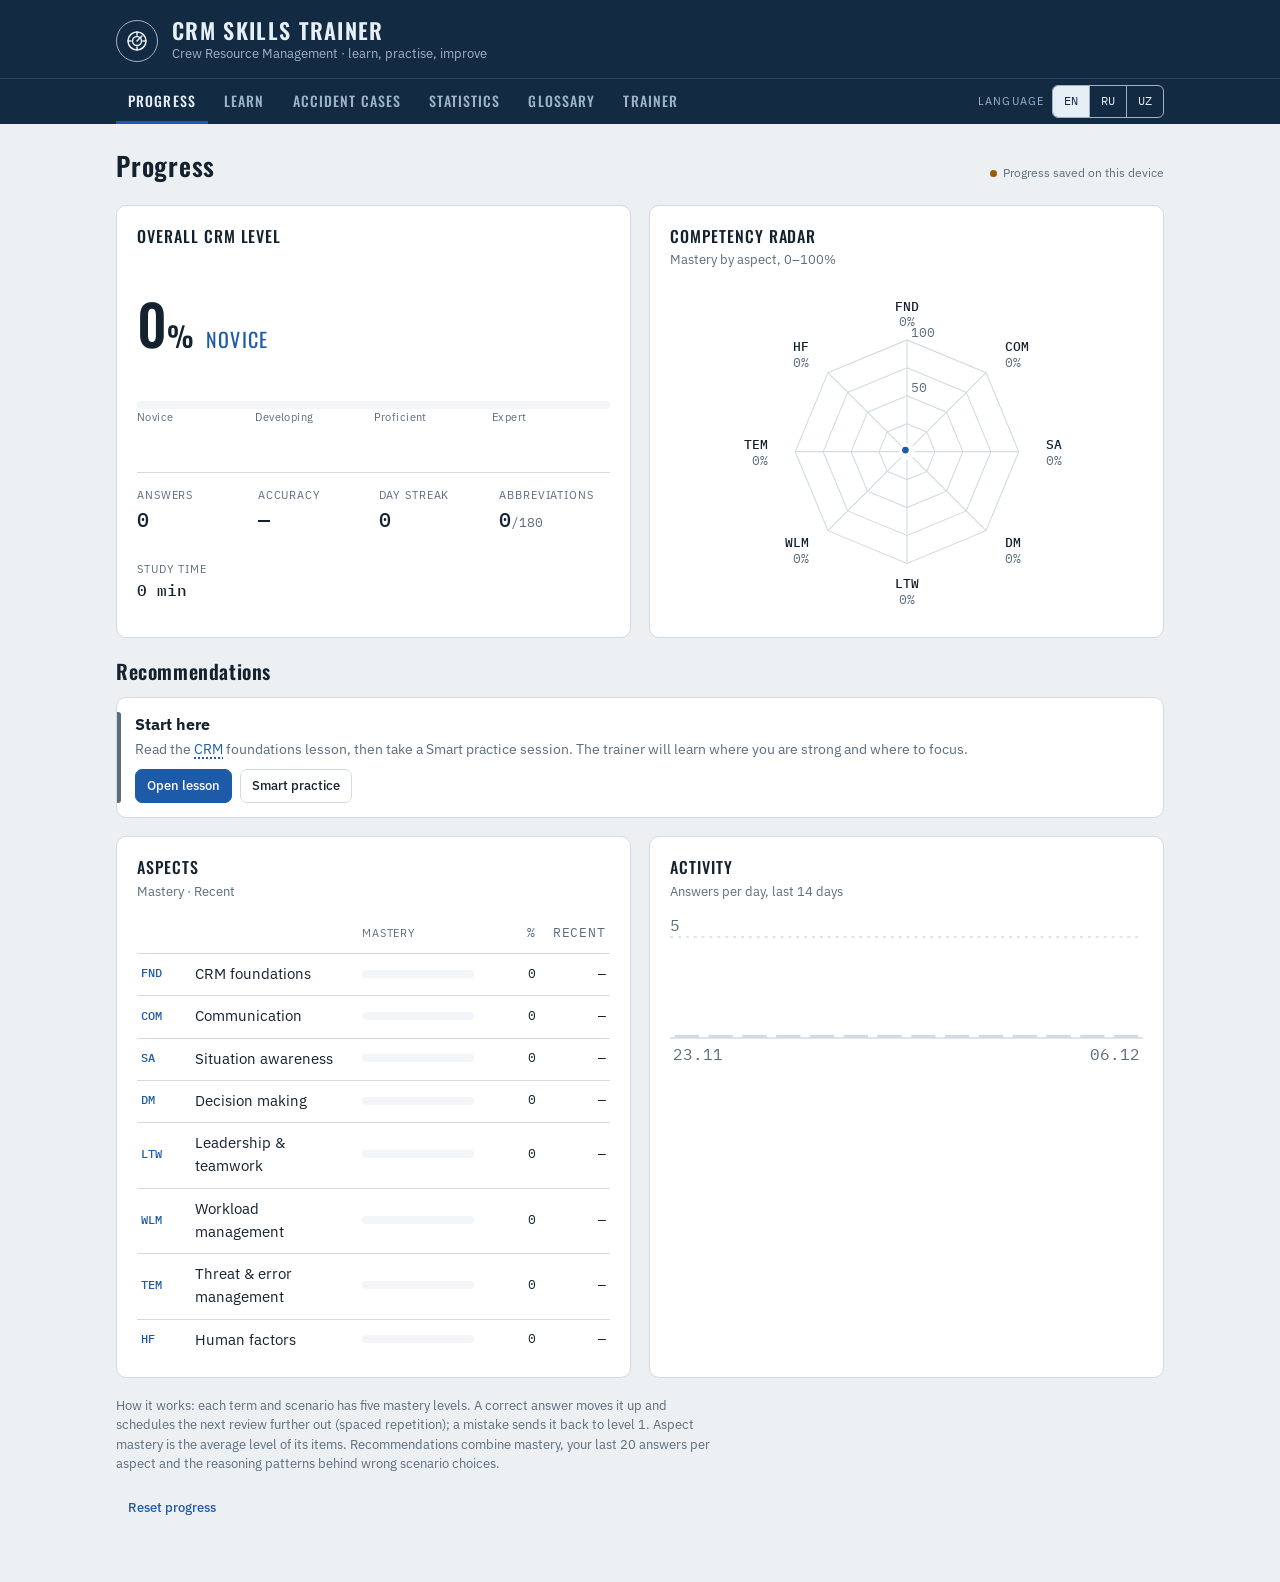
==== index.html @ b0bf6242 "Create index.html" ====
<!doctype html><html><head><meta charset=utf8><meta name=viewport content="width=device-width,initial-scale=1,viewport-fit=cover"><style>:root{color-scheme:light;box-sizing:border-box;padding-top:env(safe-area-inset-top,0px);padding-bottom:env(safe-area-inset-bottom,0px)}html{scroll-padding-top:env(safe-area-inset-top,0px)}body{margin:0;padding:0;font:14px -apple-system,BlinkMacSystemFont,sans-serif;background:#fff;color:#000}img{max-width:100%}[hidden]:not([hidden=until-found i]){display:none!important}</style></head><body>
<title>CRM Skills Trainer</title>
<meta name="claude:viewport-fit-sides" content="cover">
<link rel="preconnect" href="https://fonts.googleapis.com">
<link rel="stylesheet" href="https://fonts.googleapis.com/css2?family=Oswald:wght@500;600&family=IBM+Plex+Sans:wght@400;500;600&family=IBM+Plex+Mono:wght@400;500&display=swap">
<style>
/* Layout: flight-deck study app — navy header band with tab strip, one working column; progress shown as an instrument-style competency radar */
:root{
  --bg:#ECF0F3; --surface:#FFFFFF; --sunk:#F3F6F9; --ink:#14222F; --muted:#5B6C7C; --line:#D2DBE3;
  --band:#132A43; --band-ink:#E6EEF6; --band-muted:#9FB3C8;
  --accent:#1D5BA8; --accent-ink:#FFFFFF; --accent-soft:#E2ECF8;
  --good:#1D7A4A; --good-bg:#E1F2E8; --warn:#9A5B00; --warn-bg:#FBEFD9; --bad:#B42318; --bad-bg:#FBE4E1; --neu-bg:#E8EDF2;
  --f-display:"Oswald","Arial Narrow",Arial,sans-serif;
  --f-body:"IBM Plex Sans",system-ui,-apple-system,"Segoe UI",sans-serif;
  --f-mono:"IBM Plex Mono",ui-monospace,Menlo,Consolas,monospace;
}
@media (prefers-color-scheme:dark){:root:not([data-theme="light"]){
  --bg:#0D141B; --surface:#152029; --sunk:#111A22; --ink:#E2EAF1; --muted:#93A4B4; --line:#283744;
  --band:#0A1824; --band-ink:#E2EAF1; --band-muted:#8EA3B8;
  --accent:#6EA6EC; --accent-ink:#0B1622; --accent-soft:#1A2D44;
  --good:#5BCB92; --good-bg:#14301F; --warn:#F2B451; --warn-bg:#36290F; --bad:#F27B6E; --bad-bg:#3A1A17; --neu-bg:#1D2A35; color-scheme:dark}}
:root[data-theme="dark"]{
  --bg:#0D141B; --surface:#152029; --sunk:#111A22; --ink:#E2EAF1; --muted:#93A4B4; --line:#283744;
  --band:#0A1824; --band-ink:#E2EAF1; --band-muted:#8EA3B8;
  --accent:#6EA6EC; --accent-ink:#0B1622; --accent-soft:#1A2D44;
  --good:#5BCB92; --good-bg:#14301F; --warn:#F2B451; --warn-bg:#36290F; --bad:#F27B6E; --bad-bg:#3A1A17; --neu-bg:#1D2A35; color-scheme:dark}

*{box-sizing:border-box}
body{background:var(--bg);color:var(--ink);font-family:var(--f-body);font-size:15px;line-height:1.55}
body::before{content:"";position:fixed;inset:0 0 auto;height:env(safe-area-inset-top,0px);z-index:10;background:var(--band)}
.wrap{max-width:1080px;margin:0 auto;padding-left:max(16px,env(safe-area-inset-left,0px));padding-right:max(16px,env(safe-area-inset-right,0px))}
button,input,select{font:inherit;color:inherit}
:focus-visible{outline:2px solid var(--accent);outline-offset:2px}
.mono{font-family:var(--f-mono);font-variant-numeric:tabular-nums}
h2,h3{text-wrap:balance}

header.top{background:var(--band);color:var(--band-ink)}
.top-row{display:flex;flex-wrap:wrap;gap:12px 24px;align-items:center;justify-content:space-between;padding-block:18px 14px}
.brand{display:flex;gap:14px;align-items:center;min-width:0}
.brand-mark{flex:none;width:42px;height:42px;border:1.5px solid var(--band-muted);border-radius:50%;display:grid;place-items:center}
.brand h1{margin:0;font-family:var(--f-display);font-weight:600;font-size:22px;letter-spacing:.06em;text-transform:uppercase;line-height:1.1}
.brand p{margin:2px 0 0;color:var(--band-muted);font-size:12.5px}
.lang{display:flex;align-items:center;gap:8px}
.lang span{font-size:11px;letter-spacing:.1em;text-transform:uppercase;color:var(--band-muted)}
.seg{display:flex;border:1px solid var(--band-muted);border-radius:6px;overflow:hidden}
.seg button{background:transparent;border:0;color:var(--band-ink);padding:6px 11px;font-family:var(--f-mono);font-size:12px;cursor:pointer}
.seg button+button{border-left:1px solid var(--band-muted)}
.seg button[aria-pressed="true"]{background:var(--band-ink);color:var(--band)}
nav.tabs{position:sticky;top:env(safe-area-inset-top,0px);z-index:5;background:var(--band);border-top:1px solid rgba(159,179,200,.18)}
nav.tabs .navrow{display:flex;align-items:center;gap:10px}
.tabscroll{display:flex;gap:4px;overflow-x:auto;scrollbar-width:none;flex:1;min-width:0;-webkit-mask-image:linear-gradient(90deg,#000 calc(100% - 24px),transparent);mask-image:linear-gradient(90deg,#000 calc(100% - 24px),transparent)}
.tabscroll::-webkit-scrollbar{display:none}
nav.tabs .lang{flex:none;padding-block:6px}
@media (max-width:640px){#langLbl{position:absolute;width:1px;height:1px;overflow:hidden;clip:rect(0 0 0 0)}nav.tabs .seg button{padding:6px 9px}}
.tabscroll button{flex:none;background:none;border:0;color:var(--band-muted);padding:11px 12px 10px;font-family:var(--f-display);font-weight:500;font-size:14px;letter-spacing:.08em;text-transform:uppercase;cursor:pointer;border-bottom:3px solid transparent}
.tabscroll button[aria-current="page"]{color:var(--band-ink);border-bottom-color:var(--accent)}

main{padding-block:22px 56px;display:grid;gap:18px}
.sync{font-size:12px;color:var(--muted);display:flex;align-items:center;gap:6px}
.sync::before{content:"";width:7px;height:7px;border-radius:50%;background:var(--good)}
.sync.dev::before{background:var(--warn)}
.head{display:flex;flex-wrap:wrap;gap:8px 16px;align-items:baseline;justify-content:space-between}
.head h2{margin:0;font-family:var(--f-display);font-weight:600;font-size:26px;letter-spacing:.03em}
.lead{margin:0;color:var(--muted);max-width:68ch}
.panel{background:var(--surface);border:1px solid var(--line);border-radius:10px;padding:18px 20px;min-width:0}
.panel h3{margin:0;font-family:var(--f-display);font-weight:500;font-size:16px;letter-spacing:.06em;text-transform:uppercase}
.panel .sub{color:var(--muted);font-size:12.5px;margin:2px 0 14px}
.grid2{display:grid;grid-template-columns:minmax(0,1fr) minmax(0,1fr);gap:18px}
@media (max-width:820px){.grid2{grid-template-columns:minmax(0,1fr)}}
.btn{border:1px solid var(--line);background:var(--surface);border-radius:7px;padding:9px 15px;cursor:pointer;font-weight:500;white-space:nowrap}
.btn:hover{border-color:var(--accent)}
.btn.primary{background:var(--accent);color:var(--accent-ink);border-color:var(--accent)}
.btn.small{padding:6px 11px;font-size:13px}
.btn.ghost{border-color:transparent;background:transparent;color:var(--accent)}
.btn.danger{color:var(--bad);border-color:var(--bad)}
.row{display:flex;gap:8px;flex-wrap:wrap;align-items:center}

/* level card */
.level{display:grid;gap:14px}
.level .big{display:flex;align-items:baseline;gap:12px;flex-wrap:wrap}
.level .pct{font-family:var(--f-display);font-size:56px;line-height:1;font-weight:500}
.level .name{font-family:var(--f-display);font-size:20px;letter-spacing:.06em;text-transform:uppercase;color:var(--accent)}
.meter{height:8px;background:var(--sunk);border-radius:4px;position:relative;overflow:hidden}
.meter i{position:absolute;inset:0 auto 0 0;background:var(--accent);border-radius:4px}
.meter-scale{display:grid;grid-template-columns:repeat(4,1fr);font-size:11px;color:var(--muted);letter-spacing:.04em}
.kpis{display:grid;grid-template-columns:repeat(4,minmax(0,1fr));gap:10px;border-top:1px solid var(--line);padding-top:14px}
@media (max-width:480px){.kpis{grid-template-columns:repeat(2,minmax(0,1fr))}}
.kpi .l{font-size:11px;letter-spacing:.08em;text-transform:uppercase;color:var(--muted)}
.kpi .v{font-family:var(--f-mono);font-size:20px;font-weight:500}

.radar{width:100%;max-width:380px;display:block;margin:0 auto}
.radar text{font-family:var(--f-mono);font-size:12px;fill:var(--muted)}
.radar .lbl{fill:var(--ink);font-weight:500}

/* recommendations */
.recs{display:grid;gap:12px}
.rec{display:grid;grid-template-columns:4px minmax(0,1fr);gap:14px;background:var(--surface);border:1px solid var(--line);border-radius:10px;padding:14px 16px 14px 0;overflow:hidden}
.rec .stripe{border-radius:0 3px 3px 0}
.rec.focus .stripe{background:var(--bad)} .rec.trap .stripe{background:var(--warn)} .rec.due .stripe{background:var(--accent)} .rec.info .stripe{background:var(--muted)} .rec.good .stripe{background:var(--good)}
.rec h4{margin:0 0 3px;font-size:15.5px}
.rec p{margin:0 0 8px;color:var(--muted);font-size:14px}
.rec ul{margin:0 0 10px;padding-left:18px;font-size:14px}
.rec ul li{margin:2px 0}

/* aspect table */
.atable{display:grid;gap:2px}
.arow{display:grid;grid-template-columns:44px minmax(0,1.4fr) minmax(80px,1fr) 52px 60px;gap:10px;align-items:center;padding:8px 4px;border-top:1px solid var(--line);cursor:pointer;background:none;border-left:0;border-right:0;border-bottom:0;text-align:left;width:100%}
.arow:first-child{border-top:0}
.arow:hover{background:var(--sunk)}
.arow.hd{cursor:default;font-size:11px;letter-spacing:.08em;text-transform:uppercase;color:var(--muted)}
.arow.hd:hover{background:none}
.code{font-family:var(--f-mono);font-size:12px;font-weight:500;color:var(--accent)}
.bar{height:8px;background:var(--sunk);border-radius:4px;position:relative}
.bar i{position:absolute;inset:0 auto 0 0;border-radius:4px}
.num{font-family:var(--f-mono);font-size:13px;text-align:right;font-variant-numeric:tabular-nums}
@media (max-width:520px){.arow{grid-template-columns:40px minmax(0,1fr) 52px 54px}.arow .bar,.arow .hbar{display:none}}

.activity svg{width:100%;height:auto;display:block}
.activity text{font-family:var(--f-mono);font-size:10px;fill:var(--muted)}

/* learn */
.acards{display:grid;grid-template-columns:repeat(auto-fill,minmax(240px,1fr));gap:12px}
.acard{text-align:left;background:var(--surface);border:1px solid var(--line);border-radius:10px;padding:16px;cursor:pointer;display:grid;gap:8px;align-content:start}
.acard:hover{border-color:var(--accent)}
.acard .top{display:flex;justify-content:space-between;gap:8px;align-items:center}
.acard h3{margin:0;font-size:17px;font-weight:600}
.acard p{margin:0;color:var(--muted);font-size:13.5px;display:-webkit-box;-webkit-line-clamp:3;-webkit-box-orient:vertical;overflow:hidden}
.acard .foot{display:flex;justify-content:space-between;align-items:center;font-size:12.5px;color:var(--muted)}
.chip{display:inline-flex;align-items:center;gap:5px;padding:2px 9px;border-radius:999px;font-size:12px;font-weight:500;white-space:nowrap;background:var(--neu-bg);color:var(--muted)}
.chip.good{background:var(--good-bg);color:var(--good)} .chip.warn{background:var(--warn-bg);color:var(--warn)} .chip.bad{background:var(--bad-bg);color:var(--bad)} .chip.info{background:var(--accent-soft);color:var(--accent)}
.lesson{display:grid;gap:18px}
.lesson .intro{font-size:16.5px;max-width:68ch;margin:0}
.tips{margin:0;padding-left:20px;display:grid;gap:6px}
.concepts{display:grid;gap:0}
.term{padding:14px 0;border-top:1px solid var(--line);display:grid;gap:4px}
.term:first-child{border-top:0;padding-top:4px}
.term .tt{display:flex;gap:8px;align-items:baseline;flex-wrap:wrap}
.term .tt strong{font-size:16px}
.ab{font-family:var(--f-mono);font-size:12px;font-weight:500;background:var(--accent-soft);color:var(--accent);padding:1px 7px;border-radius:4px}
.term .full{font-family:var(--f-mono);font-size:12.5px;color:var(--muted)}
.term p{margin:0;max-width:72ch}

/* glossary */
.gtools{display:grid;gap:10px}
.search{width:100%;max-width:440px;padding:9px 12px;border:1px solid var(--line);border-radius:7px;background:var(--surface)}
.filters{display:flex;gap:6px;flex-wrap:wrap}
.filters button{border:1px solid var(--line);background:var(--surface);border-radius:999px;padding:4px 11px;font-size:13px;cursor:pointer}
.filters button[aria-pressed="true"]{background:var(--ink);color:var(--surface);border-color:var(--ink)}
.gcount{font-size:12.5px;color:var(--muted)}

/* trainer */
.modes{display:grid;grid-template-columns:repeat(auto-fill,minmax(230px,1fr));gap:12px}
.mode{background:var(--surface);border:1px solid var(--line);border-radius:10px;padding:16px;display:grid;gap:10px;align-content:space-between}
.mode.rec-mode{border-color:var(--accent);box-shadow:inset 0 0 0 1px var(--accent)}
.mode h3{margin:0;font-size:17px}
.mode p{margin:0;color:var(--muted);font-size:13.5px}
.mode select{width:100%;padding:8px 10px;border:1px solid var(--line);border-radius:7px;background:var(--sunk)}
.session{max-width:760px;width:100%;margin:0 auto;display:grid;gap:16px}
.sbar{display:flex;align-items:center;gap:12px}
.sbar .meter{flex:1}
.qcard{background:var(--surface);border:1px solid var(--line);border-radius:12px;padding:20px 22px;display:grid;gap:16px}
.qmeta{display:flex;gap:8px;flex-wrap:wrap;align-items:center}
.qtext{font-size:18px;line-height:1.5;margin:0}
.qtext.def{font-size:17px;border-left:3px solid var(--accent);padding-left:14px}
.qtext .big{font-family:var(--f-mono);font-size:28px;font-weight:500;color:var(--accent)}
.prompt{font-size:12.5px;letter-spacing:.06em;text-transform:uppercase;color:var(--muted);margin:0}
.opts{display:grid;gap:8px}
.opt{display:grid;grid-template-columns:28px minmax(0,1fr);gap:10px;align-items:start;text-align:left;border:1px solid var(--line);background:var(--sunk);border-radius:8px;padding:11px 14px;cursor:pointer;line-height:1.45}
.opt:hover:not([disabled]){border-color:var(--accent)}
.opt .k{font-family:var(--f-mono);font-size:12px;width:24px;height:24px;border-radius:5px;display:grid;place-items:center;border:1px solid var(--line);background:var(--surface)}
.opt[disabled]{cursor:default}
.opt.ok{border-color:var(--good);background:var(--good-bg)}
.opt.ok .k{background:var(--good);color:var(--surface);border-color:var(--good)}
.opt.no{border-color:var(--bad);background:var(--bad-bg)}
.opt.no .k{background:var(--bad);color:var(--surface);border-color:var(--bad)}
.opt.dim{opacity:.6}
.fb{border-radius:8px;padding:12px 14px;display:grid;gap:6px;font-size:14.5px}
.fb.ok{background:var(--good-bg)} .fb.no{background:var(--bad-bg)}
.fb strong{font-size:15px}
.fb.ok strong{color:var(--good)} .fb.no strong{color:var(--bad)}
.fb p{margin:0}
.flash{min-height:180px;display:grid;place-items:center;text-align:center;gap:10px;padding:10px}
.flash .term-big{font-size:24px;font-weight:600}
.flash .def{max-width:56ch;font-size:16px}
.hint{font-size:12px;color:var(--muted);text-align:center}
.sumgrid{display:grid;gap:8px}
.confirm{color:var(--bad);font-size:14px}
.method{font-size:12.5px;color:var(--muted);max-width:75ch;margin:0}
.toast{position:fixed;left:50%;transform:translateX(-50%);bottom:calc(20px + env(safe-area-inset-bottom,0px));z-index:30;background:var(--ink);color:var(--surface);padding:9px 16px;border-radius:6px;font-size:13.5px;max-width:calc(100% - 32px)}
@media (prefers-reduced-motion:no-preference){.qcard{animation:rise .18s ease-out}@keyframes rise{from{transform:translateY(6px);opacity:.5}}}

/* --- v2 additions --- */
.kpis{grid-template-columns:repeat(auto-fit,minmax(104px,1fr))}
.kpi .v small{font-size:13px;color:var(--muted);font-weight:400}
.subnav{display:flex;gap:2px;border-bottom:1px solid var(--line);overflow-x:auto}
.subnav button{background:none;border:0;border-bottom:2px solid transparent;padding:8px 14px;font-weight:500;color:var(--muted);cursor:pointer;white-space:nowrap}
.subnav button[aria-selected="true"]{color:var(--ink);border-bottom-color:var(--accent)}
.sect{margin:0 0 10px;font-family:var(--f-display);font-weight:500;font-size:16px;letter-spacing:.06em;text-transform:uppercase}
.lbl-s{font-size:12px;color:var(--muted)}

/* tappable abbreviations */
.ab-t{color:var(--accent);text-decoration:underline dotted;text-underline-offset:3px;text-decoration-thickness:1.5px;cursor:pointer;border-radius:3px}
.ab-t:hover{background:var(--accent-soft)}
.ab .ab-t{color:inherit}
#abPop{position:absolute;z-index:40;background:var(--ink);color:var(--surface);border-radius:8px;padding:10px 12px;box-shadow:0 6px 24px rgba(10,20,30,.25);font-size:13.5px;line-height:1.4}
#abPop .pk{font-family:var(--f-mono);font-weight:500;font-size:14px}
#abPop .pf{font-weight:600;margin:2px 0 4px}
#abPop .pm{opacity:.85}
#abPop .arrow{position:absolute;bottom:-6px;width:12px;height:12px;background:var(--ink);transform:translateX(-50%) rotate(45deg)}
#abPop.below .arrow{bottom:auto;top:-6px}
@media (prefers-reduced-motion:no-preference){#abPop:not([hidden]){animation:pop .12s ease-out}@keyframes pop{from{opacity:0;transform:translateY(4px)}}}

/* toolkit */
.tools{display:grid;grid-template-columns:repeat(auto-fill,minmax(min(100%,420px),1fr));gap:14px;align-items:start}
.steps{margin:0;display:grid;gap:0}
.steps>div{display:grid;grid-template-columns:minmax(92px,auto) minmax(0,1fr);gap:12px;padding:9px 0;border-top:1px solid var(--line)}
.steps>div:first-child{border-top:0}
.steps>div.single{grid-template-columns:minmax(0,1fr)}
.steps dt{font-family:var(--f-mono);font-size:13px;font-weight:500;color:var(--accent)}
.steps dd{margin:0;font-size:14.5px}

/* cases */
.cases{display:grid;gap:14px}
.case{background:var(--surface);border:1px solid var(--line);border-radius:10px;padding:16px 18px;display:grid;gap:10px;scroll-margin-top:calc(60px + env(safe-area-inset-top,0px))}
.case.pos{border-color:var(--good)}
.case-h{display:flex;gap:14px;align-items:baseline}
.case .yr{font-size:22px;font-weight:500;color:var(--muted);flex:none}
.case-t{min-width:0}
.case h3{margin:0;font-size:18px}
.case .meta{font-size:13px;color:var(--muted)}
.case .what{margin:0;max-width:75ch}
.case details summary{cursor:pointer;font-weight:600;color:var(--accent);padding:4px 0;width:max-content}
.case-d{display:grid;grid-template-columns:minmax(0,1fr) minmax(0,1fr);gap:18px;margin-top:8px}
@media (max-width:700px){.case-d{grid-template-columns:minmax(0,1fr)}}
.case-d h4{margin:0 0 6px;font-size:13px;letter-spacing:.06em;text-transform:uppercase;color:var(--muted)}
.case-d ul{margin:0;padding-left:18px;display:grid;gap:5px;font-size:14.5px}
.mini-cases{display:grid;gap:6px}
.mini-case{display:flex;gap:12px;align-items:center;flex-wrap:wrap;text-align:left;background:var(--sunk);border:1px solid var(--line);border-radius:7px;padding:8px 12px;cursor:pointer}
.mini-case:hover{border-color:var(--accent)}
.qcase{display:grid;gap:8px}
.hintlist{margin:0;padding-left:18px;color:var(--muted);font-size:14px}

/* statistics */
.stiles{display:grid;grid-template-columns:repeat(auto-fill,minmax(min(100%,230px),1fr));gap:12px}
.stile{background:var(--surface);border:1px solid var(--line);border-radius:10px;padding:14px 16px;display:grid;gap:6px;align-content:start}
.stile .sv{font-family:var(--f-display);font-size:38px;line-height:1;font-weight:500;color:var(--accent);font-variant-numeric:tabular-nums}
.stile.good .sv{color:var(--good)}
.stile .sl{font-size:14px}
.ss{font-size:12px;color:var(--muted);font-family:var(--f-mono);margin:0}
.hb{display:grid;gap:8px}
.hb-row{display:grid;grid-template-columns:minmax(0,min(40%,200px)) minmax(60px,1fr) auto;gap:10px;align-items:center}
.hb-l{font-size:13.5px;line-height:1.25}
.hb-t{height:14px;background:var(--sunk);border-radius:0 4px 4px 0;position:relative}
.hb-t i{position:absolute;inset:0 auto 0 0;background:var(--accent);border-radius:0 4px 4px 0}
.hb-v{font-family:var(--f-mono);font-size:13px;text-align:right;min-width:36px}
.hb-v small{color:var(--muted)}
.insights{display:grid;gap:10px}
.insight{display:grid;grid-template-columns:36px minmax(0,1fr);gap:12px;background:var(--surface);border:1px solid var(--line);border-radius:10px;padding:14px 16px}
.insight .num-i{color:var(--accent);font-weight:500;font-size:15px}
.insight h4{margin:0 0 4px;font-size:15.5px}
.insight p{margin:0;color:var(--ink);font-size:14.5px;max-width:78ch}
.srcs{margin:0;padding-left:18px;display:grid;gap:6px;font-size:14px}
.srcs a{color:var(--accent);overflow-wrap:anywhere}

/* abbreviation list */
.abl{display:grid;grid-template-columns:repeat(auto-fill,minmax(min(100%,300px),1fr));gap:0 24px}
.abr{display:grid;grid-template-columns:86px minmax(0,1fr);gap:12px;padding:9px 0;border-top:1px solid var(--line);align-items:start}
.big-ab{font-size:13px;justify-self:start}
.abf{font-weight:600;font-size:14px}
.abm{color:var(--muted);font-size:13.5px}

.vids{display:flex;flex-wrap:wrap;gap:8px 16px;align-items:center}
.vid{display:flex;gap:10px;align-items:center;text-decoration:none;color:var(--ink);background:var(--sunk);border:1px solid var(--line);border-radius:8px;padding:8px 12px 8px 8px;max-width:100%;min-width:0}
.vid:hover{border-color:var(--bad)}
.vid .play{flex:none;width:34px;height:24px;border-radius:6px;background:var(--bad);position:relative}
.vid .play::after{content:"";position:absolute;left:13px;top:6px;border-left:10px solid var(--surface);border-top:6px solid transparent;border-bottom:6px solid transparent}
.vid .vt{display:block;font-weight:500;font-size:14px;line-height:1.3}
.vid .vs{display:block;font-size:12px;color:var(--muted)}
.vmore{font-size:13.5px;color:var(--accent)}
</style>

<header class="top">
  <div class="wrap top-row">
    <div class="brand">
      <div class="brand-mark" aria-hidden="true">
        <svg width="24" height="24" viewBox="0 0 24 24" fill="none" stroke="currentColor" stroke-width="1.5" stroke-linecap="round"><circle cx="12" cy="12" r="9"/><circle cx="12" cy="12" r="4.5"/><path d="M12 3v3M12 18v3M3 12h3M18 12h3"/><path d="M12 12l5-5"/></svg>
      </div>
      <div><h1 id="appName">CRM Skills Trainer</h1><p id="appSub"></p></div>
    </div>
  </div>
</header>
<nav class="tabs" aria-label="Sections"><div class="wrap navrow"><div id="tabs" class="tabscroll"></div>
  <div class="lang"><span id="langLbl">Language</span>
    <div class="seg" role="group" aria-labelledby="langLbl"><button type="button" data-lang="en">EN</button><button type="button" data-lang="ru">RU</button><button type="button" data-lang="uz">UZ</button></div>
  </div></div></nav>
<main class="wrap" id="main"></main>
<div id="toastRoot"></div>

<script>
/* =====================================================================
   CONTENT
   ===================================================================== */
const L=(en,ru,uz)=>({en,ru,uz});

const ASPECTS=[
{id:"FND",n:L("CRM foundations","Основы CRM","CRM asoslari"),
 i:L("CRM grew out of accident investigations in the 1970s that showed most accidents involved breakdowns in teamwork, not technical failures. Today it is mandatory training for flight and cabin crew and is assessed through behavioural markers.",
     "CRM появилась в 1970-х годах после расследований, показавших, что большинство катастроф связаны со сбоями командной работы, а не с техническими отказами. Сегодня это обязательная подготовка для лётных экипажей и бортпроводников, оцениваемая по поведенческим маркерам.",
     "CRM 1970-yillarda koʻp halokatlar texnik nosozlik emas, balki jamoaviy ishdagi uzilishlar bilan bogʻliqligini koʻrsatgan tergovlardan soʻng paydo boʻldi. Bugun bu uchuvchilar va bort kuzatuvchilari uchun majburiy tayyorgarlik boʻlib, xulq-atvor belgilari orqali baholanadi."),
 t:[L("Learn NOTECHS, LOSA, LOFT and EBT — they appear in every CRM course.","Выучите NOTECHS, LOSA, LOFT и EBT — они встречаются в каждом курсе CRM.","NOTECHS, LOSA, LOFT va EBT ni oʻrganing — ular har bir CRM kursida uchraydi."),
    L("Read one accident report a week and find where CRM broke down.","Читайте один отчёт о расследовании в неделю и находите, где нарушилась CRM.","Haftasiga bitta tergov hisobotini oʻqing va CRM qayerda buzilganini toping."),
    L("Ask your instructor which behavioural markers your operator uses.","Узнайте у инструктора, какие поведенческие маркеры использует ваш эксплуатант.","Instruktoringizdan aviakompaniyangiz qaysi xulq-atvor belgilaridan foydalanishini soʻrang.")]},
{id:"COM",n:L("Communication","Коммуникация","Muloqot"),
 i:L("Most CRM failures begin as communication failures. Good communication is clear, closed-loop, timely — and assertive when safety is at stake.",
     "Большинство сбоев CRM начинаются как сбои коммуникации. Хорошая коммуникация — чёткая, замкнутая, своевременная и настойчивая, когда речь идёт о безопасности.",
     "CRM dagi koʻp uzilishlar muloqotdagi uzilishdan boshlanadi. Yaxshi muloqot — aniq, yopiq siklli, oʻz vaqtida va xavfsizlik masalasida qatʼiy."),
 t:[L("Practise closed-loop: read back every instruction and confirm the hear-back.","Тренируйте замкнутую связь: повторяйте каждое указание и подтверждайте правильность повтора.","Yopiq siklni mashq qiling: har bir koʻrsatmani takrorlang va takror toʻgʻriligini tasdiqlang."),
    L("Rehearse PACE and CUS phrases aloud so they come naturally under pressure.","Проговаривайте вслух фразы PACE и CUS, чтобы под давлением они звучали естественно.","PACE va CUS iboralarini ovoz chiqarib takrorlang, shunda bosim ostida tabiiy chiqadi."),
    L("End every briefing with an open question: “Any concerns?”","Заканчивайте каждый брифинг открытым вопросом: «Есть ли опасения?»","Har bir brifingni ochiq savol bilan tugating: «Xavotirlar bormi?»")]},
{id:"SA",n:L("Situation awareness","Ситуационная осведомлённость","Vaziyatni anglash"),
 i:L("Situation awareness means knowing what is happening and what will happen next. It is easily lost through fixation, distraction or automation surprises.",
     "Ситуационная осведомлённость — понимание того, что происходит и что будет дальше. Её легко потерять из-за фиксации, отвлечения или «сюрпризов» автоматики.",
     "Vaziyatni anglash — nima boʻlayotganini va keyin nima boʻlishini bilish. U qotib qolish, chalgʻish yoki avtomatika syurprizlari tufayli oson yoʻqoladi."),
 t:[L("Call out and verify every FMA change.","Озвучивайте и проверяйте каждое изменение на FMA.","FMA dagi har bir oʻzgarishni aytib, tekshiring."),
    L("Use the SA red-flag list in debriefs to spot early signs.","Используйте на разборах список признаков потери SA, чтобы замечать их раньше.","Debrifinglarda SA yoʻqolishi belgilari roʻyxatidan foydalanib, ularni erta payqang."),
    L("Ask regularly: where are we, where should we be, what comes next?","Регулярно спрашивайте себя: где мы, где должны быть, что дальше?","Muntazam soʻrang: qayerdamiz, qayerda boʻlishimiz kerak, keyin nima?")]},
{id:"DM",n:L("Decision making","Принятие решений","Qaror qabul qilish"),
 i:L("Good decisions follow a structured model, weigh more than one option and are reviewed after execution. Time pressure and plan continuation bias are the main enemies.",
     "Хорошие решения принимаются по структурированной модели, учитывают больше одного варианта и проверяются после выполнения. Главные враги — дефицит времени и склонность к продолжению плана.",
     "Yaxshi qarorlar tuzilmali model asosida qabul qilinadi, bittadan ortiq variantni koʻrib chiqadi va bajarilgandan soʻng tekshiriladi. Asosiy dushmanlar — vaqt bosimi va rejani davom ettirishga moyillik."),
 t:[L("Run FORDEC or T-DODAR on paper for one past flight event.","Разберите на бумаге одно прошлое событие по FORDEC или T-DODAR.","Bitta oʻtgan parvoz voqeasini qogʻozda FORDEC yoki T-DODAR boʻyicha tahlil qiling."),
    L("Always state at least two options before deciding.","Перед решением всегда называйте минимум два варианта.","Qaror qabul qilishdan oldin har doim kamida ikkita variantni ayting."),
    L("Set decision gates before the approach, not during it.","Устанавливайте рубежи принятия решений до захода, а не во время него.","Qaror chegaralarini yaqinlashuv paytida emas, undan oldin belgilang.")]},
{id:"LTW",n:L("Leadership & teamwork","Лидерство и командная работа","Yetakchilik va jamoaviy ish"),
 i:L("The captain sets the tone: a balanced authority gradient lets everyone speak up while leadership stays clear. Good followers support the leader by monitoring and challenging.",
     "Тон задаёт командир: сбалансированный градиент власти позволяет каждому высказываться при ясном лидерстве. Хорошие ведомые поддерживают лидера, контролируя и возражая при необходимости.",
     "Ohangni kapitan belgilaydi: muvozanatli hokimiyat gradienti aniq yetakchilik saqlangan holda har kimga fikr bildirish imkonini beradi. Yaxshi ergashuvchilar nazorat va eʼtiroz orqali yetakchini qoʻllab-quvvatlaydi."),
 t:[L("Open each briefing by inviting the crew to speak up about anything.","Начинайте брифинг с приглашения экипажа высказываться о любых проблемах.","Har bir brifingni ekipajni har qanday masalada fikr bildirishga taklif qilish bilan boshlang."),
    L("Review a case where a first officer had to challenge a captain: what helped, what blocked?","Разберите случай, когда второму пилоту пришлось возразить командиру: что помогло, что мешало?","Ikkinchi uchuvchi kapitanga eʼtiroz bildirishi kerak boʻlgan holatni tahlil qiling: nima yordam berdi, nima toʻsqinlik qildi?"),
    L("Delegate with who / what / when.","Делегируйте по схеме «кто / что / когда».","«Kim / nima / qachon» tarzida topshiring.")]},
{id:"WLM",n:L("Workload management","Управление нагрузкой","Ish yukini boshqarish"),
 i:L("Workload must be planned and shared. When tasks pile up, fly the aircraft first, delegate and buy time.",
     "Нагрузку нужно планировать и распределять. Когда задачи накапливаются — сначала пилотируйте, делегируйте и выигрывайте время.",
     "Ish yukini rejalashtirish va taqsimlash kerak. Vazifalar toʻplanganda — avval boshqaring, topshiring va vaqt yuting."),
 t:[L("Prepare and brief before high-workload phases.","Готовьтесь и проводите брифинг до этапов высокой нагрузки.","Yuqori yuklama bosqichlaridan oldin tayyorlaning va brifing qiling."),
    L("Apply Aviate – Navigate – Communicate in every scenario.","Применяйте порядок «пилотируй – навигируй – связывайся» в каждом сценарии.","Har bir ssenariyda «boshqar – yoʻnaltir – aloqa qil» tartibini qoʻllang."),
    L("When overloaded, ask for vectors or a hold to buy time.","При перегрузке запросите векторение или зону ожидания, чтобы выиграть время.","Yuklama oshganda vaqt yutish uchun vektor yoki kutish zonasini soʻrang.")]},
{id:"TEM",n:L("Threat & error management","Управление угрозами и ошибками","Tahdid va xatolarni boshqarish"),
 i:L("TEM accepts that threats and errors will happen. The aim is to anticipate threats, catch errors early and recover before an undesired aircraft state develops.",
     "TEM исходит из того, что угрозы и ошибки неизбежны. Цель — предвидеть угрозы, рано обнаруживать ошибки и исправлять их до возникновения нежелательного состояния ВС.",
     "TEM tahdid va xatolar muqarrar ekanidan kelib chiqadi. Maqsad — tahdidlarni oldindan koʻrish, xatolarni erta aniqlash va nomaqbul holat yuzaga kelmasdan tuzatish."),
 t:[L("In every briefing, name the top three threats and a countermeasure for each.","На каждом брифинге называйте три главные угрозы и контрмеру для каждой.","Har bir brifingda uchta asosiy tahdidni va har biriga qarshi chorani ayting."),
    L("Classify recent events as threat, error or undesired aircraft state.","Классифицируйте недавние события: угроза, ошибка или нежелательное состояние ВС.","Soʻnggi voqealarni tasniflang: tahdid, xato yoki nomaqbul holat."),
    L("Treat a go-around as a normal tool, not a failure.","Воспринимайте уход на второй круг как обычный инструмент, а не как неудачу.","Ikkinchi aylanishni muvaffaqiyatsizlik emas, oddiy vosita deb biling.")]},
{id:"HF",n:L("Human factors","Человеческий фактор","Inson omili"),
 i:L("Human performance has limits. Fatigue, stress, complacency and hazardous attitudes affect every crew member — knowing them is the first line of defence.",
     "Возможности человека ограничены. Усталость, стресс, самоуспокоенность и опасные установки влияют на каждого — знание о них является первой линией защиты.",
     "Inson imkoniyatlari cheklangan. Charchoq, stress, xotirjamlik va xavfli munosabatlar har bir aʼzoga taʼsir qiladi — ularni bilish birinchi himoya chizigʻi."),
 t:[L("Run IMSAFE honestly before every duty.","Честно проходите IMSAFE перед каждой сменой.","Har bir navbatchilikdan oldin IMSAFE ni halol bajaring."),
    L("Learn the five hazardous attitudes and their antidotes.","Выучите пять опасных установок и их «противоядия».","Beshta xavfli munosabat va ularning «davosi»ni oʻrganing."),
    L("Report fatigue — it is a safety issue, not a weakness.","Сообщайте об усталости — это вопрос безопасности, а не слабость.","Charchoq haqida xabar bering — bu zaiflik emas, xavfsizlik masalasi.")]}
];

/* Glossary: id, aspect, abbreviation, English expansion, localized name, localized definition */
const T=(id,a,ab,full,n,d)=>({id,a,ab,full,n,d});
const TERMS=[
T("crm","FND","CRM","Crew Resource Management",L("Crew Resource Management","Управление ресурсами экипажа","Ekipaj resurslarini boshqarish"),
 L("Using all available resources — people, equipment and information — to achieve safe and efficient flight operations.","Эффективное использование всех доступных ресурсов — людей, оборудования и информации — для безопасного и эффективного выполнения полётов.","Xavfsiz va samarali parvoz uchun barcha mavjud resurslardan — odamlar, uskunalar va axborotdan — samarali foydalanish.")),
T("notechs","FND","NOTECHS","Non-Technical Skills",L("NOTECHS behavioural markers","Поведенческие маркеры NOTECHS","NOTECHS xulq-atvor belgilari"),
 L("European framework for assessing pilots' non-technical skills in four categories: cooperation, leadership and managerial skills, situation awareness and decision making.","Европейская система оценки нетехнических навыков пилотов по четырём категориям: взаимодействие, лидерство и управленческие навыки, ситуационная осведомлённость и принятие решений.","Uchuvchilarning notexnik koʻnikmalarini toʻrt toifa boʻyicha baholash uchun Yevropa tizimi: hamkorlik, yetakchilik va boshqaruv, vaziyatni anglash va qaror qabul qilish.")),
T("losa","FND","LOSA","Line Operations Safety Audit",L("Line Operations Safety Audit","Аудит безопасности линейных полётов","Liniya parvozlari xavfsizligi auditi"),
 L("Trained observers ride the jump seat on normal flights and record threats, errors and crew countermeasures anonymously, without judging the crew.","Подготовленные наблюдатели на обычных рейсах анонимно фиксируют угрозы, ошибки и контрмеры экипажа, не оценивая сам экипаж.","Tayyorlangan kuzatuvchilar oddiy reyslarda tahdidlar, xatolar va ekipaj qarshi choralarini anonim qayd etadi, ekipajni baholamaydi.")),
T("loft","FND","LOFT","Line-Oriented Flight Training",L("Line-Oriented Flight Training","Тренажёрная подготовка, ориентированная на линейные полёты","Liniya parvozlariga yoʻnaltirilgan trenajyor tayyorgarligi"),
 L("A full-flight simulator session that recreates a realistic line flight in real time, so the crew practises CRM and technical skills together.","Сессия на тренажёре, воспроизводящая реальный линейный полёт в реальном времени, чтобы экипаж отрабатывал CRM и технические навыки вместе.","Real vaqtda haqiqiy liniya parvozini takrorlaydigan trenajyor mashgʻuloti; ekipaj CRM va texnik koʻnikmalarni birga mashq qiladi.")),
T("mcc","FND","MCC","Multi-Crew Cooperation",L("Multi-Crew Cooperation","Взаимодействие в многочленном экипаже","Koʻp aʼzoli ekipajda hamkorlik"),
 L("Training that teaches pilots to operate as a team in a multi-pilot aircraft: role division, call-outs, cross-checks and shared procedures.","Подготовка к работе в составе многочленного экипажа: распределение ролей, доклады, перекрёстный контроль и общие процедуры.","Koʻp uchuvchili havo kemasida jamoa boʻlib ishlashga oʻrgatish: rollarni taqsimlash, maʼlumotlar, oʻzaro nazorat va umumiy tartiblar.")),
T("sop","FND","SOP","Standard Operating Procedures",L("Standard Operating Procedures","Стандартные эксплуатационные процедуры","Standart ekspluatatsiya tartiblari"),
 L("The operator's agreed way of doing each task. They make crew actions predictable, so any deviation is easy to spot.","Установленный эксплуатантом порядок выполнения каждой задачи. Они делают действия экипажа предсказуемыми, поэтому любое отклонение легко заметить.","Har bir vazifani bajarishning aviakompaniya tomonidan belgilangan tartibi. Ular ekipaj harakatlarini oldindan aytib boʻladigan qiladi, shuning uchun har qanday chetga chiqish oson seziladi.")),
T("ebt","FND","EBT","Evidence-Based Training",L("Evidence-Based Training","Подготовка на основе фактических данных","Dalillarga asoslangan tayyorgarlik"),
 L("Training built on operational data and the core pilot competencies (ICAO Doc 9995) instead of a fixed list of manoeuvres.","Подготовка, основанная на эксплуатационных данных и базовых компетенциях пилота (ICAO Doc 9995), а не на фиксированном перечне манёвров.","Qatʼiy manyovrlar roʻyxati oʻrniga ekspluatatsiya maʼlumotlari va uchuvchining asosiy kompetensiyalariga (ICAO Doc 9995) asoslangan tayyorgarlik.")),
T("just","FND","","",L("Just culture","Справедливая культура","Adolatli madaniyat"),
 L("An environment where people report errors without fear of blame, while gross negligence and wilful violations remain unacceptable.","Среда, в которой люди сообщают об ошибках без страха наказания, но грубая небрежность и умышленные нарушения остаются недопустимыми.","Odamlar xatolar haqida jazodan qoʻrqmasdan xabar beradigan muhit; ammo qoʻpol eʼtiborsizlik va qasddan qoidabuzarlik qabul qilinmaydi.")),

T("hf","HF","","",L("Human factors","Человеческий фактор","Inson omili"),
 L("The study of human capabilities and limitations and how they interact with equipment, procedures and the environment.","Изучение возможностей и ограничений человека и их взаимодействия с техникой, процедурами и средой.","Inson imkoniyatlari va cheklovlarini hamda ularning texnika, tartiblar va muhit bilan oʻzaro taʼsirini oʻrganish.")),
T("shell","HF","SHELL","Software, Hardware, Environment, Liveware, Liveware",L("SHELL model","Модель SHELL","SHELL modeli"),
 L("A model with the human (Liveware) at the centre, interacting with Software (procedures), Hardware, Environment and other people. Problems arise at mismatched interfaces.","Модель, в центре которой человек (Liveware), взаимодействующий с Software (процедуры), Hardware (техника), Environment (среда) и другими людьми. Проблемы возникают на несогласованных интерфейсах.","Markazda inson (Liveware) turadigan model: u Software (tartiblar), Hardware (texnika), Environment (muhit) va boshqa odamlar bilan oʻzaro taʼsirda. Muammolar mos kelmaydigan interfeyslarda yuzaga keladi.")),
T("swiss","HF","","",L("Swiss cheese model","Модель «швейцарского сыра»","«Shveytsariya pishlogʻi» modeli"),
 L("James Reason's model: every defence layer has holes (active failures and latent conditions). An accident happens when the holes line up.","Модель Джеймса Ризона: в каждом защитном слое есть «дыры» (активные ошибки и скрытые условия). Происшествие случается, когда дыры совпадают.","Jeyms Rizon modeli: har bir himoya qatlamida «teshiklar» bor (faol xatolar va yashirin sharoitlar). Teshiklar bir chiziqqa tushganda hodisa yuz beradi.")),
T("dirty","HF","","",L("Dirty Dozen","«Грязная дюжина»","«Iflos oʻn ikkilik»"),
 L("Twelve common causes of human error, such as lack of communication, complacency, fatigue, pressure, distraction, lack of assertiveness and unsafe norms.","Двенадцать типичных причин ошибок человека, например: недостаток коммуникации, самоуспокоенность, усталость, давление, отвлечение, недостаток настойчивости и небезопасные «нормы».","Inson xatosining oʻn ikki keng tarqalgan sababi: masalan, muloqot yetishmasligi, xotirjamlik, charchoq, bosim, chalgʻish, qatʼiyat yetishmasligi va xavfli «normalar».")),
T("imsafe","HF","IMSAFE","Illness, Medication, Stress, Alcohol, Fatigue, Eating",L("IMSAFE checklist","Чек-лист IMSAFE","IMSAFE nazorat roʻyxati"),
 L("A personal fitness self-check before duty: Illness, Medication, Stress, Alcohol, Fatigue, Eating (or Emotion).","Самопроверка готовности к полёту: болезнь, лекарства, стресс, алкоголь, усталость, питание (или эмоции).","Navbatchilikdan oldin oʻz holatini tekshirish: kasallik, dorilar, stress, alkogol, charchoq, ovqatlanish (yoki hissiyot).")),
T("frms","HF","FRMS","Fatigue Risk Management System",L("Fatigue risk management","Управление риском усталости","Charchoq xavfini boshqarish"),
 L("Fatigue degrades attention, memory and decision making. A data-driven system manages this risk using sleep data, duty patterns and crew reports.","Усталость ухудшает внимание, память и принятие решений. Система на основе данных управляет этим риском, используя данные о сне, графики работы и донесения экипажей.","Charchoq diqqat, xotira va qaror qabul qilishni yomonlashtiradi. Maʼlumotlarga asoslangan tizim bu xavfni uyqu maʼlumotlari, ish jadvali va ekipaj xabarlari orqali boshqaradi.")),
T("complacency","HF","","",L("Complacency","Самоуспокоенность","Xotirjamlik (beparvolik)"),
 L("Overconfidence from routine or reliable automation that reduces vigilance and monitoring.","Излишняя уверенность из-за рутины или надёжной автоматики, снижающая бдительность и контроль.","Odatiy ish yoki ishonchli avtomatika tufayli haddan tashqari ishonch; hushyorlik va nazoratni pasaytiradi.")),
T("hazatt","HF","","",L("Hazardous attitudes","Опасные установки","Xavfli munosabatlar"),
 L("Five attitudes that lead to poor judgement: anti-authority, impulsivity, invulnerability, macho and resignation. Each has an antidote thought.","Пять установок, ведущих к ошибочным суждениям: протест против авторитета, импульсивность, неуязвимость, «мачо» и покорность. Для каждой есть «противоядие».","Notoʻgʻri xulosaga olib keladigan besh munosabat: hokimiyatga qarshilik, impulsivlik, zaxmsizlik, «macho» va taslim boʻlish. Har biriga qarshi fikr bor.")),
T("stress","HF","","",L("Stress and performance (Yerkes–Dodson)","Стресс и работоспособность (Йеркс–Додсон)","Stress va ish qobiliyati (Yerks–Dodson)"),
 L("Performance rises with arousal up to an optimum, then falls. Too little stress causes boredom; too much narrows attention.","Работоспособность растёт с уровнем возбуждения до оптимума, затем падает. Мало стресса — скука, слишком много — сужение внимания.","Ish qobiliyati qoʻzgʻalish darajasi bilan optimumgacha oshadi, keyin pasayadi. Stress kam boʻlsa — zerikish, haddan ortiq boʻlsa — diqqat torayadi.")),

T("closedloop","COM","","",L("Closed-loop communication","Замкнутая коммуникация","Yopiq sikldagi muloqot"),
 L("The sender transmits, the receiver reads back, the sender confirms. The loop is closed only when both agree the message was understood.","Отправитель передаёт, получатель повторяет, отправитель подтверждает. Цикл замкнут, только когда оба уверены в понимании.","Joʻnatuvchi uzatadi, qabul qiluvchi takrorlaydi, joʻnatuvchi tasdiqlaydi. Ikkalasi ham tushunilganiga ishonch hosil qilgandagina sikl yopiladi.")),
T("readback","COM","","",L("Read-back / hear-back","Повтор и контроль повтора","Takrorlash va takrorni nazorat qilish"),
 L("The receiver repeats a clearance (read-back); the sender actively checks that the repetition is correct (hear-back). Missed hear-backs are a common source of error.","Получатель повторяет указание (read-back); отправитель активно проверяет правильность повтора (hear-back). Пропущенный контроль повтора — частый источник ошибок.","Qabul qiluvchi koʻrsatmani takrorlaydi (read-back); joʻnatuvchi takror toʻgʻriligini faol tekshiradi (hear-back). Oʻtkazib yuborilgan nazorat — keng tarqalgan xato manbai.")),
T("assert","COM","","",L("Assertiveness","Настойчивость (ассертивность)","Qatʼiyatlilik (assertivlik)"),
 L("Stating your concern clearly and persistently, with respect, until it is resolved — regardless of rank.","Чёткое и настойчивое, но уважительное выражение своей озабоченности до её разрешения — независимо от должности.","Lavozimdan qatʼi nazar, xavotiringizni hal boʻlgunga qadar aniq, qatʼiy va hurmat bilan bildirish.")),
T("pace","COM","PACE","Probe, Alert, Challenge, Emergency",L("PACE escalation","Эскалация PACE","PACE bosqichma-bosqich kuchaytirish"),
 L("Graded assertiveness: Probe (ask a question), Alert (state the concern), Challenge (demand action), Emergency (take control if needed).","Ступенчатая настойчивость: Probe (задать вопрос), Alert (обозначить проблему), Challenge (потребовать действия), Emergency (при необходимости взять управление).","Bosqichli qatʼiyat: Probe (savol berish), Alert (muammoni aytish), Challenge (harakat talab qilish), Emergency (zarur boʻlsa boshqaruvni olish).")),
T("cus","COM","CUS","Concerned, Uncomfortable, Safety issue",L("CUS words","Слова CUS","CUS soʻzlari"),
 L("Escalating key phrases agreed in advance: “I'm concerned”, “I'm uncomfortable”, “This is a safety issue”. Hearing them should stop the action.","Заранее согласованные фразы нарастающей силы: «Я обеспокоен», «Мне некомфортно», «Это угроза безопасности». Услышав их, экипаж останавливает действие.","Oldindan kelishilgan kuchayib boruvchi iboralar: «Men xavotirdaman», «Menga noqulay», «Bu xavfsizlik masalasi». Ularni eshitganda harakat toʻxtatiladi.")),
T("twochal","COM","","",L("Two-challenge rule","Правило двух обращений","Ikki marta ogohlantirish qoidasi"),
 L("If a pilot fails to respond to two clear challenges about a safety-critical deviation, the other pilot may assume incapacitation and take control.","Если пилот не реагирует на два чётких обращения о критическом отклонении, второй пилот может считать его недееспособным и взять управление.","Agar uchuvchi xavfli chetga chiqish haqidagi ikki aniq ogohlantirishga javob bermasa, ikkinchi uchuvchi uni ishga layoqatsiz deb hisoblab, boshqaruvni olishi mumkin.")),
T("briefing","COM","","",L("Briefing","Брифинг","Brifing"),
 L("A short interactive discussion before a flight phase that builds a shared plan, names threats and invites every crew member to speak up.","Короткое интерактивное обсуждение перед этапом полёта: формирует общий план, называет угрозы и приглашает каждого высказываться.","Parvoz bosqichidan oldin qisqa interaktiv muhokama: umumiy reja tuziladi, tahdidlar aytiladi va har bir aʼzo fikr bildirishga taklif qilinadi.")),
T("nits","COM","NITS","Nature, Intentions, Time, Special instructions",L("NITS briefing","Брифинг NITS","NITS brifingi"),
 L("A structure for briefing the cabin crew in a non-normal situation: Nature of the problem, Intentions, Time available, Special instructions.","Структура инструктажа бортпроводников в нештатной ситуации: характер проблемы, намерения, располагаемое время, особые указания.","Nostandart vaziyatda bort kuzatuvchilariga yoʻriqnoma tuzilmasi: muammo turi, niyatlar, mavjud vaqt, maxsus koʻrsatmalar.")),
T("listen","COM","","",L("Active listening","Активное слушание","Faol tinglash"),
 L("Giving full attention, asking clarifying questions and paraphrasing to confirm you understood the speaker.","Полное внимание к собеседнику, уточняющие вопросы и перефразирование для подтверждения понимания.","Soʻzlovchiga toʻliq eʼtibor, aniqlashtiruvchi savollar va tushunganingizni tasdiqlash uchun qayta ifodalash.")),
T("phrase","COM","","",L("Standard phraseology","Стандартная фразеология","Standart frazeologiya"),
 L("Agreed words and formats for radio and crew call-outs that reduce ambiguity, especially between speakers of different languages.","Согласованные слова и формы для радиообмена и докладов экипажа, уменьшающие двусмысленность, особенно между носителями разных языков.","Radio almashinuvi va ekipaj maʼlumotlari uchun kelishilgan soʻz va shakllar; ayniqsa turli tilda soʻzlashuvchilar orasida noaniqlikni kamaytiradi.")),

T("sa","SA","SA","Situation Awareness",L("Situation awareness","Ситуационная осведомлённость","Vaziyatni anglash"),
 L("Knowing what is going on around you and what will happen next. Endsley's model has three levels: perception, comprehension, projection.","Понимание того, что происходит вокруг и что произойдёт дальше. Модель Эндсли включает три уровня: восприятие, понимание, прогнозирование.","Atrofda nima boʻlayotganini va keyin nima boʻlishini bilish. Endsli modelida uch daraja bor: idrok, tushunish, prognoz.")),
T("salevels","SA","","",L("Perception – comprehension – projection","Восприятие – понимание – прогноз","Idrok – tushunish – prognoz"),
 L("Level 1: noticing the cues. Level 2: understanding what they mean. Level 3: predicting the future state. Most SA errors happen at level 1.","Уровень 1: заметить признаки. Уровень 2: понять их смысл. Уровень 3: предсказать будущее состояние. Большинство ошибок — на уровне 1.","1-daraja: belgilarni payqash. 2-daraja: ularning maʼnosini tushunish. 3-daraja: kelajakdagi holatni bashorat qilish. Koʻp xatolar 1-darajada boʻladi.")),
T("redflags","SA","","",L("SA red flags","Признаки потери осведомлённости","Anglash yoʻqolishi belgilari"),
 L("Warning signs: ambiguity, fixation, confusion, unresolved discrepancies, nobody flying the aircraft, deviation from SOPs or targets.","Тревожные признаки: неопределённость, фиксация, растерянность, неразрешённые расхождения, никто не пилотирует, отклонение от SOP или заданных параметров.","Ogohlantiruvchi belgilar: noaniqlik, bir narsaga qotib qolish, sarosima, hal qilinmagan nomuvofiqliklar, hech kim boshqarmayapti, SOP yoki maqsadlardan chetga chiqish.")),
T("tunnel","SA","","",L("Tunnel vision (channelized attention)","Туннельное зрение (сужение внимания)","Tunnel koʻrish (diqqatning torayishi)"),
 L("Focusing on one task or indication so strongly that other important information is missed.","Чрезмерная концентрация на одной задаче или показании, из-за которой упускается другая важная информация.","Bitta vazifa yoki koʻrsatkichga shunchalik berilib ketish, boshqa muhim axborot eʼtibordan chetda qoladi.")),
T("fma","SA","FMA","Flight Mode Annunciator",L("Mode awareness","Осведомлённость о режимах","Rejimlarni anglash"),
 L("Always knowing which autoflight modes are active. Call out and verify every change on the annunciator — mode confusion causes automation surprises.","Постоянное понимание активных режимов автоматики. Каждое изменение на табло режимов озвучивается и проверяется — путаница режимов приводит к «сюрпризам» автоматики.","Qaysi avtoparvoz rejimlari faolligini doim bilish. Rejim tablosidagi har bir oʻzgarishni aytib, tekshirish kerak — rejim chalkashligi avtomatika syurprizlariga olib keladi.")),
T("monitor","SA","","",L("Monitoring and cross-checking","Мониторинг и перекрёстный контроль","Monitoring va oʻzaro nazorat"),
 L("The monitoring pilot actively watches the flight path, systems and the other pilot's actions, and speaks up on any deviation. Weak monitoring appears in most accidents.","Контролирующий пилот активно следит за траекторией, системами и действиями другого пилота и сообщает о любом отклонении. Слабый мониторинг присутствует в большинстве катастроф.","Nazoratchi uchuvchi trayektoriya, tizimlar va boshqa uchuvchi harakatlarini faol kuzatadi va har qanday chetga chiqish haqida aytadi. Zaif monitoring koʻp halokatlarda uchraydi.")),
T("disor","SA","","",L("Spatial disorientation","Пространственная дезориентация","Fazoviy dezoriyentatsiya"),
 L("Misjudging the aircraft's attitude or motion because body senses conflict with reality. Trust the instruments and cross-check.","Неверная оценка положения или движения ВС из-за конфликта ощущений с реальностью. Доверяйте приборам и выполняйте перекрёстный контроль.","Sezgilar haqiqatga zid kelgani sababli havo kemasi holatini notoʻgʻri baholash. Asboblarga ishoning va oʻzaro tekshiring.")),

T("fordec","DM","FORDEC","Facts, Options, Risks & Benefits, Decision, Execution, Check",L("FORDEC decision model","Модель решения FORDEC","FORDEC qaror modeli"),
 L("A structured decision model: Facts, Options, Risks and benefits, Decision, Execution, Check. Widely used by European airlines.","Структурированная модель решения: факты, варианты, риски и выгоды, решение, выполнение, контроль. Широко используется европейскими авиакомпаниями.","Tuzilmali qaror modeli: faktlar, variantlar, xavf va foyda, qaror, bajarish, nazorat. Yevropa aviakompaniyalarida keng qoʻllanadi.")),
T("tdodar","DM","T-DODAR","Time, Diagnose, Options, Decide, Assign, Review",L("T-DODAR decision model","Модель решения T-DODAR","T-DODAR qaror modeli"),
 L("A decision model that starts with the Time available, then Diagnose, Options, Decide, Assign tasks and Review the outcome.","Модель решения, начинающаяся с оценки располагаемого времени: диагностика, варианты, решение, распределение задач, контроль результата.","Mavjud vaqtni baholashdan boshlanadigan qaror modeli: tashxis, variantlar, qaror, vazifalarni taqsimlash, natijani koʻrib chiqish.")),
T("grade","DM","GRADE","Gather, Review, Analyse, Decide, Evaluate",L("GRADE decision model","Модель решения GRADE","GRADE qaror modeli"),
 L("A decision model: Gather information, Review it, Analyse options, Decide, Evaluate the result.","Модель решения: сбор информации, её проверка, анализ вариантов, решение, оценка результата.","Qaror modeli: axborot yigʻish, uni koʻrib chiqish, variantlarni tahlil qilish, qaror, natijani baholash.")),
T("plancont","DM","","",L("Plan continuation bias","Склонность к продолжению плана","Rejani davom ettirishga moyillik"),
 L("The tendency to continue the original plan despite cues that it is no longer safe — often called “get-there-itis”. A common factor in unstable approaches.","Стремление продолжать исходный план вопреки признакам опасности («долететь во что бы то ни стало»). Частый фактор нестабилизированных заходов.","Xavf belgilariga qaramay dastlabki rejani davom ettirish istagi («nima boʻlsa ham yetib borish»). Barqaror boʻlmagan yaqinlashuvlarda koʻp uchraydi.")),
T("confbias","DM","","",L("Confirmation bias","Склонность к подтверждению","Tasdiqlashga moyillik"),
 L("Noticing information that supports what you already believe and ignoring what contradicts it.","Склонность замечать информацию, подтверждающую своё мнение, и игнорировать противоречащую.","Oʻz fikringizni tasdiqlaydigan axborotni payqash va unga zid maʼlumotlarni eʼtiborsiz qoldirish.")),
T("risk","DM","","",L("Risk assessment","Оценка риска","Xavfni baholash"),
 L("Judging the likelihood and severity of a hazard to decide whether the risk is acceptable and which mitigations are needed.","Оценка вероятности и тяжести последствий опасности, чтобы решить, приемлем ли риск и какие меры нужны.","Xavf ehtimoli va oqibat ogʻirligini baholab, risk maqbulmi va qanday choralar kerakligini hal qilish.")),
T("goaround","DM","","",L("Go-around mindset","Готовность к уходу на второй круг","Ikkinchi aylanishga tayyorlik"),
 L("Treating the go-around as a normal, planned outcome of every approach rather than a failure, so the decision is made early.","Восприятие ухода на второй круг как нормального запланированного исхода любого захода, а не как неудачи, чтобы решение принималось рано.","Ikkinchi aylanishni muvaffaqiyatsizlik emas, balki har qanday yaqinlashuvning odatiy rejalashtirilgan natijasi deb bilish; shunda qaror erta qabul qilinadi.")),

T("authgrad","LTW","","",L("Authority gradient","Градиент власти","Hokimiyat gradienti"),
 L("The difference in perceived authority between crew members. Too steep: juniors stay silent. Too flat: no one leads.","Разница в воспринимаемом авторитете членов экипажа. Слишком крутой — младшие молчат; слишком плоский — никто не руководит.","Ekipaj aʼzolari orasidagi seziladigan hokimiyat farqi. Juda tik — kichiklar jim turadi; juda tekis — hech kim boshqarmaydi.")),
T("pfpm","LTW","PF / PM","Pilot Flying / Pilot Monitoring",L("Pilot flying / pilot monitoring","Пилотирующий / контролирующий пилот","Boshqaruvchi / nazoratchi uchuvchi"),
 L("Defined roles: one pilot controls the flight path; the other monitors, handles the radio and checklists and challenges deviations.","Чёткое распределение ролей: один пилот управляет траекторией, другой контролирует, ведёт радиосвязь и чек-листы и указывает на отклонения.","Aniq rollar: bir uchuvchi trayektoriyani boshqaradi; ikkinchisi nazorat qiladi, radio va nazorat roʻyxatlarini yuritadi, chetga chiqishlar haqida aytadi.")),
T("synergy","LTW","","",L("Synergy","Синергия","Sinergiya"),
 L("When a team performs better together than the sum of its members working alone.","Ситуация, когда команда работает эффективнее, чем сумма усилий её членов по отдельности.","Jamoa birgalikda aʼzolar alohida ishlaganidan koʻra samaraliroq ishlaydigan holat.")),
T("mental","LTW","","",L("Shared mental model","Общая ментальная модель","Umumiy aqliy model"),
 L("A common understanding of the situation, the plan and who does what. It is built in briefings and kept current with call-outs.","Общее понимание ситуации, плана и распределения обязанностей. Создаётся на брифингах и поддерживается докладами.","Vaziyat, reja va kim nima qilishi haqida umumiy tushuncha. Brifinglarda shakllanadi va maʼlumotlar bilan yangilanadi.")),
T("follow","LTW","","",L("Followership","Ведомость (followership)","Ergashuvchilik (followership)"),
 L("Active support of the leader: following the plan, monitoring, offering information and speaking up when something is wrong.","Активная поддержка лидера: выполнение плана, контроль, предоставление информации и готовность возразить, если что-то не так.","Yetakchini faol qoʻllab-quvvatlash: rejaga amal qilish, nazorat, axborot berish va biror narsa notoʻgʻri boʻlsa ochiq aytish.")),
T("conflict","LTW","","",L("Conflict resolution","Разрешение конфликтов","Nizolarni hal qilish"),
 L("Focusing on what is right, not who is right: listen, state the facts, find common goals and agree on a safe course of action.","Фокус на том, что правильно, а не кто прав: выслушать, изложить факты, найти общую цель и согласовать безопасные действия.","Kim haq emas, balki nima toʻgʻri ekaniga eʼtibor: tinglash, faktlarni aytish, umumiy maqsad topish va xavfsiz harakatni kelishish.")),
T("cabin","LTW","","",L("Flight deck – cabin coordination","Взаимодействие кабины экипажа и салона","Kokpit va salon hamkorligi"),
 L("Joint briefings and a clear information flow between pilots and cabin crew. Cabin crew are often first to notice smoke, fire or damage.","Совместные брифинги и чёткий обмен информацией между пилотами и бортпроводниками. Бортпроводники часто первыми замечают дым, огонь или повреждения.","Uchuvchilar va bort kuzatuvchilari oʻrtasida qoʻshma brifing va aniq axborot almashinuvi. Tutun, olov yoki shikastni koʻpincha bort kuzatuvchilari birinchi koʻradi.")),

T("wlm","WLM","","",L("Workload management","Управление рабочей нагрузкой","Ish yukini boshqarish"),
 L("Planning, prioritising and sharing tasks so that no crew member is overloaded or underloaded. Prepare for high-workload phases in advance.","Планирование, расстановка приоритетов и распределение задач так, чтобы никто не был перегружен или недогружен. К этапам высокой нагрузки готовятся заранее.","Vazifalarni rejalashtirish, ustuvorlashtirish va taqsimlash, shunda hech kim haddan ortiq yoki kam yuklanmaydi. Yuqori yuklama bosqichlariga oldindan tayyorlaniladi.")),
T("ana","WLM","","",L("Aviate – Navigate – Communicate","Пилотируй – навигируй – связывайся","Boshqar – yoʻnaltir – aloqa qil"),
 L("The basic priority order: first fly the aircraft, then control where it goes, then talk to ATC and the crew.","Базовый порядок приоритетов: сначала пилотировать, затем контролировать навигацию, затем вести связь с УВД и экипажем.","Asosiy ustuvorlik tartibi: avval havo kemasini boshqarish, keyin yoʻnalishni nazorat qilish, soʻngra HHB va ekipaj bilan aloqa.")),
T("sterile","WLM","","",L("Sterile flight deck","«Стерильная» кабина","«Steril» kokpit"),
 L("Below 10,000 ft and during taxi, take-off and approach, only safety-related talk and activity are allowed in the flight deck.","Ниже 10 000 футов, а также при рулении, взлёте и заходе в кабине допускаются только разговоры и действия, связанные с безопасностью.","10 000 futdan past hamda rulyojka, uchish va yaqinlashishda kokpitda faqat xavfsizlik bilan bogʻliq gap va harakatlarga ruxsat beriladi.")),
T("saturation","WLM","","",L("Task saturation","Перегрузка задачами","Vazifalar bilan haddan ortiq yuklanish"),
 L("More tasks than the crew can handle at once. Signs: missed calls, rushed checklists, tunnel vision. Remedy: prioritise, delegate, buy time.","Задач больше, чем экипаж способен выполнить одновременно. Признаки: пропущенные доклады, спешка с чек-листами, туннельное зрение. Решение: приоритеты, делегирование, выигрыш времени.","Ekipaj bir vaqtda bajara oladiganidan koʻp vazifa. Belgilari: oʻtkazib yuborilgan maʼlumotlar, shoshilinch nazorat roʻyxatlari, tunnel koʻrish. Yechim: ustuvorlik, topshirish, vaqt yutish.")),
T("auto","WLM","","",L("Automation management","Управление автоматикой","Avtomatikani boshqarish"),
 L("Choosing the level of automation that fits the situation. If the automation does not do what you expect, step down to a lower level.","Выбор уровня автоматизации, соответствующего ситуации. Если автоматика ведёт себя неожиданно — перейдите на более низкий уровень.","Vaziyatga mos avtomatlashtirish darajasini tanlash. Agar avtomatika kutilmagan ish qilsa, pastroq darajaga oʻting.")),
T("startle","WLM","","",L("Startle and surprise","Испуг и неожиданность","Choʻchish va kutilmaganlik"),
 L("Sudden events trigger a startle reflex and surprise that impair thinking for several seconds. Counter it: fly the aircraft first, then analyse.","Внезапное событие вызывает рефлекс испуга и удивление, нарушающие мышление на несколько секунд. Противодействие: сначала пилотировать, потом анализировать.","Toʻsatdan sodir boʻlgan voqea choʻchish refleksi va hayratni keltirib chiqaradi, bir necha soniya fikrlashni buzadi. Chora: avval boshqarish, keyin tahlil qilish.")),
T("deleg","WLM","","",L("Delegation and task sharing","Делегирование и распределение задач","Vazifalarni topshirish va taqsimlash"),
 L("Assigning tasks clearly (who, what, when) so the captain keeps capacity to manage the overall situation.","Чёткое поручение задач (кто, что, когда), чтобы командир сохранял ресурс для управления ситуацией в целом.","Vazifalarni aniq topshirish (kim, nima, qachon), shunda kapitan umumiy vaziyatni boshqarish uchun imkoniyatni saqlaydi.")),

T("tem","TEM","TEM","Threat and Error Management",L("Threat and error management","Управление угрозами и ошибками","Tahdid va xatolarni boshqarish"),
 L("A framework that treats threats and errors as a normal part of flying and focuses on anticipating, detecting and managing them before they lead to an undesired aircraft state.","Подход, рассматривающий угрозы и ошибки как часть полётов и нацеленный на их предвидение, обнаружение и устранение до возникновения нежелательного состояния ВС.","Tahdid va xatolarni parvozning odatiy qismi deb biladigan va ularni nomaqbul holatga olib kelmasdan oldin oldindan koʻrish, aniqlash va boshqarishga qaratilgan yondashuv.")),
T("threat","TEM","","",L("Threat","Угроза","Tahdid"),
 L("An event or error outside the crew's influence that increases complexity: weather, terrain, ATC, aircraft defects, other crews. It can be expected, unexpected or latent.","Событие или ошибка вне влияния экипажа, повышающая сложность: погода, рельеф, УВД, неисправности, другие экипажи. Бывают ожидаемыми, неожиданными и скрытыми.","Ekipaj taʼsiridan tashqaridagi, murakkablikni oshiradigan voqea yoki xato: ob-havo, relyef, HHB, nosozlik, boshqa ekipajlar. Kutilgan, kutilmagan yoki yashirin boʻladi.")),
T("error","TEM","","",L("Crew error","Ошибка экипажа","Ekipaj xatosi"),
 L("An action or inaction by the crew that leads to a deviation from intentions or expectations. Types: aircraft handling, procedural, communication.","Действие или бездействие экипажа, ведущее к отклонению от намерений или ожиданий. Виды: пилотирование, процедурные, коммуникационные.","Ekipajning niyat yoki kutilgan natijadan chetga chiqishga olib keladigan harakati yoki harakatsizligi. Turlari: boshqaruv, tartib, muloqot xatolari.")),
T("uas","TEM","UAS","Undesired Aircraft State",L("Undesired aircraft state","Нежелательное состояние ВС","Nomaqbul havo kemasi holati"),
 L("A position, speed, attitude or configuration caused by crew error that reduces safety margins, such as an unstable approach or the wrong taxiway.","Положение, скорость, пространственное положение или конфигурация, вызванные ошибкой экипажа и снижающие запас безопасности, например нестабилизированный заход или не та рулёжная дорожка.","Ekipaj xatosi natijasida xavfsizlik zaxirasini kamaytiradigan holat, tezlik, fazoviy holat yoki konfiguratsiya, masalan barqaror boʻlmagan yaqinlashuv yoki notoʻgʻri rulyojka yoʻlagi.")),
T("counter","TEM","","",L("Countermeasures","Контрмеры","Qarshi choralar"),
 L("Crew actions that prevent or manage threats and errors: briefings, planning, monitoring, cross-checks, call-outs, workload and automation management.","Действия экипажа, предотвращающие угрозы и ошибки или управляющие ими: брифинги, планирование, мониторинг, перекрёстный контроль, доклады, управление нагрузкой и автоматикой.","Tahdid va xatolarning oldini oladigan yoki ularni boshqaradigan ekipaj harakatlari: brifing, rejalashtirish, monitoring, oʻzaro nazorat, maʼlumotlar, yuk va avtomatikani boshqarish.")),
T("stable","TEM","","",L("Stabilized approach","Стабилизированный заход","Barqaror yaqinlashuv"),
 L("By a set gate (typically 1,000 ft IMC / 500 ft VMC) the aircraft is on path, configured, at target speed and thrust. If not, go around.","К заданному рубежу (обычно 1000 футов в ПМУ / 500 футов в ВМУ) ВС на траектории, в посадочной конфигурации, на заданной скорости и режиме. Если нет — уход на второй круг.","Belgilangan chegaraga (odatda IMC da 1000 fut / VMC da 500 fut) havo kemasi trayektoriyada, qoʻnish konfiguratsiyasida, belgilangan tezlik va rejimda boʻlishi kerak. Aks holda — ikkinchi aylanish.")),
T("chain","TEM","","",L("Error chain","Цепочка ошибок","Xatolar zanjiri"),
 L("Accidents rarely have a single cause; they follow a series of linked events. Breaking any link prevents the outcome.","Происшествия редко имеют одну причину: это последовательность связанных событий. Разрыв любого звена предотвращает исход.","Hodisalar kamdan-kam bitta sababga ega: bu bogʻliq voqealar ketma-ketligi. Istalgan halqani uzish natijaning oldini oladi."))
];

/* Scenario traps — the reasoning pattern behind each wrong answer */
const TRAPS={
PASSIVE:{n:L("Staying silent or waiting","Молчание или ожидание","Jim turish yoki kutish"),
 r:L("You often choose to stay silent or wait. Practise speaking up with PACE and CUS words — raising a safety concern is your duty.","Вы часто выбираете молчание или ожидание. Тренируйте настойчивость с помощью PACE и слов CUS — высказать опасение о безопасности — ваша обязанность.","Siz koʻpincha jim turish yoki kutishni tanlaysiz. PACE va CUS soʻzlari bilan qatʼiyatni mashq qiling — xavfsizlik muammosi haqida aytish burchingiz.")},
HASTY:{n:L("Acting before analysing","Действие без анализа","Tahlilsiz harakat"),
 r:L("You tend to act before analysing. Use a decision model (FORDEC or T-DODAR) and remember: fly first, then think, then act.","Вы склонны действовать до анализа. Используйте модель решения (FORDEC или T-DODAR) и помните: сначала пилотируй, затем думай, затем действуй.","Siz tahlildan oldin harakat qilishga moyilsiz. Qaror modelidan (FORDEC yoki T-DODAR) foydalaning: avval boshqar, keyin oʻyla, soʻng harakat qil.")},
SOLO:{n:L("Acting alone","Действия в одиночку","Yakka harakat"),
 r:L("You often fix things without telling the crew. Say what you see and what you do, so the shared mental model stays intact.","Вы часто исправляете что-то, не сообщая экипажу. Говорите, что видите и что делаете, — так сохраняется общая ментальная модель.","Siz koʻpincha ekipajga aytmay tuzatasiz. Nima koʻrayotganingiz va nima qilayotganingizni ayting — shunda umumiy aqliy model saqlanadi.")},
FIXATION:{n:L("Plan continuation or fixation","Продолжение плана или фиксация","Rejani davom ettirish yoki qotib qolish"),
 r:L("You tend to continue the plan despite warning signs. Set decision gates in advance and treat a go-around or diversion as normal.","Вы склонны продолжать план вопреки тревожным признакам. Заранее устанавливайте рубежи решений и считайте уход на второй круг или на запасной нормой.","Siz xavf belgilariga qaramay rejani davom ettirishga moyilsiz. Qaror chegaralarini oldindan belgilang va ikkinchi aylanish yoki zaxira aerodromni odatiy hol deb biling.")},
NONSOP:{n:L("Bypassing procedures","Обход процедур","Tartiblarni chetlab oʻtish"),
 r:L("Several of your choices bypass procedures. Revisit sterile flight deck, briefing and checklist rules — SOPs are the crew's shared language.","Часть ваших ответов обходит процедуры. Повторите правила «стерильной» кабины, брифингов и чек-листов — SOP являются общим языком экипажа.","Javoblaringizning bir qismi tartiblarni chetlab oʻtadi. «Steril» kokpit, brifing va nazorat roʻyxatlari qoidalarini takrorlang — SOP ekipajning umumiy tili.")},
OVERCONF:{n:L("Overconfidence","Самоуверенность","Haddan ortiq ishonch"),
 r:L("Some answers show overconfidence or complacency. Review hazardous attitudes and IMSAFE — know your limits.","Некоторые ответы показывают самоуверенность или самоуспокоенность. Повторите опасные установки и IMSAFE — знайте свои пределы.","Baʼzi javoblar haddan ortiq ishonch yoki xotirjamlikni koʻrsatadi. Xavfli munosabatlar va IMSAFE ni takrorlang — oʻz chegaralaringizni biling.")}
};

/* Situational judgement scenarios: first option written is the best one; options are shuffled on display */
const O=(t,tr)=>({t,tr:tr||null,ok:!tr});
const SCN=[
{id:"s1",a:"COM",s:L("On descent ATC clears you to FL120. The captain (pilot flying) reads back “FL100” and sets 10,000 ft. ATC does not correct the read-back. You are the monitoring pilot.","На снижении УВД даёт эшелон 120. Командир (пилотирующий) повторяет «эшелон 100» и устанавливает 10 000 футов. УВД не исправляет. Вы — контролирующий пилот.","Pasayishda HHB FL120 ga ruxsat beradi. Kapitan (boshqaruvchi uchuvchi) «FL100» deb takrorlaydi va 10 000 futni oʻrnatadi. HHB tuzatmaydi. Siz — nazoratchi uchuvchisiz."),
 o:[O(L("Point out the discrepancy and ask ATC to confirm the cleared level.","Указать на расхождение и запросить у УВД подтверждение эшелона.","Nomuvofiqlikni aytish va HHB dan ruxsat etilgan eshelonni tasdiqlashni soʻrash.")),
    O(L("Say nothing — ATC didn't object, so it must be right.","Промолчать — УВД не возразил, значит, всё верно.","Indamaslik — HHB eʼtiroz bildirmadi, demak toʻgʻri."),"PASSIVE"),
    O(L("Quietly reset the altitude selector to FL120 yourself.","Молча переставить задатчик высоты на эшелон 120.","Indamay balandlik tanlagichini FL120 ga oʻzgartirish."),"SOLO"),
    O(L("Wait and see whether ATC queries it later.","Подождать — вдруг УВД сам переспросит.","Kutish — balki HHB keyin oʻzi soʻrar."),"PASSIVE")],
 e:L("A missed hear-back by ATC does not make a wrong read-back right. Speak up and verify with ATC — that closes the communication loop and keeps both pilots' mental model aligned.","Пропущенный диспетчером контроль повтора не делает ошибочный повтор правильным. Скажите о расхождении и уточните у УВД — так замыкается цикл связи и сохраняется общая модель ситуации у обоих пилотов.","Dispetcher takrorni nazorat qilmagani notoʻgʻri takrorni toʻgʻri qilmaydi. Nomuvofiqlikni aytib, HHB bilan aniqlang — shunda aloqa sikli yopiladi va ikkala uchuvchining umumiy tasavvuri saqlanadi.")},
{id:"s2",a:"COM",s:L("On a gusty final the speed is 10 kt below target. You called “Speed” once; the captain said “checking”, but nothing changed.","На посадочной прямой при порывистом ветре скорость на 10 узлов ниже заданной. Вы один раз доложили «Скорость», командир ответил «проверяю», но ничего не изменилось.","Shamol esayotgan qoʻnish toʻgʻri chizigʻida tezlik belgilangandan 10 uzel past. Siz bir marta «Tezlik» dedingiz, kapitan «tekshiryapman» dedi, lekin hech narsa oʻzgarmadi."),
 o:[O(L("Challenge with specifics: “Speed minus 10 — increase thrust now!”","Потребовать конкретно: «Скорость минус 10 — увеличь режим!»","Aniq talab qilish: «Tezlik minus 10 — rejimni oshir!»")),
    O(L("Stay quiet — the captain acknowledged.","Промолчать — командир ведь ответил.","Jim turish — kapitan javob berdi-ku."),"PASSIVE"),
    O(L("Take control immediately without another word.","Сразу взять управление без дальнейших слов.","Boshqa soʻzsiz darhol boshqaruvni olish."),"HASTY"),
    O(L("Mention it in the debrief after landing.","Обсудить это на разборе после посадки.","Qoʻngandan keyin debrifingda aytish."),"PASSIVE")],
 e:L("Use graded assertiveness (PACE): when a probe or alert has no effect, challenge with the deviation and the action required. Taking control is the last step — the two-challenge rule applies if there is still no response.","Используйте ступенчатую настойчивость (PACE): если вопрос или предупреждение не подействовали, потребуйте действие, назвав отклонение. Взятие управления — последний шаг; если ответа по-прежнему нет, действует правило двух обращений.","Bosqichli qatʼiyatdan (PACE) foydalaning: savol yoki ogohlantirish taʼsir qilmasa, chetga chiqishni aytib, harakat talab qiling. Boshqaruvni olish — oxirgi qadam; javob boʻlmasa, ikki marta ogohlantirish qoidasi qoʻllanadi.")},
{id:"s3",a:"SA",s:L("In cruise both pilots are working a minor pressurisation fault. Unnoticed, the NAV mode has disengaged and the aircraft is drifting off track.","В крейсерском полёте оба пилота заняты небольшим отказом системы наддува. Незаметно режим NAV отключился, и самолёт уходит с линии пути.","Kruiz parvozida ikkala uchuvchi bosim tizimidagi kichik nosozlik bilan band. Sezilmagan holda NAV rejimi oʻchib, samolyot yoʻnalishdan chetga chiqmoqda."),
 o:[O(L("Assign one pilot to fly and monitor the flight path while the other works the fault.","Назначить одного пилота пилотировать и следить за траекторией, а второго — работать с отказом.","Bir uchuvchini boshqarish va trayektoriyani kuzatishga, ikkinchisini nosozlik bilan ishlashga tayinlash.")),
    O(L("Both keep troubleshooting — a small drift can wait.","Оба продолжают разбираться с отказом — небольшое отклонение подождёт.","Ikkalasi nosozlik bilan shugʻullanishda davom etadi — kichik chetlanish kutib turadi."),"FIXATION"),
    O(L("Ask a cabin crew member to sit in the flight deck and watch the instruments.","Попросить бортпроводника посидеть в кабине и следить за приборами.","Bort kuzatuvchisidan kokpitda oʻtirib asboblarni kuzatishni soʻrash."),"NONSOP"),
    O(L("Disconnect the autopilot and hand-fly while still troubleshooting.","Отключить автопилот и пилотировать вручную, продолжая разбираться с отказом.","Avtopilotni oʻchirib, nosozlik bilan shugʻullangan holda qoʻlda boshqarish."),"HASTY")],
 e:L("When both pilots focus on one problem, nobody flies the aircraft — a classic SA red flag. Split the roles: one flies and monitors, the other manages the fault.","Когда оба пилота заняты одной проблемой, самолётом никто не управляет — классический признак потери осведомлённости. Разделите роли: один пилотирует и контролирует, второй работает с отказом.","Ikkala uchuvchi bitta muammo bilan band boʻlsa, havo kemasini hech kim boshqarmaydi — anglash yoʻqolishining klassik belgisi. Rollarni ajrating: biri boshqaradi va kuzatadi, ikkinchisi nosozlik bilan ishlaydi.")},
{id:"s4",a:"SA",s:L("On a night ILS approach the mode annunciator shows V/S instead of the expected G/S. The pilot flying has not noticed.","Ночью при заходе по ILS на табло режимов отображается V/S вместо ожидаемого G/S. Пилотирующий пилот этого не заметил.","Tunda ILS boʻyicha yaqinlashishda rejim tablosida kutilgan G/S oʻrniga V/S koʻrsatilmoqda. Boshqaruvchi uchuvchi buni payqamagan."),
 o:[O(L("Call out “FMA: V/S, not G/S” and confirm the intended mode with the pilot flying.","Доложить «FMA: V/S, не G/S» и согласовать с пилотирующим нужный режим.","«FMA: V/S, G/S emas» deb aytish va boshqaruvchi uchuvchi bilan kerakli rejimni kelishish.")),
    O(L("Assume the glideslope will capture soon.","Считать, что глиссада скоро захватится.","Glissada tez orada ushlanadi deb hisoblash."),"FIXATION"),
    O(L("Re-arm approach mode yourself without saying anything.","Самому включить режим захода, ничего не говоря.","Hech narsa demasdan yaqinlashish rejimini oʻzingiz yoqish."),"SOLO"),
    O(L("Wait until 1,000 ft to see if it corrects itself.","Подождать до 1000 футов — может, исправится само.","1000 futgacha kutish — balki oʻzi tuzalar."),"PASSIVE")],
 e:L("Mode awareness means calling out and verifying every annunciator change. Saying it aloud keeps both pilots in the loop; silent fixes break the shared mental model.","Осведомлённость о режимах — это озвучивание и проверка каждого изменения на табло. Доклад вслух держит обоих пилотов в курсе; молчаливое исправление разрушает общую модель.","Rejimlarni anglash — tablodagi har bir oʻzgarishni ovoz chiqarib aytish va tekshirish. Ovoz chiqarib aytish ikkala uchuvchini xabardor qiladi; indamay tuzatish umumiy tasavvurni buzadi.")},
{id:"s5",a:"DM",s:L("Forty minutes from destination the weather drops below minima. Fuel allows one approach plus diversion. The captain wants to “have a look anyway”.","За 40 минут до аэродрома назначения погода становится ниже минимума. Топлива хватает на один заход и уход на запасной. Командир хочет «всё равно посмотреть».","Manzil aeroportiga 40 daqiqa qolganda ob-havo minimumdan pastga tushadi. Yoqilgʻi bitta yaqinlashuv va zaxira aerodromga ketishga yetadi. Kapitan «baribir bir koʻramiz» demoqchi."),
 o:[O(L("Work it through with a model such as FORDEC: facts, options including the alternate, risks — then decide together.","Разобрать ситуацию по модели, например FORDEC: факты, варианты (включая запасной), риски — и принять решение вместе.","Vaziyatni FORDEC kabi model boʻyicha tahlil qilish: faktlar, variantlar (zaxira aerodrom ham), xavflar — va birga qaror qabul qilish.")),
    O(L("Continue — the weather often improves on arrival.","Продолжать — погода часто улучшается к прилёту.","Davom etish — ob-havo koʻpincha yetib kelganda yaxshilanadi."),"FIXATION"),
    O(L("Divert at once without reviewing options or briefing the crew.","Немедленно уйти на запасной без анализа вариантов и брифинга.","Variantlarni koʻrib chiqmasdan va brifingsiz darhol zaxira aerodromga ketish."),"HASTY"),
    O(L("Let ATC decide for you.","Пусть решает УВД.","Qarorni HHB ga qoldirish."),"PASSIVE")],
 e:L("“Having a look” below minima is plan continuation bias. A structured model makes you list options and risks while there is still time and fuel.","«Посмотреть» ниже минимума — это склонность к продолжению плана. Структурированная модель заставляет перечислить варианты и риски, пока есть время и топливо.","Minimumdan past holatda «bir koʻrish» — rejani davom ettirishga moyillik. Tuzilmali model vaqt va yoqilgʻi bor ekan variantlar va xavflarni sanab chiqishga majbur qiladi.")},
{id:"s6",a:"DM",s:L("Shortly after take-off a HYD B LO PRESS caution appears. The aircraft is flying normally and there is no immediate danger.","Вскоре после взлёта появляется предупреждение HYD B LO PRESS. Самолёт управляется нормально, непосредственной опасности нет.","Uchgandan soʻng koʻp oʻtmay HYD B LO PRESS ogohlantirishi chiqadi. Samolyot normal boshqarilmoqda, bevosita xavf yoʻq."),
 o:[O(L("Fly the aircraft, run the checklist, then use T-DODAR: time, diagnose, options, decide, assign, review.","Пилотировать, выполнить чек-лист, затем T-DODAR: время, диагноз, варианты, решение, распределение, контроль.","Boshqarish, nazorat roʻyxatini bajarish, soʻng T-DODAR: vaqt, tashxis, variantlar, qaror, taqsimlash, koʻrib chiqish.")),
    O(L("Turn back and land overweight immediately, before running the checklist.","Немедленно развернуться и сесть с превышением посадочной массы, не выполнив чек-лист.","Nazorat roʻyxatini bajarmay, darhol qaytib, ortiqcha vazn bilan qoʻnish."),"HASTY"),
    O(L("Continue to destination without further analysis.","Продолжать полёт до пункта назначения без дальнейшего анализа.","Qoʻshimcha tahlilsiz manzilga davom etish."),"FIXATION"),
    O(L("Call maintenance control and wait for them to decide.","Связаться с инженерной службой и ждать их решения.","Texnik xizmat bilan bogʻlanib, ularning qarorini kutish."),"PASSIVE")],
 e:L("With no time pressure, there is time to do it right: aviate first, then run the checklist and decide with a structured model. Outside resources help, but the crew owns the decision.","Без дефицита времени можно действовать правильно: сначала пилотирование, затем чек-лист и решение по структурированной модели. Внешние ресурсы полезны, но решение принимает экипаж.","Vaqt bosimi boʻlmasa, toʻgʻri harakat qilish mumkin: avval boshqarish, keyin nazorat roʻyxati va tuzilmali model boʻyicha qaror. Tashqi resurslar foydali, lekin qarorni ekipaj qabul qiladi.")},
{id:"s7",a:"LTW",s:L("You are a new first officer. In the briefing the captain says: “I've flown this route 500 times, just follow me.” Later you see he has not set the missed-approach altitude.","Вы — новый второй пилот. На брифинге командир говорит: «Я летал по этому маршруту 500 раз, просто следуй за мной». Позже вы видите, что он не установил высоту ухода на второй круг.","Siz yangi ikkinchi uchuvchisiz. Brifingda kapitan: «Bu yoʻnalishda 500 marta uchganman, menga ergash», deydi. Keyinroq u ikkinchi aylanish balandligini oʻrnatmaganini koʻrasiz."),
 o:[O(L("Say clearly: “Captain, missed-approach altitude is not set.”","Чётко сказать: «Командир, высота ухода на второй круг не установлена».","Aniq aytish: «Kapitan, ikkinchi aylanish balandligi oʻrnatilmagan».")),
    O(L("Say nothing to avoid embarrassing him.","Промолчать, чтобы не ставить его в неловкое положение.","Uni noqulay ahvolga solmaslik uchun indamaslik."),"PASSIVE"),
    O(L("Set it yourself without telling him.","Установить самому, не сообщая ему.","Unga aytmasdan oʻzingiz oʻrnatish."),"SOLO"),
    O(L("Report him to the company after the flight instead.","Вместо этого доложить о нём в компанию после рейса.","Buning oʻrniga reysdan keyin kompaniyaga xabar berish."),"PASSIVE")],
 e:L("A steep authority gradient makes juniors stay silent. As monitoring pilot your job is to speak up — clearly, respectfully and at once, whatever the captain's experience.","Крутой градиент власти заставляет младших молчать. Ваша задача как контролирующего пилота — сказать: чётко, уважительно и сразу, независимо от опыта командира.","Tik hokimiyat gradienti kichiklarni jim turishga majbur qiladi. Nazoratchi uchuvchi sifatida vazifangiz — aniq, hurmat bilan va darhol aytish, kapitan tajribasidan qatʼi nazar.")},
{id:"s8",a:"LTW",s:L("The purser calls: a passenger smells something burning near row 23. The captain is busy talking to ATC.","Старший бортпроводник сообщает: пассажир чувствует запах гари в районе 23-го ряда. Командир занят радиообменом с УВД.","Katta bort kuzatuvchisi xabar beradi: 23-qator yonida yoʻlovchi kuygan hidini sezmoqda. Kapitan HHB bilan gaplashish bilan band."),
 o:[O(L("Take the details, inform the captain within seconds, and agree actions as a crew, with a NITS briefing for the cabin.","Уточнить детали, в течение нескольких секунд сообщить командиру и согласовать действия экипажем, проведя NITS-брифинг для салона.","Tafsilotlarni aniqlash, bir necha soniyada kapitanga xabar berish va ekipaj boʻlib harakatlarni kelishish, salon uchun NITS brifingi bilan.")),
    O(L("Ask the purser to call back later — the flight deck is busy.","Попросить перезвонить позже — в кабине сейчас много работы.","Keyinroq qoʻngʻiroq qilishni soʻrash — kokpit hozir band."),"FIXATION"),
    O(L("Act only if visible smoke appears.","Действовать, только если появится видимый дым.","Faqat koʻrinadigan tutun paydo boʻlsagina harakat qilish."),"PASSIVE"),
    O(L("Leave the flight deck to check personally.","Покинуть кабину, чтобы проверить лично.","Shaxsan tekshirish uchun kokpitni tark etish."),"NONSOP")],
 e:L("Cabin crew are often first to detect smoke or fire. Treat the report as urgent, keep the captain informed and brief the cabin with NITS.","Бортпроводники часто первыми обнаруживают дым или огонь. Отнеситесь к сообщению как к срочному, держите командира в курсе и проинструктируйте салон по NITS.","Tutun yoki olovni koʻpincha bort kuzatuvchilari birinchi aniqlaydi. Xabarni shoshilinch deb qabul qiling, kapitanni xabardor qiling va salonni NITS boʻyicha yoʻriqlang.")},
{id:"s9",a:"WLM",s:L("At 12 NM from a busy airport ATC changes your landing runway. The briefing, FMS and checklists all need redoing.","За 12 миль до загруженного аэропорта УВД меняет посадочную полосу. Нужно заново провести брифинг, перепрограммировать FMS и выполнить чек-листы.","Gavjum aeroportga 12 mil qolganda HHB qoʻnish yoʻlagini oʻzgartiradi. Brifing, FMS va nazorat roʻyxatlarini qaytadan bajarish kerak."),
 o:[O(L("Ask ATC for extra track miles or vectors to buy time, then re-brief.","Запросить у УВД дополнительный путь или векторение, чтобы выиграть время, затем повторить брифинг.","Vaqt yutish uchun HHB dan qoʻshimcha masofa yoki vektor soʻrash, soʻng qayta brifing qilish.")),
    O(L("Accept and rush everything to keep the slot.","Согласиться и всё сделать в спешке, чтобы не потерять очередь.","Rozi boʻlib, navbatni yoʻqotmaslik uchun hammasini shoshilib bajarish."),"HASTY"),
    O(L("The pilot flying reprograms the FMS alone while also flying.","Пилотирующий сам перепрограммирует FMS, одновременно пилотируя.","Boshqaruvchi uchuvchi boshqarish bilan birga FMS ni oʻzi qayta dasturlaydi."),"SOLO"),
    O(L("Skip the briefing for the new runway.","Пропустить брифинг на новую полосу.","Yangi yoʻlak uchun brifingni oʻtkazib yuborish."),"NONSOP")],
 e:L("When workload exceeds the time available, change the time, not the quality: request vectors or a hold, share tasks between the pilots and brief the new plan.","Когда нагрузка превышает располагаемое время, меняйте время, а не качество: запросите векторение или зону ожидания, распределите задачи между пилотами и проведите брифинг нового плана.","Ish yuki mavjud vaqtdan oshsa, sifatni emas, vaqtni oʻzgartiring: vektor yoki kutish zonasini soʻrang, vazifalarni uchuvchilar oʻrtasida taqsimlang va yangi rejani brifing qiling.")},
{id:"s10",a:"WLM",s:L("Descending through 8,000 ft, the first officer starts a long conversation about next month's roster.","На снижении, проходя 8000 футов, второй пилот начинает долгий разговор о графике на следующий месяц.","8000 futdan pasayayotganda ikkinchi uchuvchi kelasi oy jadvali haqida uzoq suhbat boshlaydi."),
 o:[O(L("Politely postpone it: sterile flight deck until on stand.","Вежливо отложить разговор: «стерильная» кабина до стоянки.","Suhbatni xushmuomalalik bilan keyinga qoldirish: toʻxtash joyigacha «steril» kokpit.")),
    O(L("Join in — workload is low tonight.","Поддержать разговор — сегодня нагрузка невелика.","Suhbatga qoʻshilish — bugun ish yuki kam."),"NONSOP"),
    O(L("Let the first officer talk while you run the approach checklist alone.","Пусть второй пилот говорит, а вы сами выполните чек-лист захода.","Ikkinchi uchuvchi gapiraversin, yaqinlashish nazorat roʻyxatini oʻzingiz bajaring."),"SOLO"),
    O(L("Say nothing and stop listening.","Промолчать и перестать слушать.","Indamay, tinglashni toʻxtatish."),"PASSIVE")],
 e:L("Below 10,000 ft only safety-related talk belongs in the flight deck. Many approach errors start with distraction during low-workload phases.","Ниже 10 000 футов в кабине уместны только разговоры о безопасности. Многие ошибки на заходе начинаются с отвлечения на этапах низкой нагрузки.","10 000 futdan past kokpitda faqat xavfsizlikka oid suhbat oʻrinli. Yaqinlashishdagi koʻp xatolar past yuklama bosqichlarida chalgʻishdan boshlanadi.")},
{id:"s11",a:"TEM",s:L("Briefing for a mountain airport: 8 kt tailwind, a short runway, a newly qualified first officer and a NOTAM about GPS outages.","Брифинг перед горным аэродромом: попутный ветер 8 узлов, короткая полоса, недавно допущенный второй пилот и NOTAM о сбоях GPS.","Togʻli aerodromga brifing: 8 uzel quyruq shamoli, qisqa yoʻlak, yaqinda ruxsat olgan ikkinchi uchuvchi va GPS uzilishlari haqida NOTAM."),
 o:[O(L("Name each threat and agree a countermeasure for it: landing performance check, stabilization gate, raw-data monitoring.","Назвать каждую угрозу и согласовать контрмеру: расчёт посадочных характеристик, рубеж стабилизации, контроль по «сырым» данным.","Har bir tahdidni aytib, unga qarshi chorani kelishish: qoʻnish tavsiflarini hisoblash, barqarorlik chegarasi, xom maʼlumotlar boʻyicha nazorat.")),
    O(L("Brief the standard items only; deal with threats if they appear.","Провести только стандартный брифинг; с угрозами разбираться по мере появления.","Faqat standart brifing; tahdidlar paydo boʻlsa, ular bilan shugʻullanish."),"PASSIVE"),
    O(L("Give the new first officer the landing to build experience, without discussing the threats.","Отдать посадку новому второму пилоту для опыта, не обсуждая угрозы.","Tahdidlarni muhokama qilmay, tajriba uchun qoʻnishni yangi ikkinchi uchuvchiga berish."),"HASTY"),
    O(L("Mention only the tailwind — the GPS NOTAM doesn't matter on an ILS.","Упомянуть только попутный ветер — NOTAM о GPS не важен при заходе по ILS.","Faqat quyruq shamolini aytish — ILS da GPS NOTAM ahamiyatsiz."),"FIXATION")],
 e:L("TEM starts in the briefing: anticipate expected and latent threats and plan countermeasures before they combine. Threats rarely come alone.","TEM начинается с брифинга: предвидеть ожидаемые и скрытые угрозы и спланировать контрмеры до того, как они наложатся друг на друга. Угрозы редко приходят поодиночке.","TEM brifingdan boshlanadi: kutilgan va yashirin tahdidlarni oldindan koʻrish va ular birlashmasidan oldin qarshi choralarni rejalashtirish. Tahdidlar kamdan-kam yolgʻiz keladi.")},
{id:"s12",a:"TEM",s:L("At 500 ft on a visual approach you are 15 kt fast and not yet in landing configuration. The company stabilization gate is 500 ft VMC.","На визуальном заходе на высоте 500 футов скорость на 15 узлов выше, посадочная конфигурация не выпущена. Рубеж стабилизации компании — 500 футов в ВМУ.","Vizual yaqinlashuvda 500 fut balandlikda tezlik 15 uzel ortiq, qoʻnish konfiguratsiyasi hali chiqarilmagan. Kompaniyaning barqarorlik chegarasi — VMC da 500 fut."),
 o:[O(L("Call “Unstable — go around” and fly the go-around.","Доложить «Нестабилизирован — уход на второй круг» и выполнить уход.","«Barqaror emas — ikkinchi aylanish» deb aytish va ikkinchi aylanishni bajarish.")),
    O(L("Continue — the runway is long enough.","Продолжать — полоса достаточно длинная.","Davom etish — yoʻlak yetarlicha uzun."),"FIXATION"),
    O(L("Pull thrust to idle and extend flaps fast to fix it below 500 ft.","Убрать режим до малого газа и быстро выпустить закрылки, чтобы исправить ниже 500 футов.","Rejimni kichik gazga tushirib, 500 futdan past tuzatish uchun qanotchalarni tez chiqarish."),"HASTY"),
    O(L("Land and file a report afterwards.","Сесть и потом написать отчёт.","Qoʻnib, keyin hisobot yozish."),"NONSOP")],
 e:L("An unstable approach at the gate is an undesired aircraft state. The go-around is the planned countermeasure; continuing can turn it into a runway excursion.","Нестабилизированный заход на рубеже — нежелательное состояние ВС. Уход на второй круг — запланированная контрмера; продолжение может привести к выкатыванию за пределы ВПП.","Chegarada barqaror boʻlmagan yaqinlashuv — nomaqbul havo kemasi holati. Ikkinchi aylanish — rejalashtirilgan qarshi chora; davom ettirish yoʻlakdan chiqib ketishga olib kelishi mumkin.")},
{id:"s13",a:"HF",s:L("A hotel fire alarm cut your sleep to 4 hours. Report time is in 2 hours for a three-sector day.","Из-за пожарной тревоги в гостинице вы спали только 4 часа. Явка через 2 часа, впереди три рейса.","Mehmonxonadagi yongʻin signali tufayli faqat 4 soat uxladingiz. Ishga kelish 2 soatdan keyin, oldinda uchta reys."),
 o:[O(L("Run IMSAFE honestly and report fatigue to crew control through the fatigue reporting process.","Честно пройти IMSAFE и сообщить об усталости в службу планирования по установленной процедуре.","IMSAFE ni halol bajarish va belgilangan tartib boʻyicha rejalashtirish xizmatiga charchoq haqida xabar berish.")),
    O(L("Drink extra coffee and fly — it's only one bad night.","Выпить больше кофе и лететь — это всего одна плохая ночь.","Koʻproq qahva ichib uchish — bu atigi bitta yomon tun."),"OVERCONF"),
    O(L("Tell no one, but ask the first officer to fly all sectors.","Никому не говорить, но попросить второго пилота выполнить все рейсы.","Hech kimga aytmay, ikkinchi uchuvchidan barcha reyslarni bajarishni soʻrash."),"SOLO"),
    O(L("Take a sleeping pill now and report as normal.","Принять снотворное сейчас и явиться как обычно.","Hozir uyqu dori ichib, odatdagidek ishga kelish."),"NONSOP")],
 e:L("Fatigue impairs judgement much like alcohol. Assess yourself honestly and report it — that is a professional duty, not a weakness.","Усталость ухудшает суждения подобно алкоголю. Честно оцените себя и сообщите об этом — это профессиональная обязанность, а не слабость.","Charchoq fikrlashni alkogol kabi yomonlashtiradi. Oʻzingizni halol baholang va xabar bering — bu zaiflik emas, kasbiy burch.")},
{id:"s14",a:"HF",s:L("After hundreds of uneventful flights you notice you no longer check the FMS route against the ATC clearance.","После сотен спокойных рейсов вы замечаете, что перестали сверять маршрут в FMS с разрешением УВД.","Yuzlab tinch reyslardan soʻng FMS dagi yoʻnalishni HHB ruxsati bilan solishtirmay qoʻyganingizni payqaysiz."),
 o:[O(L("Recognise complacency and restore a deliberate cross-check with the other pilot.","Признать самоуспокоенность и восстановить осознанную перекрёстную проверку со вторым пилотом.","Xotirjamlikni tan olib, ikkinchi uchuvchi bilan ongli oʻzaro tekshiruvni tiklash.")),
    O(L("It's fine — the automation is reliable.","Всё в порядке — автоматика надёжна.","Hammasi joyida — avtomatika ishonchli."),"OVERCONF"),
    O(L("Check only on long or unfamiliar routes.","Проверять только на длинных или незнакомых маршрутах.","Faqat uzun yoki notanish yoʻnalishlarda tekshirish."),"NONSOP"),
    O(L("Stop using the FMS and fly raw data from now on.","Перестать пользоваться FMS и летать только по «сырым» данным.","FMS dan foydalanishni toʻxtatib, faqat xom maʼlumotlar boʻyicha uchish."),"HASTY")],
 e:L("Complacency grows with routine and reliable automation. The fix is a disciplined habit — verify, cross-check and call out — not abandoning the tools.","Самоуспокоенность растёт вместе с рутиной и надёжностью автоматики. Лекарство — дисциплинированная привычка проверять, сверять и докладывать, а не отказ от инструментов.","Xotirjamlik odatiy ish va ishonchli avtomatika bilan ortadi. Davosi — tekshirish, solishtirish va aytishga intizomli odat, vositalardan voz kechish emas.")},
{id:"s15",a:"FND",s:L("A LOSA observer on your flight records an error you made. You are worried about the consequences.","Наблюдатель LOSA на вашем рейсе фиксирует допущенную вами ошибку. Вы беспокоитесь о последствиях.","Reysingizdagi LOSA kuzatuvchisi siz yoʻl qoʻygan xatoni qayd etadi. Oqibatlaridan xavotirdasiz."),
 o:[O(L("Remember that LOSA is anonymous and non-jeopardy: the data improves the system, not discipline.","Помнить, что LOSA анонимен и не влечёт наказаний: данные служат улучшению системы, а не дисциплинарным мерам.","LOSA anonim va jazosiz ekanini yodda tutish: maʼlumotlar intizom uchun emas, tizimni yaxshilash uchun.")),
    O(L("Ask the observer to delete the record.","Попросить наблюдателя удалить запись.","Kuzatuvchidan yozuvni oʻchirishni soʻrash."),"NONSOP"),
    O(L("Fly differently from usual while you are observed.","Летать иначе, чем обычно, пока за вами наблюдают.","Kuzatilayotganda odatdagidan boshqacha uchish."),"NONSOP"),
    O(L("Refuse future observations.","Отказываться от будущих наблюдений.","Kelgusi kuzatuvlardan voz kechish."),"PASSIVE")],
 e:L("LOSA works only if crews fly normally. Observations are confidential and used to find system-level threats — part of a just culture.","LOSA работает, только если экипажи летают как обычно. Наблюдения конфиденциальны и используются для выявления системных угроз — это часть справедливой культуры.","LOSA faqat ekipajlar odatdagidek uchganda ishlaydi. Kuzatuvlar maxfiy va tizimli tahdidlarni aniqlash uchun ishlatiladi — bu adolatli madaniyatning bir qismi.")},
{id:"s16",a:"FND",s:L("A colleague says: “CRM is just soft talk. Technical skill is all that matters.”","Коллега говорит: «CRM — это просто разговоры. Важна только техника пилотирования».","Hamkasbingiz: «CRM — shunchaki gap. Faqat texnik mahorat muhim», deydi."),
 o:[O(L("Point out that most accidents involve non-technical failures, and that EBT assesses communication, leadership, SA, workload and decisions alongside technical skill.","Заметить, что в большинстве катастроф есть нетехнические сбои, а EBT оценивает коммуникацию, лидерство, осведомлённость, нагрузку и решения наравне с техникой пилотирования.","Koʻp halokatlarda notexnik xatolar borligini va EBT texnik mahorat bilan birga muloqot, yetakchilik, anglash, yuk va qarorlarni baholashini aytish.")),
    O(L("Agree — good hands solve everything.","Согласиться — хорошие руки решают всё.","Rozi boʻlish — yaxshi qoʻllar hamma narsani hal qiladi."),"OVERCONF"),
    O(L("Say nothing — it's not your business.","Промолчать — это не ваше дело.","Indamaslik — bu sizning ishingiz emas."),"PASSIVE"),
    O(L("Suggest training only manual flying.","Предложить тренировать только ручное пилотирование.","Faqat qoʻlda boshqarishni mashq qilishni taklif qilish."),"FIXATION")],
 e:L("CRM was created because investigations showed that most accidents involved breakdowns in teamwork, communication and decision making — not a lack of stick-and-rudder skill.","CRM появилась потому, что расследования показали: в большинстве катастроф решающую роль играли сбои командной работы, коммуникации и принятия решений, а не недостаток навыков пилотирования.","CRM tergovlar koʻp halokatlarda pilotaj mahorati yetishmasligi emas, balki jamoaviy ish, muloqot va qaror qabul qilishdagi uzilishlar sabab boʻlganini koʻrsatgani uchun yaratilgan.")}
];

/* =====================================================================
   ABBREVIATIONS  (key, expansion, category, meaning en/ru/uz)
   ===================================================================== */
const A=(k,f,c,en,ru,uz)=>({k,f,c,m:L(en,ru,uz)});
const ABBRS=[
/* CRM & human factors */
A("CRM","Crew Resource Management","CRM","Using all resources — people, equipment, information — for a safe flight","Управление ресурсами экипажа","Ekipaj resurslarini boshqarish"),
A("NOTECHS","Non-Technical Skills","CRM","European system of behavioural markers for pilots","Европейская система поведенческих маркеров пилотов","Uchuvchilar xulq-atvor belgilarining Yevropa tizimi"),
A("TEM","Threat and Error Management","CRM","Anticipating threats, catching errors, avoiding undesired states","Управление угрозами и ошибками","Tahdid va xatolarni boshqarish"),
A("UAS","Undesired Aircraft State","CRM","Unsafe position, speed or configuration caused by crew error","Нежелательное состояние воздушного судна","Nomaqbul havo kemasi holati"),
A("SA","Situation Awareness","CRM","Knowing what is happening now and what will happen next","Ситуационная осведомлённость","Vaziyatni anglash"),
A("PF","Pilot Flying","CRM","The pilot controlling the flight path","Пилотирующий пилот","Boshqaruvchi uchuvchi"),
A("PM","Pilot Monitoring","CRM","The pilot monitoring, handling radio and checklists","Контролирующий пилот","Nazoratchi uchuvchi"),
A("PNF","Pilot Not Flying","CRM","Older name for the pilot monitoring","Устаревшее название контролирующего пилота","Nazoratchi uchuvchining eski nomi"),
A("PIC","Pilot-in-Command","CRM","The pilot responsible for the flight (captain)","Командир воздушного судна","Havo kemasi komandiri"),
A("SIC","Second-in-Command","CRM","The co-pilot","Второй пилот","Ikkinchi uchuvchi"),
A("FO","First Officer","CRM","The co-pilot, usually in the right seat","Второй пилот","Ikkinchi uchuvchi"),
A("CM1","Crew Member 1","CRM","Left-seat pilot, usually the captain","Пилот в левом кресле, обычно командир","Chap oʻrindiqdagi uchuvchi, odatda kapitan"),
A("CM2","Crew Member 2","CRM","Right-seat pilot, usually the first officer","Пилот в правом кресле, обычно второй пилот","Oʻng oʻrindiqdagi uchuvchi, odatda ikkinchi uchuvchi"),
A("FE","Flight Engineer","CRM","Crew member responsible for aircraft systems","Бортинженер","Bort muhandisi"),
A("SOP","Standard Operating Procedures","CRM","The operator's agreed way of doing each task","Стандартные эксплуатационные процедуры","Standart ekspluatatsiya tartiblari"),
A("MCC","Multi-Crew Cooperation","CRM","Training to work as a multi-pilot team","Взаимодействие в многочленном экипаже","Koʻp aʼzoli ekipajda hamkorlik"),
A("LOFT","Line-Oriented Flight Training","CRM","Simulator session that recreates a real line flight","Тренажёрная подготовка в условиях линейного полёта","Liniya parvozini takrorlaydigan trenajyor mashgʻuloti"),
A("LOSA","Line Operations Safety Audit","CRM","Anonymous observation of normal flights","Аудит безопасности линейных полётов","Liniya parvozlari xavfsizligi auditi"),
A("EBT","Evidence-Based Training","CRM","Training built on operational data and competencies","Подготовка на основе фактических данных","Dalillarga asoslangan tayyorgarlik"),
A("CBTA","Competency-Based Training and Assessment","CRM","Training and assessment against defined competencies","Подготовка и оценка на основе компетенций","Kompetensiyaga asoslangan tayyorgarlik va baholash"),
A("PACE","Probe, Alert, Challenge, Emergency","CRM","Four-step graded assertiveness","Четыре ступени настойчивости","Qatʼiyatning toʻrt bosqichi"),
A("CUS","Concerned, Uncomfortable, Safety issue","CRM","Agreed phrases that stop an action","Согласованные фразы для остановки действия","Harakatni toʻxtatuvchi kelishilgan iboralar"),
A("NITS","Nature, Intentions, Time, Special instructions","CRM","Structure for briefing cabin crew in a non-normal situation","Структура инструктажа бортпроводников в нештатной ситуации","Nostandart vaziyatda bort kuzatuvchilariga yoʻriqnoma tuzilmasi"),
A("FORDEC","Facts, Options, Risks & Benefits, Decision, Execution, Check","CRM","Structured decision-making model","Модель структурированного принятия решений","Tuzilmali qaror qabul qilish modeli"),
A("DODAR","Diagnose, Options, Decide, Assign, Review","CRM","Decision-making model","Модель принятия решений","Qaror qabul qilish modeli"),
A("T-DODAR","Time, Diagnose, Options, Decide, Assign, Review","CRM","DODAR that starts with the time available","DODAR с оценкой располагаемого времени","Mavjud vaqtni baholash bilan DODAR"),
A("GRADE","Gather, Review, Analyse, Decide, Evaluate","CRM","Decision-making model","Модель принятия решений","Qaror qabul qilish modeli"),
A("ADM","Aeronautical Decision Making","CRM","Systematic approach to pilot decisions","Принятие решений в авиации","Aviatsiyada qaror qabul qilish"),
A("IMSAFE","Illness, Medication, Stress, Alcohol, Fatigue, Eating","CRM","Personal fitness-to-fly checklist","Чек-лист личной готовности к полёту","Shaxsiy parvozga tayyorlik roʻyxati"),
A("SHELL","Software, Hardware, Environment, Liveware, Liveware","CRM","Human factors interface model","Модель взаимодействия человеческого фактора","Inson omili interfeysi modeli"),
A("HF","Human Factors","CRM","Human capabilities and limitations at work","Человеческий фактор","Inson omili"),
A("FRMS","Fatigue Risk Management System","CRM","Data-driven management of fatigue risk","Система управления риском усталости","Charchoq xavfini boshqarish tizimi"),
A("FDP","Flight Duty Period","CRM","Time from report until the end of the last flight","Полётное служебное время","Parvoz xizmat vaqti"),
A("WOCL","Window of Circadian Low","CRM","Usually 02:00–05:59 body time, when alertness is lowest","Окно циркадного минимума (обычно 02:00–05:59)","Sirkadiyan minimum oynasi (odatda 02:00–05:59)"),
A("CRMI","CRM Instructor","CRM","Instructor qualified to teach CRM","Инструктор CRM","CRM instruktori"),
A("SAW","Situation Awareness and management of information","CRM","ICAO pilot competency","Компетенция пилота ИКАО","ICAO uchuvchi kompetensiyasi"),
A("LTW","Leadership and Teamwork","CRM","ICAO pilot competency","Компетенция пилота ИКАО","ICAO uchuvchi kompetensiyasi"),
A("WLM","Workload Management","CRM","ICAO pilot competency","Компетенция пилота ИКАО","ICAO uchuvchi kompetensiyasi"),
A("PSD","Problem Solving and Decision making","CRM","ICAO pilot competency","Компетенция пилота ИКАО","ICAO uchuvchi kompetensiyasi"),
A("APK","Application of Procedures and Knowledge of regulations","CRM","ICAO pilot competency","Компетенция пилота ИКАО","ICAO uchuvchi kompetensiyasi"),
A("FPA","Flight Path management — Automation","CRM","ICAO pilot competency","Компетенция пилота ИКАО","ICAO uchuvchi kompetensiyasi"),
A("FPM","Flight Path management — Manual control","CRM","ICAO pilot competency","Компетенция пилота ИКАО","ICAO uchuvchi kompetensiyasi"),
A("KNO","Application of Knowledge","CRM","ICAO pilot competency","Компетенция пилота ИКАО","ICAO uchuvchi kompetensiyasi"),
A("TRI","Type Rating Instructor","CRM","Instructor for a specific aircraft type","Инструктор по типу ВС","Havo kemasi turi boʻyicha instruktor"),
A("TRE","Type Rating Examiner","CRM","Examiner for a specific aircraft type","Экзаменатор по типу ВС","Tur boʻyicha imtihon oluvchi"),
A("LPC","Licence Proficiency Check","CRM","Check that keeps a type rating valid","Проверка для продления допуска на тип","Tur ruxsatnomasini uzaytirish tekshiruvi"),
A("OPC","Operator Proficiency Check","CRM","Operator's recurrent simulator check","Периодическая проверка эксплуатанта","Aviakompaniyaning davriy tekshiruvi"),
A("FFS","Full Flight Simulator","CRM","Highest-level flight simulator","Комплексный пилотажный тренажёр","Toʻliq parvoz trenajyori"),
A("FSTD","Flight Simulation Training Device","CRM","Any approved flight simulator or trainer","Тренажёрное устройство имитации полёта","Parvozni imitatsiya qiluvchi trenajyor qurilmasi"),
A("ATPL","Airline Transport Pilot Licence","CRM","Highest pilot licence; required to be captain","Свидетельство линейного пилота","Liniya uchuvchisi guvohnomasi"),
A("CPL","Commercial Pilot Licence","CRM","Licence to fly for pay","Свидетельство коммерческого пилота","Tijoriy uchuvchi guvohnomasi"),
A("MPL","Multi-crew Pilot Licence","CRM","Licence trained from the start for multi-crew airliners","Свидетельство пилота многочленного экипажа","Koʻp aʼzoli ekipaj uchuvchisi guvohnomasi"),
/* Safety & organisations */
A("SMS","Safety Management System","SAFE","Organisation-wide system for managing safety risk","Система управления безопасностью полётов","Parvozlar xavfsizligini boshqarish tizimi"),
A("FDM","Flight Data Monitoring","SAFE","Routine analysis of recorded flight data","Мониторинг полётных данных","Parvoz maʼlumotlari monitoringi"),
A("FOQA","Flight Operations Quality Assurance","SAFE","US name for flight data monitoring","Американское название мониторинга полётных данных","Parvoz maʼlumotlari monitoringining AQSh nomi"),
A("ASR","Air Safety Report","SAFE","Crew report of a safety event","Донесение экипажа о событии","Ekipajning xavfsizlik hodisasi haqidagi hisoboti"),
A("MOR","Mandatory Occurrence Report","SAFE","Report required by regulation","Обязательное донесение о событии","Majburiy hodisa hisoboti"),
A("ASRS","Aviation Safety Reporting System","SAFE","NASA's confidential US reporting system","Конфиденциальная система донесений NASA (США)","NASA ning maxfiy xabar berish tizimi (AQSh)"),
A("CVR","Cockpit Voice Recorder","SAFE","Records flight-deck audio","Речевой бортовой самописец","Kabina ovoz yozgichi"),
A("FDR","Flight Data Recorder","SAFE","Records flight parameters","Бортовой регистратор полётных данных","Parvoz maʼlumotlari yozgichi"),
A("CFIT","Controlled Flight Into Terrain","SAFE","Airworthy aircraft flown into the ground","Столкновение исправного ВС с землёй","Soz havo kemasining yerga toʻqnashuvi"),
A("LOC-I","Loss of Control In-flight","SAFE","Leading cause of fatal accidents","Потеря управления в полёте","Parvozda boshqaruvni yoʻqotish"),
A("ALAR","Approach-and-Landing Accident Reduction","SAFE","Flight Safety Foundation programme","Программа снижения аварийности на заходе и посадке","Yaqinlashish va qoʻnish halokatlarini kamaytirish dasturi"),
A("UPRT","Upset Prevention and Recovery Training","SAFE","Training to avoid and recover from upsets","Предотвращение и вывод из сложного положения","Murakkab holatning oldini olish va chiqish tayyorgarligi"),
A("GPWS","Ground Proximity Warning System","SAFE","Warns of dangerous closeness to terrain","Система предупреждения о близости земли","Yerga yaqinlik ogohlantirish tizimi"),
A("EGPWS","Enhanced Ground Proximity Warning System","SAFE","GPWS with a terrain database","Улучшенная система предупреждения о близости земли","Takomillashgan yerga yaqinlik tizimi"),
A("TAWS","Terrain Awareness and Warning System","SAFE","Generic name for terrain warning systems","Система предупреждения о рельефе","Relyef haqida ogohlantirish tizimi"),
A("TCAS","Traffic Collision Avoidance System","SAFE","Warns of and resolves conflicts with other aircraft","Система предупреждения столкновений","Toʻqnashuvning oldini olish tizimi"),
A("ACAS","Airborne Collision Avoidance System","SAFE","ICAO name for TCAS","Название TCAS по ИКАО","TCAS ning ICAO nomi"),
A("RA","Resolution Advisory","SAFE","TCAS command to climb or descend — follow it","Команда TCAS на набор или снижение — выполнять","TCAS ning koʻtarilish yoki pasayish buyrugʻi — bajarilsin"),
A("TA","Traffic Advisory","SAFE","TCAS alert about nearby traffic","Информация TCAS о близком воздушном судне","Yaqin havo kemasi haqida TCAS xabari"),
A("ICAO","International Civil Aviation Organization","SAFE","UN agency that sets global aviation standards","Международная организация гражданской авиации","Xalqaro fuqaro aviatsiyasi tashkiloti"),
A("EASA","European Union Aviation Safety Agency","SAFE","EU aviation regulator","Агентство ЕС по авиационной безопасности","YeI aviatsiya xavfsizligi agentligi"),
A("FAA","Federal Aviation Administration","SAFE","US aviation regulator","Федеральное управление гражданской авиации США","AQSh Federal aviatsiya maʼmuriyati"),
A("NTSB","National Transportation Safety Board","SAFE","US accident investigation agency","Национальный совет по безопасности на транспорте США","AQSh Milliy transport xavfsizligi kengashi"),
A("BEA","Bureau d'Enquêtes et d'Analyses","SAFE","French accident investigation agency","Бюро расследований Франции","Fransiya tergov byurosi"),
A("AAIB","Air Accidents Investigation Branch","SAFE","UK accident investigation agency","Отдел расследования авиапроисшествий Великобритании","Buyuk Britaniya aviahodisalarni tergov qilish boʻlimi"),
A("IATA","International Air Transport Association","SAFE","Global airline trade association","Международная ассоциация воздушного транспорта","Xalqaro havo transporti assotsiatsiyasi"),
A("FSF","Flight Safety Foundation","SAFE","Independent non-profit aviation safety organisation","Фонд безопасности полётов","Parvozlar xavfsizligi jamgʻarmasi"),
A("МАК","Межгосударственный авиационный комитет","SAFE","Interstate Aviation Committee (CIS accident investigation)","Межгосударственный авиационный комитет (расследование в СНГ)","Davlatlararo aviatsiya qoʻmitasi (MDH da tergov)"),
/* Flight operations */
A("OM","Operations Manual","OPS","The operator's manual for flight operations","Руководство по производству полётов","Parvozlar boʻyicha qoʻllanma"),
A("FCOM","Flight Crew Operating Manual","OPS","Manufacturer's procedures and systems manual","Руководство по лётной эксплуатации для экипажа","Ekipaj uchun ekspluatatsiya qoʻllanmasi"),
A("FCTM","Flight Crew Training Manual","OPS","Manufacturer's techniques and best practice","Руководство по подготовке лётного экипажа","Ekipaj tayyorgarligi qoʻllanmasi"),
A("QRH","Quick Reference Handbook","OPS","Checklists for abnormal and emergency situations","Краткий справочник для нештатных ситуаций","Nostandart vaziyatlar uchun qisqa qoʻllanma"),
A("AFM","Aircraft Flight Manual","OPS","Certified manual of limitations and procedures","Руководство по лётной эксплуатации ВС","Havo kemasi parvoz qoʻllanmasi"),
A("MEL","Minimum Equipment List","OPS","Equipment that may be inoperative for dispatch","Перечень минимального оборудования","Minimal uskunalar roʻyxati"),
A("CDL","Configuration Deviation List","OPS","Missing parts allowed for dispatch","Перечень допустимых отклонений конфигурации","Ruxsat etilgan konfiguratsiya chetlanishlari roʻyxati"),
A("OFP","Operational Flight Plan","OPS","Flight plan with fuel, route and times","Операционный план полёта","Operatsion parvoz rejasi"),
A("MTOW","Maximum Take-Off Weight","OPS","Highest certified take-off weight","Максимальная взлётная масса","Maksimal uchish massasi"),
A("MLW","Maximum Landing Weight","OPS","Highest certified landing weight","Максимальная посадочная масса","Maksimal qoʻnish massasi"),
A("ZFW","Zero Fuel Weight","OPS","Weight of the aircraft without usable fuel","Масса без топлива","Yoqilgʻisiz massa"),
A("CG","Centre of Gravity","OPS","Balance point of the aircraft","Центр тяжести","Ogʻirlik markazi"),
A("V1","Take-off decision speed","OPS","Last speed to reject the take-off","Скорость принятия решения на взлёте","Uchishda qaror qabul qilish tezligi"),
A("VR","Rotation speed","OPS","Speed to raise the nose on take-off","Скорость подъёма передней стойки","Old tayanchni koʻtarish tezligi"),
A("V2","Take-off safety speed","OPS","Minimum climb speed with one engine out","Безопасная скорость взлёта","Uchishning xavfsiz tezligi"),
A("VREF","Reference landing speed","OPS","Landing reference speed for the weight and flap setting","Опорная скорость захода на посадку","Qoʻnishning tayanch tezligi"),
A("Vref","Reference landing speed","OPS","Landing reference speed for the weight and flap setting","Опорная скорость захода на посадку","Qoʻnishning tayanch tezligi"),
A("VAPP","Final approach speed","OPS","Vref plus wind and gust corrections","Скорость конечного этапа захода","Yakuniy yaqinlashish tezligi"),
A("TOGA","Take-Off / Go-Around","OPS","Maximum thrust setting for take-off or go-around","Взлётный режим / уход на второй круг","Uchish / ikkinchi aylanish rejimi"),
A("RTO","Rejected Take-Off","OPS","Aborting the take-off roll","Прерванный взлёт","Toʻxtatilgan uchish"),
A("TOD","Top of Descent","OPS","Point where descent begins","Точка начала снижения","Pasayish boshlanish nuqtasi"),
A("TOC","Top of Climb","OPS","Point where climb ends","Точка окончания набора","Koʻtarilish tugash nuqtasi"),
A("PNR","Point of No Return","OPS","After it, return to departure is no longer possible","Рубеж возврата","Qaytish chegarasi"),
A("ETOPS","Extended-range Twin-engine Operations","OPS","Twin-engine flights far from diversion airports","Полёты двухдвигательных ВС на увеличенную дальность","Ikki dvigatelli uzoq masofali parvozlar"),
A("ETA","Estimated Time of Arrival","OPS","Expected arrival time","Расчётное время прибытия","Taxminiy yetib kelish vaqti"),
A("LVP","Low Visibility Procedures","OPS","Airport procedures for fog and low cloud","Процедуры при низкой видимости","Past koʻrinishdagi tartiblar"),
A("RVR","Runway Visual Range","OPS","Visibility along the runway","Дальность видимости на ВПП","Yoʻlakdagi koʻrinish masofasi"),
A("IFR","Instrument Flight Rules","OPS","Flying by instruments under ATC control","Правила полётов по приборам","Asboblar boʻyicha parvoz qoidalari"),
A("VFR","Visual Flight Rules","OPS","Flying with visual reference","Правила визуальных полётов","Vizual parvoz qoidalari"),
A("IMC","Instrument Meteorological Conditions","OPS","Weather requiring instrument flight","Приборные метеоусловия (ПМУ)","Asbob meteoshartlari"),
A("VMC","Visual Meteorological Conditions","OPS","Weather allowing visual flight","Визуальные метеоусловия (ВМУ)","Vizual meteoshartlar"),
A("MDA","Minimum Descent Altitude","OPS","Lowest altitude on a non-precision approach without visual reference","Минимальная высота снижения","Minimal pasayish balandligi"),
A("DA","Decision Altitude","OPS","Altitude to continue or go around on a precision approach","Абсолютная высота принятия решения","Qaror qabul qilish mutlaq balandligi"),
A("DH","Decision Height","OPS","Height above the runway to decide land or go around","Высота принятия решения","Qaror qabul qilish balandligi"),
A("MSA","Minimum Sector Altitude","OPS","Safe altitude within 25 NM of a navaid","Минимальная безопасная высота сектора","Sektorning minimal xavfsiz balandligi"),
A("CDFA","Continuous Descent Final Approach","OPS","Stabilized constant-angle non-precision approach","Заход с непрерывным снижением","Uzluksiz pasayish bilan yaqinlashuv"),
A("APU","Auxiliary Power Unit","OPS","Small engine for power and air on the ground","Вспомогательная силовая установка","Yordamchi quvvat qurilmasi"),
A("FL","Flight Level","OPS","Pressure altitude in hundreds of feet (FL120 = 12,000 ft)","Эшелон полёта (FL120 = 12 000 футов)","Parvoz eshelonı (FL120 = 12 000 fut)"),
A("AGL","Above Ground Level","OPS","Height above the terrain","Высота над землёй","Yerdan balandlik"),
A("AMSL","Above Mean Sea Level","OPS","Altitude above sea level","Высота над средним уровнем моря","Dengiz sathidan balandlik"),
A("QNH","Altimeter setting for altitude above sea level","OPS","Pressure setting that shows airport elevation on the ground","Давление, приведённое к уровню моря","Dengiz sathiga keltirilgan bosim"),
A("QFE","Altimeter setting for height above the airfield","OPS","Pressure setting that shows zero on the runway","Давление на уровне аэродрома","Aerodrom sathidagi bosim"),
A("IAS","Indicated Airspeed","OPS","Airspeed shown on the instrument","Приборная скорость","Asbob tezligi"),
A("TAS","True Airspeed","OPS","Actual speed through the air","Истинная воздушная скорость","Haqiqiy havo tezligi"),
A("NM","Nautical Mile","OPS","1,852 metres","Морская миля (1852 м)","Dengiz mili (1852 m)"),
A("kt","knot","OPS","One nautical mile per hour (1.852 km/h)","Узел — 1 морская миля в час","Uzel — soatiga 1 dengiz mili"),
A("ft","foot","OPS","0.3048 metres","Фут — 0,3048 м","Fut — 0,3048 m"),
A("fpm","feet per minute","OPS","Unit of vertical speed","Футов в минуту — единица вертикальной скорости","Daqiqasiga fut — vertikal tezlik birligi"),
A("HYD","Hydraulic","OPS","Hydraulic system","Гидравлическая система","Gidravlik tizim"),
/* ATC & navigation */
A("ATC","Air Traffic Control","ATC","Service that controls aircraft movements","Управление воздушным движением (УВД)","Havo harakatini boshqarish (HHB)"),
A("ATCO","Air Traffic Controller","ATC","Person who provides ATC","Диспетчер УВД","HHB dispetcheri"),
A("ATIS","Automatic Terminal Information Service","ATC","Recorded airport weather and runway information","Автоматическая передача информации в районе аэродрома","Aerodrom haqida avtomatik axborot xizmati"),
A("NOTAM","Notice to Airmen","ATC","Notice about changes to facilities, hazards or procedures","Извещение для пилотов","Uchuvchilar uchun xabarnoma"),
A("SID","Standard Instrument Departure","ATC","Published departure route","Стандартный маршрут вылета","Standart uchib ketish yoʻnalishi"),
A("STAR","Standard Terminal Arrival Route","ATC","Published arrival route","Стандартный маршрут прибытия","Standart kelish yoʻnalishi"),
A("IAF","Initial Approach Fix","ATC","Start point of an instrument approach","Контрольная точка начального этапа захода","Dastlabki yaqinlashish nuqtasi"),
A("FAF","Final Approach Fix","ATC","Start point of the final approach","Контрольная точка конечного этапа захода","Yakuniy yaqinlashish nuqtasi"),
A("FAP","Final Approach Point","ATC","Start of final descent on a precision approach","Точка начала конечного этапа захода","Yakuniy yaqinlashish boshlanish nuqtasi"),
A("ILS","Instrument Landing System","ATC","Precision approach guidance: localizer and glideslope","Система посадки по приборам","Asboblar boʻyicha qoʻnish tizimi"),
A("LOC","Localizer","ATC","ILS lateral guidance","Курсовой маяк ILS","ILS kurs mayogʻi"),
A("G/S","Glideslope","ATC","ILS vertical guidance","Глиссадный маяк ILS","ILS glissada mayogʻi"),
A("GS","Glideslope / Ground Speed","ATC","Glideslope (ILS) or speed over the ground — check the context","Глиссада (ILS) или путевая скорость — по контексту","Glissada (ILS) yoki yer tezligi — kontekstga qarang"),
A("VOR","VHF Omnidirectional Range","ATC","Radio navigation beacon","Всенаправленный радиомаяк","Hamma yoʻnalishli radiomayoq"),
A("DME","Distance Measuring Equipment","ATC","Gives distance to a beacon","Дальномерное оборудование","Masofa oʻlchash uskunasi"),
A("NDB","Non-Directional Beacon","ATC","Basic radio beacon","Приводная радиостанция","Yoʻnaltirilmagan radiomayoq"),
A("RNAV","Area Navigation","ATC","Navigation along any path using GNSS or beacons","Зональная навигация","Zonal navigatsiya"),
A("RNP","Required Navigation Performance","ATC","RNAV with on-board accuracy monitoring","Требуемые навигационные характеристики","Talab qilinadigan navigatsiya tavsiflari"),
A("GNSS","Global Navigation Satellite System","ATC","Satellite navigation (GPS, GLONASS, Galileo)","Глобальная навигационная спутниковая система","Global sunʼiy yoʻldosh navigatsiya tizimi"),
A("GPS","Global Positioning System","ATC","US satellite navigation","Американская спутниковая навигация","AQSh sunʼiy yoʻldosh navigatsiyasi"),
A("CPDLC","Controller–Pilot Data Link Communications","ATC","Text messages between ATC and pilots","Обмен текстовыми сообщениями между диспетчером и пилотом","Dispetcher va uchuvchi oʻrtasida matnli xabarlar"),
A("ACARS","Aircraft Communications Addressing and Reporting System","ATC","Data link between aircraft and company","Система передачи данных между ВС и компанией","Havo kemasi va kompaniya oʻrtasidagi maʼlumot aloqasi"),
A("ADS-B","Automatic Dependent Surveillance – Broadcast","ATC","Aircraft broadcasts its GPS position","ВС передаёт свои координаты GPS","Havo kemasi GPS koordinatalarini uzatadi"),
A("R/T","Radiotelephony","ATC","Voice radio communication","Радиотелефонная связь","Radiotelefon aloqasi"),
/* Weather */
A("METAR","Meteorological Aerodrome Report","MET","Routine airport weather observation","Регулярная сводка погоды на аэродроме","Aerodromdagi muntazam ob-havo maʼlumoti"),
A("TAF","Terminal Aerodrome Forecast","MET","Airport weather forecast","Прогноз погоды по аэродрому","Aerodrom ob-havo prognozi"),
A("SIGMET","Significant Meteorological Information","MET","Warning of hazardous en-route weather","Информация об опасных явлениях погоды","Xavfli ob-havo hodisalari haqida axborot"),
A("CB","Cumulonimbus / Circuit Breaker","MET","Thunderstorm cloud, or an electrical circuit breaker — check the context","Кучево-дождевое облако или автомат защиты сети — по контексту","Momaqaldiroq buluti yoki elektr avtomat — kontekstga qarang"),
/* Aircraft systems & automation */
A("FMS","Flight Management System","SYS","Computes and flies the route and vertical profile","Система управления полётом","Parvozni boshqarish tizimi"),
A("FMC","Flight Management Computer","SYS","The computer of the FMS","Вычислитель системы управления полётом","Parvozni boshqarish hisoblagichi"),
A("MCDU","Multipurpose Control and Display Unit","SYS","Keyboard and screen for the FMS","Многофункциональный пульт управления и индикации","Koʻp funksiyali boshqaruv va displey bloki"),
A("FMA","Flight Mode Annunciator","SYS","Shows active and armed autoflight modes","Табло режимов автоматики","Avtomatika rejimlari tablosi"),
A("PFD","Primary Flight Display","SYS","Attitude, speed and altitude display","Основной пилотажный дисплей","Asosiy parvoz displeyi"),
A("ND","Navigation Display","SYS","Map, route and weather display","Навигационный дисплей","Navigatsiya displeyi"),
A("ECAM","Electronic Centralised Aircraft Monitor","SYS","Airbus system and warning display","Система централизованного контроля (Airbus)","Markazlashgan nazorat tizimi (Airbus)"),
A("EICAS","Engine Indicating and Crew Alerting System","SYS","Boeing engine and alert display","Система индикации двигателей и сигнализации (Boeing)","Dvigatel va ogohlantirish tizimi (Boeing)"),
A("AP","Autopilot","SYS","Automatically controls the flight path","Автопилот","Avtopilot"),
A("A/THR","Autothrust","SYS","Airbus automatic thrust control","Автомат тяги (Airbus)","Avtotortish (Airbus)"),
A("A/T","Autothrottle","SYS","Boeing automatic thrust control","Автомат тяги (Boeing)","Avtotortish (Boeing)"),
A("FD","Flight Director","SYS","Command bars showing the path to follow","Командные стрелки директорной системы","Direktor tizimi buyruq strelkalari"),
A("FCU","Flight Control Unit","SYS","Airbus autopilot control panel","Пульт управления автопилотом (Airbus)","Avtopilot boshqaruv paneli (Airbus)"),
A("MCP","Mode Control Panel","SYS","Boeing autopilot control panel","Пульт управления режимами (Boeing)","Rejimlarni boshqarish paneli (Boeing)"),
A("LNAV","Lateral Navigation","SYS","Autopilot follows the FMS route","Боковая навигация по FMS","FMS boʻyicha lateral navigatsiya"),
A("VNAV","Vertical Navigation","SYS","Autopilot follows the FMS vertical profile","Вертикальная навигация по FMS","FMS boʻyicha vertikal navigatsiya"),
A("V/S","Vertical Speed mode","SYS","Autopilot holds a selected climb or descent rate","Режим вертикальной скорости","Vertikal tezlik rejimi"),
A("FLCH","Flight Level Change","SYS","Boeing mode: climb or descend at a selected speed","Режим смены эшелона (Boeing)","Eshelonni oʻzgartirish rejimi (Boeing)"),
A("HDG","Heading","SYS","Direction the nose points; autopilot heading mode","Курс; режим выдерживания курса","Kurs; kursni ushlab turish rejimi"),
A("ALT","Altitude","SYS","Altitude; autopilot altitude-hold mode","Высота; режим стабилизации высоты","Balandlik; balandlikni ushlab turish rejimi"),
A("EPR","Engine Pressure Ratio","SYS","Thrust indication on some engines","Степень повышения давления — показатель тяги","Bosim nisbati — tortish koʻrsatkichi"),
A("ADI","Attitude Director Indicator","SYS","Attitude indicator with flight director","Командно-пилотажный прибор (авиагоризонт)","Aviagorizont (buyruq-pilotaj asbobi)"),
A("HUD","Head-Up Display","SYS","Flight data projected in the pilot's view","Индикатор на лобовом стекле","Old oynadagi indikator"),
A("EFB","Electronic Flight Bag","SYS","Tablet with manuals, charts and performance","Электронный планшет пилота","Uchuvchining elektron plansheti"),
A("FAC","Flight Augmentation Computer","SYS","Airbus computer for yaw damping and rudder limits","Вычислитель улучшения устойчивости (Airbus)","Barqarorlikni oshirish hisoblagichi (Airbus)"),
/* Russian and Uzbek abbreviations used in the texts */
A("ВС","воздушное судно","OPS","Aircraft","Воздушное судно","Havo kemasi"),
A("КВС","командир воздушного судна","OPS","Captain / pilot-in-command","Командир воздушного судна","Havo kemasi komandiri"),
A("УВД","управление воздушным движением","ATC","Air traffic control","Управление воздушным движением","Havo harakatini boshqarish"),
A("ВПП","взлётно-посадочная полоса","ATC","Runway","Взлётно-посадочная полоса","Uchish-qoʻnish yoʻlagi"),
A("ПМУ","приборные метеоусловия","OPS","Instrument meteorological conditions (IMC)","Приборные метеоусловия","Asbob meteoshartlari (IMC)"),
A("ВМУ","визуальные метеоусловия","OPS","Visual meteorological conditions (VMC)","Визуальные метеоусловия","Vizual meteoshartlar (VMC)"),
A("ВСУ","вспомогательная силовая установка","OPS","Auxiliary power unit (APU)","Вспомогательная силовая установка","Yordamchi quvvat qurilmasi (APU)"),
A("АЗС","автомат защиты сети","SYS","Circuit breaker","Автомат защиты сети","Elektr himoya avtomati"),
A("ПОС","противообледенительная система","SYS","Anti-ice system","Противообледенительная система","Muzlashga qarshi tizim"),
A("СНГ","Содружество Независимых Государств","SAFE","Commonwealth of Independent States","Содружество Независимых Государств","Mustaqil Davlatlar Hamdoʻstligi"),
A("HHB","havo harakatini boshqarish","ATC","Air traffic control","Управление воздушным движением","Havo harakatini boshqarish"),
A("MDH","Mustaqil Davlatlar Hamdoʻstligi","SAFE","Commonwealth of Independent States","Содружество Независимых Государств","Mustaqil Davlatlar Hamdoʻstligi"),
A("AQSh","Amerika Qoʻshma Shtatlari","SAFE","United States of America","США","Amerika Qoʻshma Shtatlari"),
A("США","Соединённые Штаты Америки","SAFE","United States of America","Соединённые Штаты Америки","Amerika Qoʻshma Shtatlari"),
A("ЕС","Европейский союз","SAFE","European Union","Европейский союз","Yevropa Ittifoqi"),
A("YeI","Yevropa Ittifoqi","SAFE","European Union","Европейский союз","Yevropa Ittifoqi")
];
const ABBR_CATS=["CRM","SAFE","OPS","ATC","MET","SYS"];

/* =====================================================================
   ACCIDENT CASES
   ===================================================================== */
const K=(id,date,flight,ac,place,killed,aboard,phase,aspects,pos,what,fails,lessons)=>({id,date,year:+date.slice(0,4),flight,ac,place,killed,aboard,phase,aspects,pos,what,fails,lessons});
const CASES=[
K("tenerife","1977-03-27","KLM 4805 / Pan Am 1736","Boeing 747 ×2",L("Tenerife (Los Rodeos), Spain","Тенерифе (Лос-Родеос), Испания","Tenerife (Los-Rodeos), Ispaniya"),583,644,"TO",["LTW","COM","DM"],false,
 L("In fog, the KLM captain began the take-off roll without take-off clearance while the Pan Am 747 was still taxiing on the same runway. It remains the deadliest accident in aviation history.","В тумане командир KLM начал разбег без разрешения на взлёт, пока Boeing 747 Pan Am ещё рулил по той же полосе. Это до сих пор самая крупная катастрофа в истории авиации.","Tumanda KLM kapitani uchishga ruxsatsiz yugurishni boshladi, Pan Am Boeing 747 esa hali shu yoʻlakda rulyojka qilayotgan edi. Bu hanuz aviatsiya tarixidagi eng yirik halokat."),
 [L("Steep authority gradient: the captain was the airline's chief training pilot, and the crew hesitated to challenge him.","Крутой градиент власти: командир был главным пилотом-инструктором авиакомпании, и экипаж не решался ему возражать.","Tik hokimiyat gradienti: kapitan aviakompaniyaning bosh instruktor-uchuvchisi edi va ekipaj unga eʼtiroz bildirishga ikkilandi."),
  L("The flight engineer asked whether Pan Am was clear of the runway; the question was dismissed.","Бортинженер спросил, освободил ли Pan Am полосу, — вопрос был отклонён.","Bort muhandisi Pan Am yoʻlakni boʻshatdimi, deb soʻradi — savol rad etildi."),
  L("Non-standard phrases (“we are now at take-off”) and a blocked radio transmission created ambiguity.","Нестандартные фразы («мы сейчас на взлёте») и заблокированная радиопередача создали двусмысленность.","Nostandart iboralar («biz hozir uchishdamiz») va toʻsilgan radio uzatma noaniqlik yaratdi."),
  L("Time pressure from duty-time limits pushed a hasty decision.","Давление из-за ограничений рабочего времени подтолкнуло к поспешному решению.","Ish vaqti cheklovlari bosimi shoshilinch qarorga undadi.")],
 [L("The word “take-off” is now used only in the actual clearance; other messages use “departure”.","Слово «take-off» теперь используется только в самом разрешении на взлёт, в остальных сообщениях — «departure».","«Take-off» soʻzi endi faqat uchishga ruxsatning oʻzida ishlatiladi; boshqa xabarlarda — «departure»."),
  L("Any crew member's doubt must stop the action until it is resolved.","Сомнение любого члена экипажа должно останавливать действие до его разрешения.","Har qanday ekipaj aʼzosining shubhasi hal boʻlgunga qadar harakatni toʻxtatishi kerak.")]),
K("eal401","1972-12-29","Eastern Air Lines 401","Lockheed L-1011",L("Florida Everglades, USA","Эверглейдс, Флорида, США","Everglads, Florida, AQSh"),101,176,"APP",["SA","WLM","LTW"],false,
 L("All three flight-deck crew became absorbed in a burned-out landing-gear indicator bulb. The autopilot altitude hold was accidentally disengaged and the aircraft descended slowly into the swamp.","Все три члена лётного экипажа сосредоточились на перегоревшей лампочке индикатора шасси. Режим стабилизации высоты автопилота был случайно отключён, и самолёт плавно снизился в болото.","Uchala ekipaj aʼzosi shassi koʻrsatkichining kuygan lampochkasiga berilib ketdi. Avtopilotning balandlikni ushlab turish rejimi tasodifan oʻchib, samolyot sekin botqoqqa tushdi."),
 [L("Nobody was assigned to fly and monitor the aircraft.","Никому не было поручено пилотировать и контролировать самолёт.","Hech kimga samolyotni boshqarish va kuzatish topshirilmagan."),
  L("Fixation on a minor problem (tunnel vision).","Фиксация на мелкой проблеме (туннельное зрение).","Kichik muammoga qotib qolish (tunnel koʻrish)."),
  L("An altitude alert chime went unnoticed.","Сигнал отклонения от высоты остался незамеченным.","Balandlik ogohlantirish signali eʼtiborsiz qoldi.")],
 [L("In any abnormal situation, first decide who flies the aircraft.","В любой нештатной ситуации сначала определите, кто пилотирует.","Har qanday nostandart vaziyatda avval kim boshqarishini belgilang."),
  L("Match the effort to the size of the problem.","Соразмеряйте усилия с серьёзностью проблемы.","Kuchni muammo hajmiga moslang.")]),
K("ua173","1978-12-28","United Airlines 173","McDonnell Douglas DC-8",L("Portland, Oregon, USA","Портленд, Орегон, США","Portlend, Oregon, AQSh"),10,189,"APP",["DM","COM","WLM"],false,
 L("While the captain troubleshot a landing-gear problem for about an hour in a holding pattern, the aircraft ran out of fuel and crashed short of the airport.","Пока командир около часа разбирался с проблемой шасси в зоне ожидания, закончилось топливо, и самолёт упал, не долетев до аэропорта.","Kapitan kutish zonasida qariyb bir soat shassi muammosi bilan shugʻullanayotganda yoqilgʻi tugadi va samolyot aeroportga yetmay qulab tushdi."),
 [L("The captain fixated on the gear problem and lost track of fuel.","Командир зациклился на шасси и потерял контроль над топливом.","Kapitan shassiga qotib qolib, yoqilgʻini nazoratdan chiqardi."),
  L("The first officer and flight engineer mentioned fuel but did not state it forcefully.","Второй пилот и бортинженер упоминали топливо, но недостаточно настойчиво.","Ikkinchi uchuvchi va bort muhandisi yoqilgʻini tilga olishdi, lekin yetarlicha qatʼiy emas."),
  L("No time limit was set for troubleshooting.","Не был установлен лимит времени на поиск неисправности.","Nosozlikni aniqlash uchun vaqt chegarasi belgilanmagan.")],
 [L("This accident led United Airlines to launch the first comprehensive airline CRM programme in 1981.","Эта катастрофа побудила United Airlines запустить первую полноценную программу CRM в 1981 году.","Bu halokat United Airlines ni 1981-yilda birinchi toʻliq CRM dasturini boshlashga undadi."),
  L("Use assertive, specific statements: “We have fuel for 5 minutes — we must land now.”","Говорите настойчиво и конкретно: «Топлива на 5 минут — садимся немедленно».","Qatʼiy va aniq gapiring: «Yoqilgʻi 5 daqiqaga — darhol qoʻnamiz».")]),
K("af90","1982-01-13","Air Florida 90","Boeing 737-200",L("Washington, D.C. (Potomac River), USA","Вашингтон (река Потомак), США","Vashington (Potomak daryosi), AQSh"),78,79,"TO",["COM","LTW","TEM"],false,
 L("In snow, with engine anti-ice off, iced sensors gave falsely high thrust readings. The aircraft took off with too little thrust and struck a bridge over the Potomac; 4 people on the bridge were also killed.","В снегопад при выключенной ПОС двигателей обледеневшие датчики показывали завышенную тягу. Самолёт взлетел с недостаточной тягой и врезался в мост через Потомак; погибли также 4 человека на мосту.","Qor yogʻayotganda dvigatel muzlashga qarshi tizimi oʻchiq boʻlib, muzlagan datchiklar tortishni oshirib koʻrsatdi. Samolyot yetarli tortishsiz uchib, Potomak ustidagi koʻprikka urildi; koʻprikdagi 4 kishi ham halok boʻldi."),
 [L("During the take-off roll the first officer said several times that something was “not right”; the captain dismissed it.","На разбеге второй пилот несколько раз сказал, что что-то «не так», — командир отмахнулся.","Yugurishda ikkinchi uchuvchi bir necha bor nimadir «notoʻgʻri» dedi — kapitan eʼtibor bermadi."),
  L("Concerns were hinted at rather than stated as a clear challenge.","Опасения высказывались намёками, а не чётким требованием.","Xavotirlar aniq talab emas, ishora tarzida aytildi."),
  L("Winter-operations threats (anti-ice, de-icing hold-over time) were not managed.","Не управлялись угрозы зимней эксплуатации (ПОС, время защитного действия).","Qishki ekspluatatsiya tahdidlari (muzlashga qarshi tizim, himoya vaqti) boshqarilmadi.")],
 [L("Use PACE: escalate to a clear call to reject the take-off.","Используйте PACE: доведите до чёткой команды прекратить взлёт.","PACE dan foydalaning: uchishni toʻxtatish haqidagi aniq chaqiruvgacha kuchaytiring."),
  L("Cross-check engine indications against each other, not only against the target.","Сверяйте показания двигателей между собой, а не только с заданным значением.","Dvigatel koʻrsatkichlarini faqat maqsad bilan emas, oʻzaro ham solishtiring.")]),
K("av52","1990-01-25","Avianca 52","Boeing 707",L("Cove Neck, New York, USA","Коув-Нек, Нью-Йорк, США","Kouv-Nek, Nyu-York, AQSh"),73,158,"APP",["COM","DM","TEM"],false,
 L("After long holds and a missed approach at New York JFK, the aircraft ran out of fuel. The crew never used the word “emergency” with ATC.","После длительных ожиданий и ухода на второй круг в Нью-Йорке (JFK) закончилось топливо. Экипаж так и не произнёс в связи с УВД слово «emergency».","Nyu-Yorkda (JFK) uzoq kutish va ikkinchi aylanishdan soʻng yoqilgʻi tugadi. Ekipaj HHB bilan aloqada «emergency» soʻzini hech qachon aytmadi."),
 [L("The crew said “priority” and “running out of fuel”, which ATC did not treat as an emergency.","Экипаж говорил «приоритет» и «топливо заканчивается», что УВД не восприняло как аварийную ситуацию.","Ekipaj «ustuvorlik» va «yoqilgʻi tugayapti» dedi, HHB buni favqulodda holat deb qabul qilmadi."),
  L("Language barrier and non-standard phraseology.","Языковой барьер и нестандартная фразеология.","Til toʻsigʻi va nostandart frazeologiya."),
  L("No fuel plan or decision point for diversion.","Не было плана по топливу и рубежа решения об уходе на запасной.","Yoqilgʻi rejasi va zaxira aerodromga ketish boʻyicha qaror nuqtasi yoʻq edi.")],
 [L("Use standard words: “MAYDAY” and “minimum fuel” trigger defined ATC actions.","Используйте стандартные слова: «MAYDAY» и «minimum fuel» запускают определённые действия УВД.","Standart soʻzlardan foydalaning: «MAYDAY» va «minimum fuel» HHB ning belgilangan harakatlarini ishga tushiradi."),
  L("Close the loop: confirm that ATC understood how serious the situation is.","Замкните цикл: убедитесь, что УВД понял серьёзность ситуации.","Siklni yoping: HHB vaziyat jiddiyligini tushunganiga ishonch hosil qiling.")]),
K("kegworth","1989-01-08","British Midland 92","Boeing 737-400",L("Kegworth, United Kingdom","Кегворт, Великобритания","Kegvort, Buyuk Britaniya"),47,126,"APP",["LTW","SA","DM"],false,
 L("After a fan blade failed in the left engine, the pilots shut down the healthy right engine. The damaged engine then failed on approach.","После разрушения лопатки вентилятора левого двигателя пилоты выключили исправный правый. Повреждённый двигатель отказал на заходе.","Chap dvigatelda ventilyator kurakchasi singanidan soʻng uchuvchilar soz oʻng dvigatelni oʻchirishdi. Shikastlangan dvigatel yaqinlashishda ishdan chiqdi."),
 [L("The diagnosis was made in seconds and not cross-checked against the engine instruments.","Диагноз был поставлен за секунды и не сверён с приборами двигателей.","Tashxis soniyalarda qoʻyildi va dvigatel asboblari bilan tekshirilmadi."),
  L("Cabin crew and passengers saw flames from the left engine, but this never reached the flight deck.","Бортпроводники и пассажиры видели пламя из левого двигателя, но эта информация не дошла до кабины.","Bort kuzatuvchilari va yoʻlovchilar chap dvigateldan olovni koʻrishdi, ammo bu kokpitga yetib bormadi."),
  L("Confirmation bias: the vibration reduced after shutdown, seeming to confirm the wrong choice.","Склонность к подтверждению: после выключения вибрация уменьшилась и «подтвердила» неверный выбор.","Tasdiqlashga moyillik: oʻchirgandan soʻng tebranish kamaydi va notoʻgʻri tanlovni «tasdiqladi».")],
 [L("Verify before irreversible actions: both pilots confirm the engine.","Проверяйте перед необратимыми действиями: оба пилота подтверждают двигатель.","Qaytarib boʻlmaydigan harakatlardan oldin tekshiring: ikkala uchuvchi dvigatelni tasdiqlaydi."),
  L("Train flight deck and cabin together: the cabin is a source of information.","Готовьте кабину и салон вместе: салон — источник информации.","Kokpit va salonni birga tayyorlang: salon — axborot manbai.")]),
K("dryden","1989-03-10","Air Ontario 1363","Fokker F28",L("Dryden, Ontario, Canada","Драйден, Онтарио, Канада","Drayden, Ontario, Kanada"),24,69,"TO",["LTW","TEM","DM"],false,
 L("The aircraft took off with snow and ice on the wings, without de-icing, and failed to climb.","Самолёт взлетел со снегом и льдом на крыльях без противообледенительной обработки и не смог набрать высоту.","Samolyot qanotlarida qor va muz bilan, muzdan tozalanmasdan uchdi va balandlik ololmadi."),
 [L("A flight attendant and pilots travelling as passengers noticed snow on the wings but did not tell the captain.","Бортпроводница и пилоты, летевшие пассажирами, видели снег на крыльях, но не сообщили командиру.","Bort kuzatuvchisi va yoʻlovchi sifatida uchgan uchuvchilar qanotlardagi qorni koʻrishdi, lekin kapitanga aytishmadi."),
  L("Commercial and schedule pressure; the APU was unserviceable, complicating de-icing.","Коммерческое давление и график; неисправная ВСУ усложняла обработку.","Tijoriy bosim va jadval; nosoz APU muzdan tozalashni qiyinlashtirdi.")],
 [L("Cabin crew must be encouraged to report safety concerns to the flight deck.","Бортпроводников нужно поощрять сообщать в кабину о проблемах безопасности.","Bort kuzatuvchilarini xavfsizlik muammolari haqida kokpitga xabar berishga undash kerak."),
  L("The Moshansky inquiry led to major Canadian reforms in de-icing rules and cabin–flight deck communication.","Расследование комиссии Мошанского привело к крупным реформам в Канаде: правила обработки и связь салона с кабиной.","Moshanskiy komissiyasi tergovi Kanadada muzdan tozalash qoidalari va salon–kokpit aloqasida yirik islohotlarga olib keldi.")]),
K("su593","1994-03-23","Aeroflot 593","Airbus A310",L("Mezhdurechensk, Russia","Междуреченск, Россия","Mejdurechensk, Rossiya"),75,75,"CRZ",["SA","FND","WLM"],false,
 L("The captain let his teenage son sit at the controls. The boy's input partly disengaged the autopilot (aileron channel), and the aircraft rolled into a spiral dive.","Командир позволил сыну-подростку сесть за штурвал. Его воздействие частично отключило автопилот (канал элеронов), и самолёт вошёл в спираль.","Kapitan oʻsmir oʻgʻliga shturval ortida oʻtirishga ruxsat berdi. Uning taʼsiri avtopilotni qisman (eleron kanali) oʻchirib qoʻydi va samolyot spiralga tushdi."),
 [L("A serious breach of flight-deck discipline and SOPs.","Грубое нарушение дисциплины в кабине и SOP.","Kokpit intizomi va SOP ning qoʻpol buzilishi."),
  L("No pilot noticed the partial autopilot disconnect (mode awareness).","Никто из пилотов не заметил частичного отключения автопилота (осведомлённость о режимах).","Hech bir uchuvchi avtopilotning qisman oʻchganini payqamadi (rejimlarni anglash)."),
  L("Startle and confusion during the recovery attempt.","Испуг и растерянность при попытке вывода.","Chiqarishga urinishda choʻchish va sarosima.")],
 [L("The flight deck is a workplace: SOPs and the sterile flight deck are not optional.","Кабина — рабочее место: SOP и «стерильная» кабина обязательны.","Kokpit — ish joyi: SOP va «steril» kokpit majburiy."),
  L("Know how the automation behaves and monitor its modes.","Знайте логику автоматики и контролируйте её режимы.","Avtomatika mantiqini biling va uning rejimlarini kuzating.")]),
K("aa965","1995-12-20","American Airlines 965","Boeing 757",L("Near Cali, Colombia","Под Кали, Колумбия","Kali yaqinida, Kolumbiya"),159,163,"APP",["WLM","SA","DM"],false,
 L("The crew accepted a late runway change, rushed the descent and selected the wrong beacon in the FMS. The aircraft turned off course and hit a mountain.","Экипаж согласился на позднюю смену полосы, спешил на снижении и выбрал в FMS не тот радиомаяк. Самолёт отклонился от курса и врезался в гору.","Ekipaj kech oʻzgartirilgan yoʻlakka rozi boʻldi, pasayishda shoshildi va FMS da notoʻgʻri radiomayoqni tanladi. Samolyot yoʻnalishdan ogʻib, toqqa urildi."),
 [L("Accepting a runway change with too little time led to task saturation.","Принятие смены полосы при нехватке времени привело к перегрузке задачами.","Vaqt yetishmaganda yoʻlak oʻzgarishini qabul qilish haddan ortiq yuklanishga olib keldi."),
  L("The FMS entry was not cross-checked, and the turn went unnoticed.","Ввод в FMS не был перепроверен, разворот остался незамеченным.","FMS ga kiritish tekshirilmadi, burilish sezilmadi."),
  L("The approach was continued despite lost situation awareness.","Заход продолжался, несмотря на потерю осведомлённости.","Anglash yoʻqolganiga qaramay yaqinlashish davom ettirildi.")],
 [L("If unsure, buy time or abandon the approach.","Если сомневаетесь — выиграйте время или прекратите заход.","Ishonchingiz komil boʻlmasa — vaqt yuting yoki yaqinlashishni toʻxtating."),
  L("Verify every FMS change with the other pilot; step down the automation when confused.","Проверяйте каждое изменение в FMS со вторым пилотом; при путанице понижайте уровень автоматики.","FMS dagi har bir oʻzgarishni ikkinchi uchuvchi bilan tekshiring; chalkashlikda avtomatika darajasini pasaytiring.")]),
K("ke801","1997-08-06","Korean Air 801","Boeing 747-300",L("Guam, USA","Гуам, США","Guam, AQSh"),228,254,"APP",["LTW","COM","HF"],false,
 L("On a night non-precision approach with the glideslope out of service, the tired captain descended below the safe altitude and hit high ground short of the runway.","Ночью при неточном заходе с неработающей глиссадой уставший командир снизился ниже безопасной высоты и врезался в возвышенность перед полосой.","Tunda glissada ishlamayotgan noaniq yaqinlashuvda charchagan kapitan xavfsiz balandlikdan pastga tushib, yoʻlak oldidagi tepalikka urildi."),
 [L("The first officer and flight engineer did not challenge the captain effectively.","Второй пилот и бортинженер не смогли эффективно возразить командиру.","Ikkinchi uchuvchi va bort muhandisi kapitanga samarali eʼtiroz bildira olmadi."),
  L("A steep authority gradient and indirect, hinting speech.","Крутой градиент власти и косвенная речь намёками.","Tik hokimiyat gradienti va ishorali bilvosita nutq."),
  L("Captain fatigue and a weak approach briefing.","Усталость командира и слабый брифинг захода.","Kapitan charchogʻi va zaif yaqinlashuv brifingi.")],
 [L("Korean Air later rebuilt its training around CRM and an open flight deck culture.","Позднее Korean Air перестроила подготовку вокруг CRM и открытой культуры общения в кабине.","Keyinchalik Korean Air tayyorgarlikni CRM va kokpitdagi ochiq muloqot madaniyati atrofida qayta qurdi."),
  L("Brief non-precision approaches thoroughly and check altitude against distance.","Тщательно проводите брифинг неточных заходов и сверяйте высоту с удалением.","Noaniq yaqinlashuvlarni puxta brifing qiling va balandlikni masofaga nisbatan tekshiring.")]),
K("ke8509","1999-12-22","Korean Air Cargo 8509","Boeing 747-200F",L("London Stansted, United Kingdom","Лондон-Станстед, Великобритания","London-Stansted, Buyuk Britaniya"),4,4,"CLB",["LTW","COM","SA"],false,
 L("Shortly after take-off the captain's attitude indicator failed. The captain banked steeply following it, and the aircraft crashed.","Вскоре после взлёта отказал авиагоризонт командира. Следуя ему, командир ввёл самолёт в глубокий крен, и самолёт разбился.","Uchgandan soʻng koʻp oʻtmay kapitanning aviagorizonti ishdan chiqdi. Unga ergashib kapitan samolyotni chuqur kreniga kiritdi va u halokatga uchradi."),
 [L("The flight engineer called out the bank warning; the first officer stayed silent.","Бортинженер сообщил о предупреждении по крену; второй пилот промолчал.","Bort muhandisi kren ogohlantirishi haqida aytdi; ikkinchi uchuvchi jim qoldi."),
  L("A hierarchical culture stopped the first officer from challenging.","Иерархическая культура помешала второму пилоту возразить.","Ierarxik madaniyat ikkinchi uchuvchiga eʼtiroz bildirishga toʻsqinlik qildi."),
  L("The attitude indicators were not cross-checked.","Авиагоризонты не были сверены.","Aviagorizontlar solishtirilmadi.")],
 [L("Every pilot must call out a flight-path deviation, regardless of rank.","Любой пилот обязан сообщить об отклонении траектории независимо от должности.","Har qanday uchuvchi lavozimdan qatʼi nazar trayektoriya chetlanishini aytishi shart."),
  L("When indications disagree, compare all instruments.","При расхождении показаний сравнивайте все приборы.","Koʻrsatkichlar mos kelmasa, barcha asboblarni solishtiring.")]),
K("helios522","2005-08-14","Helios Airways 522","Boeing 737-300",L("Grammatiko, Greece","Грамматико, Греция","Grammatiko, Gretsiya"),121,121,"CLB",["SA","DM","FND"],false,
 L("The pressurisation mode selector was left in MANUAL after maintenance. The crew misread the cabin altitude warning as a take-off configuration warning and lost consciousness from hypoxia; the aircraft flew on autopilot until the fuel ran out.","После техобслуживания переключатель режима наддува остался в положении MANUAL. Экипаж принял сигнал высоты в кабине за предупреждение о взлётной конфигурации и потерял сознание от гипоксии; самолёт летел на автопилоте до выработки топлива.","Texnik xizmatdan soʻng bosim rejimi kaliti MANUAL holatida qoldi. Ekipaj kabina balandligi signalini uchish konfiguratsiyasi ogohlantirishi deb oʻyladi va gipoksiyadan hushidan ketdi; samolyot yoqilgʻi tugaguncha avtopilotda uchdi."),
 [L("Pre-flight and after-take-off checks missed the switch position.","Предполётная проверка и проверка после взлёта не выявили положение переключателя.","Parvoz oldi va uchishdan keyingi tekshiruvlar kalit holatini aniqlamadi."),
  L("Confirmation bias: the warning horn was taken for a familiar one.","Склонность к подтверждению: сигнал был принят за знакомый.","Tasdiqlashga moyillik: signal tanish signal deb qabul qilindi."),
  L("Communication difficulties between the pilots and with maintenance.","Трудности общения между пилотами и с техниками.","Uchuvchilar oʻrtasida va texniklar bilan muloqotdagi qiyinchiliklar.")],
 [L("When a warning appears, read it rather than recognise it, and use the QRH.","При сигнале читайте его, а не «узнавайте», и используйте QRH.","Signal paydo boʻlganda uni «tanimang», oʻqing va QRH dan foydalaning."),
  L("If pressurisation is in doubt, put on oxygen masks first.","При сомнении в наддуве сначала наденьте кислородные маски.","Bosimga shubha boʻlsa, avval kislorod niqoblarini taqing.")]),
K("comair5191","2006-08-27","Comair 5191","Bombardier CRJ100",L("Lexington, Kentucky, USA","Лексингтон, Кентукки, США","Leksington, Kentukki, AQSh"),49,50,"TO",["SA","WLM","COM"],false,
 L("In darkness the crew lined up on a short, unlit runway instead of the assigned long one and overran it on take-off.","В темноте экипаж вырулил на короткую неосвещённую полосу вместо назначенной длинной и выкатился за её пределы на взлёте.","Qorongʻida ekipaj belgilangan uzun yoʻlak oʻrniga qisqa, yoritilmagan yoʻlakka chiqib, uchishda undan chiqib ketdi."),
 [L("Non-pertinent conversation during taxi broke the sterile flight deck rule.","Посторонние разговоры при рулении нарушили правило «стерильной» кабины.","Rulyojka paytidagi begona suhbat «steril» kokpit qoidasini buzdi."),
  L("The runway heading was not cross-checked before take-off.","Курс полосы не был сверен перед взлётом.","Uchishdan oldin yoʻlak kursi tekshirilmadi.")],
 [L("Verify the runway (heading, signs, length) before every take-off.","Проверяйте полосу (курс, знаки, длину) перед каждым взлётом.","Har bir uchishdan oldin yoʻlakni tekshiring (kurs, belgilar, uzunlik)."),
  L("The sterile flight deck applies during taxi too.","Правило «стерильной» кабины действует и на рулении.","«Steril» kokpit qoidasi rulyojkada ham amal qiladi.")]),
K("perm821","2008-09-14","Aeroflot-Nord 821","Boeing 737-500",L("Perm, Russia","Пермь, Россия","Perm, Rossiya"),88,88,"APP",["HF","LTW","SA"],false,
 L("On a night approach the crew lost spatial orientation; the aircraft rolled over and crashed. The investigation found alcohol in the captain's body and weak training on the type.","Ночью на заходе экипаж потерял пространственную ориентировку; самолёт перевернулся и упал. Расследование выявило алкоголь в организме командира и слабую подготовку на типе.","Tunda yaqinlashishda ekipaj fazoviy moʻljalni yoʻqotdi; samolyot agʻdarilib qulab tushdi. Tergov kapitan organizmida alkogol va tur boʻyicha zaif tayyorgarlikni aniqladi."),
 [L("Fitness for duty was not ensured (alcohol, fatigue).","Не была обеспечена годность к полёту (алкоголь, усталость).","Parvozga yaroqlilik taʼminlanmadi (alkogol, charchoq)."),
  L("The first officer did not take control despite the captain's obvious impairment.","Второй пилот не взял управление, несмотря на явное состояние командира.","Ikkinchi uchuvchi kapitanning aniq holatiga qaramay boshqaruvni olmadi."),
  L("An unfamiliar Western-style attitude indicator contributed to disorientation.","Непривычный авиагоризонт западного типа способствовал дезориентации.","Notanish gʻarbiy turdagi aviagorizont dezoriyentatsiyaga hissa qoʻshdi.")],
 [L("IMSAFE is a personal duty, and crew members must speak up about a colleague's impairment.","IMSAFE — личная обязанность, а члены экипажа должны говорить о неработоспособности коллеги.","IMSAFE — shaxsiy burch, ekipaj aʼzolari esa hamkasbning ishga layoqatsizligi haqida aytishi kerak."),
  L("The two-challenge rule exists for incapacitation.","Правило двух обращений существует на случай недееспособности.","Ikki marta ogohlantirish qoidasi layoqatsizlik holati uchun mavjud.")]),
K("colgan3407","2009-02-12","Colgan Air 3407","Bombardier Q400",L("Buffalo, New York, USA","Буффало, Нью-Йорк, США","Buffalo, Nyu-York, AQSh"),50,49,"APP",["HF","WLM","SA"],false,
 L("On approach the speed decayed unnoticed. When the stick shaker activated, the captain pulled back instead of pushing forward, and the aircraft stalled; one person on the ground was also killed.","На заходе скорость незаметно упала. При срабатывании тряски штурвала командир взял штурвал на себя вместо отдачи, и самолёт сорвался в сваливание; погиб также один человек на земле.","Yaqinlashishda tezlik sezilmagan holda kamaydi. Shturval silkinishi ishga tushganda kapitan shturvalni oʻziga tortdi va samolyot sruvga tushdi; yerda ham bir kishi halok boʻldi."),
 [L("Non-pertinent conversation below 10,000 ft.","Посторонние разговоры ниже 10 000 футов.","10 000 futdan past begona suhbat."),
  L("Both pilots were fatigued after long commutes and poor rest.","Оба пилота были утомлены после долгой дороги на работу и плохого отдыха.","Ikkala uchuvchi ishga uzoq yoʻl va yomon dam olishdan charchagan edi."),
  L("Airspeed was not monitored, and startle led to the wrong response.","Скорость не контролировалась, а испуг привёл к неверной реакции.","Tezlik kuzatilmadi, choʻchish esa notoʻgʻri javobga olib keldi.")],
 [L("Led to new US pilot rest rules and training requirements.","Привела к новым правилам отдыха и требованиям к подготовке пилотов в США.","AQSh da uchuvchilar dam olishi va tayyorgarligiga oid yangi qoidalarga olib keldi."),
  L("Monitor speed actively in icing and train stall recovery.","Активно контролируйте скорость при обледенении и тренируйте вывод из сваливания.","Muzlashda tezlikni faol kuzating va sruvdan chiqishni mashq qiling.")]),
K("af447","2009-06-01","Air France 447","Airbus A330",L("Atlantic Ocean","Атлантический океан","Atlantika okeani"),228,228,"CRZ",["SA","COM","WLM"],false,
 L("Ice blocked the pitot tubes in cruise, the autopilot disconnected and airspeed readings became unreliable. The pilot flying pulled up and held the aircraft in a stall down to the ocean.","В крейсерском полёте лёд забил приёмники воздушного давления, автопилот отключился, показания скорости стали недостоверными. Пилотирующий взял штурвал на себя и удерживал самолёт в сваливании до самого океана.","Kruizda muz havo bosimi qabul qilgichlarini toʻsdi, avtopilot oʻchdi va tezlik koʻrsatkichlari ishonchsiz boʻldi. Boshqaruvchi uchuvchi shturvalni oʻziga tortib, samolyotni okeangacha sruvda ushlab turdi."),
 [L("Startle and surprise after the autopilot disconnect.","Испуг и неожиданность после отключения автопилота.","Avtopilot oʻchganidan keyingi choʻchish va kutilmaganlik."),
  L("No shared understanding of the situation; nobody called “stall”.","Не было общего понимания ситуации; никто не назвал «сваливание».","Vaziyat haqida umumiy tushuncha yoʻq edi; hech kim «sruv» demadi."),
  L("Unclear who was flying, with simultaneous control inputs; the captain returned late from his rest.","Было неясно, кто пилотирует, были одновременные воздействия на управление; командир поздно вернулся с отдыха.","Kim boshqarayotgani noaniq edi, bir vaqtda boshqaruv taʼsirlari boʻldi; kapitan dam olishdan kech qaytdi.")],
 [L("Unreliable airspeed: hold the memory-item pitch and thrust.","При недостоверной скорости выдерживайте тангаж и режим из пунктов на память.","Tezlik ishonchsiz boʻlsa, xotiradagi bandlar boʻyicha tangaj va rejimni saqlang."),
  L("Hand over control clearly: “I have control” / “You have control”.","Чётко передавайте управление: «Управление взял» / «Управление передал».","Boshqaruvni aniq topshiring: «Boshqaruvni oldim» / «Boshqaruvni berdim».")]),
K("tk1951","2009-02-25","Turkish Airlines 1951","Boeing 737-800",L("Amsterdam Schiphol, Netherlands","Амстердам (Схипхол), Нидерланды","Amsterdam (Sxiphol), Niderlandiya"),9,135,"APP",["SA","WLM","TEM"],false,
 L("A faulty radio altimeter made the autothrottle retard to idle during the approach. Three pilots on the flight deck did not notice the speed loss until the stall.","Неисправный радиовысотомер заставил автомат тяги убрать режим до малого газа на заходе. Три пилота в кабине не заметили падения скорости до сваливания.","Nosoz radiobalandlik oʻlchagich yaqinlashishda avtotortishni kichik gazga tushirdi. Kokpitdagi uchta uchuvchi sruvgacha tezlik pasayishini payqamadi."),
 [L("The crew was busy with a late, high approach (task saturation).","Экипаж был занят поздним и высоким заходом (перегрузка задачами).","Ekipaj kech va baland yaqinlashuv bilan band edi (haddan ortiq yuklanish)."),
  L("The automation mode (RETARD) was not monitored.","Режим автоматики (RETARD) не контролировался.","Avtomatika rejimi (RETARD) kuzatilmadi."),
  L("A known radio altimeter fault was not treated as a threat.","Известная неисправность радиовысотомера не была учтена как угроза.","Maʼlum radiobalandlik oʻlchagich nosozligi tahdid sifatida hisobga olinmadi.")],
 [L("Monitor the FMA and speed trend, especially when automation is degraded.","Контролируйте FMA и тенденцию скорости, особенно при деградации автоматики.","FMA va tezlik tendensiyasini kuzating, ayniqsa avtomatika buzilganda."),
  L("An unstable approach is a reason to go around.","Нестабилизированный заход — повод для ухода на второй круг.","Barqaror boʻlmagan yaqinlashuv — ikkinchi aylanish uchun sabab.")]),
K("ix812","2010-05-22","Air India Express 812","Boeing 737-800",L("Mangalore, India","Мангалор, Индия","Mangalor, Hindiston"),158,166,"LDG",["DM","LTW","HF"],false,
 L("After a high, fast, unstable approach the aircraft touched down far along a tabletop runway, overran it and fell into a gorge.","После высокого, скоростного, нестабилизированного захода самолёт приземлился далеко от начала полосы на плато, выкатился и упал в ущелье.","Baland, tez va barqaror boʻlmagan yaqinlashuvdan soʻng samolyot plato ustidagi yoʻlakning uzoq qismiga qoʻnib, chiqib ketdi va jarlikka qulab tushdi."),
 [L("The first officer called “go around” several times; the captain continued.","Второй пилот несколько раз призывал уйти на второй круг; командир продолжил посадку.","Ikkinchi uchuvchi bir necha bor ikkinchi aylanishga chaqirdi; kapitan qoʻnishni davom ettirdi."),
  L("Plan continuation bias despite EGPWS warnings.","Склонность к продолжению плана, несмотря на предупреждения EGPWS.","EGPWS ogohlantirishlariga qaramay rejani davom ettirishga moyillik."),
  L("The captain had slept for much of the flight (sleep inertia).","Командир спал большую часть полёта (инерция сна).","Kapitan parvozning katta qismida uxlagan (uyqu inertsiyasi).")],
 [L("A “go around” call from any crew member must be followed.","Команда «уход на второй круг» от любого члена экипажа должна выполняться.","Har qanday ekipaj aʼzosining «ikkinchi aylanish» chaqiruvi bajarilishi shart."),
  L("Allow recovery time after in-flight rest before critical phases.","Отводите время на восстановление после отдыха в полёте перед критическими этапами.","Parvozdagi dam olishdan soʻng muhim bosqichlar oldidan tiklanish vaqtini bering.")]),
K("oz214","2013-07-06","Asiana Airlines 214","Boeing 777-200ER",L("San Francisco, USA","Сан-Франциско, США","San-Fransisko, AQSh"),3,307,"APP",["SA","WLM","LTW"],false,
 L("On a visual approach the autothrottle entered a mode that did not hold speed. The aircraft became low and slow and struck the seawall short of the runway.","На визуальном заходе автомат тяги перешёл в режим, не выдерживающий скорость. Самолёт оказался низко и на малой скорости и ударился о дамбу перед полосой.","Vizual yaqinlashishda avtotortish tezlikni ushlab turmaydigan rejimga oʻtdi. Samolyot past va sekin boʻlib, yoʻlak oldidagi damba devoriga urildi."),
 [L("Mode confusion: the crew believed the autothrottle was protecting the speed.","Путаница режимов: экипаж считал, что автомат тяги поддерживает скорость.","Rejim chalkashligi: ekipaj avtotortish tezlikni saqlaydi deb oʻyladi."),
  L("Three pilots on the flight deck did not monitor the speed.","Три пилота в кабине не контролировали скорость.","Kokpitdagi uchta uchuvchi tezlikni kuzatmadi."),
  L("The go-around came too late; there was reluctance to intervene with a training captain.","Уход на второй круг начат слишком поздно; было нежелание вмешиваться в действия пилота-инструктора.","Ikkinchi aylanish juda kech boshlandi; instruktor-kapitan harakatlariga aralashishni istamaslik bor edi.")],
 [L("Understand automation modes and their limits.","Понимайте режимы автоматики и их ограничения.","Avtomatika rejimlarini va ularning cheklovlarini tushuning."),
  L("Define roles clearly on training flights: who monitors?","Чётко определяйте роли на тренировочных рейсах: кто контролирует?","Oʻquv reyslarida rollarni aniq belgilang: kim kuzatadi?")]),
K("kazan363","2013-11-17","Tatarstan Airlines 363","Boeing 737-500",L("Kazan, Russia","Казань, Россия","Qozon, Rossiya"),50,50,"APP",["SA","WLM","FND"],false,
 L("After an unstable approach the crew went around. They did not notice the autopilot was off, pitched up steeply, lost speed and then dived into the ground near the runway.","После нестабилизированного захода экипаж ушёл на второй круг. Не заметив отключения автопилота, пилоты сильно задрали нос, потеряли скорость и затем вошли в пикирование у полосы.","Barqaror boʻlmagan yaqinlashuvdan soʻng ekipaj ikkinchi aylanishga ketdi. Avtopilot oʻchganini payqamay, burunni keskin koʻtarishdi, tezlikni yoʻqotishdi va keyin yoʻlak yonida pikirovkaga tushishdi."),
 [L("Insufficient training in manual go-arounds.","Недостаточная подготовка к уходу на второй круг в ручном режиме.","Qoʻlda ikkinchi aylanish boʻyicha yetarli tayyorgarlik yoʻq edi."),
  L("Mode awareness was lost after the automation disconnected.","Осведомлённость о режимах была потеряна после отключения автоматики.","Avtomatika oʻchgandan keyin rejimlarni anglash yoʻqoldi."),
  L("The first officer did not intervene during the dive.","Второй пилот не вмешался при пикировании.","Ikkinchi uchuvchi pikirovkada aralashmadi.")],
 [L("Practise go-arounds as a normal, frequent manoeuvre.","Отрабатывайте уход на второй круг как обычный частый манёвр.","Ikkinchi aylanishni odatiy, tez-tez bajariladigan manyovr sifatida mashq qiling."),
  L("The monitoring pilot must call out pitch and speed deviations.","Контролирующий пилот обязан сообщать об отклонениях тангажа и скорости.","Nazoratchi uchuvchi tangaj va tezlik chetlanishlarini aytishi shart.")]),
K("qz8501","2014-12-28","Indonesia AirAsia 8501","Airbus A320",L("Java Sea","Яванское море","Yava dengizi"),162,162,"CRZ",["COM","LTW","DM"],false,
 L("A recurring rudder-limiter fault led the crew to reset flight computer circuit breakers in flight. The autopilot disconnected, the aircraft rolled and climbed, and it stalled into the sea.","Повторяющийся отказ ограничителя хода руля направления привёл к тому, что экипаж в полёте перезапустил АЗС бортовых вычислителей. Автопилот отключился, самолёт накренился, набрал высоту и сорвался в сваливание.","Takrorlanuvchi yoʻnalish ruli cheklovchisi nosozligi tufayli ekipaj parvozda hisoblagichlar avtomatlarini qayta yoqdi. Avtopilot oʻchdi, samolyot krenga tushdi, balandlik oldi va sruvga uchradi."),
 [L("A non-standard action (circuit-breaker reset) not covered by procedures.","Нестандартное действие (перезапуск АЗС), не предусмотренное процедурами.","Tartiblarda nazarda tutilmagan nostandart harakat (avtomatlarni qayta yoqish)."),
  L("An ambiguous command from the captain (“pull down”) during the upset.","Двусмысленная команда командира («pull down») при сложном положении.","Murakkab holatda kapitanning ikki maʼnoli buyrugʻi («pull down»)."),
  L("Conflicting control inputs and no clear transfer of control.","Противоречивые действия по управлению и нечёткая передача управления.","Qarama-qarshi boshqaruv harakatlari va boshqaruvni aniq topshirmaslik.")],
 [L("Stick to the QRH and consult before non-standard actions.","Придерживайтесь QRH и советуйтесь перед нестандартными действиями.","QRH ga amal qiling va nostandart harakatlardan oldin maslahatlashing."),
  L("Use precise, standard commands in emergencies.","В аварийной обстановке используйте точные стандартные команды.","Favqulodda holatda aniq, standart buyruqlardan foydalaning.")]),
/* positive outcomes */
K("ua232","1989-07-19","United Airlines 232","McDonnell Douglas DC-10",L("Sioux City, Iowa, USA","Су-Сити, Айова, США","Su-Siti, Ayova, AQSh"),112,296,"CRZ",["LTW","WLM","COM"],true,
 L("An uncontained engine failure destroyed all three hydraulic systems. The crew steered with engine thrust alone and reached the runway; 184 of 296 people survived.","Нелокализованный отказ двигателя уничтожил все три гидросистемы. Экипаж управлял только тягой двигателей и довёл самолёт до полосы; выжили 184 из 296 человек.","Dvigatelning lokalizatsiya qilinmagan nosozligi uchala gidrotizimni yoʻq qildi. Ekipaj faqat dvigatel tortishi bilan boshqarib, yoʻlakkacha yetib keldi; 296 kishidan 184 tasi omon qoldi."),
 [L("The captain invited an off-duty instructor pilot travelling as a passenger to help, and shared the tasks.","Командир привлёк летевшего пассажиром пилота-инструктора и распределил задачи.","Kapitan yoʻlovchi sifatida uchayotgan instruktor-uchuvchini yordamga chaqirdi va vazifalarni taqsimladi."),
  L("Open communication and calm decision making under extreme workload.","Открытое общение и спокойное принятие решений при экстремальной нагрузке.","Haddan ortiq yuklamada ochiq muloqot va xotirjam qaror qabul qilish."),
  L("Cabin crew and emergency services were prepared in advance.","Бортпроводники и аварийные службы были заранее подготовлены.","Bort kuzatuvchilari va favqulodda xizmatlar oldindan tayyorlangan.")],
 [L("Captain Al Haynes credited CRM training for the lives saved.","Командир Эл Хейнс назвал CRM-подготовку причиной спасения людей.","Kapitan Al Xeyns hayotlar saqlanib qolganini CRM tayyorgarligi bilan bogʻladi."),
  L("Use every available resource, including people outside the crew.","Используйте все доступные ресурсы, включая людей вне экипажа.","Barcha mavjud resurslardan, jumladan ekipajdan tashqaridagi odamlardan foydalaning.")]),
K("us1549","2009-01-15","US Airways 1549","Airbus A320",L("Hudson River, New York, USA","Река Гудзон, Нью-Йорк, США","Gudzon daryosi, Nyu-York, AQSh"),0,155,"CLB",["DM","LTW","WLM"],true,
 L("Bird strikes caused both engines to lose thrust shortly after take-off. The crew decided to ditch in the Hudson River, and all 155 people survived.","Столкновение с птицами вскоре после взлёта привело к потере тяги обоих двигателей. Экипаж принял решение приводниться на реку Гудзон, и все 155 человек выжили.","Uchgandan soʻng qushlar bilan toʻqnashuv ikkala dvigatel tortishini yoʻqotdi. Ekipaj Gudzon daryosiga qoʻnishga qaror qildi va barcha 155 kishi omon qoldi."),
 [L("Clear division of roles: the captain flew, the first officer ran the checklist.","Чёткое разделение ролей: командир пилотировал, второй пилот выполнял чек-лист.","Rollarning aniq taqsimlanishi: kapitan boshqardi, ikkinchi uchuvchi nazorat roʻyxatini bajardi."),
  L("A fast, realistic decision: the options were evaluated within seconds.","Быстрое и реалистичное решение: варианты были оценены за секунды.","Tez va real qaror: variantlar soniyalarda baholandi."),
  L("The cabin crew carried out the evacuation efficiently.","Бортпроводники эффективно провели эвакуацию.","Bort kuzatuvchilari evakuatsiyani samarali oʻtkazdi.")],
 [L("Aviate first, then decide within the time available.","Сначала пилотируйте, затем решайте в пределах располагаемого времени.","Avval boshqaring, soʻng mavjud vaqt doirasida qaror qiling."),
  L("Training and teamwork turn a crisis into a survivable event.","Подготовка и командная работа превращают кризис в ситуацию, которую можно пережить.","Tayyorgarlik va jamoaviy ish inqirozni omon qolish mumkin boʻlgan holatga aylantiradi.")]),
K("qf32","2010-11-04","Qantas 32","Airbus A380",L("Singapore","Сингапур","Singapur"),0,469,"CLB",["WLM","DM","LTW"],true,
 L("An uncontained engine failure damaged wiring, fuel and hydraulic systems and produced dozens of ECAM messages. The pilots on board worked through them and landed safely back in Singapore.","Нелокализованный отказ двигателя повредил проводку, топливную и гидравлическую системы и вызвал десятки сообщений ECAM. Пилоты на борту отработали их и благополучно вернулись в Сингапур.","Dvigatelning lokalizatsiya qilinmagan nosozligi simlar, yoqilgʻi va gidrotizimlarni shikastladi va oʻnlab ECAM xabarlarini chiqardi. Bortdagi uchuvchilar ularni bajarib, Singapurga xavfsiz qaytib qoʻndi."),
 [L("The workload was shared among five pilots on board, each with a clear role.","Нагрузка была распределена между пятью пилотами на борту, у каждого — своя роль.","Yuklama bortdagi besh uchuvchi oʻrtasida taqsimlandi, har birining oʻz roli bor edi."),
  L("The crew did not rush: they took time to understand what still worked before landing.","Экипаж не спешил: перед посадкой разобрался, что ещё работает.","Ekipaj shoshilmadi: qoʻnishdan oldin nima hali ishlayotganini aniqladi."),
  L("Focus on what works rather than on everything that failed.","Фокус на том, что работает, а не на всём, что отказало.","Ishlamay qolgan hamma narsaga emas, ishlayotganiga eʼtibor.")],
 [L("Buying time is a valid decision when the aircraft is under control.","Выиграть время — правильное решение, если самолёт управляем.","Samolyot boshqariladigan boʻlsa, vaqt yutish — toʻgʻri qaror."),
  L("Use every resource: extra pilots, ATC, the company and the cabin crew.","Используйте все ресурсы: дополнительных пилотов, УВД, компанию и бортпроводников.","Barcha resurslardan foydalaning: qoʻshimcha uchuvchilar, HHB, kompaniya va bort kuzatuvchilari.")])
];

/* =====================================================================
   TOOLKIT
   ===================================================================== */
const TOOLS=[
{id:"pace",n:L("PACE — graded assertiveness","PACE — ступенчатая настойчивость","PACE — bosqichli qatʼiyat"),
 p:L("Escalate step by step until the problem is fixed.","Усиливайте воздействие шаг за шагом, пока проблема не решена.","Muammo hal boʻlguncha bosqichma-bosqich kuchaytiring."),
 s:[["P · Probe",L("Ask a question to raise awareness: “Do you see our speed?”","Задайте вопрос, чтобы привлечь внимание: «Видишь скорость?»","Eʼtiborni jalb qilish uchun savol bering: «Tezlikni koʻryapsanmi?»")],
    ["A · Alert",L("State the problem and the risk: “Speed is 10 kt below VREF, we are getting slow.”","Назовите проблему и риск: «Скорость на 10 узлов ниже VREF, теряем скорость».","Muammo va xavfni ayting: «Tezlik VREF dan 10 uzel past, sekinlashyapmiz».")],
    ["C · Challenge",L("Demand a specific action: “Increase thrust now or go around!”","Потребуйте конкретного действия: «Увеличь режим или уходи на второй круг!»","Aniq harakat talab qiling: «Rejimni oshir yoki ikkinchi aylanishga ket!»")],
    ["E · Emergency",L("If there is still no response and danger is imminent, take control: “I have control.”","Если реакции нет и опасность неизбежна, возьмите управление: «Управление взял».","Javob boʻlmasa va xavf yaqin boʻlsa, boshqaruvni oling: «Boshqaruvni oldim».")]]},
{id:"cus",n:L("CUS words","Слова CUS","CUS soʻzlari"),
 p:L("Agreed phrases that stop the action when anyone hears them.","Согласованные фразы, услышав которые экипаж останавливает действие.","Eshitilganda harakatni toʻxtatadigan kelishilgan iboralar."),
 s:[["C",L("“I'm Concerned” — something does not look right.","«Я обеспокоен» — что-то выглядит не так.","«Men xavotirdaman» — nimadir notoʻgʻri koʻrinyapti.")],
    ["U",L("“I'm Uncomfortable” — I don't think we should continue.","«Мне некомфортно» — думаю, продолжать не стоит.","«Menga noqulay» — davom etmasligimiz kerak deb oʻylayman.")],
    ["S",L("“This is a Safety issue” — we must stop now.","«Это угроза безопасности» — нужно остановиться немедленно.","«Bu xavfsizlik masalasi» — darhol toʻxtashimiz kerak.")]]},
{id:"fordec",n:L("FORDEC decision model","Модель решения FORDEC","FORDEC qaror modeli"),
 p:L("Structured decision making when there is time to think.","Структурированное принятие решения, когда есть время подумать.","Oʻylash uchun vaqt boʻlganda tuzilmali qaror qabul qilish."),
 s:[["F · Facts",L("What is happening? Gather facts from instruments, crew and ATC.","Что происходит? Соберите факты: приборы, экипаж, УВД.","Nima boʻlyapti? Asboblar, ekipaj va HHB dan faktlarni yigʻing.")],
    ["O · Options",L("List at least two options.","Назовите минимум два варианта.","Kamida ikkita variantni ayting.")],
    ["R · Risks & benefits",L("Weigh each option: weather, fuel, runway, time.","Взвесьте каждый вариант: погода, топливо, полоса, время.","Har bir variantni tarozilang: ob-havo, yoqilgʻi, yoʻlak, vaqt.")],
    ["D · Decision",L("Decide together; the captain has the final word.","Решайте вместе; последнее слово за командиром.","Birga qaror qiling; soʻnggi soʻz kapitanda.")],
    ["E · Execution",L("Assign tasks and carry out the plan.","Распределите задачи и выполняйте план.","Vazifalarni taqsimlang va rejani bajaring.")],
    ["C · Check",L("Is it working? Go back to the facts if anything changes.","Работает ли план? Вернитесь к фактам при изменениях.","Reja ishlayaptimi? Oʻzgarish boʻlsa faktlarga qayting.")]]},
{id:"tdodar",n:L("T-DODAR decision model","Модель решения T-DODAR","T-DODAR qaror modeli"),
 p:L("Used by many operators; starts by asking how much time you have.","Используется многими эксплуатантами; начинается с вопроса, сколько есть времени.","Koʻplab aviakompaniyalar qoʻllaydi; qancha vaqt borligini soʻrashdan boshlanadi."),
 s:[["T · Time",L("How much time do we have? (fuel, fire, weather)","Сколько у нас времени? (топливо, пожар, погода)","Qancha vaqtimiz bor? (yoqilgʻi, yongʻin, ob-havo)")],
    ["D · Diagnose",L("What is the problem? Use the whole crew and all systems.","В чём проблема? Используйте весь экипаж и все системы.","Muammo nima? Butun ekipaj va barcha tizimlardan foydalaning.")],
    ["O · Options",L("What can we do?","Что мы можем сделать?","Nima qila olamiz?")],
    ["D · Decide",L("Choose and state the plan aloud.","Выберите и озвучьте план.","Tanlang va rejani ovoz chiqarib ayting.")],
    ["A · Assign",L("Who does what: flying, radio, checklists, cabin.","Кто что делает: пилотирование, связь, чек-листы, салон.","Kim nima qiladi: boshqarish, aloqa, nazorat roʻyxatlari, salon.")],
    ["R · Review",L("Is the plan still right? Did we miss anything?","Верен ли ещё план? Ничего не упустили?","Reja hali ham toʻgʻrimi? Nimadir qoldimi?")]]},
{id:"nits",n:L("NITS briefing","Брифинг NITS","NITS brifingi"),
 p:L("Briefing the senior cabin crew member in a non-normal situation.","Инструктаж старшего бортпроводника в нештатной ситуации.","Nostandart vaziyatda katta bort kuzatuvchisiga yoʻriqnoma."),
 s:[["N · Nature",L("What is the problem?","Что за проблема?","Muammo nima?")],
    ["I · Intentions",L("What we plan to do: land, divert, evacuate?","Что мы собираемся делать: посадка, запасной, эвакуация?","Nima qilmoqchimiz: qoʻnish, zaxira aerodrom, evakuatsiya?")],
    ["T · Time",L("Time available until landing; synchronise watches.","Время до посадки; сверьте часы.","Qoʻnishgacha vaqt; soatlarni moslang.")],
    ["S · Special instructions",L("Brace signal, evacuation, communication. Ask for a read-back.","Сигнал «приготовиться к удару», эвакуация, связь. Попросите повторить.","Zarbaga tayyorlanish signali, evakuatsiya, aloqa. Takrorlashni soʻrang.")]]},
{id:"imsafe",n:L("IMSAFE self-check","Самопроверка IMSAFE","IMSAFE oʻz-oʻzini tekshirish"),
 p:L("Am I fit to fly? Ask yourself before every duty.","Готов ли я к полёту? Спрашивайте себя перед каждой сменой.","Uchishga yaroqlimanmi? Har bir navbatchilikdan oldin oʻzingizdan soʻrang."),
 s:[["I · Illness",L("Any symptoms, even a cold?","Есть ли симптомы, даже простуда?","Biror alomat bormi, hatto shamollash?")],
    ["M · Medication",L("Any medicine that affects alertness?","Принимаете ли лекарства, влияющие на внимание?","Hushyorlikka taʼsir qiluvchi dori ichyapsizmi?")],
    ["S · Stress",L("Personal, financial or work pressure?","Личный, финансовый или рабочий стресс?","Shaxsiy, moliyaviy yoki ish stressi?")],
    ["A · Alcohol",L("Within legal limits and enough hours since the last drink?","Соблюдены ли нормы и время после алкоголя?","Meʼyor va alkogoldan keyingi vaqtga rioya qilinganmi?")],
    ["F · Fatigue",L("Enough sleep? Is the duty in the window of circadian low (WOCL)?","Достаточно ли сна? Приходится ли смена на окно циркадного минимума (WOCL)?","Uyqu yetarlimi? Navbatchilik sirkadiyan minimum oynasiga (WOCL) toʻgʻri keladimi?")],
    ["E · Eating / Emotion",L("Fed and hydrated? Emotionally ready?","Поели и попили? Эмоционально готовы?","Ovqatlandingizmi, suv ichdingizmi? Hissiy jihatdan tayyormisiz?")]]},
{id:"hazatt",n:L("Five hazardous attitudes and antidotes","Пять опасных установок и противоядия","Beshta xavfli munosabat va ularning davosi"),
 p:L("Recognise the thought and replace it with its antidote.","Распознайте мысль и замените её противоядием.","Fikrni taniy oling va uni davo bilan almashtiring."),
 s:[[L("Anti-authority","Протест против авторитета","Hokimiyatga qarshilik"),L("“Don't tell me.” → “Follow the rules; they are usually right.”","«Не указывайте мне». → «Следуй правилам — обычно они верны».","«Menga aytmang». → «Qoidalarga amal qil — ular odatda toʻgʻri».")],
    [L("Impulsivity","Импульсивность","Impulsivlik"),L("“Do it quickly.” → “Not so fast. Think first.”","«Быстрее!» → «Не спеши. Сначала подумай».","«Tezroq!» → «Shoshilma. Avval oʻyla».")],
    [L("Invulnerability","Неуязвимость","Zaxmsizlik"),L("“It won't happen to me.” → “It could happen to me.”","«Со мной этого не случится». → «Это может случиться и со мной».","«Menga bu boʻlmaydi». → «Bu menga ham boʻlishi mumkin».")],
    [L("Macho","«Мачо»","«Macho»"),L("“I can do it.” → “Taking chances is foolish.”","«Я справлюсь». → «Рисковать глупо».","«Men uddalayman». → «Tavakkal qilish ahmoqlik».")],
    [L("Resignation","Покорность","Taslim boʻlish"),L("“What's the use?” → “I'm not helpless. I can make a difference.”","«Какой смысл?» → «Я не беспомощен. Я могу повлиять».","«Nima foydasi bor?» → «Men ojiz emasman. Taʼsir qila olaman».")]]},
{id:"dirty",n:L("The Dirty Dozen","«Грязная дюжина»","«Iflos oʻn ikkilik»"),
 p:L("Twelve common preconditions for human error, first described for aviation maintenance by Gordon Dupont (Transport Canada).","Двенадцать типичных предпосылок ошибок человека; впервые описаны для технического обслуживания Гордоном Дюпоном (Transport Canada).","Inson xatosining oʻn ikki keng tarqalgan sharti; dastlab texnik xizmat uchun Gordon Dyupon (Transport Canada) tomonidan tavsiflangan."),
 s:[[L("Lack of communication","Недостаток коммуникации","Muloqot yetishmasligi")],[L("Complacency","Самоуспокоенность","Xotirjamlik")],[L("Lack of knowledge","Недостаток знаний","Bilim yetishmasligi")],[L("Distraction","Отвлечение","Chalgʻish")],
    [L("Lack of teamwork","Недостаток командной работы","Jamoaviy ish yetishmasligi")],[L("Fatigue","Усталость","Charchoq")],[L("Lack of resources","Недостаток ресурсов","Resurslar yetishmasligi")],[L("Pressure","Давление","Bosim")],
    [L("Lack of assertiveness","Недостаток настойчивости","Qatʼiyat yetishmasligi")],[L("Stress","Стресс","Stress")],[L("Lack of awareness","Недостаток осведомлённости","Anglash yetishmasligi")],[L("Norms (unsafe habits)","«Нормы» (небезопасные привычки)","«Normalar» (xavfli odatlar)")]]},
{id:"redflags",n:L("Red flags of lost situation awareness","Признаки потери осведомлённости","Vaziyatni anglash yoʻqolishi belgilari"),
 p:L("If you notice one, stop and rebuild the picture together.","Заметив любой из них, остановитесь и восстановите картину вместе.","Ulardan birini payqasangiz, toʻxtang va manzarani birga tiklang."),
 s:[[L("Ambiguity: two sources disagree","Неопределённость: источники противоречат","Noaniqlik: manbalar bir-biriga zid")],[L("Fixation on one item","Фиксация на одном","Bitta narsaga qotib qolish")],
    [L("Confusion: “What's it doing now?”","Растерянность: «Что он сейчас делает?»","Sarosima: «U hozir nima qilyapti?»")],[L("Nobody flying the aircraft","Никто не пилотирует","Hech kim boshqarmayapti")],
    [L("Deviation from SOPs","Отклонение от SOP","SOP dan chetga chiqish")],[L("Missed targets: speed, altitude, time","Невыдерживание параметров: скорость, высота, время","Maqsadlardan chetlanish: tezlik, balandlik, vaqt")],
    [L("An unresolved discrepancy","Неразрешённое расхождение","Hal qilinmagan nomuvofiqlik")],[L("Communication breakdown or silence","Сбой связи или молчание","Aloqa uzilishi yoki sukut")]]},
{id:"stable",n:L("Stabilized approach criteria","Критерии стабилизированного захода","Barqaror yaqinlashuv mezonlari"),
 p:L("Flight Safety Foundation ALAR: all must be met by 1,000 ft IMC / 500 ft VMC, otherwise go around.","FSF ALAR: все должны выполняться к 1000 футов в ПМУ / 500 футов в ВМУ, иначе уход на второй круг.","FSF ALAR: barchasi IMC da 1000 fut / VMC da 500 futgacha bajarilishi kerak, aks holda ikkinchi aylanish."),
 s:[[L("On the correct flight path","На правильной траектории","Toʻgʻri trayektoriyada")],[L("Only small heading and pitch changes needed","Нужны лишь небольшие изменения курса и тангажа","Faqat kichik kurs va tangaj oʻzgarishlari kerak")],
    [L("Speed between VREF and VREF + 20 kt","Скорость от VREF до VREF + 20 kt","Tezlik VREF dan VREF + 20 kt gacha")],[L("Correct landing configuration","Посадочная конфигурация","Toʻgʻri qoʻnish konfiguratsiyasi")],
    [L("Sink rate no greater than 1,000 fpm","Вертикальная скорость не более 1000 fpm","Vertikal tezlik 1000 fpm dan oshmaydi")],[L("Thrust appropriate for the configuration, not at idle","Режим соответствует конфигурации, не малый газ","Rejim konfiguratsiyaga mos, kichik gaz emas")],
    [L("All briefings and checklists complete","Все брифинги и чек-листы выполнены","Barcha brifing va nazorat roʻyxatlari bajarilgan")],[L("ILS: within one dot of LOC and G/S","ILS: в пределах одной точки по LOC и G/S","ILS: LOC va G/S boʻyicha bir nuqta ichida")]]},
{id:"brief",n:L("Threat-based briefing","Брифинг на основе угроз","Tahdidlarga asoslangan brifing"),
 p:L("A short, interactive briefing that prepares the crew for this flight, not for any flight.","Короткий интерактивный брифинг, который готовит экипаж к этому полёту, а не к полёту вообще.","Ekipajni umuman parvozga emas, aynan shu parvozga tayyorlaydigan qisqa interaktiv brifing."),
 s:[[L("Threats","Угрозы","Tahdidlar"),L("Weather, terrain, NOTAMs, aircraft status, crew experience, fatigue.","Погода, рельеф, NOTAM, состояние ВС, опыт экипажа, усталость.","Ob-havo, relyef, NOTAM, havo kemasi holati, ekipaj tajribasi, charchoq.")],
    [L("Plan","План","Reja"),L("Route, procedure, configuration, speeds, level of automation.","Маршрут, схема, конфигурация, скорости, уровень автоматики.","Yoʻnalish, sxema, konfiguratsiya, tezliklar, avtomatika darajasi.")],
    [L("What if","Что если","Agar…"),L("Go-around, engine failure, diversion: agree the decision points.","Уход на второй круг, отказ двигателя, запасной: согласуйте рубежи решений.","Ikkinchi aylanish, dvigatel nosozligi, zaxira aerodrom: qaror nuqtalarini kelishing.")],
    [L("Roles","Роли","Rollar"),L("Who flies, who monitors, which call-outs.","Кто пилотирует, кто контролирует, какие доклады.","Kim boshqaradi, kim kuzatadi, qanday maʼlumotlar.")],
    [L("Invite","Приглашение","Taklif"),L("“Any questions or concerns?” — and mean it.","«Вопросы, опасения?» — и действительно ждите ответа.","«Savollar, xavotirlar?» — va haqiqatan javob kuting.")]]},
{id:"comp",n:L("ICAO pilot competencies","Компетенции пилота ИКАО","ICAO uchuvchi kompetensiyalari"),
 p:L("The nine competencies assessed in competency-based training (ICAO Doc 9995). Most of them are CRM skills.","Девять компетенций, оцениваемых в подготовке на основе компетенций (ICAO Doc 9995). Большинство из них — навыки CRM.","Kompetensiyaga asoslangan tayyorgarlikda baholanadigan toʻqqiz kompetensiya (ICAO Doc 9995). Ularning aksariyati CRM koʻnikmalari."),
 s:[["APK",L("Application of procedures and compliance with regulations","Применение процедур и соблюдение правил","Tartiblarni qoʻllash va qoidalarga rioya qilish")],["COM",L("Communication","Коммуникация","Muloqot")],
    ["FPA",L("Flight path management — automation","Управление траекторией — автоматика","Trayektoriyani boshqarish — avtomatika")],["FPM",L("Flight path management — manual control","Управление траекторией — ручное","Trayektoriyani boshqarish — qoʻlda")],
    ["KNO",L("Application of knowledge","Применение знаний","Bilimlarni qoʻllash")],["LTW",L("Leadership and teamwork","Лидерство и командная работа","Yetakchilik va jamoaviy ish")],
    ["PSD",L("Problem solving and decision making","Решение проблем и принятие решений","Muammolarni hal qilish va qaror qabul qilish")],["SAW",L("Situation awareness and management of information","Ситуационная осведомлённость и управление информацией","Vaziyatni anglash va axborotni boshqarish")],
    ["WLM",L("Workload management","Управление нагрузкой","Ish yukini boshqarish")]]},
{id:"history",n:L("How CRM evolved","Как развивалась CRM","CRM qanday rivojlangan"),
 p:L("From a single airline course to an assessed competency, following Robert Helmreich's six generations.","От курса одной авиакомпании до оцениваемой компетенции: шесть поколений по Роберту Хельмрейху.","Bitta aviakompaniya kursidan baholanadigan kompetensiyagacha: Robert Helmreyx boʻyicha olti avlod."),
 s:[["1979",L("NASA workshop “Resource Management on the Flight Deck” introduces the idea.","Семинар NASA «Управление ресурсами в кабине» вводит саму идею.","NASA ning «Kokpitda resurslarni boshqarish» seminari gʻoyani taqdim etadi.")],
    ["1981",L("United Airlines starts the first comprehensive CRM course (1st generation: “Cockpit” RM, management styles).","United Airlines запускает первый полноценный курс CRM (1-е поколение: «Cockpit» RM, стили управления).","United Airlines birinchi toʻliq CRM kursini boshlaydi (1-avlod: «Cockpit» RM, boshqaruv uslublari).")],
    ["1986",L("2nd generation: “Crew” RM — team dynamics, briefings, decision making.","2-е поколение: «Crew» RM — командная динамика, брифинги, принятие решений.","2-avlod: «Crew» RM — jamoa dinamikasi, brifinglar, qaror qabul qilish.")],
    ["1990s",L("3rd–4th generations: cabin crew, dispatchers and maintenance included; CRM built into technical training and LOFT.","3–4-е поколения: включены бортпроводники, диспетчеры и техники; CRM встроена в техническую подготовку и LOFT.","3–4-avlodlar: bort kuzatuvchilari, dispetcherlar va texniklar qoʻshildi; CRM texnik tayyorgarlik va LOFT ga kiritildi.")],
    ["1997",L("5th generation: error management — errors are inevitable, so detect and contain them.","5-е поколение: управление ошибками — ошибки неизбежны, их нужно выявлять и сдерживать.","5-avlod: xatolarni boshqarish — xatolar muqarrar, ularni aniqlash va cheklash kerak.")],
    ["2000s",L("6th generation: Threat and Error Management, supported by LOSA data.","6-е поколение: управление угрозами и ошибками на основе данных LOSA.","6-avlod: LOSA maʼlumotlariga tayangan tahdid va xatolarni boshqarish.")],
    ["2013+",L("EBT and competency-based training turn CRM skills into assessed competencies.","EBT и подготовка на основе компетенций превращают навыки CRM в оцениваемые компетенции.","EBT va kompetensiyaga asoslangan tayyorgarlik CRM koʻnikmalarini baholanadigan kompetensiyalarga aylantiradi.")]]},
{id:"regs",n:L("Key documents and regulations","Ключевые документы и правила","Asosiy hujjatlar va qoidalar"),
 p:L("Where CRM requirements come from. Your operator's Operations Manual (OM) sets the local programme.","Откуда берутся требования к CRM. Местную программу определяет руководство по производству полётов (OM) эксплуатанта.","CRM talablari qayerdan keladi. Mahalliy dasturni aviakompaniyaning parvozlar boʻyicha qoʻllanmasi (OM) belgilaydi."),
 s:[["ICAO Annex 1 & 6",L("Licensing and operations standards that require human performance and CRM training.","Стандарты выдачи свидетельств и эксплуатации, требующие подготовки по человеческому фактору и CRM.","Inson omili va CRM tayyorgarligini talab qiluvchi litsenziyalash va ekspluatatsiya standartlari.")],
    ["ICAO Doc 9683",L("Human Factors Training Manual.","Руководство по обучению в области человеческого фактора.","Inson omili boʻyicha oʻqitish qoʻllanmasi.")],
    ["ICAO Doc 9995",L("Manual of Evidence-based Training.","Руководство по подготовке на основе фактических данных.","Dalillarga asoslangan tayyorgarlik qoʻllanmasi.")],
    ["ICAO Doc 9803",L("Line Operations Safety Audit (LOSA).","Аудит безопасности линейных полётов (LOSA).","Liniya parvozlari xavfsizligi auditi (LOSA).")],
    ["ICAO Doc 9868",L("PANS-Training: competency-based training and assessment.","PANS-TRG: подготовка и оценка на основе компетенций.","PANS-TRG: kompetensiyaga asoslangan tayyorgarlik va baholash.")],
    ["EASA ORO.FC.115 / 215",L("CRM training for flight crew in the EU.","Подготовка лётных экипажей по CRM в ЕС.","YeI da uchuvchilar uchun CRM tayyorgarligi.")],
    ["EASA ORO.CC.115",L("CRM training for cabin crew in the EU.","Подготовка бортпроводников по CRM в ЕС.","YeI da bort kuzatuvchilari uchun CRM tayyorgarligi.")],
    ["FAA AC 120-51E",L("US advisory circular on CRM training.","Консультативный циркуляр FAA по подготовке CRM.","FAA ning CRM tayyorgarligi boʻyicha maslahat sirkulyari.")]]}
];

/* =====================================================================
   STATISTICS
   ===================================================================== */
const STATS=[
{v:"70–80%",l:L("of aviation accidents involve human error","авиационных происшествий связаны с ошибкой человека","aviatsiya hodisalari inson xatosi bilan bogʻliq"),s:"Wiegmann & Shappell, HFACS"},
{v:"84%",l:L("of 37 major US crew-involved accidents (1978–1990) involved inadequate monitoring or challenging","из 37 крупных катастроф в США с участием экипажа (1978–1990) — недостаточный контроль или неспособность возразить","AQSh dagi ekipaj ishtirokidagi 37 ta yirik halokatda (1978–1990) nazorat yoki eʼtiroz yetarli boʻlmagan"),s:"NTSB Safety Study, 1994"},
{v:"63%",l:L("of approach-and-landing accidents involved inadequate monitoring and cross-checking","происшествий на заходе и посадке — недостаточный мониторинг и перекрёстный контроль","yaqinlashish va qoʻnishdagi hodisalarda monitoring va oʻzaro nazorat yetarli boʻlmagan"),s:"Flight Safety Foundation, ALAR"},
{v:"97%",l:L("of unstable approaches are continued to landing; only about 3% end in a go-around","нестабилизированных заходов продолжаются до посадки; лишь около 3% заканчиваются уходом на второй круг","barqaror boʻlmagan yaqinlashuvlar qoʻnishgacha davom ettiriladi; faqat 3% ga yaqini ikkinchi aylanish bilan tugaydi"),s:"Flight Safety Foundation, 2013"},
{v:"17%",l:L("of accident and incident crews started a go-around when conditions called for one","экипажей в происшествиях и инцидентах начали уход на второй круг, когда этого требовали условия","hodisa va insidentlardagi ekipajlar sharoit talab qilganda ikkinchi aylanishni boshlagan"),s:"Flight Safety Foundation, 1998"},
{v:"64%",l:L("of unintentional errors on normal flights went undetected by the crew","непреднамеренных ошибок на обычных рейсах остались незамеченными экипажем","oddiy reyslardagi bexosdan qilingan xatolar ekipaj tomonidan aniqlanmagan"),s:"LOSA archives, University of Texas"},
{v:"69%",l:L("of undesired aircraft states could have been avoided with better monitoring and cross-checking","нежелательных состояний ВС можно было избежать при лучшем мониторинге и перекрёстном контроле","nomaqbul havo kemasi holatlarini yaxshiroq monitoring va oʻzaro nazorat bilan oldini olish mumkin edi"),s:"LOSA, 2000"},
{v:"1.6×",l:L("more errors in descent, approach and landing when the approach was briefed after top of descent","больше ошибок на снижении, заходе и посадке, если брифинг захода проводился после начала снижения","pasayish boshlangandan keyin brifing qilinganda pasayish, yaqinlashish va qoʻnishda shuncha koʻp xato"),s:"US Airways LOSA"},
{v:"48%",l:L("of fatal airliner accidents worldwide (2016–2025) happened in final approach and landing","смертельных авиапроисшествий в мире (2016–2025) произошли на конечном этапе захода и посадке","dunyodagi halokatli aviahodisalar (2016–2025) yakuniy yaqinlashish va qoʻnishda sodir boʻlgan"),s:"Boeing Statistical Summary"}
];
const PHASES_BOEING=[
 [L("Take-off","Взлёт","Uchish"),16,16],[L("Initial climb","Начальный набор высоты","Dastlabki koʻtarilish"),6,2],[L("Cruise","Крейсерский полёт","Kruiz"),10,6],
 [L("Final approach","Конечный этап захода","Yakuniy yaqinlashish"),13,15],[L("Landing","Посадка","Qoʻnish"),35,24],[L("Other phases","Другие этапы","Boshqa bosqichlar"),20,37]
];
const SOURCES=[
 ["NASA / Flight Safety Foundation — The Role of Monitoring (NTSB 1994, ALAR, LOSA figures)","https://human-factors.arc.nasa.gov/flightcognition/Publications/FSFMonitoringFINAL.pdf"],
 ["NTSB Safety Study: Flightcrew-Involved Major Accidents, 1978–1990","https://trid.trb.org/View/387168"],
 ["Flight Safety Foundation — Why Do We Forgo the Go-Around? (2013)","https://flightsafety.org/asw-article/why-do-we-forgo-the-go-around/"],
 ["SKYbrary — Go-Around Decision Making","https://skybrary.aero/articles/go-around-decision-making"],
 ["Boeing Statistical Summary of Commercial Jet Airplane Accidents","https://www.boeing.com/content/dam/boeing/v2/safety/statsum.pdf"]
];
const INSIGHTS=[
{t:L("Monitoring and challenging fail most often","Чаще всего отказывают контроль и способность возразить","Koʻpincha nazorat va eʼtiroz bildirish ishlamaydi"),
 b:L("In most cases at least one person saw or suspected the problem — a flight engineer, a first officer, a flight attendant — but the message did not get through or was not acted on. This matches the NTSB finding of 84%.","В большинстве случаев хотя бы один человек видел или подозревал проблему — бортинженер, второй пилот, бортпроводник, — но сообщение не дошло или не было принято. Это совпадает с выводом NTSB (84%).","Koʻp hollarda kamida bir kishi muammoni koʻrgan yoki sezgan — bort muhandisi, ikkinchi uchuvchi, bort kuzatuvchisi — lekin xabar yetib bormagan yoki unga amal qilinmagan. Bu NTSB xulosasiga (84%) mos keladi.")},
{t:L("Approach and landing are the riskiest phases","Заход и посадка — самые опасные этапы","Yaqinlashish va qoʻnish — eng xavfli bosqichlar"),
 b:L("{n} of the {t} accident cases here happened on approach, go-around or landing — the phases with the highest workload and the most decisions under time pressure. Boeing's worldwide data show the same pattern.","{n} из {t} рассмотренных катастроф произошли на заходе, уходе на второй круг или посадке — этапах с наибольшей нагрузкой и решениями в условиях дефицита времени. Мировые данные Boeing показывают ту же картину.","Bu yerdagi {t} ta halokatdan {n} tasi yaqinlashish, ikkinchi aylanish yoki qoʻnishda sodir boʻlgan — eng yuqori yuklama va vaqt bosimi ostidagi qarorlar bosqichlarida. Boeing ning jahon maʼlumotlari ham xuddi shunday.")},
{t:L("From hierarchy to automation","От иерархии к автоматике","Ierarxiyadan avtomatikaga"),
 b:L("Before 2000 the typical failure is a steep authority gradient (Tenerife, Korean Air 801 and 8509). After 2000, automation mode confusion and weak manual skills dominate (Air France 447, Asiana 214, Tatarstan 363). CRM training has shifted to match.","До 2000 года типичная проблема — крутой градиент власти (Тенерифе, Korean Air 801 и 8509). После 2000 года преобладают путаница режимов автоматики и слабые навыки ручного пилотирования (Air France 447, Asiana 214, «Татарстан» 363). CRM-подготовка изменилась соответственно.","2000-yilgacha odatiy muammo — tik hokimiyat gradienti (Tenerife, Korean Air 801 va 8509). 2000-yildan keyin avtomatika rejimlari chalkashligi va qoʻlda boshqarishdagi zaif koʻnikmalar ustun (Air France 447, Asiana 214, Tatarstan 363). CRM tayyorgarligi ham shunga moslashdi.")},
{t:L("Fixation keeps repeating","Фиксация повторяется","Qotib qolish takrorlanadi"),
 b:L("Eastern 401, United 173 and Kegworth show crews absorbed in one problem while a bigger one develops. The cure is simple: one pilot always flies and monitors.","Eastern 401, United 173 и Кегворт показывают экипажи, поглощённые одной проблемой, пока развивается более серьёзная. Лекарство простое: один пилот всегда пилотирует и контролирует.","Eastern 401, United 173 va Kegvort ekipajlar katta muammo rivojlanayotganda bitta muammoga berilib ketganini koʻrsatadi. Davo oddiy: bir uchuvchi doim boshqaradi va kuzatadi.")},
{t:L("Plan continuation kills on approach","Продолжение плана губительно на заходе","Yaqinlashishda rejani davom ettirish halokatli"),
 b:L("Air India Express 812, Turkish 1951 and Asiana 214 continued unstable approaches. With 97% of unstable approaches continued, a go-around culture is one of the strongest safety tools available.","Air India Express 812, Turkish 1951 и Asiana 214 продолжали нестабилизированные заходы. При том, что 97% таких заходов продолжаются, культура ухода на второй круг — одно из сильнейших средств безопасности.","Air India Express 812, Turkish 1951 va Asiana 214 barqaror boʻlmagan yaqinlashuvlarni davom ettirdi. Bunday yaqinlashuvlarning 97% davom ettirilishini hisobga olsak, ikkinchi aylanish madaniyati eng kuchli xavfsizlik vositalaridan biri.")},
{t:L("Good CRM saves lives","Хорошая CRM спасает жизни","Yaxshi CRM hayotni saqlaydi"),
 b:L("United 232, US Airways 1549 and Qantas 32 share three habits: clear roles, use of every available resource and disciplined time management.","United 232, US Airways 1549 и Qantas 32 объединяют три привычки: чёткие роли, использование всех доступных ресурсов и дисциплинированное управление временем.","United 232, US Airways 1549 va Qantas 32 uchta odatga ega: aniq rollar, barcha mavjud resurslardan foydalanish va vaqtni intizomli boshqarish.")},
{t:L("Rules are written after accidents","Правила пишутся после катастроф","Qoidalar halokatlardan keyin yoziladi"),
 b:L("United 173 led to the first CRM course, Tenerife to standard take-off phraseology, Dryden to Canadian de-icing reforms, Colgan 3407 to new US rest rules. Learning from these cases costs far less than repeating them.","United 173 привела к первому курсу CRM, Тенерифе — к стандартной фразеологии взлёта, Драйден — к реформе противообледенительных правил в Канаде, Colgan 3407 — к новым правилам отдыха в США. Учиться на этих случаях намного дешевле, чем повторять их.","United 173 birinchi CRM kursiga, Tenerife — standart uchish frazeologiyasiga, Drayden — Kanadada muzdan tozalash islohotiga, Colgan 3407 — AQSh dagi yangi dam olish qoidalariga olib keldi. Bu holatlardan oʻrganish ularni takrorlashdan ancha arzon.")}
];

/* =====================================================================
   UI TEXT
   ===================================================================== */
const UI={
en:{appName:"CRM Skills Trainer",appSub:"Crew Resource Management · learn, practise, improve",language:"Language",
nav_home:"Progress",nav_learn:"Learn",nav_glossary:"Glossary",nav_train:"Trainer",
synced:"Progress saved to your account",local:"Progress saved on this device",
level:"Overall CRM level",lv_0:"Novice",lv_1:"Developing",lv_2:"Proficient",lv_3:"Expert",
answered:"Answers",accuracy:"Accuracy",streak:"Day streak",studytime:"Study time",
radar:"Competency radar",radarSub:"Mastery by aspect, 0–100%",
recs:"Recommendations",
rec_start_t:"Start here",rec_start:"Read the CRM foundations lesson, then take a Smart practice session. The trainer will learn where you are strong and where to focus.",
rec_focus_t:"Focus on {a}",rec_focus:"Mastery {m}% · recent accuracy {r}. This is your weakest aspect right now.",rec_unseen:"You have not practised this aspect yet.",
rec_trap_t:"Pattern in your scenario answers: {p}",rec_trap_n:"Chosen {n} times.",
rec_due_t:"{n} items due for review",rec_due:"Spaced repetition works best when you review on time.",
rec_unread_t:"Lessons not yet studied",
rec_strength_t:"Strongest aspect: {a}",rec_strength:"Mastery {m}%. Keep it sharp with occasional scenario practice.",
btn_practise:"Practise",btn_lesson:"Open lesson",btn_smart:"Smart practice",btn_review:"Review now",
activity:"Activity",activitySub:"Answers per day, last 14 days",
aspects:"Aspects",mastery:"Mastery",recent:"Recent",
learnIntro:"Eight aspects of CRM. Read each lesson, mark it as studied and reinforce it in the trainer.",
keyConcepts:"Key concepts",howImprove:"How to improve",markStudied:"Mark as studied",studied:"Studied",notStudied:"Not studied",
back:"All aspects",flashcards:"Flashcards",terms:"{n} terms",scenarios:"{n} scenarios",
gsearch:"Search terms and abbreviations…",all:"All",noMatch:"No terms match your search.",
trainIntro:"Choose how to practise. Smart practice picks questions from your weakest aspects and from items due for review.",
mode_smart:"Smart practice",mode_smart_d:"10 questions tuned to your weak spots and due reviews.",recommended:"Recommended",
mode_aspect:"Practise an aspect",mode_aspect_d:"10 questions from the aspect you choose.",
mode_scn:"Flight scenarios",mode_scn_d:"Situations from the line: choose the best crew action.",
mode_flash:"Flashcards",mode_flash_d:"Recall terms and abbreviations, then rate yourself.",
start:"Start",chooseAspect:"Aspect",allAspects:"All aspects",
q_def:"Which term matches this definition?",q_abbr:"What does this abbreviation stand for?",q_scn:"What is the best action?",q_flash:"Do you know this term?",
correct:"Correct",wrong:"Not quite",answerIs:"Best answer:",trapLabel:"Your choice shows:",
next:"Next",finish:"See results",quit:"End session",flip:"Show definition",knew:"I knew it",notyet:"Not yet",
keys:"Keys 1–4 answer · Enter continues",keysFlash:"Space flips · 1 knew it · 2 not yet",
summary:"Session complete",scoreLine:"{c} of {n} correct",byAspect:"By aspect",again:"Practise again",toProgress:"See progress",nextFocus:"Recommended next",
reset:"Reset progress",resetConfirm:"Erase all your answers and progress? This cannot be undone.",yesReset:"Yes, reset",cancel:"Cancel",resetDone:"Progress reset",
saveFail:"Could not save to your account. Progress is kept on this device.",noData:"No answers yet",
method:"How it works: each term and scenario has five mastery levels. A correct answer moves it up and schedules the next review further out (spaced repetition); a mistake sends it back to level 1. Aspect mastery is the average level of its items. Recommendations combine mastery, your last 20 answers per aspect and the reasoning patterns behind wrong scenario choices.",
min:"min",h:"h",stands:"Stands for"},
ru:{appName:"Тренажёр навыков CRM",appSub:"Управление ресурсами экипажа · изучай, тренируйся, совершенствуйся",language:"Язык",
nav_home:"Прогресс",nav_learn:"Обучение",nav_glossary:"Глоссарий",nav_train:"Тренажёр",
synced:"Прогресс сохраняется в вашем аккаунте",local:"Прогресс сохраняется на этом устройстве",
level:"Общий уровень CRM",lv_0:"Начинающий",lv_1:"Развивающийся",lv_2:"Уверенный",lv_3:"Эксперт",
answered:"Ответов",accuracy:"Точность",streak:"Дней подряд",studytime:"Время занятий",
radar:"Радар компетенций",radarSub:"Освоение по аспектам, 0–100%",
recs:"Рекомендации",
rec_start_t:"С чего начать",rec_start:"Прочитайте урок «Основы CRM», затем пройдите «Умную тренировку». Тренажёр определит ваши сильные стороны и над чем работать.",
rec_focus_t:"Сосредоточьтесь: {a}",rec_focus:"Освоение {m}% · последняя точность {r}. Сейчас это ваш самый слабый аспект.",rec_unseen:"Вы ещё не тренировали этот аспект.",
rec_trap_t:"Закономерность в ответах на сценарии: {p}",rec_trap_n:"Выбрано {n} раз.",
rec_due_t:"К повторению: {n}",rec_due:"Интервальное повторение работает лучше всего, если повторять вовремя.",
rec_unread_t:"Неизученные уроки",
rec_strength_t:"Сильный аспект: {a}",rec_strength:"Освоение {m}%. Поддерживайте уровень периодической практикой сценариев.",
btn_practise:"Тренироваться",btn_lesson:"Открыть урок",btn_smart:"Умная тренировка",btn_review:"Повторить",
activity:"Активность",activitySub:"Ответов в день, последние 14 дней",
aspects:"Аспекты",mastery:"Освоение",recent:"Точность",
learnIntro:"Восемь аспектов CRM. Прочитайте урок, отметьте его как изученный и закрепите в тренажёре.",
keyConcepts:"Ключевые понятия",howImprove:"Как совершенствоваться",markStudied:"Отметить как изученное",studied:"Изучено",notStudied:"Не изучено",
back:"Все аспекты",flashcards:"Карточки",terms:"Терминов: {n}",scenarios:"Сценариев: {n}",
gsearch:"Поиск терминов и аббревиатур…",all:"Все",noMatch:"Ничего не найдено.",
trainIntro:"Выберите режим. «Умная тренировка» подбирает вопросы по самым слабым аспектам и по материалу, который пора повторить.",
mode_smart:"Умная тренировка",mode_smart_d:"10 вопросов с упором на слабые места и повторение.",recommended:"Рекомендуется",
mode_aspect:"Тренировка по аспекту",mode_aspect_d:"10 вопросов по выбранному аспекту.",
mode_scn:"Полётные сценарии",mode_scn_d:"Ситуации из практики: выберите лучшее действие экипажа.",
mode_flash:"Карточки",mode_flash_d:"Вспоминайте термины и аббревиатуры, оценивайте себя.",
start:"Начать",chooseAspect:"Аспект",allAspects:"Все аспекты",
q_def:"Какой термин соответствует определению?",q_abbr:"Как расшифровывается аббревиатура?",q_scn:"Какое действие лучше всего?",q_flash:"Знаете ли вы этот термин?",
correct:"Верно",wrong:"Неверно",answerIs:"Лучший ответ:",trapLabel:"Ваш выбор указывает на:",
next:"Далее",finish:"Результаты",quit:"Завершить",flip:"Показать определение",knew:"Знал(а)",notyet:"Пока нет",
keys:"Клавиши 1–4 — ответ · Enter — далее",keysFlash:"Пробел — перевернуть · 1 — знал(а) · 2 — пока нет",
summary:"Сессия завершена",scoreLine:"Верно {c} из {n}",byAspect:"По аспектам",again:"Ещё раз",toProgress:"К прогрессу",nextFocus:"Рекомендуем далее",
reset:"Сбросить прогресс",resetConfirm:"Удалить все ответы и прогресс? Это нельзя отменить.",yesReset:"Да, сбросить",cancel:"Отмена",resetDone:"Прогресс сброшен",
saveFail:"Не удалось сохранить в аккаунте. Прогресс сохранён на этом устройстве.",noData:"Пока нет ответов",
method:"Как это работает: у каждого термина и сценария пять уровней освоения. Верный ответ повышает уровень и отодвигает следующее повторение (интервальное повторение); ошибка возвращает на уровень 1. Освоение аспекта — средний уровень его элементов. Рекомендации учитывают освоение, последние 20 ответов по аспекту и закономерности в ошибочных ответах на сценарии.",
min:"мин",h:"ч",stands:"Расшифровка"},
uz:{appName:"CRM koʻnikmalari trenajyori",appSub:"Ekipaj resurslarini boshqarish · oʻrgan, mashq qil, takomillashtir",language:"Til",
nav_home:"Natijalar",nav_learn:"Oʻrganish",nav_glossary:"Lugʻat",nav_train:"Trenajyor",
synced:"Natijalar hisobingizda saqlanadi",local:"Natijalar shu qurilmada saqlanadi",
level:"Umumiy CRM darajasi",lv_0:"Boshlovchi",lv_1:"Rivojlanayotgan",lv_2:"Malakali",lv_3:"Ekspert",
answered:"Javoblar",accuracy:"Aniqlik",streak:"Ketma-ket kun",studytime:"Mashgʻulot vaqti",
radar:"Kompetensiyalar radari",radarSub:"Jihatlar boʻyicha oʻzlashtirish, 0–100%",
recs:"Tavsiyalar",
rec_start_t:"Shu yerdan boshlang",rec_start:"«CRM asoslari» darsini oʻqing, soʻng «Aqlli mashq»ni bajaring. Trenajyor kuchli tomonlaringizni va nima ustida ishlash kerakligini aniqlaydi.",
rec_focus_t:"Eʼtibor qarating: {a}",rec_focus:"Oʻzlashtirish {m}% · soʻnggi aniqlik {r}. Hozir bu eng zaif jihatingiz.",rec_unseen:"Bu jihatni hali mashq qilmagansiz.",
rec_trap_t:"Ssenariy javoblaringizdagi qonuniyat: {p}",rec_trap_n:"{n} marta tanlangan.",
rec_due_t:"Takrorlash uchun: {n}",rec_due:"Oraliqli takrorlash oʻz vaqtida takrorlanganda eng yaxshi ishlaydi.",
rec_unread_t:"Hali oʻrganilmagan darslar",
rec_strength_t:"Eng kuchli jihat: {a}",rec_strength:"Oʻzlashtirish {m}%. Vaqti-vaqti bilan ssenariy mashqlari bilan saqlab qoling.",
btn_practise:"Mashq qilish",btn_lesson:"Darsni ochish",btn_smart:"Aqlli mashq",btn_review:"Takrorlash",
activity:"Faollik",activitySub:"Kunlik javoblar, soʻnggi 14 kun",
aspects:"Jihatlar",mastery:"Oʻzlashtirish",recent:"Aniqlik",
learnIntro:"CRM ning sakkiz jihati. Darsni oʻqing, oʻrganildi deb belgilang va trenajyorda mustahkamlang.",
keyConcepts:"Asosiy tushunchalar",howImprove:"Qanday takomillashtirish",markStudied:"Oʻrganildi deb belgilash",studied:"Oʻrganildi",notStudied:"Oʻrganilmagan",
back:"Barcha jihatlar",flashcards:"Kartochkalar",terms:"{n} ta atama",scenarios:"{n} ta ssenariy",
gsearch:"Atama va qisqartmalarni qidirish…",all:"Barchasi",noMatch:"Hech narsa topilmadi.",
trainIntro:"Mashq rejimini tanlang. «Aqlli mashq» eng zaif jihatlaringiz va takrorlash vaqti kelgan mavzular boʻyicha savollar tanlaydi.",
mode_smart:"Aqlli mashq",mode_smart_d:"Zaif joylar va takrorlashga qaratilgan 10 ta savol.",recommended:"Tavsiya etiladi",
mode_aspect:"Jihat boʻyicha mashq",mode_aspect_d:"Tanlangan jihat boʻyicha 10 ta savol.",
mode_scn:"Parvoz ssenariylari",mode_scn_d:"Amaliyotdagi vaziyatlar: ekipajning eng yaxshi harakatini tanlang.",
mode_flash:"Kartochkalar",mode_flash_d:"Atama va qisqartmalarni eslang, oʻzingizni baholang.",
start:"Boshlash",chooseAspect:"Jihat",allAspects:"Barcha jihatlar",
q_def:"Qaysi atama ushbu taʼrifga mos keladi?",q_abbr:"Bu qisqartma qanday ochiladi?",q_scn:"Eng yaxshi harakat qaysi?",q_flash:"Bu atamani bilasizmi?",
correct:"Toʻgʻri",wrong:"Notoʻgʻri",answerIs:"Eng yaxshi javob:",trapLabel:"Tanlovingiz koʻrsatadi:",
next:"Keyingi",finish:"Natijalar",quit:"Tugatish",flip:"Taʼrifni koʻrsatish",knew:"Bilardim",notyet:"Hali yoʻq",
keys:"1–4 tugmalari — javob · Enter — keyingi",keysFlash:"Boʻshliq — aylantirish · 1 — bilardim · 2 — hali yoʻq",
summary:"Mashgʻulot yakunlandi",scoreLine:"{n} tadan {c} tasi toʻgʻri",byAspect:"Jihatlar boʻyicha",again:"Yana mashq",toProgress:"Natijalarga",nextFocus:"Keyingi tavsiya",
reset:"Natijalarni tiklash",resetConfirm:"Barcha javoblar va natijalar oʻchirilsinmi? Buni qaytarib boʻlmaydi.",yesReset:"Ha, tiklash",cancel:"Bekor qilish",resetDone:"Natijalar tiklandi",
saveFail:"Hisobga saqlab boʻlmadi. Natijalar shu qurilmada saqlandi.",noData:"Hali javoblar yoʻq",
method:"Qanday ishlaydi: har bir atama va ssenariyning beshta oʻzlashtirish darajasi bor. Toʻgʻri javob darajani oshiradi va keyingi takrorlashni uzoqroqqa suradi (oraliqli takrorlash); xato uni 1-darajaga qaytaradi. Jihat oʻzlashtirishi — uning elementlari oʻrtacha darajasi. Tavsiyalar oʻzlashtirish, jihat boʻyicha soʻnggi 20 ta javob va ssenariylardagi xato tanlovlar qonuniyatlarini hisobga oladi.",
min:"daq",h:"soat",stands:"Toʻliq shakli"}
};

Object.assign(UI.en,{
nav_cases:"Accident cases",nav_stats:"Statistics",
lessons:"Lessons",toolkit:"Toolkit",toolkitIntro:"Memory aids, models and checklists used in CRM training. Tap any underlined abbreviation to see what it stands for.",
casesIntro:"Real accidents where weak CRM was a key factor, and three where good CRM saved lives. Open the analysis for the CRM failures and lessons.",
killed:"{n} killed",noFatal:"No fatalities",survived:"{n} survived",failuresH:"CRM failures",rightH:"What went right",lessonsH:"Lessons",positive:"Good CRM",analysisBtn:"Analysis",
ph_TO:"Take-off",ph_CLB:"Climb",ph_CRZ:"Cruise",ph_APP:"Approach / go-around",ph_LDG:"Landing",
statsIntro:"What research says about CRM-related accidents, and what the cases in this app show.",keyFigures:"Key figures",
phaseChart:"Fatal accidents by phase of flight",phaseSub:"Worldwide commercial jets, 2016–2025 · share of fatal accidents · in brackets: share of onboard fatalities",
caseAnalysis:"Analysis of the cases in this app",accCases:"Accident cases",livesLost:"Lives lost",posCases:"Positive cases",peopleSurvived:"people survived",
byAspectChart:"CRM areas that failed",byAspectSub:"Number of accident cases in which each area failed (one case can involve several)",
byPhaseChart:"Phase of flight",byPhaseSub:"Accident cases by phase",byDecadeChart:"By decade",byDecadeSub:"Accident cases by decade",
insights:"Analysis and conclusions",sources:"Sources",statNote:"Figures come from different studies with different samples and periods. They show patterns, not a single total.",
g_terms:"Terms",g_abbr:"Abbreviations",abbrCount:"{n} abbreviations",tapHint:"Tap any underlined abbreviation anywhere in the app to see its meaning.",
cat_CRM:"CRM & human factors",cat_SAFE:"Safety & organisations",cat_OPS:"Flight operations",cat_ATC:"ATC & navigation",cat_MET:"Weather",cat_SYS:"Systems & automation",
mode_cases:"Accident cases",mode_cases_d:"Identify the main CRM failure in real accidents.",mode_abbr:"Abbreviations",mode_abbr_d:"Drill {n} aviation abbreviations.",
q_case:"Which CRM area failed most in this accident?",q_case_pos:"Which CRM area contributed most to the good outcome?",
abbrKnown:"Abbreviations",rec_abbr_t:"Abbreviations: {k} of {n} learned",rec_abbr:"A short daily drill builds the vocabulary of SOPs, checklists and accident reports.",
btn_cases:"Related accidents",vidLang:"in English",moreVideos:"More videos on YouTube",btn_abbr:"Drill abbreviations",caseCount:"{n} cases"});
Object.assign(UI.ru,{
nav_cases:"Разбор катастроф",nav_stats:"Статистика",
lessons:"Уроки",toolkit:"Инструменты",toolkitIntro:"Мнемоники, модели и чек-листы, используемые в CRM-подготовке. Нажмите на любую подчёркнутую аббревиатуру, чтобы увидеть расшифровку.",
casesIntro:"Реальные катастрофы, в которых слабая CRM сыграла ключевую роль, и три случая, когда хорошая CRM спасла жизни. Откройте разбор, чтобы увидеть ошибки CRM и уроки.",
killed:"Погибли: {n}",noFatal:"Без жертв",survived:"Выжили: {n}",failuresH:"Ошибки CRM",rightH:"Что сработало",lessonsH:"Уроки",positive:"Хорошая CRM",analysisBtn:"Разбор",
ph_TO:"Взлёт",ph_CLB:"Набор высоты",ph_CRZ:"Крейсерский полёт",ph_APP:"Заход / уход на второй круг",ph_LDG:"Посадка",
statsIntro:"Что говорят исследования о происшествиях, связанных с CRM, и что показывают случаи в этом приложении.",keyFigures:"Ключевые цифры",
phaseChart:"Смертельные происшествия по этапам полёта",phaseSub:"Реактивные пассажирские самолёты в мире, 2016–2025 · доля смертельных происшествий · в скобках: доля погибших на борту",
caseAnalysis:"Анализ случаев в приложении",accCases:"Катастроф",livesLost:"Погибших",posCases:"Положительных случаев",peopleSurvived:"человек выжили",
byAspectChart:"Области CRM, давшие сбой",byAspectSub:"Число катастроф, в которых отказала каждая область (в одном случае их может быть несколько)",
byPhaseChart:"Этап полёта",byPhaseSub:"Катастрофы по этапам полёта",byDecadeChart:"По десятилетиям",byDecadeSub:"Катастрофы по десятилетиям",
insights:"Анализ и выводы",sources:"Источники",statNote:"Цифры взяты из разных исследований с разными выборками и периодами. Они показывают закономерности, а не единый итог.",
g_terms:"Термины",g_abbr:"Аббревиатуры",abbrCount:"Аббревиатур: {n}",tapHint:"Нажмите на любую подчёркнутую аббревиатуру в приложении, чтобы увидеть её значение.",
cat_CRM:"CRM и человеческий фактор",cat_SAFE:"Безопасность и организации",cat_OPS:"Производство полётов",cat_ATC:"УВД и навигация",cat_MET:"Метеорология",cat_SYS:"Системы и автоматика",
mode_cases:"Разбор катастроф",mode_cases_d:"Определите главную ошибку CRM в реальных катастрофах.",mode_abbr:"Аббревиатуры",mode_abbr_d:"Тренировка {n} авиационных аббревиатур.",
q_case:"Какая область CRM сильнее всего дала сбой в этой катастрофе?",q_case_pos:"Какая область CRM больше всего помогла благополучному исходу?",
abbrKnown:"Аббревиатуры",rec_abbr_t:"Аббревиатуры: выучено {k} из {n}",rec_abbr:"Короткая ежедневная тренировка формирует словарь SOP, чек-листов и отчётов о расследованиях.",
btn_cases:"Связанные катастрофы",vidLang:"на английском",moreVideos:"Ещё видео на YouTube (поиск на русском)",btn_abbr:"Тренировать аббревиатуры",caseCount:"Случаев: {n}"});
Object.assign(UI.uz,{
nav_cases:"Halokatlar tahlili",nav_stats:"Statistika",
lessons:"Darslar",toolkit:"Vositalar",toolkitIntro:"CRM tayyorgarligida qoʻllanadigan eslatmalar, modellar va nazorat roʻyxatlari. Toʻliq shaklini koʻrish uchun tagiga chizilgan istalgan qisqartmaga bosing.",
casesIntro:"CRM zaifligi asosiy omil boʻlgan haqiqiy halokatlar va yaxshi CRM hayotlarni saqlab qolgan uchta holat. CRM xatolari va saboqlarni koʻrish uchun tahlilni oching.",
killed:"Halok boʻlgan: {n}",noFatal:"Qurbonlarsiz",survived:"Omon qolgan: {n}",failuresH:"CRM xatolari",rightH:"Nima toʻgʻri ishladi",lessonsH:"Saboqlar",positive:"Yaxshi CRM",analysisBtn:"Tahlil",
ph_TO:"Uchish",ph_CLB:"Balandlik olish",ph_CRZ:"Kruiz",ph_APP:"Yaqinlashish / ikkinchi aylanish",ph_LDG:"Qoʻnish",
statsIntro:"Tadqiqotlar CRM bilan bogʻliq hodisalar haqida nima deydi va ushbu ilovadagi holatlar nimani koʻrsatadi.",keyFigures:"Asosiy raqamlar",
phaseChart:"Parvoz bosqichlari boʻyicha halokatli hodisalar",phaseSub:"Dunyodagi reaktiv yoʻlovchi samolyotlari, 2016–2025 · halokatli hodisalar ulushi · qavsda: bortdagi qurbonlar ulushi",
caseAnalysis:"Ilovadagi holatlar tahlili",accCases:"Halokatlar",livesLost:"Halok boʻlganlar",posCases:"Ijobiy holatlar",peopleSurvived:"kishi omon qolgan",
byAspectChart:"Ishlamay qolgan CRM sohalari",byAspectSub:"Har bir soha ishlamay qolgan halokatlar soni (bitta holatda bir nechta boʻlishi mumkin)",
byPhaseChart:"Parvoz bosqichi",byPhaseSub:"Bosqichlar boʻyicha halokatlar",byDecadeChart:"Oʻn yilliklar boʻyicha",byDecadeSub:"Oʻn yilliklar boʻyicha halokatlar",
insights:"Tahlil va xulosalar",sources:"Manbalar",statNote:"Raqamlar turli namuna va davrlarga ega turli tadqiqotlardan olingan. Ular yagona yigʻindi emas, qonuniyatlarni koʻrsatadi.",
g_terms:"Atamalar",g_abbr:"Qisqartmalar",abbrCount:"{n} ta qisqartma",tapHint:"Maʼnosini koʻrish uchun ilovadagi tagiga chizilgan istalgan qisqartmaga bosing.",
cat_CRM:"CRM va inson omili",cat_SAFE:"Xavfsizlik va tashkilotlar",cat_OPS:"Parvozlarni bajarish",cat_ATC:"HHB va navigatsiya",cat_MET:"Meteorologiya",cat_SYS:"Tizimlar va avtomatika",
mode_cases:"Halokatlar tahlili",mode_cases_d:"Haqiqiy halokatlarda asosiy CRM xatosini aniqlang.",mode_abbr:"Qisqartmalar",mode_abbr_d:"{n} ta aviatsiya qisqartmasini mashq qilish.",
q_case:"Bu halokatda qaysi CRM sohasi eng koʻp ishlamay qoldi?",q_case_pos:"Ijobiy natijaga qaysi CRM sohasi eng koʻp hissa qoʻshdi?",
abbrKnown:"Qisqartmalar",rec_abbr_t:"Qisqartmalar: {n} tadan {k} tasi oʻrganildi",rec_abbr:"Qisqa kundalik mashq SOP, nazorat roʻyxatlari va tergov hisobotlari lugʻatini shakllantiradi.",
btn_cases:"Tegishli halokatlar",vidLang:"ingliz tilida",moreVideos:"YouTube’da boshqa videolar",btn_abbr:"Qisqartmalarni mashq qilish",caseCount:"{n} ta holat"});

/* =====================================================================
   STATE & HELPERS
   ===================================================================== */
let lang="en";
try{const s=localStorage.getItem("crmTrainerLang");if(UI[s])lang=s}catch(e){}
const t=(k,v)=>{let s=UI[lang][k]??UI.en[k]??k;if(v)for(const x in v)s=s.split("{"+x+"}").join(v[x]);return s};
const tr=o=>o==null?"":typeof o==="string"?o:(o[lang]||o.en);
const esc=s=>String(s??"").replace(/[&<>"']/g,c=>({"&":"&amp;","<":"&lt;",">":"&gt;",'"':"&quot;","'":"&#39;"}[c]));
const pad=n=>String(n).padStart(2,"0");
const dayKey=d=>{d=d||new Date();return d.getFullYear()+"-"+pad(d.getMonth()+1)+"-"+pad(d.getDate())};
const DAY=864e5, INTERVALS=[0,1,3,7,14];
const aspectById=id=>ASPECTS.find(a=>a.id===id);
const shuffle=a=>{a=a.slice();for(let i=a.length-1;i>0;i--){const j=Math.floor(Math.random()*(i+1));[a[i],a[j]]=[a[j],a[i]]}return a};
const fmtN=n=>n.toLocaleString(lang==="en"?"en-US":lang==="ru"?"ru-RU":"uz-UZ");

/* abbreviation highlighting: wraps known abbreviations in tappable spans */
const ABBR_MAP=Object.fromEntries(ABBRS.map(a=>[a.k,a]));
const reEsc=s=>s.replace(/[.*+?^${}()|[\]\\\/]/g,"\\$&");
const ABBR_RE=new RegExp("(?<![\\p{L}\\p{N}])("+ABBRS.map(a=>a.k).sort((a,b)=>b.length-a.length).map(reEsc).join("|")+")(s?)(?![\\p{L}])","gu");
function rich(raw){
  raw=String(raw??""); let out="",last=0;
  for(const m of raw.matchAll(ABBR_RE)){
    out+=esc(raw.slice(last,m.index));
    out+=`<span class="ab-t" role="button" tabindex="0" data-ab="${esc(m[1])}">${esc(m[1])}</span>`;
    out+=m[2]; last=m.index+m[0].length;
  }
  return out+esc(raw.slice(last));
}

const ITEMS=[
  ...TERMS.map(x=>({id:"t:"+x.id,a:x.a,kind:"term",ref:x})),
  ...SCN.map(x=>({id:"s:"+x.id,a:x.a,kind:"scn",ref:x})),
  ...CASES.map(x=>({id:"c:"+x.id,a:x.aspects[0],kind:"case",ref:x}))
];
const ABBR_ITEMS=ABBRS.filter(a=>!/[А-Яа-яЁё]/.test(a.k)&&a.k!=="Vref"&&!["HHB","MDH","AQSh","YeI"].includes(a.k)).map(x=>({id:"a:"+x.k,a:"ABR",kind:"abbr",ref:x}));
const ALL_ITEMS=[...ITEMS,...ABBR_ITEMS];
const itemById=Object.fromEntries(ALL_ITEMS.map(i=>[i.id,i]));

const blank=()=>({v:1,items:{},log:[],studied:{},days:{},traps:{},timeMs:0,sessions:0,updatedAt:0});
let P=blank();
try{const raw=localStorage.getItem("crmTrainerProgress");if(raw){const p=JSON.parse(raw);if(p&&p.v===1)P={...blank(),...p}}}catch(e){}

const TABS=["home","learn","cases","stats","glossary","train"];
let tab="home"; try{const v=localStorage.getItem("crmTrainerTab");if(TABS.includes(v))tab=v}catch(e){}
let learnSub="lessons", lessonId=null, gq="", gAspect="ALL", gSub="terms", gCat="ALL", caseFilter="ALL", S=null, resetAsk=false;
let store="device", docRef=null;

/* =====================================================================
   ANALYTICS
   ===================================================================== */
function isDue(st,now){return st&&st.s>0&&now-st.l>=INTERVALS[st.b-1]*DAY}
function aspectStats(a){
  const its=ITEMS.filter(i=>i.a===a);
  let lv=0,seen=0;
  for(const i of its){const st=P.items[i.id];if(st&&st.s){seen++;lv+=(st.b-1)/4}}
  const mastery=Math.round(lv/its.length*100);
  const rec=P.log.filter(x=>x.a===a).slice(-20);
  const acc=rec.length?rec.reduce((s,x)=>s+x.c,0)/rec.length:null;
  const score=acc==null?mastery:0.6*mastery+0.4*acc*100;
  return {a,mastery,acc,n:rec.length,seen,total:its.length,score};
}
function abbrStats(){const known=ABBR_ITEMS.filter(i=>{const st=P.items[i.id];return st&&st.b>=3}).length;const tried=ABBR_ITEMS.filter(i=>P.items[i.id]).length;return {known,tried,total:ABBR_ITEMS.length}}
function analysis(){
  const now=Date.now();
  const stats=ASPECTS.map(x=>aspectStats(x.id));
  const overall=Math.round(stats.reduce((s,x)=>s+x.mastery,0)/stats.length);
  const answers=P.log.length;
  const accAll=answers?P.log.reduce((s,x)=>s+x.c,0)/answers:null;
  const due=ITEMS.filter(i=>isDue(P.items[i.id],now));
  let streak=0;{const d=new Date();if(!P.days[dayKey(d)])d.setDate(d.getDate()-1);while(P.days[dayKey(d)]){streak++;d.setDate(d.getDate()-1)}}
  const trapEntries=Object.entries(P.traps).filter(([k,v])=>v>0).sort((a,b)=>b[1]-a[1]);
  return {stats,overall,answers,accAll,due,streak,trapEntries,abbr:abbrStats()};
}
const levelOf=p=>p<25?0:p<50?1:p<75?2:3;
function recommendations(A){
  const out=[];
  if(!A.answers){
    out.push({cls:"info",title:t("rec_start_t"),body:t("rec_start"),btns:[["lesson","FND",t("btn_lesson")],["smart","",t("btn_smart")]]});
    return out;
  }
  const ranked=[...A.stats].sort((x,y)=>x.score-y.score);
  const weak=ranked[0], as=aspectById(weak.a);
  out.push({cls:"focus",title:t("rec_focus_t",{a:tr(as.n)}),
    body:weak.n?t("rec_focus",{m:weak.mastery,r:weak.acc==null?"—":Math.round(weak.acc*100)+"%"}):t("rec_unseen"),
    tips:as.t.slice(0,2).map(tr),btns:[["aspect",weak.a,t("btn_practise")],["lesson",weak.a,t("btn_lesson")],["casesFor",weak.a,t("btn_cases")]]});
  if(A.trapEntries.length&&A.trapEntries[0][1]>=2){
    const [k,v]=A.trapEntries[0];
    out.push({cls:"trap",title:t("rec_trap_t",{p:tr(TRAPS[k].n)}),body:tr(TRAPS[k].r)+" "+t("rec_trap_n",{n:v}),btns:[["scn","",t("mode_scn")]]});
  }
  if(A.due.length)out.push({cls:"due",title:t("rec_due_t",{n:A.due.length}),body:t("rec_due"),btns:[["smart","",t("btn_review")]]});
  const second=ranked[1];
  if(second&&second.score<60){const s2=aspectById(second.a);
    out.push({cls:"focus",title:t("rec_focus_t",{a:tr(s2.n)}),body:second.n?t("rec_focus",{m:second.mastery,r:second.acc==null?"—":Math.round(second.acc*100)+"%"}):t("rec_unseen"),tips:[tr(s2.t[0])],btns:[["aspect",second.a,t("btn_practise")]]});}
  if(A.abbr.known<A.abbr.total*0.5&&A.answers>=10)out.push({cls:"info",title:t("rec_abbr_t",{k:A.abbr.known,n:A.abbr.total}),body:t("rec_abbr"),btns:[["abbr","",t("btn_abbr")]]});
  const unread=ASPECTS.filter(a=>!P.studied[a.id]);
  if(unread.length)out.push({cls:"info",title:t("rec_unread_t"),body:unread.map(a=>tr(a.n)).join(" · "),btns:[["lesson",unread[0].id,t("btn_lesson")]]});
  const best=ranked[ranked.length-1];
  if(best.n>=5&&best.mastery>=40)out.push({cls:"good",title:t("rec_strength_t",{a:tr(aspectById(best.a).n)}),body:t("rec_strength",{m:best.mastery}),btns:[]});
  return out;
}

/* =====================================================================
   PERSISTENCE
   ===================================================================== */
let saveTimer=null,saving=false,pending=false;
function saveLocal(){try{localStorage.setItem("crmTrainerProgress",JSON.stringify(P))}catch(e){}}
function saveSoon(){P.updatedAt=Date.now();saveLocal();clearTimeout(saveTimer);saveTimer=setTimeout(flush,1200)}
async function flush(){
  if(!docRef||store!=="account")return;
  if(saving){pending=true;return}
  saving=true;
  try{await docRef.set(JSON.parse(JSON.stringify(P)))}
  catch(e){store="device";toast(t("saveFail"));render()}
  saving=false;
  if(pending){pending=false;flush()}
}
document.addEventListener("visibilitychange",()=>{if(document.visibilityState==="hidden"){clearTimeout(saveTimer);flush()}});

function record(item,correct,trap,kind){
  const now=Date.now();
  const st=P.items[item.id]||{b:1,s:0,c:0,l:0};
  st.s++; if(correct){st.c++;st.b=Math.min(5,st.b+1)}else st.b=1; st.l=now;
  P.items[item.id]=st;
  P.log.push({i:item.id,a:item.a,c:correct?1:0,t:now,k:kind});
  if(P.log.length>600)P.log=P.log.slice(-600);
  const dk=dayKey(); P.days[dk]=(P.days[dk]||0)+1;
  const keys=Object.keys(P.days).sort(); if(keys.length>90)for(const k of keys.slice(0,keys.length-90))delete P.days[k];
  if(trap)P.traps[trap]=(P.traps[trap]||0)+1;
  if(S){const gap=Math.min(now-S.lastT,180000);P.timeMs+=gap;S.lastT=now}
  saveSoon();
}

/* =====================================================================
   SESSIONS
   ===================================================================== */
function buildQueue(mode,aspect){
  const now=Date.now();
  let pool=mode==="abbr"?ABBR_ITEMS:ITEMS;
  if(mode==="scn")pool=pool.filter(i=>i.kind==="scn");
  if(mode==="cases")pool=pool.filter(i=>i.kind==="case");
  if(mode==="flash")pool=pool.filter(i=>i.kind==="term");
  if(aspect&&aspect!=="ALL")pool=pool.filter(i=>i.a===aspect);
  const sc={};ASPECTS.forEach(a=>sc[a.id]=aspectStats(a.id).score);
  const n=Math.min(mode==="flash"||mode==="abbr"?12:10,pool.length);
  const w=pool.map(i=>{const st=P.items[i.id];let x=!st||!st.s?2:isDue(st,now)?(st.b===1?5:3):0.35;
    if(mode==="smart"){x*=1+(100-sc[i.a])/50;if(i.kind!=="term")x*=1.3} return x});
  const out=[],used=new Set();
  while(out.length<n){let tot=0;pool.forEach((p,k)=>{if(!used.has(k))tot+=w[k]});let r=Math.random()*tot,pick=-1;
    for(let k=0;k<pool.length;k++){if(used.has(k))continue;r-=w[k];if(r<=0){pick=k;break}}
    if(pick<0)pick=pool.findIndex((p,k)=>!used.has(k)); used.add(pick); out.push(pool[pick]);}
  return out.map(i=>makeQ(i,mode));
}
function maskDef(term){
  let d=tr(term.d);
  const parts=[term.ab,...(term.ab||"").split(/\s*\/\s*/)].filter(x=>x&&x.length>1);
  for(const p of parts)d=d.split(p).join("▢▢▢");
  return d;
}
function pickOthers(item,count,filter){
  const same=shuffle(TERMS.filter(x=>x!==item.ref&&x.a===item.a&&filter(x)));
  const rest=shuffle(TERMS.filter(x=>x!==item.ref&&x.a!==item.a&&filter(x)));
  return [...same.slice(0,2),...rest].slice(0,count);
}
function makeQ(item,mode){
  if(item.kind==="scn")return {item,type:"scn",opts:shuffle(item.ref.o.map(o=>({lab:o.t,ok:o.ok,trap:o.tr})))};
  if(item.kind==="case"){
    const c=item.ref, wrong=shuffle(ASPECTS.filter(a=>!c.aspects.includes(a.id))).slice(0,3);
    return {item,type:"case",opts:shuffle([{asp:c.aspects[0],ok:true},...wrong.map(a=>({asp:a.id,ok:false}))])};
  }
  if(item.kind==="abbr"){
    const r=item.ref;
    const seen=new Set([r.f]);
    const pool=shuffle(ABBR_ITEMS.filter(x=>x!==item)).sort((a,b)=>(b.ref.c===r.c)-(a.ref.c===r.c));
    const others=[];for(const o of pool){if(others.length===3)break;if(!seen.has(o.ref.f)){seen.add(o.ref.f);others.push(o.ref)}}
    return {item,type:"abbrq",opts:shuffle([{full:r.f,ok:true},...others.map(o=>({full:o.f,ok:false}))])};
  }
  if(mode==="flash")return {item,type:"flash"};
  const r=item.ref;
  if(r.ab&&r.full&&Math.random()<0.4){
    const others=pickOthers(item,3,x=>x.full);
    return {item,type:"abbr",opts:shuffle([{full:r.full,ok:true},...others.map(o=>({full:o.full,ok:false}))])};
  }
  const others=pickOthers(item,3,()=>true);
  return {item,type:"def",opts:shuffle([{term:r,ok:true},...others.map(o=>({term:o,ok:false}))])};
}
const termLabel=x=>{const n=tr(x.n);return x.ab&&!n.includes(x.ab)?n+" ("+x.ab+")":n};
function optLabel(o){return o.lab?tr(o.lab):o.full?o.full:o.asp?tr(aspectById(o.asp).n):termLabel(o.term)}
function startSession(mode,aspect){
  S={mode,aspect,q:buildQueue(mode,aspect),i:0,pick:null,flipped:false,res:[],lastT:Date.now()};
  P.sessions++; tab="train"; render(); window.scrollTo(0,0);
}
function answer(idx){
  const q=S.q[S.i]; if(S.pick!=null)return;
  S.pick=idx; const o=q.opts[idx];
  record(q.item,o.ok,o.trap,q.type); S.res.push({a:q.item.a,c:o.ok?1:0}); render();
}
function rateFlash(knew){
  const q=S.q[S.i]; if(S.pick!=null)return; S.pick=knew?0:1;
  record(q.item,knew,null,"flash"); S.res.push({a:q.item.a,c:knew?1:0}); nextQ();
}
function nextQ(){S.i++;S.pick=null;S.flipped=false;if(S.i>=S.q.length)S.done=true;render();window.scrollTo(0,0)}

/* =====================================================================
   RENDER
   ===================================================================== */
function render(){
  hidePop();
  document.documentElement.lang=lang==="uz"?"uz-Latn":lang;
  document.getElementById("appName").textContent=t("appName");
  document.getElementById("appSub").textContent=t("appSub");
  document.getElementById("langLbl").textContent=t("language");
  document.querySelectorAll("[data-lang]").forEach(b=>b.setAttribute("aria-pressed",String(b.dataset.lang===lang)));
  const navKey={home:"nav_home",learn:"nav_learn",cases:"nav_cases",stats:"nav_stats",glossary:"nav_glossary",train:"nav_train"};
  document.getElementById("tabs").innerHTML=TABS.map(k=>`<button type="button" data-tab="${k}" ${k===tab?'aria-current="page"':""}>${esc(t(navKey[k]))}</button>`).join("");
  const main=document.getElementById("main");
  const a=document.activeElement, keepQ=a&&a.id==="gq", caret=keepQ?a.selectionStart:0;
  main.innerHTML=tab==="home"?vHome():tab==="learn"?vLearn():tab==="cases"?vCases():tab==="stats"?vStats():tab==="glossary"?vGlossary():vTrain();
  if(keepQ){const q=document.getElementById("gq");if(q){q.focus();q.setSelectionRange(caret,caret)}}
}
const syncLine=()=>`<span class="sync ${store==="account"?"":"dev"}">${esc(t(store==="account"?"synced":"local"))}</span>`;
const colorFor=p=>p<40?"var(--bad)":p<65?"var(--warn)":"var(--good)";
const subnav=(items,cur,attr)=>`<div class="subnav" role="tablist">${items.map(([k,lab])=>`<button role="tab" ${attr}="${k}" aria-selected="${k===cur}">${esc(lab)}</button>`).join("")}</div>`;

function radarSVG(stats){
  const cx=170,cy=150,R=100,n=stats.length;
  const pt=(i,r)=>{const ang=(-90+i*360/n)*Math.PI/180;return [cx+r*Math.cos(ang),cy+r*Math.sin(ang)]};
  let g="";
  for(const f of [.25,.5,.75,1]){g+=`<polygon points="${stats.map((s,i)=>pt(i,R*f).join(",")).join(" ")}" fill="none" stroke="var(--line)" stroke-width="1"/>`}
  stats.forEach((s,i)=>{const [x,y]=pt(i,R);g+=`<line x1="${cx}" y1="${cy}" x2="${x}" y2="${y}" stroke="var(--line)"/>`});
  const poly=stats.map((s,i)=>pt(i,Math.max(R*s.mastery/100,2)).join(",")).join(" ");
  g+=`<polygon points="${poly}" fill="var(--accent)" fill-opacity=".22" stroke="var(--accent)" stroke-width="2" stroke-linejoin="round"/>`;
  stats.forEach((s,i)=>{const [x,y]=pt(i,Math.max(R*s.mastery/100,2));g+=`<circle cx="${x}" cy="${y}" r="4" fill="var(--accent)" stroke="var(--surface)" stroke-width="2"><title>${esc(tr(aspectById(s.a).n))}: ${s.mastery}%</title></circle>`});
  stats.forEach((s,i)=>{const [x,y]=pt(i,R+24);const anchor=Math.abs(x-cx)<8?"middle":x>cx?"start":"end";
    g+=`<text x="${x}" y="${y-2}" text-anchor="${anchor}" class="lbl">${s.a}</text><text x="${x}" y="${y+12}" text-anchor="${anchor}">${s.mastery}%</text>`});
  g+=`<text x="${cx+4}" y="${cy-R*.5-3}">50</text><text x="${cx+4}" y="${cy-R-3}">100</text>`;
  return `<svg class="radar" viewBox="0 0 340 300" role="img" aria-label="${esc(t("radar"))}">${g}</svg>`;
}
function activitySVG(){
  const days=[];const d=new Date();d.setDate(d.getDate()-13);
  for(let i=0;i<14;i++){days.push({k:dayKey(d),v:P.days[dayKey(d)]||0,lab:pad(d.getDate())+"."+pad(d.getMonth()+1)});d.setDate(d.getDate()+1)}
  const max=Math.max(5,...days.map(x=>x.v)),W=300,H=96,top=14,bot=18,bw=W/14;
  let g=`<line x1="0" y1="${H-bot}" x2="${W}" y2="${H-bot}" stroke="var(--line)"/>`;
  g+=`<line x1="0" y1="${top}" x2="${W}" y2="${top}" stroke="var(--line)" stroke-dasharray="2 3"/><text x="0" y="${top-4}">${max}</text>`;
  days.forEach((x,i)=>{const h=(H-top-bot)*x.v/max;const isT=i===13;
    if(x.v)g+=`<rect x="${i*bw+3}" y="${H-bot-h}" width="${bw-6}" height="${h}" rx="2" fill="${isT?"var(--accent)":"var(--muted)"}" fill-opacity="${isT?1:.45}"><title>${x.lab}: ${x.v}</title></rect>`;
    else g+=`<rect x="${i*bw+3}" y="${H-bot-2}" width="${bw-6}" height="2" fill="var(--line)"/>`;});
  g+=`<text x="2" y="${H-4}">${days[0].lab}</text><text x="${W-2}" y="${H-4}" text-anchor="end">${days[13].lab}</text>`;
  return `<div class="activity"><svg viewBox="0 0 ${W} ${H}" role="img" aria-label="${esc(t("activitySub"))}">${g}</svg></div>`;
}
/* horizontal bar chart in HTML: rows of [label, value, extraText] */
function hbars(rows,max,unit,cls){
  return `<div class="hb ${cls||""}">${rows.map(([lab,v,extra])=>`<div class="hb-row" title="${esc(lab)}: ${v}${unit}${extra?" "+esc(extra):""}"><span class="hb-l">${rich(lab)}</span><span class="hb-t"><i style="width:${max?Math.max(v/max*100,v?2:0):0}%"></i></span><span class="hb-v">${v}${unit}${extra?` <small>${esc(extra)}</small>`:""}</span></div>`).join("")}</div>`;
}
const fmtTime=ms=>{const m=Math.round(ms/60000);return m<60?m+" "+t("min"):Math.floor(m/60)+" "+t("h")+" "+pad(m%60)+" "+t("min")};

function vHome(){
  const A=analysis(),lv=levelOf(A.overall);
  let h=`<div class="head"><h2>${esc(t("nav_home"))}</h2>${syncLine()}</div>`;
  h+=`<div class="grid2">
   <section class="panel level"><div><h3>${esc(t("level"))}</h3></div>
    <div class="big"><span class="pct">${A.overall}<span style="font-size:28px">%</span></span><span class="name">${esc(t("lv_"+lv))}</span></div>
    <div><div class="meter"><i style="width:${A.overall}%"></i></div><div class="meter-scale"><span>${esc(t("lv_0"))}</span><span>${esc(t("lv_1"))}</span><span>${esc(t("lv_2"))}</span><span>${esc(t("lv_3"))}</span></div></div>
    <div class="kpis">
     <div class="kpi"><div class="l">${esc(t("answered"))}</div><div class="v">${A.answers}</div></div>
     <div class="kpi"><div class="l">${esc(t("accuracy"))}</div><div class="v">${A.accAll==null?"—":Math.round(A.accAll*100)+"%"}</div></div>
     <div class="kpi"><div class="l">${esc(t("streak"))}</div><div class="v">${A.streak}</div></div>
     <div class="kpi"><div class="l">${esc(t("abbrKnown"))}</div><div class="v">${A.abbr.known}<small>/${A.abbr.total}</small></div></div>
     <div class="kpi"><div class="l">${esc(t("studytime"))}</div><div class="v" style="font-size:16px">${esc(fmtTime(P.timeMs))}</div></div>
    </div></section>
   <section class="panel"><h3>${esc(t("radar"))}</h3><p class="sub">${esc(t("radarSub"))}</p>${radarSVG(A.stats)}</section>
  </div>`;
  h+=`<section><div class="head" style="margin-bottom:10px"><h2 style="font-size:20px">${esc(t("recs"))}</h2></div><div class="recs">${recommendations(A).map(recHTML).join("")}</div></section>`;
  h+=`<div class="grid2"><section class="panel"><h3>${esc(t("aspects"))}</h3><p class="sub">${esc(t("mastery"))} · ${esc(t("recent"))}</p>
   <div class="atable"><div class="arow hd"><span></span><span></span><span class="hbar">${esc(t("mastery"))}</span><span class="num">%</span><span class="num">${esc(t("recent"))}</span></div>
   ${A.stats.map(s=>`<button class="arow" data-go="lesson" data-arg="${s.a}"><span class="code">${s.a}</span><span>${esc(tr(aspectById(s.a).n))}</span><span class="bar"><i style="width:${s.mastery}%;background:${colorFor(s.mastery)}"></i></span><span class="num">${s.mastery}</span><span class="num">${s.acc==null?"—":Math.round(s.acc*100)+"%"}</span></button>`).join("")}</div></section>
   <section class="panel"><h3>${esc(t("activity"))}</h3><p class="sub">${esc(t("activitySub"))}</p>${activitySVG()}</section></div>`;
  h+=`<p class="method">${esc(t("method"))}</p>`;
  h+= resetAsk?`<div class="row"><span class="confirm">${esc(t("resetConfirm"))}</span><button class="btn small" data-go="resetNo">${esc(t("cancel"))}</button><button class="btn small danger" data-go="resetYes">${esc(t("yesReset"))}</button></div>`
     :`<div class="row"><button class="btn small ghost" data-go="resetAsk">${esc(t("reset"))}</button></div>`;
  return h;
}
function recHTML(r){
  return `<article class="rec ${r.cls}"><span class="stripe"></span><div><h4>${esc(r.title)}</h4><p>${rich(r.body)}</p>${r.tips?`<ul>${r.tips.map(x=>`<li>${rich(x)}</li>`).join("")}</ul>`:""}
   ${r.btns.length?`<div class="row">${r.btns.map(([act,arg,lab],k)=>`<button class="btn small ${k===0?"primary":""}" data-go="${act}" data-arg="${arg}">${esc(lab)}</button>`).join("")}</div>`:""}</div></article>`;
}

function termHTML(x,showAspect){
  return `<div class="term"><div class="tt"><strong>${esc(tr(x.n))}</strong>${x.ab?`<span class="ab">${rich(x.ab)}</span>`:""}${showAspect?`<span class="chip">${esc(tr(aspectById(x.a).n))}</span>`:""}</div>
   ${x.full?`<div class="full">${esc(t("stands"))}: ${esc(x.full)}</div>`:""}<p>${rich(tr(x.d))}</p></div>`;
}
function toolHTML(x){
  return `<section class="panel tool"><h3>${rich(tr(x.n))}</h3><p class="sub">${rich(tr(x.p))}</p>
   <dl class="steps">${x.s.map(([k,v])=>v?`<div><dt>${rich(tr(k))}</dt><dd>${rich(tr(v))}</dd></div>`:`<div class="single"><dd>${rich(tr(k))}</dd></div>`).join("")}</dl></section>`;
}
function vLearn(){
  if(lessonId){
    const a=aspectById(lessonId),st=aspectStats(a.id),terms=TERMS.filter(x=>x.a===a.id),cs=CASES.filter(c=>c.aspects.includes(a.id));
    return `<div class="lesson"><div class="row"><button class="btn small ghost" data-go="lessonBack">← ${esc(t("back"))}</button></div>
     <div class="head"><h2><span class="code" style="font-size:16px;margin-right:8px">${a.id}</span>${esc(tr(a.n))}</h2>${P.studied[a.id]?`<span class="chip good">✓ ${esc(t("studied"))}</span>`:""}</div>
     <p class="intro">${rich(tr(a.i))}</p>
     <section class="panel"><h3>${esc(t("howImprove"))}</h3><p class="sub">${esc(t("mastery"))}: ${st.mastery}%</p><ol class="tips">${a.t.map(x=>`<li>${rich(tr(x))}</li>`).join("")}</ol></section>
     <section class="panel"><h3>${esc(t("keyConcepts"))}</h3><p class="sub">${esc(t("terms",{n:terms.length}))}</p><div class="concepts">${terms.map(x=>termHTML(x,false)).join("")}</div></section>
     ${cs.length?`<section class="panel"><h3>${esc(t("btn_cases"))}</h3><p class="sub">${esc(t("caseCount",{n:cs.length}))}</p><div class="mini-cases">${cs.map(c=>`<button class="mini-case" data-go="openCase" data-arg="${c.id}"><span class="mono">${c.year}</span><span>${esc(c.flight)}</span>${c.pos?`<span class="chip good">${esc(t("positive"))}</span>`:`<span class="chip bad">${esc(t("killed",{n:fmtN(c.killed)}))}</span>`}</button>`).join("")}</div></section>`:""}
     <div class="row">${P.studied[a.id]?"":`<button class="btn" data-go="markStudied" data-arg="${a.id}">✓ ${esc(t("markStudied"))}</button>`}
      <button class="btn primary" data-go="aspect" data-arg="${a.id}">${esc(t("btn_practise"))}</button>
      <button class="btn" data-go="flash" data-arg="${a.id}">${esc(t("flashcards"))}</button></div></div>`;
  }
  let h=`<div class="head"><h2>${esc(t("nav_learn"))}</h2></div>`+subnav([["lessons",t("lessons")],["toolkit",t("toolkit")]],learnSub,"data-lsub");
  if(learnSub==="toolkit")return h+`<p class="lead">${esc(t("toolkitIntro"))}</p><div class="tools">${TOOLS.map(toolHTML).join("")}</div>`;
  return h+`<p class="lead">${esc(t("learnIntro"))}</p>
  <div class="acards">${ASPECTS.map(a=>{const st=aspectStats(a.id);const nT=TERMS.filter(x=>x.a===a.id).length,nS=SCN.filter(x=>x.a===a.id).length;
   return `<button class="acard" data-go="lesson" data-arg="${a.id}"><div class="top"><span class="code">${a.id}</span>${P.studied[a.id]?`<span class="chip good">✓ ${esc(t("studied"))}</span>`:`<span class="chip">${esc(t("notStudied"))}</span>`}</div>
    <h3>${esc(tr(a.n))}</h3><p>${esc(tr(a.i))}</p><div class="bar"><i style="width:${st.mastery}%;background:${colorFor(st.mastery)}"></i></div>
    <div class="foot"><span>${esc(t("terms",{n:nT}))} · ${esc(t("scenarios",{n:nS}))}</span><span class="mono">${st.mastery}%</span></div></button>`}).join("")}</div>`;
}
function caseHTML(c,open){
  const meta=[c.ac,tr(c.place),c.date.split("-").reverse().join("."),t("ph_"+c.phase)].map(esc).join(" · ");
  const casualty=c.pos?(c.killed?`<span class="chip good">${esc(t("survived",{n:fmtN(c.aboard-c.killed)}))}</span><span class="chip">${esc(t("killed",{n:fmtN(c.killed)}))}</span>`:`<span class="chip good">${esc(t("noFatal"))} · ${esc(t("survived",{n:fmtN(c.aboard)}))}</span>`):`<span class="chip bad">${esc(t("killed",{n:fmtN(c.killed)}))}</span>`;
  return `<article class="case ${c.pos?"pos":""}" id="case-${c.id}">
   <div class="case-h"><span class="yr mono">${c.year}</span><div class="case-t"><h3>${esc(c.flight)}</h3><div class="meta">${meta}</div></div></div>
   <div class="row">${casualty}${c.pos?`<span class="chip good">✓ ${esc(t("positive"))}</span>`:""}${c.aspects.map(a=>`<span class="chip info" title="${esc(tr(aspectById(a).n))}">${a} · ${esc(tr(aspectById(a).n))}</span>`).join("")}</div>
   <p class="what">${rich(tr(c.what))}</p>
   ${videoHTML(c)}
   <details ${open?"open":""}><summary>${esc(t("analysisBtn"))}</summary>
    <div class="case-d"><div><h4>${esc(t(c.pos?"rightH":"failuresH"))}</h4><ul>${c.fails.map(x=>`<li>${rich(tr(x))}</li>`).join("")}</ul></div>
    <div><h4>${esc(t("lessonsH"))}</h4><ul>${c.lessons.map(x=>`<li>${rich(tr(x))}</li>`).join("")}</ul></div></div></details>
  </article>`;
}

/* YouTube videos per case (third-party, mostly in English) */
const CASE_VIDEO={
tenerife:["https://www.youtube.com/watch?v=-C2UdiKgUlA","Tenerife Disaster: Two Boeing 747s, One Runway"],
eal401:["https://www.youtube.com/watch?v=Rnpozvy2gSQ","20 Cent Bulb Crashed Eastern 401 Into Everglades"],
ua173:["https://www.youtube.com/watch?v=hMjZHNVva9s","United 173: A Tragedy That Redefined Flight Safety"],
af90:["https://www.youtube.com/watch?v=pniFOw0oywo","Air Florida 90: Frozen Wings Into Potomac River"],
av52:["https://www.youtube.com/watch?v=qLa6Wr95DJ4","How Avianca Flight 52 Ran Out of Fuel and Crashed"],
kegworth:["https://www.youtube.com/watch?v=bd4Z4PEl9Nc","Pilots Disable the Wrong Engine: The Kegworth Air Disaster"],
dryden:["https://www.youtube.com/watch?v=F1WdGbVXFOE","Icing on Air Ontario Flight 1363 & USAir Flight 405"],
su593:["https://www.youtube.com/watch?v=0asW5H6nxok","Pilot's Children Cause This Plane to Crash (with real audio)"],
aa965:["https://www.youtube.com/watch?v=qDCMyu6RDFk","The Last 7 Minutes of AA Flight 965 — Mayday"],
ke801:["https://www.youtube.com/watch?v=HsueTAoNSrM","The Night Rain Blinded Korean Air 801"],
ke8509:["https://www.youtube.com/watch?v=Xrp7AoSGZYk","Crashed Within a Minute — Korean Air 8509"],
helios522:["https://www.youtube.com/watch?v=Z1txyWer04I","The Ghost Flight of Helios Airways"],
comair5191:["https://www.youtube.com/watch?v=jhVczdDZjw4","The Wrong Runway Takeoff That Ended in Disaster (ATC + CVR)"],
perm821:["https://www.youtube.com/watch?v=2D3R7-G4iMs","The Fatal Error on Aeroflot 821"],
colgan3407:["https://www.youtube.com/watch?v=RKFX2FVXriU","The Buffalo Crash That Changed U.S. Aviation Forever"],
af447:["https://www.youtube.com/watch?v=MNO-it0d2kA","Air France 447 — Mentour Pilot"],
tk1951:["https://www.youtube.com/watch?v=E6UkWJkQfyA","The Altimeter That Cut the Engines — Turkish Airlines 1951"],
ix812:["https://www.youtube.com/watch?v=liFFnXkccRM","Air India 812: How a Missed Go-Around Turned Fatal"],
oz214:["https://www.youtube.com/watch?v=G1P7COQho_Y","What Caused the Asiana Flight 214 Crash?"],
kazan363:["https://www.youtube.com/watch?v=__gdvQ-mvpg","Tatarstan Airlines Flight 363 — crash animation"],
qz8501:["https://www.youtube.com/watch?v=QLacJMmIYV4","How a Minor Fault Led to a Fatal Error: Flight 8501"],
ua232:["https://www.youtube.com/watch?v=Ij156DZmlGc","United Airlines Flight 232: The Impossible Landing"],
us1549:["https://www.youtube.com/watch?v=pWpSAfF6elI","NTSB Animation: Flight 1549 Hudson River Landing"],
qf32:["https://www.youtube.com/watch?v=LPjLcpzOCZI","Landing the Black Swan — QF32 with Capt. Richard de Crespigny"]
};
function ytSearch(c){
  const q=lang==="ru"?(c.pos?"":"катастрофа ")+c.flight+" "+c.year+(c.pos?" посадка":""):lang==="uz"?c.flight+" "+c.year+" halokat":c.flight+" "+c.year+(c.pos?" landing":" crash");
  return "https://www.youtube.com/results?search_query="+encodeURIComponent(q);
}
function videoHTML(c){
  const v=CASE_VIDEO[c.id];
  return `<div class="vids">${v?`<a class="vid" href="${esc(v[0])}" target="_blank" rel="noopener"><span class="play" aria-hidden="true"></span><span><span class="vt">${esc(v[1])}</span><span class="vs">YouTube · ${esc(t("vidLang"))}</span></span></a>`:""}<a class="vmore" href="${esc(ytSearch(c))}" target="_blank" rel="noopener">${esc(t("moreVideos"))} ↗</a></div>`;
}
let openCaseId=null;
function vCases(){
  const list=CASES.filter(c=>caseFilter==="ALL"||(caseFilter==="POS"?c.pos:c.aspects.includes(caseFilter))).sort((a,b)=>a.year-b.year);
  return `<div class="head"><h2>${esc(t("nav_cases"))}</h2><span class="gcount">${esc(t("caseCount",{n:list.length}))}</span></div><p class="lead">${esc(t("casesIntro"))}</p>
  <div class="filters">${["ALL",...ASPECTS.map(a=>a.id),"POS"].map(k=>`<button data-cf="${k}" aria-pressed="${k===caseFilter}">${esc(k==="ALL"?t("all"):k==="POS"?t("positive"):tr(aspectById(k).n))}</button>`).join("")}</div>
  <div class="cases">${list.map(c=>caseHTML(c,c.id===openCaseId)).join("")}</div>
  <div class="row"><button class="btn primary" data-go="casesQuiz">${esc(t("mode_cases"))} → ${esc(t("start"))}</button></div>`;
}
function vStats(){
  const neg=CASES.filter(c=>!c.pos),pos=CASES.filter(c=>c.pos);
  const lost=neg.reduce((s,c)=>s+c.killed,0),saved=pos.reduce((s,c)=>s+c.aboard-c.killed,0);
  const aspCount=ASPECTS.map(a=>[tr(a.n),neg.filter(c=>c.aspects.includes(a.id)).length]).sort((a,b)=>b[1]-a[1]);
  const phases=["TO","CLB","CRZ","APP","LDG"].map(p=>[t("ph_"+p),neg.filter(c=>c.phase===p).length]);
  const decades={};neg.forEach(c=>{const d=Math.floor(c.year/10)*10;decades[d]=(decades[d]||0)+1});
  const decRows=Object.keys(decades).sort().map(d=>[d+"s",decades[d]]);
  const appLdg=neg.filter(c=>c.phase==="APP"||c.phase==="LDG").length;
  let h=`<div class="head"><h2>${esc(t("nav_stats"))}</h2></div><p class="lead">${esc(t("statsIntro"))}</p>`;
  h+=`<section><h3 class="sect">${esc(t("keyFigures"))}</h3><div class="stiles">${STATS.map(s=>`<div class="stile"><div class="sv">${esc(s.v)}</div><div class="sl">${rich(tr(s.l))}</div><div class="ss">${rich(s.s)}</div></div>`).join("")}</div><p class="method" style="margin-top:10px">${esc(t("statNote"))}</p></section>`;
  h+=`<section class="panel"><h3>${esc(t("phaseChart"))}</h3><p class="sub">${esc(t("phaseSub"))}</p>${hbars(PHASES_BOEING.map(([l,a,f])=>[tr(l),a,"("+f+"%)"]),40,"%")}<p class="ss" style="margin-top:8px">Boeing Statistical Summary</p></section>`;
  h+=`<section><h3 class="sect">${esc(t("caseAnalysis"))}</h3><div class="stiles three">
    <div class="stile"><div class="sv">${neg.length}</div><div class="sl">${esc(t("accCases"))}</div></div>
    <div class="stile"><div class="sv">${fmtN(lost)}</div><div class="sl">${esc(t("livesLost"))}</div></div>
    <div class="stile good"><div class="sv">${pos.length}</div><div class="sl">${esc(t("posCases"))} · ${fmtN(saved)} ${esc(t("peopleSurvived"))}</div></div></div></section>`;
  h+=`<div class="grid2"><section class="panel"><h3>${esc(t("byAspectChart"))}</h3><p class="sub">${esc(t("byAspectSub"))}</p>${hbars(aspCount,neg.length,"")}</section>
   <section class="panel"><h3>${esc(t("byPhaseChart"))}</h3><p class="sub">${esc(t("byPhaseSub"))}</p>${hbars(phases,neg.length,"")}<h3 style="margin-top:18px">${esc(t("byDecadeChart"))}</h3><p class="sub">${esc(t("byDecadeSub"))}</p>${hbars(decRows,neg.length,"")}</section></div>`;
  h+=`<section><h3 class="sect">${esc(t("insights"))}</h3><div class="insights">${INSIGHTS.map((x,i)=>`<article class="insight"><span class="num-i mono">${pad(i+1)}</span><div><h4>${esc(tr(x.t))}</h4><p>${rich(tr(x.b).split("{n}").join(appLdg).split("{t}").join(neg.length))}</p></div></article>`).join("")}</div></section>`;
  h+=`<section class="panel"><h3>${esc(t("sources"))}</h3><ul class="srcs">${SOURCES.map(([n,u])=>`<li><a href="${esc(u)}" target="_blank" rel="noopener">${esc(n)}</a></li>`).join("")}</ul></section>`;
  return h;
}
function vGlossary(){
  const q=gq.trim().toLowerCase();
  let h=`<div class="head"><h2>${esc(t("nav_glossary"))}</h2></div>`+subnav([["terms",t("g_terms")+" · "+TERMS.length],["abbr",t("g_abbr")+" · "+ABBRS.length]],gSub,"data-gsub");
  h+=`<div class="gtools"><input id="gq" class="search" type="search" value="${esc(gq)}" placeholder="${esc(t("gsearch"))}" aria-label="${esc(t("gsearch"))}">`;
  if(gSub==="abbr"){
    const list=ABBRS.filter(a=>(gCat==="ALL"||a.c===gCat)&&(!q||[a.k,a.f,a.m.en,tr(a.m)].join(" ").toLowerCase().includes(q))).sort((a,b)=>a.k.localeCompare(b.k,"en",{sensitivity:"base"}));
    h+=`<div class="filters">${["ALL",...ABBR_CATS].map(k=>`<button data-gc="${k}" aria-pressed="${k===gCat}">${esc(k==="ALL"?t("all"):t("cat_"+k))}</button>`).join("")}</div></div>
    <p class="gcount">${esc(t("abbrCount",{n:list.length}))} · ${esc(t("tapHint"))}</p>
    <section class="panel">${list.length?`<div class="abl">${list.map(a=>`<div class="abr"><span class="ab big-ab">${esc(a.k)}</span><div><div class="abf">${esc(a.f)}</div><div class="abm">${esc(tr(a.m))}</div></div></div>`).join("")}</div>`:`<p class="lead">${esc(t("noMatch"))}</p>`}</section>`;
    return h;
  }
  const list=TERMS.filter(x=>(gAspect==="ALL"||x.a===gAspect)&&(!q||[x.ab,x.full,x.n.en,tr(x.n),tr(x.d)].join(" ").toLowerCase().includes(q))).sort((a,b)=>tr(a.n).localeCompare(tr(b.n),lang));
  h+=`<div class="filters">${["ALL",...ASPECTS.map(a=>a.id)].map(k=>`<button data-gf="${k}" aria-pressed="${k===gAspect}">${esc(k==="ALL"?t("all"):tr(aspectById(k).n))}</button>`).join("")}</div></div>
  <p class="gcount">${esc(t("terms",{n:list.length}))}</p>
  <section class="panel">${list.length?`<div class="concepts">${list.map(x=>termHTML(x,true)).join("")}</div>`:`<p class="lead">${esc(t("noMatch"))}</p>`}</section>`;
  return h;
}
function vTrain(){
  if(S&&!S.done)return vQuestion();
  if(S&&S.done)return vSummary();
  const A=analysis();const weak=[...A.stats].sort((x,y)=>x.score-y.score)[0];
  const opts=ASPECTS.map(a=>`<option value="${a.id}" ${a.id===weak.a?"selected":""}>${a.id} · ${esc(tr(a.n))}</option>`).join("");
  return `<div class="head"><h2>${esc(t("nav_train"))}</h2>${syncLine()}</div><p class="lead">${esc(t("trainIntro"))}</p>
  <div class="modes">
   <div class="mode rec-mode"><div><span class="chip info">${esc(t("recommended"))}</span><h3 style="margin-top:8px">${esc(t("mode_smart"))}</h3><p>${esc(t("mode_smart_d"))}</p></div><button class="btn primary" data-go="smart">${esc(t("start"))}</button></div>
   <div class="mode"><div><h3>${esc(t("mode_aspect"))}</h3><p>${esc(t("mode_aspect_d"))}</p></div><label for="selAspect" class="lbl-s">${esc(t("chooseAspect"))}</label><select id="selAspect">${opts}</select><button class="btn" data-go="aspectSel">${esc(t("start"))}</button></div>
   <div class="mode"><div><h3>${esc(t("mode_scn"))}</h3><p>${esc(t("mode_scn_d"))}</p></div><button class="btn" data-go="scn">${esc(t("start"))}</button></div>
   <div class="mode"><div><h3>${esc(t("mode_cases"))}</h3><p>${esc(t("mode_cases_d"))}</p></div><button class="btn" data-go="casesQuiz">${esc(t("start"))}</button></div>
   <div class="mode"><div><h3>${esc(t("mode_abbr"))}</h3><p>${esc(t("mode_abbr_d",{n:ABBR_ITEMS.length}))}</p></div><button class="btn" data-go="abbr">${esc(t("start"))}</button></div>
   <div class="mode"><div><h3>${esc(t("mode_flash"))}</h3><p>${esc(t("mode_flash_d"))}</p></div><label for="selFlash" class="lbl-s">${esc(t("chooseAspect"))}</label><select id="selFlash"><option value="ALL">${esc(t("allAspects"))}</option>${ASPECTS.map(a=>`<option value="${a.id}">${a.id} · ${esc(tr(a.n))}</option>`).join("")}</select><button class="btn" data-go="flashSel">${esc(t("start"))}</button></div>
  </div>`;
}
function vQuestion(){
  const q=S.q[S.i],n=S.q.length,answered=S.pick!=null;
  const isAbbr=q.item.kind==="abbr", a=isAbbr?null:aspectById(q.item.a);
  let h=`<div class="session"><div class="sbar"><span class="mono">${S.i+1} / ${n}</span><div class="meter"><i style="width:${(S.i+(answered?1:0))/n*100}%"></i></div><button class="btn small ghost" data-go="quit">${esc(t("quit"))}</button></div><div class="qcard">`;
  h+=`<div class="qmeta">${isAbbr?`<span class="chip">${esc(t("cat_"+q.item.ref.c))}</span>`:`<span class="code">${a.id}</span><span class="chip">${esc(tr(a.n))}</span>`}</div>`;
  if(q.type==="flash"){
    const r=q.item.ref;
    h+=`<p class="prompt">${esc(t("q_flash"))}</p><div class="flash"><div><div class="term-big">${esc(tr(r.n))}</div>${r.ab?`<div style="margin-top:6px"><span class="ab">${esc(r.ab)}</span></div>`:""}</div>
     ${S.flipped?`<div>${r.full?`<div class="mono" style="color:var(--muted);font-size:13px;margin-bottom:6px">${esc(r.full)}</div>`:""}<div class="def">${rich(tr(r.d))}</div></div>`:""}</div>
     <div class="row" style="justify-content:center">${S.flipped?`<button class="btn" data-go="fNo">${esc(t("notyet"))}</button><button class="btn primary" data-go="fYes">${esc(t("knew"))}</button>`:`<button class="btn primary" data-go="flip">${esc(t("flip"))}</button>`}</div>
     </div><p class="hint">${esc(t("keysFlash"))}</p></div>`;
    return h;
  }
  if(q.type==="scn")h+=`<p class="prompt">${esc(t("q_scn"))}</p><p class="qtext">${rich(tr(q.item.ref.s))}</p>`;
  if(q.type==="def")h+=`<p class="prompt">${esc(t("q_def"))}</p><p class="qtext def">${rich(maskDef(q.item.ref))}</p>`;
  if(q.type==="abbr")h+=`<p class="prompt">${esc(t("q_abbr"))}</p><p class="qtext"><span class="big">${esc(q.item.ref.ab)}</span></p>`;
  if(q.type==="abbrq")h+=`<p class="prompt">${esc(t("q_abbr"))}</p><p class="qtext"><span class="big">${esc(q.item.ref.k)}</span></p>`;
  if(q.type==="case"){const c=q.item.ref;h+=`<p class="prompt">${esc(t(c.pos?"q_case_pos":"q_case"))}</p><div class="qcase"><div class="mono" style="color:var(--muted);font-size:13px">${c.year} · ${esc(c.flight)} · ${esc(c.ac)}</div><p class="qtext">${rich(tr(c.what))}</p>${answered?"":`<ul class="hintlist">${c.fails.map(x=>`<li>${rich(tr(x))}</li>`).join("")}</ul>`}</div>`}
  const richOpts=q.type==="scn";
  h+=`<div class="opts">${q.opts.map((o,k)=>{let cls="";if(answered){if(o.ok)cls="ok";else if(k===S.pick)cls="no";else cls="dim"}
    return `<button class="opt ${cls}" data-ans="${k}" ${answered?"disabled":""}><span class="k">${k+1}</span><span>${richOpts?rich(optLabel(o)):esc(optLabel(o))}</span></button>`}).join("")}</div>`;
  if(answered){
    const o=q.opts[S.pick],best=q.opts.find(x=>x.ok);
    let body="";
    if(!o.ok)body+=`<p><b>${esc(t("answerIs"))}</b> ${esc(optLabel(best))}</p>`;
    if(!o.ok&&o.trap)body+=`<p><b>${esc(t("trapLabel"))}</b> ${esc(tr(TRAPS[o.trap].n))}</p>`;
    if(q.type==="scn")body+=`<p>${rich(tr(q.item.ref.e))}</p>`;
    else if(q.type==="case"){const c=q.item.ref;body+=`<p><b>${esc(t("lessonsH"))}:</b></p><ul>${c.lessons.map(x=>`<li>${rich(tr(x))}</li>`).join("")}</ul>`}
    else if(q.type==="abbrq"){const r=q.item.ref;body+=`<p><b>${esc(r.k)}</b> — ${esc(r.f)}. ${esc(tr(r.m))}</p>`}
    else {const r=q.item.ref;body+=`<p><b>${esc(tr(r.n))}${r.ab?" ("+esc(r.ab)+")":""}</b>${r.full?" — "+esc(r.full):""}. ${rich(tr(r.d))}</p>`}
    h+=`<div class="fb ${o.ok?"ok":"no"}" role="status"><strong>${o.ok?"✓ "+esc(t("correct")):"✗ "+esc(t("wrong"))}</strong>${body}</div>
     <div class="row" style="justify-content:flex-end"><button class="btn primary" data-go="next">${esc(S.i+1<n?t("next"):t("finish"))} →</button></div>`;
  }
  h+=`</div><p class="hint">${esc(t("keys"))}</p></div>`;
  return h;
}
function vSummary(){
  const c=S.res.reduce((s,x)=>s+x.c,0),n=S.res.length;
  const by={};S.res.forEach(x=>{by[x.a]=by[x.a]||{c:0,n:0};by[x.a].c+=x.c;by[x.a].n++});
  const A=analysis();const rec=recommendations(A)[0];
  const name=a=>a==="ABR"?t("mode_abbr"):tr(aspectById(a).n);
  return `<div class="session"><div class="qcard"><div class="head"><h2>${esc(t("summary"))}</h2></div>
   <div class="level"><div class="big"><span class="pct">${n?Math.round(c/n*100):0}<span style="font-size:28px">%</span></span><span class="name">${esc(t("scoreLine",{c,n}))}</span></div></div>
   <div><h3 class="sect" style="font-size:15px">${esc(t("byAspect"))}</h3>
   <div class="atable">${Object.entries(by).map(([a,v])=>{const p=Math.round(v.c/v.n*100);return `<div class="arow" style="cursor:default"><span class="code">${a==="ABR"?"ABR":a}</span><span>${esc(name(a))}</span><span class="bar"><i style="width:${p}%;background:${colorFor(p)}"></i></span><span class="num">${v.c}/${v.n}</span><span class="num">${p}%</span></div>`}).join("")}</div></div>
   ${rec?`<div><p class="prompt" style="margin-bottom:6px">${esc(t("nextFocus"))}</p>${recHTML({...rec,btns:[]})}</div>`:""}
   <div class="row" style="justify-content:flex-end"><button class="btn" data-go="toHome">${esc(t("toProgress"))}</button><button class="btn primary" data-go="again">${esc(t("again"))}</button></div></div></div>`;
}

/* =====================================================================
   ABBREVIATION POPOVER
   ===================================================================== */
let popFor=null;
function hidePop(){const p=document.getElementById("abPop");if(p)p.hidden=true;popFor=null}
function showPop(el){
  const a=ABBR_MAP[el.dataset.ab]; if(!a)return;
  if(popFor===el){hidePop();return}
  let p=document.getElementById("abPop");
  if(!p){p=document.createElement("div");p.id="abPop";p.setAttribute("role","tooltip");document.body.appendChild(p)}
  p.innerHTML=`<div class="pk">${esc(a.k)}</div><div class="pf">${esc(a.f)}</div><div class="pm">${esc(tr(a.m))}</div><span class="arrow"></span>`;
  p.hidden=false; p.className="";
  const r=el.getBoundingClientRect(), vw=document.documentElement.clientWidth;
  const pw=Math.min(300,vw-24); p.style.width=pw+"px";
  const ph=p.offsetHeight;
  let left=r.left+r.width/2-pw/2; left=Math.max(12,Math.min(left,vw-pw-12));
  let top=r.top-ph-10, below=false;
  if(top<8){top=r.bottom+10;below=true}
  p.style.left=(left+window.scrollX)+"px"; p.style.top=(top+window.scrollY)+"px";
  p.classList.toggle("below",below);
  const arrow=p.querySelector(".arrow"); arrow.style.left=Math.max(12,Math.min(r.left+r.width/2-left,pw-12))+"px";
  popFor=el;
}

/* =====================================================================
   EVENTS
   ===================================================================== */
let toastTimer;
function toast(m){const r=document.getElementById("toastRoot");r.innerHTML=`<div class="toast" role="status">${esc(m)}</div>`;clearTimeout(toastTimer);toastTimer=setTimeout(()=>r.innerHTML="",2600)}
function setTab(k){tab=k;try{localStorage.setItem("crmTrainerTab",k)}catch(e){}render();window.scrollTo(0,0)}

document.querySelector(".seg").addEventListener("click",e=>{const b=e.target.closest("[data-lang]");if(!b)return;lang=b.dataset.lang;try{localStorage.setItem("crmTrainerLang",lang)}catch(_){ }render()});
document.addEventListener("click",e=>{
  const ab=e.target.closest(".ab-t");
  if(ab){e.preventDefault();showPop(ab);return}
  if(!e.target.closest("#abPop"))hidePop();
  const tb=e.target.closest("[data-tab]");if(tb){const k=tb.dataset.tab;if(k==="learn")lessonId=null;if(k==="train"&&S&&S.done)S=null;setTab(k);return}
  const gf=e.target.closest("[data-gf]");if(gf){gAspect=gf.dataset.gf;render();return}
  const gc=e.target.closest("[data-gc]");if(gc){gCat=gc.dataset.gc;render();return}
  const gs=e.target.closest("[data-gsub]");if(gs){gSub=gs.dataset.gsub;render();return}
  const ls=e.target.closest("[data-lsub]");if(ls){learnSub=ls.dataset.lsub;render();return}
  const cf=e.target.closest("[data-cf]");if(cf){caseFilter=cf.dataset.cf;render();return}
  const an=e.target.closest("[data-ans]");if(an&&!an.disabled){answer(Number(an.dataset.ans));return}
  const g=e.target.closest("[data-go]");if(!g)return;
  const act=g.dataset.go,arg=g.dataset.arg;
  switch(act){
    case "lesson": lessonId=arg; learnSub="lessons"; setTab("learn"); break;
    case "lessonBack": lessonId=null; render(); break;
    case "markStudied": P.studied[arg]=true; saveSoon(); render(); break;
    case "casesFor": caseFilter=arg; openCaseId=null; setTab("cases"); break;
    case "openCase": caseFilter="ALL"; openCaseId=arg; setTab("cases"); {const el=document.getElementById("case-"+arg);if(el)el.scrollIntoView({block:"start"})} break;
    case "smart": startSession("smart",null); break;
    case "aspect": startSession("aspect",arg); break;
    case "aspectSel": startSession("aspect",document.getElementById("selAspect").value); break;
    case "scn": startSession("scn",null); break;
    case "casesQuiz": startSession("cases",null); break;
    case "abbr": startSession("abbr",null); break;
    case "flash": startSession("flash",arg); break;
    case "flashSel": startSession("flash",document.getElementById("selFlash").value); break;
    case "flip": S.flipped=true; render(); break;
    case "fYes": rateFlash(true); break;
    case "fNo": rateFlash(false); break;
    case "next": nextQ(); break;
    case "quit": if(S.res.length){S.done=true}else S=null; render(); break;
    case "again": startSession(S.mode,S.aspect); break;
    case "toHome": S=null; setTab("home"); break;
    case "resetAsk": resetAsk=true; render(); break;
    case "resetNo": resetAsk=false; render(); break;
    case "resetYes": P=blank(); resetAsk=false; saveSoon(); clearTimeout(saveTimer); flush(); render(); toast(t("resetDone")); break;
  }
});
window.addEventListener("resize",hidePop);
document.addEventListener("input",e=>{if(e.target.id==="gq"){gq=e.target.value;render()}});
document.addEventListener("keydown",e=>{
  if(e.key==="Escape"){hidePop();return}
  if((e.key==="Enter"||e.key===" ")&&e.target.classList&&e.target.classList.contains("ab-t")){e.preventDefault();showPop(e.target);return}
  if(tab!=="train"||!S||S.done)return;
  if(e.target.matches("input,select,textarea"))return;
  const q=S.q[S.i];
  if(q.type==="flash"){
    if(e.key===" "&&!S.flipped){e.preventDefault();S.flipped=true;render()}
    else if(S.flipped&&e.key==="1")rateFlash(true);
    else if(S.flipped&&e.key==="2")rateFlash(false);
    return;
  }
  if(S.pick==null&&/^[1-4]$/.test(e.key)){const k=Number(e.key)-1;if(q.opts[k])answer(k)}
  else if(S.pick!=null&&(e.key==="Enter"||e.key==="ArrowRight")){e.preventDefault();nextQ()}
});

/* =====================================================================
   BOOT
   ===================================================================== */
render();
(async()=>{
  const c=window.claude; if(!c||!c.use)return;
  let db=null,user=null;
  try{[db,user]=await Promise.all([c.use("db"),c.use("user")])}catch(e){}
  if(!db||!user)return;
  let uid=null; try{uid=await user.id()}catch(e){}
  if(!uid)return;
  try{
    docRef=db.doc("data/users/"+uid+"/progress");
    const snap=await docRef.get();
    store="account";
    if(snap.exists){
      const remote=snap.data();
      if(remote&&remote.v===1&&(remote.updatedAt||0)>=(P.updatedAt||0)){P={...blank(),...JSON.parse(JSON.stringify(remote))};saveLocal()}
      else if(P.log.length) flush();
    } else if(P.log.length||Object.keys(P.studied).length){ flush(); }
    if(!S)render();
  }catch(e){store="device";docRef=null;if(!S)render()}
})();

</script>

</body></html>
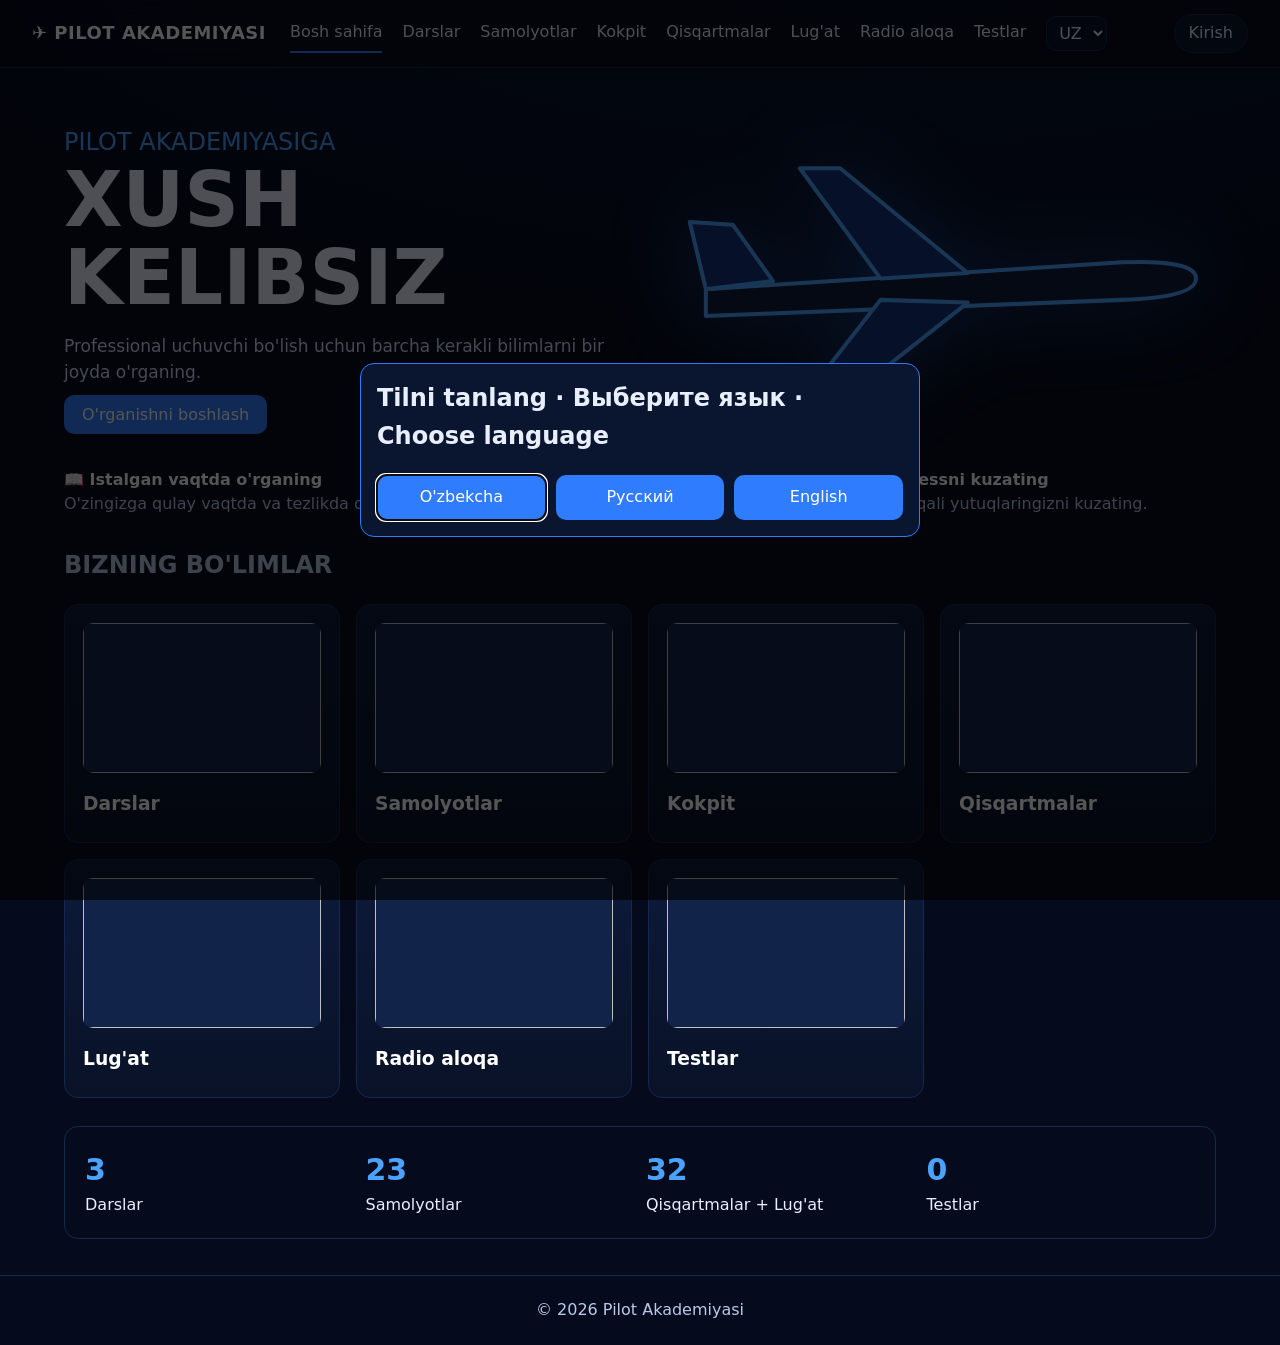
==== commit 62aef929: "two version 2--versiya" ====
--- a/index.html
+++ b/index.html
@@ -1,1906 +1,9 @@
-<!doctype html><html><head><meta charset=utf8><meta name=viewport content="width=device-width,initial-scale=1,viewport-fit=cover"><style>:root{color-scheme:light;box-sizing:border-box;padding-top:env(safe-area-inset-top,0px);padding-bottom:env(safe-area-inset-bottom,0px)}html{scroll-padding-top:env(safe-area-inset-top,0px)}body{margin:0;padding:0;font:14px -apple-system,BlinkMacSystemFont,sans-serif;background:#fff;color:#000}img{max-width:100%}[hidden]:not([hidden=until-found i]){display:none!important}</style></head><body>
-<title>CRM Skills Trainer</title>
-<meta name="claude:viewport-fit-sides" content="cover">
-<link rel="preconnect" href="https://fonts.googleapis.com">
-<link rel="stylesheet" href="https://fonts.googleapis.com/css2?family=Oswald:wght@500;600&family=IBM+Plex+Sans:wght@400;500;600&family=IBM+Plex+Mono:wght@400;500&display=swap">
-<style>
-/* Layout: flight-deck study app — navy header band with tab strip, one working column; progress shown as an instrument-style competency radar */
-:root{
-  --bg:#ECF0F3; --surface:#FFFFFF; --sunk:#F3F6F9; --ink:#14222F; --muted:#5B6C7C; --line:#D2DBE3;
-  --band:#132A43; --band-ink:#E6EEF6; --band-muted:#9FB3C8;
-  --accent:#1D5BA8; --accent-ink:#FFFFFF; --accent-soft:#E2ECF8;
-  --good:#1D7A4A; --good-bg:#E1F2E8; --warn:#9A5B00; --warn-bg:#FBEFD9; --bad:#B42318; --bad-bg:#FBE4E1; --neu-bg:#E8EDF2;
-  --f-display:"Oswald","Arial Narrow",Arial,sans-serif;
-  --f-body:"IBM Plex Sans",system-ui,-apple-system,"Segoe UI",sans-serif;
-  --f-mono:"IBM Plex Mono",ui-monospace,Menlo,Consolas,monospace;
-}
-@media (prefers-color-scheme:dark){:root:not([data-theme="light"]){
-  --bg:#0D141B; --surface:#152029; --sunk:#111A22; --ink:#E2EAF1; --muted:#93A4B4; --line:#283744;
-  --band:#0A1824; --band-ink:#E2EAF1; --band-muted:#8EA3B8;
-  --accent:#6EA6EC; --accent-ink:#0B1622; --accent-soft:#1A2D44;
-  --good:#5BCB92; --good-bg:#14301F; --warn:#F2B451; --warn-bg:#36290F; --bad:#F27B6E; --bad-bg:#3A1A17; --neu-bg:#1D2A35; color-scheme:dark}}
-:root[data-theme="dark"]{
-  --bg:#0D141B; --surface:#152029; --sunk:#111A22; --ink:#E2EAF1; --muted:#93A4B4; --line:#283744;
-  --band:#0A1824; --band-ink:#E2EAF1; --band-muted:#8EA3B8;
-  --accent:#6EA6EC; --accent-ink:#0B1622; --accent-soft:#1A2D44;
-  --good:#5BCB92; --good-bg:#14301F; --warn:#F2B451; --warn-bg:#36290F; --bad:#F27B6E; --bad-bg:#3A1A17; --neu-bg:#1D2A35; color-scheme:dark}
-
-*{box-sizing:border-box}
-body{background:var(--bg);color:var(--ink);font-family:var(--f-body);font-size:15px;line-height:1.55}
-body::before{content:"";position:fixed;inset:0 0 auto;height:env(safe-area-inset-top,0px);z-index:10;background:var(--band)}
-.wrap{max-width:1080px;margin:0 auto;padding-left:max(16px,env(safe-area-inset-left,0px));padding-right:max(16px,env(safe-area-inset-right,0px))}
-button,input,select{font:inherit;color:inherit}
-:focus-visible{outline:2px solid var(--accent);outline-offset:2px}
-.mono{font-family:var(--f-mono);font-variant-numeric:tabular-nums}
-h2,h3{text-wrap:balance}
-
-header.top{background:var(--band);color:var(--band-ink)}
-.top-row{display:flex;flex-wrap:wrap;gap:12px 24px;align-items:center;justify-content:space-between;padding-block:18px 14px}
-.brand{display:flex;gap:14px;align-items:center;min-width:0}
-.brand-mark{flex:none;width:42px;height:42px;border:1.5px solid var(--band-muted);border-radius:50%;display:grid;place-items:center}
-.brand h1{margin:0;font-family:var(--f-display);font-weight:600;font-size:22px;letter-spacing:.06em;text-transform:uppercase;line-height:1.1}
-.brand p{margin:2px 0 0;color:var(--band-muted);font-size:12.5px}
-.lang{display:flex;align-items:center;gap:8px}
-.lang span{font-size:11px;letter-spacing:.1em;text-transform:uppercase;color:var(--band-muted)}
-.seg{display:flex;border:1px solid var(--band-muted);border-radius:6px;overflow:hidden}
-.seg button{background:transparent;border:0;color:var(--band-ink);padding:6px 11px;font-family:var(--f-mono);font-size:12px;cursor:pointer}
-.seg button+button{border-left:1px solid var(--band-muted)}
-.seg button[aria-pressed="true"]{background:var(--band-ink);color:var(--band)}
-nav.tabs{position:sticky;top:env(safe-area-inset-top,0px);z-index:5;background:var(--band);border-top:1px solid rgba(159,179,200,.18)}
-nav.tabs .navrow{display:flex;align-items:center;gap:10px}
-.tabscroll{display:flex;gap:4px;overflow-x:auto;scrollbar-width:none;flex:1;min-width:0;-webkit-mask-image:linear-gradient(90deg,#000 calc(100% - 24px),transparent);mask-image:linear-gradient(90deg,#000 calc(100% - 24px),transparent)}
-.tabscroll::-webkit-scrollbar{display:none}
-nav.tabs .lang{flex:none;padding-block:6px}
-@media (max-width:640px){#langLbl{position:absolute;width:1px;height:1px;overflow:hidden;clip:rect(0 0 0 0)}nav.tabs .seg button{padding:6px 9px}}
-.tabscroll button{flex:none;background:none;border:0;color:var(--band-muted);padding:11px 12px 10px;font-family:var(--f-display);font-weight:500;font-size:14px;letter-spacing:.08em;text-transform:uppercase;cursor:pointer;border-bottom:3px solid transparent}
-.tabscroll button[aria-current="page"]{color:var(--band-ink);border-bottom-color:var(--accent)}
-
-main{padding-block:22px 56px;display:grid;gap:18px}
-.sync{font-size:12px;color:var(--muted);display:flex;align-items:center;gap:6px}
-.sync::before{content:"";width:7px;height:7px;border-radius:50%;background:var(--good)}
-.sync.dev::before{background:var(--warn)}
-.head{display:flex;flex-wrap:wrap;gap:8px 16px;align-items:baseline;justify-content:space-between}
-.head h2{margin:0;font-family:var(--f-display);font-weight:600;font-size:26px;letter-spacing:.03em}
-.lead{margin:0;color:var(--muted);max-width:68ch}
-.panel{background:var(--surface);border:1px solid var(--line);border-radius:10px;padding:18px 20px;min-width:0}
-.panel h3{margin:0;font-family:var(--f-display);font-weight:500;font-size:16px;letter-spacing:.06em;text-transform:uppercase}
-.panel .sub{color:var(--muted);font-size:12.5px;margin:2px 0 14px}
-.grid2{display:grid;grid-template-columns:minmax(0,1fr) minmax(0,1fr);gap:18px}
-@media (max-width:820px){.grid2{grid-template-columns:minmax(0,1fr)}}
-.btn{border:1px solid var(--line);background:var(--surface);border-radius:7px;padding:9px 15px;cursor:pointer;font-weight:500;white-space:nowrap}
-.btn:hover{border-color:var(--accent)}
-.btn.primary{background:var(--accent);color:var(--accent-ink);border-color:var(--accent)}
-.btn.small{padding:6px 11px;font-size:13px}
-.btn.ghost{border-color:transparent;background:transparent;color:var(--accent)}
-.btn.danger{color:var(--bad);border-color:var(--bad)}
-.row{display:flex;gap:8px;flex-wrap:wrap;align-items:center}
-
-/* level card */
-.level{display:grid;gap:14px}
-.level .big{display:flex;align-items:baseline;gap:12px;flex-wrap:wrap}
-.level .pct{font-family:var(--f-display);font-size:56px;line-height:1;font-weight:500}
-.level .name{font-family:var(--f-display);font-size:20px;letter-spacing:.06em;text-transform:uppercase;color:var(--accent)}
-.meter{height:8px;background:var(--sunk);border-radius:4px;position:relative;overflow:hidden}
-.meter i{position:absolute;inset:0 auto 0 0;background:var(--accent);border-radius:4px}
-.meter-scale{display:grid;grid-template-columns:repeat(4,1fr);font-size:11px;color:var(--muted);letter-spacing:.04em}
-.kpis{display:grid;grid-template-columns:repeat(4,minmax(0,1fr));gap:10px;border-top:1px solid var(--line);padding-top:14px}
-@media (max-width:480px){.kpis{grid-template-columns:repeat(2,minmax(0,1fr))}}
-.kpi .l{font-size:11px;letter-spacing:.08em;text-transform:uppercase;color:var(--muted)}
-.kpi .v{font-family:var(--f-mono);font-size:20px;font-weight:500}
-
-.radar{width:100%;max-width:380px;display:block;margin:0 auto}
-.radar text{font-family:var(--f-mono);font-size:12px;fill:var(--muted)}
-.radar .lbl{fill:var(--ink);font-weight:500}
-
-/* recommendations */
-.recs{display:grid;gap:12px}
-.rec{display:grid;grid-template-columns:4px minmax(0,1fr);gap:14px;background:var(--surface);border:1px solid var(--line);border-radius:10px;padding:14px 16px 14px 0;overflow:hidden}
-.rec .stripe{border-radius:0 3px 3px 0}
-.rec.focus .stripe{background:var(--bad)} .rec.trap .stripe{background:var(--warn)} .rec.due .stripe{background:var(--accent)} .rec.info .stripe{background:var(--muted)} .rec.good .stripe{background:var(--good)}
-.rec h4{margin:0 0 3px;font-size:15.5px}
-.rec p{margin:0 0 8px;color:var(--muted);font-size:14px}
-.rec ul{margin:0 0 10px;padding-left:18px;font-size:14px}
-.rec ul li{margin:2px 0}
-
-/* aspect table */
-.atable{display:grid;gap:2px}
-.arow{display:grid;grid-template-columns:44px minmax(0,1.4fr) minmax(80px,1fr) 52px 60px;gap:10px;align-items:center;padding:8px 4px;border-top:1px solid var(--line);cursor:pointer;background:none;border-left:0;border-right:0;border-bottom:0;text-align:left;width:100%}
-.arow:first-child{border-top:0}
-.arow:hover{background:var(--sunk)}
-.arow.hd{cursor:default;font-size:11px;letter-spacing:.08em;text-transform:uppercase;color:var(--muted)}
-.arow.hd:hover{background:none}
-.code{font-family:var(--f-mono);font-size:12px;font-weight:500;color:var(--accent)}
-.bar{height:8px;background:var(--sunk);border-radius:4px;position:relative}
-.bar i{position:absolute;inset:0 auto 0 0;border-radius:4px}
-.num{font-family:var(--f-mono);font-size:13px;text-align:right;font-variant-numeric:tabular-nums}
-@media (max-width:520px){.arow{grid-template-columns:40px minmax(0,1fr) 52px 54px}.arow .bar,.arow .hbar{display:none}}
-
-.activity svg{width:100%;height:auto;display:block}
-.activity text{font-family:var(--f-mono);font-size:10px;fill:var(--muted)}
-
-/* learn */
-.acards{display:grid;grid-template-columns:repeat(auto-fill,minmax(240px,1fr));gap:12px}
-.acard{text-align:left;background:var(--surface);border:1px solid var(--line);border-radius:10px;padding:16px;cursor:pointer;display:grid;gap:8px;align-content:start}
-.acard:hover{border-color:var(--accent)}
-.acard .top{display:flex;justify-content:space-between;gap:8px;align-items:center}
-.acard h3{margin:0;font-size:17px;font-weight:600}
-.acard p{margin:0;color:var(--muted);font-size:13.5px;display:-webkit-box;-webkit-line-clamp:3;-webkit-box-orient:vertical;overflow:hidden}
-.acard .foot{display:flex;justify-content:space-between;align-items:center;font-size:12.5px;color:var(--muted)}
-.chip{display:inline-flex;align-items:center;gap:5px;padding:2px 9px;border-radius:999px;font-size:12px;font-weight:500;white-space:nowrap;background:var(--neu-bg);color:var(--muted)}
-.chip.good{background:var(--good-bg);color:var(--good)} .chip.warn{background:var(--warn-bg);color:var(--warn)} .chip.bad{background:var(--bad-bg);color:var(--bad)} .chip.info{background:var(--accent-soft);color:var(--accent)}
-.lesson{display:grid;gap:18px}
-.lesson .intro{font-size:16.5px;max-width:68ch;margin:0}
-.tips{margin:0;padding-left:20px;display:grid;gap:6px}
-.concepts{display:grid;gap:0}
-.term{padding:14px 0;border-top:1px solid var(--line);display:grid;gap:4px}
-.term:first-child{border-top:0;padding-top:4px}
-.term .tt{display:flex;gap:8px;align-items:baseline;flex-wrap:wrap}
-.term .tt strong{font-size:16px}
-.ab{font-family:var(--f-mono);font-size:12px;font-weight:500;background:var(--accent-soft);color:var(--accent);padding:1px 7px;border-radius:4px}
-.term .full{font-family:var(--f-mono);font-size:12.5px;color:var(--muted)}
-.term p{margin:0;max-width:72ch}
-
-/* glossary */
-.gtools{display:grid;gap:10px}
-.search{width:100%;max-width:440px;padding:9px 12px;border:1px solid var(--line);border-radius:7px;background:var(--surface)}
-.filters{display:flex;gap:6px;flex-wrap:wrap}
-.filters button{border:1px solid var(--line);background:var(--surface);border-radius:999px;padding:4px 11px;font-size:13px;cursor:pointer}
-.filters button[aria-pressed="true"]{background:var(--ink);color:var(--surface);border-color:var(--ink)}
-.gcount{font-size:12.5px;color:var(--muted)}
-
-/* trainer */
-.modes{display:grid;grid-template-columns:repeat(auto-fill,minmax(230px,1fr));gap:12px}
-.mode{background:var(--surface);border:1px solid var(--line);border-radius:10px;padding:16px;display:grid;gap:10px;align-content:space-between}
-.mode.rec-mode{border-color:var(--accent);box-shadow:inset 0 0 0 1px var(--accent)}
-.mode h3{margin:0;font-size:17px}
-.mode p{margin:0;color:var(--muted);font-size:13.5px}
-.mode select{width:100%;padding:8px 10px;border:1px solid var(--line);border-radius:7px;background:var(--sunk)}
-.session{max-width:760px;width:100%;margin:0 auto;display:grid;gap:16px}
-.sbar{display:flex;align-items:center;gap:12px}
-.sbar .meter{flex:1}
-.qcard{background:var(--surface);border:1px solid var(--line);border-radius:12px;padding:20px 22px;display:grid;gap:16px}
-.qmeta{display:flex;gap:8px;flex-wrap:wrap;align-items:center}
-.qtext{font-size:18px;line-height:1.5;margin:0}
-.qtext.def{font-size:17px;border-left:3px solid var(--accent);padding-left:14px}
-.qtext .big{font-family:var(--f-mono);font-size:28px;font-weight:500;color:var(--accent)}
-.prompt{font-size:12.5px;letter-spacing:.06em;text-transform:uppercase;color:var(--muted);margin:0}
-.opts{display:grid;gap:8px}
-.opt{display:grid;grid-template-columns:28px minmax(0,1fr);gap:10px;align-items:start;text-align:left;border:1px solid var(--line);background:var(--sunk);border-radius:8px;padding:11px 14px;cursor:pointer;line-height:1.45}
-.opt:hover:not([disabled]){border-color:var(--accent)}
-.opt .k{font-family:var(--f-mono);font-size:12px;width:24px;height:24px;border-radius:5px;display:grid;place-items:center;border:1px solid var(--line);background:var(--surface)}
-.opt[disabled]{cursor:default}
-.opt.ok{border-color:var(--good);background:var(--good-bg)}
-.opt.ok .k{background:var(--good);color:var(--surface);border-color:var(--good)}
-.opt.no{border-color:var(--bad);background:var(--bad-bg)}
-.opt.no .k{background:var(--bad);color:var(--surface);border-color:var(--bad)}
-.opt.dim{opacity:.6}
-.fb{border-radius:8px;padding:12px 14px;display:grid;gap:6px;font-size:14.5px}
-.fb.ok{background:var(--good-bg)} .fb.no{background:var(--bad-bg)}
-.fb strong{font-size:15px}
-.fb.ok strong{color:var(--good)} .fb.no strong{color:var(--bad)}
-.fb p{margin:0}
-.flash{min-height:180px;display:grid;place-items:center;text-align:center;gap:10px;padding:10px}
-.flash .term-big{font-size:24px;font-weight:600}
-.flash .def{max-width:56ch;font-size:16px}
-.hint{font-size:12px;color:var(--muted);text-align:center}
-.sumgrid{display:grid;gap:8px}
-.confirm{color:var(--bad);font-size:14px}
-.method{font-size:12.5px;color:var(--muted);max-width:75ch;margin:0}
-.toast{position:fixed;left:50%;transform:translateX(-50%);bottom:calc(20px + env(safe-area-inset-bottom,0px));z-index:30;background:var(--ink);color:var(--surface);padding:9px 16px;border-radius:6px;font-size:13.5px;max-width:calc(100% - 32px)}
-@media (prefers-reduced-motion:no-preference){.qcard{animation:rise .18s ease-out}@keyframes rise{from{transform:translateY(6px);opacity:.5}}}
-
-/* --- v2 additions --- */
-.kpis{grid-template-columns:repeat(auto-fit,minmax(104px,1fr))}
-.kpi .v small{font-size:13px;color:var(--muted);font-weight:400}
-.subnav{display:flex;gap:2px;border-bottom:1px solid var(--line);overflow-x:auto}
-.subnav button{background:none;border:0;border-bottom:2px solid transparent;padding:8px 14px;font-weight:500;color:var(--muted);cursor:pointer;white-space:nowrap}
-.subnav button[aria-selected="true"]{color:var(--ink);border-bottom-color:var(--accent)}
-.sect{margin:0 0 10px;font-family:var(--f-display);font-weight:500;font-size:16px;letter-spacing:.06em;text-transform:uppercase}
-.lbl-s{font-size:12px;color:var(--muted)}
-
-/* tappable abbreviations */
-.ab-t{color:var(--accent);text-decoration:underline dotted;text-underline-offset:3px;text-decoration-thickness:1.5px;cursor:pointer;border-radius:3px}
-.ab-t:hover{background:var(--accent-soft)}
-.ab .ab-t{color:inherit}
-#abPop{position:absolute;z-index:40;background:var(--ink);color:var(--surface);border-radius:8px;padding:10px 12px;box-shadow:0 6px 24px rgba(10,20,30,.25);font-size:13.5px;line-height:1.4}
-#abPop .pk{font-family:var(--f-mono);font-weight:500;font-size:14px}
-#abPop .pf{font-weight:600;margin:2px 0 4px}
-#abPop .pm{opacity:.85}
-#abPop .arrow{position:absolute;bottom:-6px;width:12px;height:12px;background:var(--ink);transform:translateX(-50%) rotate(45deg)}
-#abPop.below .arrow{bottom:auto;top:-6px}
-@media (prefers-reduced-motion:no-preference){#abPop:not([hidden]){animation:pop .12s ease-out}@keyframes pop{from{opacity:0;transform:translateY(4px)}}}
-
-/* toolkit */
-.tools{display:grid;grid-template-columns:repeat(auto-fill,minmax(min(100%,420px),1fr));gap:14px;align-items:start}
-.steps{margin:0;display:grid;gap:0}
-.steps>div{display:grid;grid-template-columns:minmax(92px,auto) minmax(0,1fr);gap:12px;padding:9px 0;border-top:1px solid var(--line)}
-.steps>div:first-child{border-top:0}
-.steps>div.single{grid-template-columns:minmax(0,1fr)}
-.steps dt{font-family:var(--f-mono);font-size:13px;font-weight:500;color:var(--accent)}
-.steps dd{margin:0;font-size:14.5px}
-
-/* cases */
-.cases{display:grid;gap:14px}
-.case{background:var(--surface);border:1px solid var(--line);border-radius:10px;padding:16px 18px;display:grid;gap:10px;scroll-margin-top:calc(60px + env(safe-area-inset-top,0px))}
-.case.pos{border-color:var(--good)}
-.case-h{display:flex;gap:14px;align-items:baseline}
-.case .yr{font-size:22px;font-weight:500;color:var(--muted);flex:none}
-.case-t{min-width:0}
-.case h3{margin:0;font-size:18px}
-.case .meta{font-size:13px;color:var(--muted)}
-.case .what{margin:0;max-width:75ch}
-.case details summary{cursor:pointer;font-weight:600;color:var(--accent);padding:4px 0;width:max-content}
-.case-d{display:grid;grid-template-columns:minmax(0,1fr) minmax(0,1fr);gap:18px;margin-top:8px}
-@media (max-width:700px){.case-d{grid-template-columns:minmax(0,1fr)}}
-.case-d h4{margin:0 0 6px;font-size:13px;letter-spacing:.06em;text-transform:uppercase;color:var(--muted)}
-.case-d ul{margin:0;padding-left:18px;display:grid;gap:5px;font-size:14.5px}
-.mini-cases{display:grid;gap:6px}
-.mini-case{display:flex;gap:12px;align-items:center;flex-wrap:wrap;text-align:left;background:var(--sunk);border:1px solid var(--line);border-radius:7px;padding:8px 12px;cursor:pointer}
-.mini-case:hover{border-color:var(--accent)}
-.qcase{display:grid;gap:8px}
-.hintlist{margin:0;padding-left:18px;color:var(--muted);font-size:14px}
-
-/* statistics */
-.stiles{display:grid;grid-template-columns:repeat(auto-fill,minmax(min(100%,230px),1fr));gap:12px}
-.stile{background:var(--surface);border:1px solid var(--line);border-radius:10px;padding:14px 16px;display:grid;gap:6px;align-content:start}
-.stile .sv{font-family:var(--f-display);font-size:38px;line-height:1;font-weight:500;color:var(--accent);font-variant-numeric:tabular-nums}
-.stile.good .sv{color:var(--good)}
-.stile .sl{font-size:14px}
-.ss{font-size:12px;color:var(--muted);font-family:var(--f-mono);margin:0}
-.hb{display:grid;gap:8px}
-.hb-row{display:grid;grid-template-columns:minmax(0,min(40%,200px)) minmax(60px,1fr) auto;gap:10px;align-items:center}
-.hb-l{font-size:13.5px;line-height:1.25}
-.hb-t{height:14px;background:var(--sunk);border-radius:0 4px 4px 0;position:relative}
-.hb-t i{position:absolute;inset:0 auto 0 0;background:var(--accent);border-radius:0 4px 4px 0}
-.hb-v{font-family:var(--f-mono);font-size:13px;text-align:right;min-width:36px}
-.hb-v small{color:var(--muted)}
-.insights{display:grid;gap:10px}
-.insight{display:grid;grid-template-columns:36px minmax(0,1fr);gap:12px;background:var(--surface);border:1px solid var(--line);border-radius:10px;padding:14px 16px}
-.insight .num-i{color:var(--accent);font-weight:500;font-size:15px}
-.insight h4{margin:0 0 4px;font-size:15.5px}
-.insight p{margin:0;color:var(--ink);font-size:14.5px;max-width:78ch}
-.srcs{margin:0;padding-left:18px;display:grid;gap:6px;font-size:14px}
-.srcs a{color:var(--accent);overflow-wrap:anywhere}
-
-/* abbreviation list */
-.abl{display:grid;grid-template-columns:repeat(auto-fill,minmax(min(100%,300px),1fr));gap:0 24px}
-.abr{display:grid;grid-template-columns:86px minmax(0,1fr);gap:12px;padding:9px 0;border-top:1px solid var(--line);align-items:start}
-.big-ab{font-size:13px;justify-self:start}
-.abf{font-weight:600;font-size:14px}
-.abm{color:var(--muted);font-size:13.5px}
-
-.vids{display:flex;flex-wrap:wrap;gap:8px 16px;align-items:center}
-.vid{display:flex;gap:10px;align-items:center;text-decoration:none;color:var(--ink);background:var(--sunk);border:1px solid var(--line);border-radius:8px;padding:8px 12px 8px 8px;max-width:100%;min-width:0}
-.vid:hover{border-color:var(--bad)}
-.vid .play{flex:none;width:34px;height:24px;border-radius:6px;background:var(--bad);position:relative}
-.vid .play::after{content:"";position:absolute;left:13px;top:6px;border-left:10px solid var(--surface);border-top:6px solid transparent;border-bottom:6px solid transparent}
-.vid .vt{display:block;font-weight:500;font-size:14px;line-height:1.3}
-.vid .vs{display:block;font-size:12px;color:var(--muted)}
-.vmore{font-size:13.5px;color:var(--accent)}
-</style>
-
-<header class="top">
-  <div class="wrap top-row">
-    <div class="brand">
-      <div class="brand-mark" aria-hidden="true">
-        <svg width="24" height="24" viewBox="0 0 24 24" fill="none" stroke="currentColor" stroke-width="1.5" stroke-linecap="round"><circle cx="12" cy="12" r="9"/><circle cx="12" cy="12" r="4.5"/><path d="M12 3v3M12 18v3M3 12h3M18 12h3"/><path d="M12 12l5-5"/></svg>
-      </div>
-      <div><h1 id="appName">CRM Skills Trainer</h1><p id="appSub"></p></div>
-    </div>
-  </div>
-</header>
-<nav class="tabs" aria-label="Sections"><div class="wrap navrow"><div id="tabs" class="tabscroll"></div>
-  <div class="lang"><span id="langLbl">Language</span>
-    <div class="seg" role="group" aria-labelledby="langLbl"><button type="button" data-lang="en">EN</button><button type="button" data-lang="ru">RU</button><button type="button" data-lang="uz">UZ</button></div>
-  </div></div></nav>
-<main class="wrap" id="main"></main>
-<div id="toastRoot"></div>
-
-<script>
-/* =====================================================================
-   CONTENT
-   ===================================================================== */
-const L=(en,ru,uz)=>({en,ru,uz});
-
-const ASPECTS=[
-{id:"FND",n:L("CRM foundations","Основы CRM","CRM asoslari"),
- i:L("CRM grew out of accident investigations in the 1970s that showed most accidents involved breakdowns in teamwork, not technical failures. Today it is mandatory training for flight and cabin crew and is assessed through behavioural markers.",
-     "CRM появилась в 1970-х годах после расследований, показавших, что большинство катастроф связаны со сбоями командной работы, а не с техническими отказами. Сегодня это обязательная подготовка для лётных экипажей и бортпроводников, оцениваемая по поведенческим маркерам.",
-     "CRM 1970-yillarda koʻp halokatlar texnik nosozlik emas, balki jamoaviy ishdagi uzilishlar bilan bogʻliqligini koʻrsatgan tergovlardan soʻng paydo boʻldi. Bugun bu uchuvchilar va bort kuzatuvchilari uchun majburiy tayyorgarlik boʻlib, xulq-atvor belgilari orqali baholanadi."),
- t:[L("Learn NOTECHS, LOSA, LOFT and EBT — they appear in every CRM course.","Выучите NOTECHS, LOSA, LOFT и EBT — они встречаются в каждом курсе CRM.","NOTECHS, LOSA, LOFT va EBT ni oʻrganing — ular har bir CRM kursida uchraydi."),
-    L("Read one accident report a week and find where CRM broke down.","Читайте один отчёт о расследовании в неделю и находите, где нарушилась CRM.","Haftasiga bitta tergov hisobotini oʻqing va CRM qayerda buzilganini toping."),
-    L("Ask your instructor which behavioural markers your operator uses.","Узнайте у инструктора, какие поведенческие маркеры использует ваш эксплуатант.","Instruktoringizdan aviakompaniyangiz qaysi xulq-atvor belgilaridan foydalanishini soʻrang.")]},
-{id:"COM",n:L("Communication","Коммуникация","Muloqot"),
- i:L("Most CRM failures begin as communication failures. Good communication is clear, closed-loop, timely — and assertive when safety is at stake.",
-     "Большинство сбоев CRM начинаются как сбои коммуникации. Хорошая коммуникация — чёткая, замкнутая, своевременная и настойчивая, когда речь идёт о безопасности.",
-     "CRM dagi koʻp uzilishlar muloqotdagi uzilishdan boshlanadi. Yaxshi muloqot — aniq, yopiq siklli, oʻz vaqtida va xavfsizlik masalasida qatʼiy."),
- t:[L("Practise closed-loop: read back every instruction and confirm the hear-back.","Тренируйте замкнутую связь: повторяйте каждое указание и подтверждайте правильность повтора.","Yopiq siklni mashq qiling: har bir koʻrsatmani takrorlang va takror toʻgʻriligini tasdiqlang."),
-    L("Rehearse PACE and CUS phrases aloud so they come naturally under pressure.","Проговаривайте вслух фразы PACE и CUS, чтобы под давлением они звучали естественно.","PACE va CUS iboralarini ovoz chiqarib takrorlang, shunda bosim ostida tabiiy chiqadi."),
-    L("End every briefing with an open question: “Any concerns?”","Заканчивайте каждый брифинг открытым вопросом: «Есть ли опасения?»","Har bir brifingni ochiq savol bilan tugating: «Xavotirlar bormi?»")]},
-{id:"SA",n:L("Situation awareness","Ситуационная осведомлённость","Vaziyatni anglash"),
- i:L("Situation awareness means knowing what is happening and what will happen next. It is easily lost through fixation, distraction or automation surprises.",
-     "Ситуационная осведомлённость — понимание того, что происходит и что будет дальше. Её легко потерять из-за фиксации, отвлечения или «сюрпризов» автоматики.",
-     "Vaziyatni anglash — nima boʻlayotganini va keyin nima boʻlishini bilish. U qotib qolish, chalgʻish yoki avtomatika syurprizlari tufayli oson yoʻqoladi."),
- t:[L("Call out and verify every FMA change.","Озвучивайте и проверяйте каждое изменение на FMA.","FMA dagi har bir oʻzgarishni aytib, tekshiring."),
-    L("Use the SA red-flag list in debriefs to spot early signs.","Используйте на разборах список признаков потери SA, чтобы замечать их раньше.","Debrifinglarda SA yoʻqolishi belgilari roʻyxatidan foydalanib, ularni erta payqang."),
-    L("Ask regularly: where are we, where should we be, what comes next?","Регулярно спрашивайте себя: где мы, где должны быть, что дальше?","Muntazam soʻrang: qayerdamiz, qayerda boʻlishimiz kerak, keyin nima?")]},
-{id:"DM",n:L("Decision making","Принятие решений","Qaror qabul qilish"),
- i:L("Good decisions follow a structured model, weigh more than one option and are reviewed after execution. Time pressure and plan continuation bias are the main enemies.",
-     "Хорошие решения принимаются по структурированной модели, учитывают больше одного варианта и проверяются после выполнения. Главные враги — дефицит времени и склонность к продолжению плана.",
-     "Yaxshi qarorlar tuzilmali model asosida qabul qilinadi, bittadan ortiq variantni koʻrib chiqadi va bajarilgandan soʻng tekshiriladi. Asosiy dushmanlar — vaqt bosimi va rejani davom ettirishga moyillik."),
- t:[L("Run FORDEC or T-DODAR on paper for one past flight event.","Разберите на бумаге одно прошлое событие по FORDEC или T-DODAR.","Bitta oʻtgan parvoz voqeasini qogʻozda FORDEC yoki T-DODAR boʻyicha tahlil qiling."),
-    L("Always state at least two options before deciding.","Перед решением всегда называйте минимум два варианта.","Qaror qabul qilishdan oldin har doim kamida ikkita variantni ayting."),
-    L("Set decision gates before the approach, not during it.","Устанавливайте рубежи принятия решений до захода, а не во время него.","Qaror chegaralarini yaqinlashuv paytida emas, undan oldin belgilang.")]},
-{id:"LTW",n:L("Leadership & teamwork","Лидерство и командная работа","Yetakchilik va jamoaviy ish"),
- i:L("The captain sets the tone: a balanced authority gradient lets everyone speak up while leadership stays clear. Good followers support the leader by monitoring and challenging.",
-     "Тон задаёт командир: сбалансированный градиент власти позволяет каждому высказываться при ясном лидерстве. Хорошие ведомые поддерживают лидера, контролируя и возражая при необходимости.",
-     "Ohangni kapitan belgilaydi: muvozanatli hokimiyat gradienti aniq yetakchilik saqlangan holda har kimga fikr bildirish imkonini beradi. Yaxshi ergashuvchilar nazorat va eʼtiroz orqali yetakchini qoʻllab-quvvatlaydi."),
- t:[L("Open each briefing by inviting the crew to speak up about anything.","Начинайте брифинг с приглашения экипажа высказываться о любых проблемах.","Har bir brifingni ekipajni har qanday masalada fikr bildirishga taklif qilish bilan boshlang."),
-    L("Review a case where a first officer had to challenge a captain: what helped, what blocked?","Разберите случай, когда второму пилоту пришлось возразить командиру: что помогло, что мешало?","Ikkinchi uchuvchi kapitanga eʼtiroz bildirishi kerak boʻlgan holatni tahlil qiling: nima yordam berdi, nima toʻsqinlik qildi?"),
-    L("Delegate with who / what / when.","Делегируйте по схеме «кто / что / когда».","«Kim / nima / qachon» tarzida topshiring.")]},
-{id:"WLM",n:L("Workload management","Управление нагрузкой","Ish yukini boshqarish"),
- i:L("Workload must be planned and shared. When tasks pile up, fly the aircraft first, delegate and buy time.",
-     "Нагрузку нужно планировать и распределять. Когда задачи накапливаются — сначала пилотируйте, делегируйте и выигрывайте время.",
-     "Ish yukini rejalashtirish va taqsimlash kerak. Vazifalar toʻplanganda — avval boshqaring, topshiring va vaqt yuting."),
- t:[L("Prepare and brief before high-workload phases.","Готовьтесь и проводите брифинг до этапов высокой нагрузки.","Yuqori yuklama bosqichlaridan oldin tayyorlaning va brifing qiling."),
-    L("Apply Aviate – Navigate – Communicate in every scenario.","Применяйте порядок «пилотируй – навигируй – связывайся» в каждом сценарии.","Har bir ssenariyda «boshqar – yoʻnaltir – aloqa qil» tartibini qoʻllang."),
-    L("When overloaded, ask for vectors or a hold to buy time.","При перегрузке запросите векторение или зону ожидания, чтобы выиграть время.","Yuklama oshganda vaqt yutish uchun vektor yoki kutish zonasini soʻrang.")]},
-{id:"TEM",n:L("Threat & error management","Управление угрозами и ошибками","Tahdid va xatolarni boshqarish"),
- i:L("TEM accepts that threats and errors will happen. The aim is to anticipate threats, catch errors early and recover before an undesired aircraft state develops.",
-     "TEM исходит из того, что угрозы и ошибки неизбежны. Цель — предвидеть угрозы, рано обнаруживать ошибки и исправлять их до возникновения нежелательного состояния ВС.",
-     "TEM tahdid va xatolar muqarrar ekanidan kelib chiqadi. Maqsad — tahdidlarni oldindan koʻrish, xatolarni erta aniqlash va nomaqbul holat yuzaga kelmasdan tuzatish."),
- t:[L("In every briefing, name the top three threats and a countermeasure for each.","На каждом брифинге называйте три главные угрозы и контрмеру для каждой.","Har bir brifingda uchta asosiy tahdidni va har biriga qarshi chorani ayting."),
-    L("Classify recent events as threat, error or undesired aircraft state.","Классифицируйте недавние события: угроза, ошибка или нежелательное состояние ВС.","Soʻnggi voqealarni tasniflang: tahdid, xato yoki nomaqbul holat."),
-    L("Treat a go-around as a normal tool, not a failure.","Воспринимайте уход на второй круг как обычный инструмент, а не как неудачу.","Ikkinchi aylanishni muvaffaqiyatsizlik emas, oddiy vosita deb biling.")]},
-{id:"HF",n:L("Human factors","Человеческий фактор","Inson omili"),
- i:L("Human performance has limits. Fatigue, stress, complacency and hazardous attitudes affect every crew member — knowing them is the first line of defence.",
-     "Возможности человека ограничены. Усталость, стресс, самоуспокоенность и опасные установки влияют на каждого — знание о них является первой линией защиты.",
-     "Inson imkoniyatlari cheklangan. Charchoq, stress, xotirjamlik va xavfli munosabatlar har bir aʼzoga taʼsir qiladi — ularni bilish birinchi himoya chizigʻi."),
- t:[L("Run IMSAFE honestly before every duty.","Честно проходите IMSAFE перед каждой сменой.","Har bir navbatchilikdan oldin IMSAFE ni halol bajaring."),
-    L("Learn the five hazardous attitudes and their antidotes.","Выучите пять опасных установок и их «противоядия».","Beshta xavfli munosabat va ularning «davosi»ni oʻrganing."),
-    L("Report fatigue — it is a safety issue, not a weakness.","Сообщайте об усталости — это вопрос безопасности, а не слабость.","Charchoq haqida xabar bering — bu zaiflik emas, xavfsizlik masalasi.")]}
-];
-
-/* Glossary: id, aspect, abbreviation, English expansion, localized name, localized definition */
-const T=(id,a,ab,full,n,d)=>({id,a,ab,full,n,d});
-const TERMS=[
-T("crm","FND","CRM","Crew Resource Management",L("Crew Resource Management","Управление ресурсами экипажа","Ekipaj resurslarini boshqarish"),
- L("Using all available resources — people, equipment and information — to achieve safe and efficient flight operations.","Эффективное использование всех доступных ресурсов — людей, оборудования и информации — для безопасного и эффективного выполнения полётов.","Xavfsiz va samarali parvoz uchun barcha mavjud resurslardan — odamlar, uskunalar va axborotdan — samarali foydalanish.")),
-T("notechs","FND","NOTECHS","Non-Technical Skills",L("NOTECHS behavioural markers","Поведенческие маркеры NOTECHS","NOTECHS xulq-atvor belgilari"),
- L("European framework for assessing pilots' non-technical skills in four categories: cooperation, leadership and managerial skills, situation awareness and decision making.","Европейская система оценки нетехнических навыков пилотов по четырём категориям: взаимодействие, лидерство и управленческие навыки, ситуационная осведомлённость и принятие решений.","Uchuvchilarning notexnik koʻnikmalarini toʻrt toifa boʻyicha baholash uchun Yevropa tizimi: hamkorlik, yetakchilik va boshqaruv, vaziyatni anglash va qaror qabul qilish.")),
-T("losa","FND","LOSA","Line Operations Safety Audit",L("Line Operations Safety Audit","Аудит безопасности линейных полётов","Liniya parvozlari xavfsizligi auditi"),
- L("Trained observers ride the jump seat on normal flights and record threats, errors and crew countermeasures anonymously, without judging the crew.","Подготовленные наблюдатели на обычных рейсах анонимно фиксируют угрозы, ошибки и контрмеры экипажа, не оценивая сам экипаж.","Tayyorlangan kuzatuvchilar oddiy reyslarda tahdidlar, xatolar va ekipaj qarshi choralarini anonim qayd etadi, ekipajni baholamaydi.")),
-T("loft","FND","LOFT","Line-Oriented Flight Training",L("Line-Oriented Flight Training","Тренажёрная подготовка, ориентированная на линейные полёты","Liniya parvozlariga yoʻnaltirilgan trenajyor tayyorgarligi"),
- L("A full-flight simulator session that recreates a realistic line flight in real time, so the crew practises CRM and technical skills together.","Сессия на тренажёре, воспроизводящая реальный линейный полёт в реальном времени, чтобы экипаж отрабатывал CRM и технические навыки вместе.","Real vaqtda haqiqiy liniya parvozini takrorlaydigan trenajyor mashgʻuloti; ekipaj CRM va texnik koʻnikmalarni birga mashq qiladi.")),
-T("mcc","FND","MCC","Multi-Crew Cooperation",L("Multi-Crew Cooperation","Взаимодействие в многочленном экипаже","Koʻp aʼzoli ekipajda hamkorlik"),
- L("Training that teaches pilots to operate as a team in a multi-pilot aircraft: role division, call-outs, cross-checks and shared procedures.","Подготовка к работе в составе многочленного экипажа: распределение ролей, доклады, перекрёстный контроль и общие процедуры.","Koʻp uchuvchili havo kemasida jamoa boʻlib ishlashga oʻrgatish: rollarni taqsimlash, maʼlumotlar, oʻzaro nazorat va umumiy tartiblar.")),
-T("sop","FND","SOP","Standard Operating Procedures",L("Standard Operating Procedures","Стандартные эксплуатационные процедуры","Standart ekspluatatsiya tartiblari"),
- L("The operator's agreed way of doing each task. They make crew actions predictable, so any deviation is easy to spot.","Установленный эксплуатантом порядок выполнения каждой задачи. Они делают действия экипажа предсказуемыми, поэтому любое отклонение легко заметить.","Har bir vazifani bajarishning aviakompaniya tomonidan belgilangan tartibi. Ular ekipaj harakatlarini oldindan aytib boʻladigan qiladi, shuning uchun har qanday chetga chiqish oson seziladi.")),
-T("ebt","FND","EBT","Evidence-Based Training",L("Evidence-Based Training","Подготовка на основе фактических данных","Dalillarga asoslangan tayyorgarlik"),
- L("Training built on operational data and the core pilot competencies (ICAO Doc 9995) instead of a fixed list of manoeuvres.","Подготовка, основанная на эксплуатационных данных и базовых компетенциях пилота (ICAO Doc 9995), а не на фиксированном перечне манёвров.","Qatʼiy manyovrlar roʻyxati oʻrniga ekspluatatsiya maʼlumotlari va uchuvchining asosiy kompetensiyalariga (ICAO Doc 9995) asoslangan tayyorgarlik.")),
-T("just","FND","","",L("Just culture","Справедливая культура","Adolatli madaniyat"),
- L("An environment where people report errors without fear of blame, while gross negligence and wilful violations remain unacceptable.","Среда, в которой люди сообщают об ошибках без страха наказания, но грубая небрежность и умышленные нарушения остаются недопустимыми.","Odamlar xatolar haqida jazodan qoʻrqmasdan xabar beradigan muhit; ammo qoʻpol eʼtiborsizlik va qasddan qoidabuzarlik qabul qilinmaydi.")),
-
-T("hf","HF","","",L("Human factors","Человеческий фактор","Inson omili"),
- L("The study of human capabilities and limitations and how they interact with equipment, procedures and the environment.","Изучение возможностей и ограничений человека и их взаимодействия с техникой, процедурами и средой.","Inson imkoniyatlari va cheklovlarini hamda ularning texnika, tartiblar va muhit bilan oʻzaro taʼsirini oʻrganish.")),
-T("shell","HF","SHELL","Software, Hardware, Environment, Liveware, Liveware",L("SHELL model","Модель SHELL","SHELL modeli"),
- L("A model with the human (Liveware) at the centre, interacting with Software (procedures), Hardware, Environment and other people. Problems arise at mismatched interfaces.","Модель, в центре которой человек (Liveware), взаимодействующий с Software (процедуры), Hardware (техника), Environment (среда) и другими людьми. Проблемы возникают на несогласованных интерфейсах.","Markazda inson (Liveware) turadigan model: u Software (tartiblar), Hardware (texnika), Environment (muhit) va boshqa odamlar bilan oʻzaro taʼsirda. Muammolar mos kelmaydigan interfeyslarda yuzaga keladi.")),
-T("swiss","HF","","",L("Swiss cheese model","Модель «швейцарского сыра»","«Shveytsariya pishlogʻi» modeli"),
- L("James Reason's model: every defence layer has holes (active failures and latent conditions). An accident happens when the holes line up.","Модель Джеймса Ризона: в каждом защитном слое есть «дыры» (активные ошибки и скрытые условия). Происшествие случается, когда дыры совпадают.","Jeyms Rizon modeli: har bir himoya qatlamida «teshiklar» bor (faol xatolar va yashirin sharoitlar). Teshiklar bir chiziqqa tushganda hodisa yuz beradi.")),
-T("dirty","HF","","",L("Dirty Dozen","«Грязная дюжина»","«Iflos oʻn ikkilik»"),
- L("Twelve common causes of human error, such as lack of communication, complacency, fatigue, pressure, distraction, lack of assertiveness and unsafe norms.","Двенадцать типичных причин ошибок человека, например: недостаток коммуникации, самоуспокоенность, усталость, давление, отвлечение, недостаток настойчивости и небезопасные «нормы».","Inson xatosining oʻn ikki keng tarqalgan sababi: masalan, muloqot yetishmasligi, xotirjamlik, charchoq, bosim, chalgʻish, qatʼiyat yetishmasligi va xavfli «normalar».")),
-T("imsafe","HF","IMSAFE","Illness, Medication, Stress, Alcohol, Fatigue, Eating",L("IMSAFE checklist","Чек-лист IMSAFE","IMSAFE nazorat roʻyxati"),
- L("A personal fitness self-check before duty: Illness, Medication, Stress, Alcohol, Fatigue, Eating (or Emotion).","Самопроверка готовности к полёту: болезнь, лекарства, стресс, алкоголь, усталость, питание (или эмоции).","Navbatchilikdan oldin oʻz holatini tekshirish: kasallik, dorilar, stress, alkogol, charchoq, ovqatlanish (yoki hissiyot).")),
-T("frms","HF","FRMS","Fatigue Risk Management System",L("Fatigue risk management","Управление риском усталости","Charchoq xavfini boshqarish"),
- L("Fatigue degrades attention, memory and decision making. A data-driven system manages this risk using sleep data, duty patterns and crew reports.","Усталость ухудшает внимание, память и принятие решений. Система на основе данных управляет этим риском, используя данные о сне, графики работы и донесения экипажей.","Charchoq diqqat, xotira va qaror qabul qilishni yomonlashtiradi. Maʼlumotlarga asoslangan tizim bu xavfni uyqu maʼlumotlari, ish jadvali va ekipaj xabarlari orqali boshqaradi.")),
-T("complacency","HF","","",L("Complacency","Самоуспокоенность","Xotirjamlik (beparvolik)"),
- L("Overconfidence from routine or reliable automation that reduces vigilance and monitoring.","Излишняя уверенность из-за рутины или надёжной автоматики, снижающая бдительность и контроль.","Odatiy ish yoki ishonchli avtomatika tufayli haddan tashqari ishonch; hushyorlik va nazoratni pasaytiradi.")),
-T("hazatt","HF","","",L("Hazardous attitudes","Опасные установки","Xavfli munosabatlar"),
- L("Five attitudes that lead to poor judgement: anti-authority, impulsivity, invulnerability, macho and resignation. Each has an antidote thought.","Пять установок, ведущих к ошибочным суждениям: протест против авторитета, импульсивность, неуязвимость, «мачо» и покорность. Для каждой есть «противоядие».","Notoʻgʻri xulosaga olib keladigan besh munosabat: hokimiyatga qarshilik, impulsivlik, zaxmsizlik, «macho» va taslim boʻlish. Har biriga qarshi fikr bor.")),
-T("stress","HF","","",L("Stress and performance (Yerkes–Dodson)","Стресс и работоспособность (Йеркс–Додсон)","Stress va ish qobiliyati (Yerks–Dodson)"),
- L("Performance rises with arousal up to an optimum, then falls. Too little stress causes boredom; too much narrows attention.","Работоспособность растёт с уровнем возбуждения до оптимума, затем падает. Мало стресса — скука, слишком много — сужение внимания.","Ish qobiliyati qoʻzgʻalish darajasi bilan optimumgacha oshadi, keyin pasayadi. Stress kam boʻlsa — zerikish, haddan ortiq boʻlsa — diqqat torayadi.")),
-
-T("closedloop","COM","","",L("Closed-loop communication","Замкнутая коммуникация","Yopiq sikldagi muloqot"),
- L("The sender transmits, the receiver reads back, the sender confirms. The loop is closed only when both agree the message was understood.","Отправитель передаёт, получатель повторяет, отправитель подтверждает. Цикл замкнут, только когда оба уверены в понимании.","Joʻnatuvchi uzatadi, qabul qiluvchi takrorlaydi, joʻnatuvchi tasdiqlaydi. Ikkalasi ham tushunilganiga ishonch hosil qilgandagina sikl yopiladi.")),
-T("readback","COM","","",L("Read-back / hear-back","Повтор и контроль повтора","Takrorlash va takrorni nazorat qilish"),
- L("The receiver repeats a clearance (read-back); the sender actively checks that the repetition is correct (hear-back). Missed hear-backs are a common source of error.","Получатель повторяет указание (read-back); отправитель активно проверяет правильность повтора (hear-back). Пропущенный контроль повтора — частый источник ошибок.","Qabul qiluvchi koʻrsatmani takrorlaydi (read-back); joʻnatuvchi takror toʻgʻriligini faol tekshiradi (hear-back). Oʻtkazib yuborilgan nazorat — keng tarqalgan xato manbai.")),
-T("assert","COM","","",L("Assertiveness","Настойчивость (ассертивность)","Qatʼiyatlilik (assertivlik)"),
- L("Stating your concern clearly and persistently, with respect, until it is resolved — regardless of rank.","Чёткое и настойчивое, но уважительное выражение своей озабоченности до её разрешения — независимо от должности.","Lavozimdan qatʼi nazar, xavotiringizni hal boʻlgunga qadar aniq, qatʼiy va hurmat bilan bildirish.")),
-T("pace","COM","PACE","Probe, Alert, Challenge, Emergency",L("PACE escalation","Эскалация PACE","PACE bosqichma-bosqich kuchaytirish"),
- L("Graded assertiveness: Probe (ask a question), Alert (state the concern), Challenge (demand action), Emergency (take control if needed).","Ступенчатая настойчивость: Probe (задать вопрос), Alert (обозначить проблему), Challenge (потребовать действия), Emergency (при необходимости взять управление).","Bosqichli qatʼiyat: Probe (savol berish), Alert (muammoni aytish), Challenge (harakat talab qilish), Emergency (zarur boʻlsa boshqaruvni olish).")),
-T("cus","COM","CUS","Concerned, Uncomfortable, Safety issue",L("CUS words","Слова CUS","CUS soʻzlari"),
- L("Escalating key phrases agreed in advance: “I'm concerned”, “I'm uncomfortable”, “This is a safety issue”. Hearing them should stop the action.","Заранее согласованные фразы нарастающей силы: «Я обеспокоен», «Мне некомфортно», «Это угроза безопасности». Услышав их, экипаж останавливает действие.","Oldindan kelishilgan kuchayib boruvchi iboralar: «Men xavotirdaman», «Menga noqulay», «Bu xavfsizlik masalasi». Ularni eshitganda harakat toʻxtatiladi.")),
-T("twochal","COM","","",L("Two-challenge rule","Правило двух обращений","Ikki marta ogohlantirish qoidasi"),
- L("If a pilot fails to respond to two clear challenges about a safety-critical deviation, the other pilot may assume incapacitation and take control.","Если пилот не реагирует на два чётких обращения о критическом отклонении, второй пилот может считать его недееспособным и взять управление.","Agar uchuvchi xavfli chetga chiqish haqidagi ikki aniq ogohlantirishga javob bermasa, ikkinchi uchuvchi uni ishga layoqatsiz deb hisoblab, boshqaruvni olishi mumkin.")),
-T("briefing","COM","","",L("Briefing","Брифинг","Brifing"),
- L("A short interactive discussion before a flight phase that builds a shared plan, names threats and invites every crew member to speak up.","Короткое интерактивное обсуждение перед этапом полёта: формирует общий план, называет угрозы и приглашает каждого высказываться.","Parvoz bosqichidan oldin qisqa interaktiv muhokama: umumiy reja tuziladi, tahdidlar aytiladi va har bir aʼzo fikr bildirishga taklif qilinadi.")),
-T("nits","COM","NITS","Nature, Intentions, Time, Special instructions",L("NITS briefing","Брифинг NITS","NITS brifingi"),
- L("A structure for briefing the cabin crew in a non-normal situation: Nature of the problem, Intentions, Time available, Special instructions.","Структура инструктажа бортпроводников в нештатной ситуации: характер проблемы, намерения, располагаемое время, особые указания.","Nostandart vaziyatda bort kuzatuvchilariga yoʻriqnoma tuzilmasi: muammo turi, niyatlar, mavjud vaqt, maxsus koʻrsatmalar.")),
-T("listen","COM","","",L("Active listening","Активное слушание","Faol tinglash"),
- L("Giving full attention, asking clarifying questions and paraphrasing to confirm you understood the speaker.","Полное внимание к собеседнику, уточняющие вопросы и перефразирование для подтверждения понимания.","Soʻzlovchiga toʻliq eʼtibor, aniqlashtiruvchi savollar va tushunganingizni tasdiqlash uchun qayta ifodalash.")),
-T("phrase","COM","","",L("Standard phraseology","Стандартная фразеология","Standart frazeologiya"),
- L("Agreed words and formats for radio and crew call-outs that reduce ambiguity, especially between speakers of different languages.","Согласованные слова и формы для радиообмена и докладов экипажа, уменьшающие двусмысленность, особенно между носителями разных языков.","Radio almashinuvi va ekipaj maʼlumotlari uchun kelishilgan soʻz va shakllar; ayniqsa turli tilda soʻzlashuvchilar orasida noaniqlikni kamaytiradi.")),
-
-T("sa","SA","SA","Situation Awareness",L("Situation awareness","Ситуационная осведомлённость","Vaziyatni anglash"),
- L("Knowing what is going on around you and what will happen next. Endsley's model has three levels: perception, comprehension, projection.","Понимание того, что происходит вокруг и что произойдёт дальше. Модель Эндсли включает три уровня: восприятие, понимание, прогнозирование.","Atrofda nima boʻlayotganini va keyin nima boʻlishini bilish. Endsli modelida uch daraja bor: idrok, tushunish, prognoz.")),
-T("salevels","SA","","",L("Perception – comprehension – projection","Восприятие – понимание – прогноз","Idrok – tushunish – prognoz"),
- L("Level 1: noticing the cues. Level 2: understanding what they mean. Level 3: predicting the future state. Most SA errors happen at level 1.","Уровень 1: заметить признаки. Уровень 2: понять их смысл. Уровень 3: предсказать будущее состояние. Большинство ошибок — на уровне 1.","1-daraja: belgilarni payqash. 2-daraja: ularning maʼnosini tushunish. 3-daraja: kelajakdagi holatni bashorat qilish. Koʻp xatolar 1-darajada boʻladi.")),
-T("redflags","SA","","",L("SA red flags","Признаки потери осведомлённости","Anglash yoʻqolishi belgilari"),
- L("Warning signs: ambiguity, fixation, confusion, unresolved discrepancies, nobody flying the aircraft, deviation from SOPs or targets.","Тревожные признаки: неопределённость, фиксация, растерянность, неразрешённые расхождения, никто не пилотирует, отклонение от SOP или заданных параметров.","Ogohlantiruvchi belgilar: noaniqlik, bir narsaga qotib qolish, sarosima, hal qilinmagan nomuvofiqliklar, hech kim boshqarmayapti, SOP yoki maqsadlardan chetga chiqish.")),
-T("tunnel","SA","","",L("Tunnel vision (channelized attention)","Туннельное зрение (сужение внимания)","Tunnel koʻrish (diqqatning torayishi)"),
- L("Focusing on one task or indication so strongly that other important information is missed.","Чрезмерная концентрация на одной задаче или показании, из-за которой упускается другая важная информация.","Bitta vazifa yoki koʻrsatkichga shunchalik berilib ketish, boshqa muhim axborot eʼtibordan chetda qoladi.")),
-T("fma","SA","FMA","Flight Mode Annunciator",L("Mode awareness","Осведомлённость о режимах","Rejimlarni anglash"),
- L("Always knowing which autoflight modes are active. Call out and verify every change on the annunciator — mode confusion causes automation surprises.","Постоянное понимание активных режимов автоматики. Каждое изменение на табло режимов озвучивается и проверяется — путаница режимов приводит к «сюрпризам» автоматики.","Qaysi avtoparvoz rejimlari faolligini doim bilish. Rejim tablosidagi har bir oʻzgarishni aytib, tekshirish kerak — rejim chalkashligi avtomatika syurprizlariga olib keladi.")),
-T("monitor","SA","","",L("Monitoring and cross-checking","Мониторинг и перекрёстный контроль","Monitoring va oʻzaro nazorat"),
- L("The monitoring pilot actively watches the flight path, systems and the other pilot's actions, and speaks up on any deviation. Weak monitoring appears in most accidents.","Контролирующий пилот активно следит за траекторией, системами и действиями другого пилота и сообщает о любом отклонении. Слабый мониторинг присутствует в большинстве катастроф.","Nazoratchi uchuvchi trayektoriya, tizimlar va boshqa uchuvchi harakatlarini faol kuzatadi va har qanday chetga chiqish haqida aytadi. Zaif monitoring koʻp halokatlarda uchraydi.")),
-T("disor","SA","","",L("Spatial disorientation","Пространственная дезориентация","Fazoviy dezoriyentatsiya"),
- L("Misjudging the aircraft's attitude or motion because body senses conflict with reality. Trust the instruments and cross-check.","Неверная оценка положения или движения ВС из-за конфликта ощущений с реальностью. Доверяйте приборам и выполняйте перекрёстный контроль.","Sezgilar haqiqatga zid kelgani sababli havo kemasi holatini notoʻgʻri baholash. Asboblarga ishoning va oʻzaro tekshiring.")),
-
-T("fordec","DM","FORDEC","Facts, Options, Risks & Benefits, Decision, Execution, Check",L("FORDEC decision model","Модель решения FORDEC","FORDEC qaror modeli"),
- L("A structured decision model: Facts, Options, Risks and benefits, Decision, Execution, Check. Widely used by European airlines.","Структурированная модель решения: факты, варианты, риски и выгоды, решение, выполнение, контроль. Широко используется европейскими авиакомпаниями.","Tuzilmali qaror modeli: faktlar, variantlar, xavf va foyda, qaror, bajarish, nazorat. Yevropa aviakompaniyalarida keng qoʻllanadi.")),
-T("tdodar","DM","T-DODAR","Time, Diagnose, Options, Decide, Assign, Review",L("T-DODAR decision model","Модель решения T-DODAR","T-DODAR qaror modeli"),
- L("A decision model that starts with the Time available, then Diagnose, Options, Decide, Assign tasks and Review the outcome.","Модель решения, начинающаяся с оценки располагаемого времени: диагностика, варианты, решение, распределение задач, контроль результата.","Mavjud vaqtni baholashdan boshlanadigan qaror modeli: tashxis, variantlar, qaror, vazifalarni taqsimlash, natijani koʻrib chiqish.")),
-T("grade","DM","GRADE","Gather, Review, Analyse, Decide, Evaluate",L("GRADE decision model","Модель решения GRADE","GRADE qaror modeli"),
- L("A decision model: Gather information, Review it, Analyse options, Decide, Evaluate the result.","Модель решения: сбор информации, её проверка, анализ вариантов, решение, оценка результата.","Qaror modeli: axborot yigʻish, uni koʻrib chiqish, variantlarni tahlil qilish, qaror, natijani baholash.")),
-T("plancont","DM","","",L("Plan continuation bias","Склонность к продолжению плана","Rejani davom ettirishga moyillik"),
- L("The tendency to continue the original plan despite cues that it is no longer safe — often called “get-there-itis”. A common factor in unstable approaches.","Стремление продолжать исходный план вопреки признакам опасности («долететь во что бы то ни стало»). Частый фактор нестабилизированных заходов.","Xavf belgilariga qaramay dastlabki rejani davom ettirish istagi («nima boʻlsa ham yetib borish»). Barqaror boʻlmagan yaqinlashuvlarda koʻp uchraydi.")),
-T("confbias","DM","","",L("Confirmation bias","Склонность к подтверждению","Tasdiqlashga moyillik"),
- L("Noticing information that supports what you already believe and ignoring what contradicts it.","Склонность замечать информацию, подтверждающую своё мнение, и игнорировать противоречащую.","Oʻz fikringizni tasdiqlaydigan axborotni payqash va unga zid maʼlumotlarni eʼtiborsiz qoldirish.")),
-T("risk","DM","","",L("Risk assessment","Оценка риска","Xavfni baholash"),
- L("Judging the likelihood and severity of a hazard to decide whether the risk is acceptable and which mitigations are needed.","Оценка вероятности и тяжести последствий опасности, чтобы решить, приемлем ли риск и какие меры нужны.","Xavf ehtimoli va oqibat ogʻirligini baholab, risk maqbulmi va qanday choralar kerakligini hal qilish.")),
-T("goaround","DM","","",L("Go-around mindset","Готовность к уходу на второй круг","Ikkinchi aylanishga tayyorlik"),
- L("Treating the go-around as a normal, planned outcome of every approach rather than a failure, so the decision is made early.","Восприятие ухода на второй круг как нормального запланированного исхода любого захода, а не как неудачи, чтобы решение принималось рано.","Ikkinchi aylanishni muvaffaqiyatsizlik emas, balki har qanday yaqinlashuvning odatiy rejalashtirilgan natijasi deb bilish; shunda qaror erta qabul qilinadi.")),
-
-T("authgrad","LTW","","",L("Authority gradient","Градиент власти","Hokimiyat gradienti"),
- L("The difference in perceived authority between crew members. Too steep: juniors stay silent. Too flat: no one leads.","Разница в воспринимаемом авторитете членов экипажа. Слишком крутой — младшие молчат; слишком плоский — никто не руководит.","Ekipaj aʼzolari orasidagi seziladigan hokimiyat farqi. Juda tik — kichiklar jim turadi; juda tekis — hech kim boshqarmaydi.")),
-T("pfpm","LTW","PF / PM","Pilot Flying / Pilot Monitoring",L("Pilot flying / pilot monitoring","Пилотирующий / контролирующий пилот","Boshqaruvchi / nazoratchi uchuvchi"),
- L("Defined roles: one pilot controls the flight path; the other monitors, handles the radio and checklists and challenges deviations.","Чёткое распределение ролей: один пилот управляет траекторией, другой контролирует, ведёт радиосвязь и чек-листы и указывает на отклонения.","Aniq rollar: bir uchuvchi trayektoriyani boshqaradi; ikkinchisi nazorat qiladi, radio va nazorat roʻyxatlarini yuritadi, chetga chiqishlar haqida aytadi.")),
-T("synergy","LTW","","",L("Synergy","Синергия","Sinergiya"),
- L("When a team performs better together than the sum of its members working alone.","Ситуация, когда команда работает эффективнее, чем сумма усилий её членов по отдельности.","Jamoa birgalikda aʼzolar alohida ishlaganidan koʻra samaraliroq ishlaydigan holat.")),
-T("mental","LTW","","",L("Shared mental model","Общая ментальная модель","Umumiy aqliy model"),
- L("A common understanding of the situation, the plan and who does what. It is built in briefings and kept current with call-outs.","Общее понимание ситуации, плана и распределения обязанностей. Создаётся на брифингах и поддерживается докладами.","Vaziyat, reja va kim nima qilishi haqida umumiy tushuncha. Brifinglarda shakllanadi va maʼlumotlar bilan yangilanadi.")),
-T("follow","LTW","","",L("Followership","Ведомость (followership)","Ergashuvchilik (followership)"),
- L("Active support of the leader: following the plan, monitoring, offering information and speaking up when something is wrong.","Активная поддержка лидера: выполнение плана, контроль, предоставление информации и готовность возразить, если что-то не так.","Yetakchini faol qoʻllab-quvvatlash: rejaga amal qilish, nazorat, axborot berish va biror narsa notoʻgʻri boʻlsa ochiq aytish.")),
-T("conflict","LTW","","",L("Conflict resolution","Разрешение конфликтов","Nizolarni hal qilish"),
- L("Focusing on what is right, not who is right: listen, state the facts, find common goals and agree on a safe course of action.","Фокус на том, что правильно, а не кто прав: выслушать, изложить факты, найти общую цель и согласовать безопасные действия.","Kim haq emas, balki nima toʻgʻri ekaniga eʼtibor: tinglash, faktlarni aytish, umumiy maqsad topish va xavfsiz harakatni kelishish.")),
-T("cabin","LTW","","",L("Flight deck – cabin coordination","Взаимодействие кабины экипажа и салона","Kokpit va salon hamkorligi"),
- L("Joint briefings and a clear information flow between pilots and cabin crew. Cabin crew are often first to notice smoke, fire or damage.","Совместные брифинги и чёткий обмен информацией между пилотами и бортпроводниками. Бортпроводники часто первыми замечают дым, огонь или повреждения.","Uchuvchilar va bort kuzatuvchilari oʻrtasida qoʻshma brifing va aniq axborot almashinuvi. Tutun, olov yoki shikastni koʻpincha bort kuzatuvchilari birinchi koʻradi.")),
-
-T("wlm","WLM","","",L("Workload management","Управление рабочей нагрузкой","Ish yukini boshqarish"),
- L("Planning, prioritising and sharing tasks so that no crew member is overloaded or underloaded. Prepare for high-workload phases in advance.","Планирование, расстановка приоритетов и распределение задач так, чтобы никто не был перегружен или недогружен. К этапам высокой нагрузки готовятся заранее.","Vazifalarni rejalashtirish, ustuvorlashtirish va taqsimlash, shunda hech kim haddan ortiq yoki kam yuklanmaydi. Yuqori yuklama bosqichlariga oldindan tayyorlaniladi.")),
-T("ana","WLM","","",L("Aviate – Navigate – Communicate","Пилотируй – навигируй – связывайся","Boshqar – yoʻnaltir – aloqa qil"),
- L("The basic priority order: first fly the aircraft, then control where it goes, then talk to ATC and the crew.","Базовый порядок приоритетов: сначала пилотировать, затем контролировать навигацию, затем вести связь с УВД и экипажем.","Asosiy ustuvorlik tartibi: avval havo kemasini boshqarish, keyin yoʻnalishni nazorat qilish, soʻngra HHB va ekipaj bilan aloqa.")),
-T("sterile","WLM","","",L("Sterile flight deck","«Стерильная» кабина","«Steril» kokpit"),
- L("Below 10,000 ft and during taxi, take-off and approach, only safety-related talk and activity are allowed in the flight deck.","Ниже 10 000 футов, а также при рулении, взлёте и заходе в кабине допускаются только разговоры и действия, связанные с безопасностью.","10 000 futdan past hamda rulyojka, uchish va yaqinlashishda kokpitda faqat xavfsizlik bilan bogʻliq gap va harakatlarga ruxsat beriladi.")),
-T("saturation","WLM","","",L("Task saturation","Перегрузка задачами","Vazifalar bilan haddan ortiq yuklanish"),
- L("More tasks than the crew can handle at once. Signs: missed calls, rushed checklists, tunnel vision. Remedy: prioritise, delegate, buy time.","Задач больше, чем экипаж способен выполнить одновременно. Признаки: пропущенные доклады, спешка с чек-листами, туннельное зрение. Решение: приоритеты, делегирование, выигрыш времени.","Ekipaj bir vaqtda bajara oladiganidan koʻp vazifa. Belgilari: oʻtkazib yuborilgan maʼlumotlar, shoshilinch nazorat roʻyxatlari, tunnel koʻrish. Yechim: ustuvorlik, topshirish, vaqt yutish.")),
-T("auto","WLM","","",L("Automation management","Управление автоматикой","Avtomatikani boshqarish"),
- L("Choosing the level of automation that fits the situation. If the automation does not do what you expect, step down to a lower level.","Выбор уровня автоматизации, соответствующего ситуации. Если автоматика ведёт себя неожиданно — перейдите на более низкий уровень.","Vaziyatga mos avtomatlashtirish darajasini tanlash. Agar avtomatika kutilmagan ish qilsa, pastroq darajaga oʻting.")),
-T("startle","WLM","","",L("Startle and surprise","Испуг и неожиданность","Choʻchish va kutilmaganlik"),
- L("Sudden events trigger a startle reflex and surprise that impair thinking for several seconds. Counter it: fly the aircraft first, then analyse.","Внезапное событие вызывает рефлекс испуга и удивление, нарушающие мышление на несколько секунд. Противодействие: сначала пилотировать, потом анализировать.","Toʻsatdan sodir boʻlgan voqea choʻchish refleksi va hayratni keltirib chiqaradi, bir necha soniya fikrlashni buzadi. Chora: avval boshqarish, keyin tahlil qilish.")),
-T("deleg","WLM","","",L("Delegation and task sharing","Делегирование и распределение задач","Vazifalarni topshirish va taqsimlash"),
- L("Assigning tasks clearly (who, what, when) so the captain keeps capacity to manage the overall situation.","Чёткое поручение задач (кто, что, когда), чтобы командир сохранял ресурс для управления ситуацией в целом.","Vazifalarni aniq topshirish (kim, nima, qachon), shunda kapitan umumiy vaziyatni boshqarish uchun imkoniyatni saqlaydi.")),
-
-T("tem","TEM","TEM","Threat and Error Management",L("Threat and error management","Управление угрозами и ошибками","Tahdid va xatolarni boshqarish"),
- L("A framework that treats threats and errors as a normal part of flying and focuses on anticipating, detecting and managing them before they lead to an undesired aircraft state.","Подход, рассматривающий угрозы и ошибки как часть полётов и нацеленный на их предвидение, обнаружение и устранение до возникновения нежелательного состояния ВС.","Tahdid va xatolarni parvozning odatiy qismi deb biladigan va ularni nomaqbul holatga olib kelmasdan oldin oldindan koʻrish, aniqlash va boshqarishga qaratilgan yondashuv.")),
-T("threat","TEM","","",L("Threat","Угроза","Tahdid"),
- L("An event or error outside the crew's influence that increases complexity: weather, terrain, ATC, aircraft defects, other crews. It can be expected, unexpected or latent.","Событие или ошибка вне влияния экипажа, повышающая сложность: погода, рельеф, УВД, неисправности, другие экипажи. Бывают ожидаемыми, неожиданными и скрытыми.","Ekipaj taʼsiridan tashqaridagi, murakkablikni oshiradigan voqea yoki xato: ob-havo, relyef, HHB, nosozlik, boshqa ekipajlar. Kutilgan, kutilmagan yoki yashirin boʻladi.")),
-T("error","TEM","","",L("Crew error","Ошибка экипажа","Ekipaj xatosi"),
- L("An action or inaction by the crew that leads to a deviation from intentions or expectations. Types: aircraft handling, procedural, communication.","Действие или бездействие экипажа, ведущее к отклонению от намерений или ожиданий. Виды: пилотирование, процедурные, коммуникационные.","Ekipajning niyat yoki kutilgan natijadan chetga chiqishga olib keladigan harakati yoki harakatsizligi. Turlari: boshqaruv, tartib, muloqot xatolari.")),
-T("uas","TEM","UAS","Undesired Aircraft State",L("Undesired aircraft state","Нежелательное состояние ВС","Nomaqbul havo kemasi holati"),
- L("A position, speed, attitude or configuration caused by crew error that reduces safety margins, such as an unstable approach or the wrong taxiway.","Положение, скорость, пространственное положение или конфигурация, вызванные ошибкой экипажа и снижающие запас безопасности, например нестабилизированный заход или не та рулёжная дорожка.","Ekipaj xatosi natijasida xavfsizlik zaxirasini kamaytiradigan holat, tezlik, fazoviy holat yoki konfiguratsiya, masalan barqaror boʻlmagan yaqinlashuv yoki notoʻgʻri rulyojka yoʻlagi.")),
-T("counter","TEM","","",L("Countermeasures","Контрмеры","Qarshi choralar"),
- L("Crew actions that prevent or manage threats and errors: briefings, planning, monitoring, cross-checks, call-outs, workload and automation management.","Действия экипажа, предотвращающие угрозы и ошибки или управляющие ими: брифинги, планирование, мониторинг, перекрёстный контроль, доклады, управление нагрузкой и автоматикой.","Tahdid va xatolarning oldini oladigan yoki ularni boshqaradigan ekipaj harakatlari: brifing, rejalashtirish, monitoring, oʻzaro nazorat, maʼlumotlar, yuk va avtomatikani boshqarish.")),
-T("stable","TEM","","",L("Stabilized approach","Стабилизированный заход","Barqaror yaqinlashuv"),
- L("By a set gate (typically 1,000 ft IMC / 500 ft VMC) the aircraft is on path, configured, at target speed and thrust. If not, go around.","К заданному рубежу (обычно 1000 футов в ПМУ / 500 футов в ВМУ) ВС на траектории, в посадочной конфигурации, на заданной скорости и режиме. Если нет — уход на второй круг.","Belgilangan chegaraga (odatda IMC da 1000 fut / VMC da 500 fut) havo kemasi trayektoriyada, qoʻnish konfiguratsiyasida, belgilangan tezlik va rejimda boʻlishi kerak. Aks holda — ikkinchi aylanish.")),
-T("chain","TEM","","",L("Error chain","Цепочка ошибок","Xatolar zanjiri"),
- L("Accidents rarely have a single cause; they follow a series of linked events. Breaking any link prevents the outcome.","Происшествия редко имеют одну причину: это последовательность связанных событий. Разрыв любого звена предотвращает исход.","Hodisalar kamdan-kam bitta sababga ega: bu bogʻliq voqealar ketma-ketligi. Istalgan halqani uzish natijaning oldini oladi."))
-];
-
-/* Scenario traps — the reasoning pattern behind each wrong answer */
-const TRAPS={
-PASSIVE:{n:L("Staying silent or waiting","Молчание или ожидание","Jim turish yoki kutish"),
- r:L("You often choose to stay silent or wait. Practise speaking up with PACE and CUS words — raising a safety concern is your duty.","Вы часто выбираете молчание или ожидание. Тренируйте настойчивость с помощью PACE и слов CUS — высказать опасение о безопасности — ваша обязанность.","Siz koʻpincha jim turish yoki kutishni tanlaysiz. PACE va CUS soʻzlari bilan qatʼiyatni mashq qiling — xavfsizlik muammosi haqida aytish burchingiz.")},
-HASTY:{n:L("Acting before analysing","Действие без анализа","Tahlilsiz harakat"),
- r:L("You tend to act before analysing. Use a decision model (FORDEC or T-DODAR) and remember: fly first, then think, then act.","Вы склонны действовать до анализа. Используйте модель решения (FORDEC или T-DODAR) и помните: сначала пилотируй, затем думай, затем действуй.","Siz tahlildan oldin harakat qilishga moyilsiz. Qaror modelidan (FORDEC yoki T-DODAR) foydalaning: avval boshqar, keyin oʻyla, soʻng harakat qil.")},
-SOLO:{n:L("Acting alone","Действия в одиночку","Yakka harakat"),
- r:L("You often fix things without telling the crew. Say what you see and what you do, so the shared mental model stays intact.","Вы часто исправляете что-то, не сообщая экипажу. Говорите, что видите и что делаете, — так сохраняется общая ментальная модель.","Siz koʻpincha ekipajga aytmay tuzatasiz. Nima koʻrayotganingiz va nima qilayotganingizni ayting — shunda umumiy aqliy model saqlanadi.")},
-FIXATION:{n:L("Plan continuation or fixation","Продолжение плана или фиксация","Rejani davom ettirish yoki qotib qolish"),
- r:L("You tend to continue the plan despite warning signs. Set decision gates in advance and treat a go-around or diversion as normal.","Вы склонны продолжать план вопреки тревожным признакам. Заранее устанавливайте рубежи решений и считайте уход на второй круг или на запасной нормой.","Siz xavf belgilariga qaramay rejani davom ettirishga moyilsiz. Qaror chegaralarini oldindan belgilang va ikkinchi aylanish yoki zaxira aerodromni odatiy hol deb biling.")},
-NONSOP:{n:L("Bypassing procedures","Обход процедур","Tartiblarni chetlab oʻtish"),
- r:L("Several of your choices bypass procedures. Revisit sterile flight deck, briefing and checklist rules — SOPs are the crew's shared language.","Часть ваших ответов обходит процедуры. Повторите правила «стерильной» кабины, брифингов и чек-листов — SOP являются общим языком экипажа.","Javoblaringizning bir qismi tartiblarni chetlab oʻtadi. «Steril» kokpit, brifing va nazorat roʻyxatlari qoidalarini takrorlang — SOP ekipajning umumiy tili.")},
-OVERCONF:{n:L("Overconfidence","Самоуверенность","Haddan ortiq ishonch"),
- r:L("Some answers show overconfidence or complacency. Review hazardous attitudes and IMSAFE — know your limits.","Некоторые ответы показывают самоуверенность или самоуспокоенность. Повторите опасные установки и IMSAFE — знайте свои пределы.","Baʼzi javoblar haddan ortiq ishonch yoki xotirjamlikni koʻrsatadi. Xavfli munosabatlar va IMSAFE ni takrorlang — oʻz chegaralaringizni biling.")}
-};
-
-/* Situational judgement scenarios: first option written is the best one; options are shuffled on display */
-const O=(t,tr)=>({t,tr:tr||null,ok:!tr});
-const SCN=[
-{id:"s1",a:"COM",s:L("On descent ATC clears you to FL120. The captain (pilot flying) reads back “FL100” and sets 10,000 ft. ATC does not correct the read-back. You are the monitoring pilot.","На снижении УВД даёт эшелон 120. Командир (пилотирующий) повторяет «эшелон 100» и устанавливает 10 000 футов. УВД не исправляет. Вы — контролирующий пилот.","Pasayishda HHB FL120 ga ruxsat beradi. Kapitan (boshqaruvchi uchuvchi) «FL100» deb takrorlaydi va 10 000 futni oʻrnatadi. HHB tuzatmaydi. Siz — nazoratchi uchuvchisiz."),
- o:[O(L("Point out the discrepancy and ask ATC to confirm the cleared level.","Указать на расхождение и запросить у УВД подтверждение эшелона.","Nomuvofiqlikni aytish va HHB dan ruxsat etilgan eshelonni tasdiqlashni soʻrash.")),
-    O(L("Say nothing — ATC didn't object, so it must be right.","Промолчать — УВД не возразил, значит, всё верно.","Indamaslik — HHB eʼtiroz bildirmadi, demak toʻgʻri."),"PASSIVE"),
-    O(L("Quietly reset the altitude selector to FL120 yourself.","Молча переставить задатчик высоты на эшелон 120.","Indamay balandlik tanlagichini FL120 ga oʻzgartirish."),"SOLO"),
-    O(L("Wait and see whether ATC queries it later.","Подождать — вдруг УВД сам переспросит.","Kutish — balki HHB keyin oʻzi soʻrar."),"PASSIVE")],
- e:L("A missed hear-back by ATC does not make a wrong read-back right. Speak up and verify with ATC — that closes the communication loop and keeps both pilots' mental model aligned.","Пропущенный диспетчером контроль повтора не делает ошибочный повтор правильным. Скажите о расхождении и уточните у УВД — так замыкается цикл связи и сохраняется общая модель ситуации у обоих пилотов.","Dispetcher takrorni nazorat qilmagani notoʻgʻri takrorni toʻgʻri qilmaydi. Nomuvofiqlikni aytib, HHB bilan aniqlang — shunda aloqa sikli yopiladi va ikkala uchuvchining umumiy tasavvuri saqlanadi.")},
-{id:"s2",a:"COM",s:L("On a gusty final the speed is 10 kt below target. You called “Speed” once; the captain said “checking”, but nothing changed.","На посадочной прямой при порывистом ветре скорость на 10 узлов ниже заданной. Вы один раз доложили «Скорость», командир ответил «проверяю», но ничего не изменилось.","Shamol esayotgan qoʻnish toʻgʻri chizigʻida tezlik belgilangandan 10 uzel past. Siz bir marta «Tezlik» dedingiz, kapitan «tekshiryapman» dedi, lekin hech narsa oʻzgarmadi."),
- o:[O(L("Challenge with specifics: “Speed minus 10 — increase thrust now!”","Потребовать конкретно: «Скорость минус 10 — увеличь режим!»","Aniq talab qilish: «Tezlik minus 10 — rejimni oshir!»")),
-    O(L("Stay quiet — the captain acknowledged.","Промолчать — командир ведь ответил.","Jim turish — kapitan javob berdi-ku."),"PASSIVE"),
-    O(L("Take control immediately without another word.","Сразу взять управление без дальнейших слов.","Boshqa soʻzsiz darhol boshqaruvni olish."),"HASTY"),
-    O(L("Mention it in the debrief after landing.","Обсудить это на разборе после посадки.","Qoʻngandan keyin debrifingda aytish."),"PASSIVE")],
- e:L("Use graded assertiveness (PACE): when a probe or alert has no effect, challenge with the deviation and the action required. Taking control is the last step — the two-challenge rule applies if there is still no response.","Используйте ступенчатую настойчивость (PACE): если вопрос или предупреждение не подействовали, потребуйте действие, назвав отклонение. Взятие управления — последний шаг; если ответа по-прежнему нет, действует правило двух обращений.","Bosqichli qatʼiyatdan (PACE) foydalaning: savol yoki ogohlantirish taʼsir qilmasa, chetga chiqishni aytib, harakat talab qiling. Boshqaruvni olish — oxirgi qadam; javob boʻlmasa, ikki marta ogohlantirish qoidasi qoʻllanadi.")},
-{id:"s3",a:"SA",s:L("In cruise both pilots are working a minor pressurisation fault. Unnoticed, the NAV mode has disengaged and the aircraft is drifting off track.","В крейсерском полёте оба пилота заняты небольшим отказом системы наддува. Незаметно режим NAV отключился, и самолёт уходит с линии пути.","Kruiz parvozida ikkala uchuvchi bosim tizimidagi kichik nosozlik bilan band. Sezilmagan holda NAV rejimi oʻchib, samolyot yoʻnalishdan chetga chiqmoqda."),
- o:[O(L("Assign one pilot to fly and monitor the flight path while the other works the fault.","Назначить одного пилота пилотировать и следить за траекторией, а второго — работать с отказом.","Bir uchuvchini boshqarish va trayektoriyani kuzatishga, ikkinchisini nosozlik bilan ishlashga tayinlash.")),
-    O(L("Both keep troubleshooting — a small drift can wait.","Оба продолжают разбираться с отказом — небольшое отклонение подождёт.","Ikkalasi nosozlik bilan shugʻullanishda davom etadi — kichik chetlanish kutib turadi."),"FIXATION"),
-    O(L("Ask a cabin crew member to sit in the flight deck and watch the instruments.","Попросить бортпроводника посидеть в кабине и следить за приборами.","Bort kuzatuvchisidan kokpitda oʻtirib asboblarni kuzatishni soʻrash."),"NONSOP"),
-    O(L("Disconnect the autopilot and hand-fly while still troubleshooting.","Отключить автопилот и пилотировать вручную, продолжая разбираться с отказом.","Avtopilotni oʻchirib, nosozlik bilan shugʻullangan holda qoʻlda boshqarish."),"HASTY")],
- e:L("When both pilots focus on one problem, nobody flies the aircraft — a classic SA red flag. Split the roles: one flies and monitors, the other manages the fault.","Когда оба пилота заняты одной проблемой, самолётом никто не управляет — классический признак потери осведомлённости. Разделите роли: один пилотирует и контролирует, второй работает с отказом.","Ikkala uchuvchi bitta muammo bilan band boʻlsa, havo kemasini hech kim boshqarmaydi — anglash yoʻqolishining klassik belgisi. Rollarni ajrating: biri boshqaradi va kuzatadi, ikkinchisi nosozlik bilan ishlaydi.")},
-{id:"s4",a:"SA",s:L("On a night ILS approach the mode annunciator shows V/S instead of the expected G/S. The pilot flying has not noticed.","Ночью при заходе по ILS на табло режимов отображается V/S вместо ожидаемого G/S. Пилотирующий пилот этого не заметил.","Tunda ILS boʻyicha yaqinlashishda rejim tablosida kutilgan G/S oʻrniga V/S koʻrsatilmoqda. Boshqaruvchi uchuvchi buni payqamagan."),
- o:[O(L("Call out “FMA: V/S, not G/S” and confirm the intended mode with the pilot flying.","Доложить «FMA: V/S, не G/S» и согласовать с пилотирующим нужный режим.","«FMA: V/S, G/S emas» deb aytish va boshqaruvchi uchuvchi bilan kerakli rejimni kelishish.")),
-    O(L("Assume the glideslope will capture soon.","Считать, что глиссада скоро захватится.","Glissada tez orada ushlanadi deb hisoblash."),"FIXATION"),
-    O(L("Re-arm approach mode yourself without saying anything.","Самому включить режим захода, ничего не говоря.","Hech narsa demasdan yaqinlashish rejimini oʻzingiz yoqish."),"SOLO"),
-    O(L("Wait until 1,000 ft to see if it corrects itself.","Подождать до 1000 футов — может, исправится само.","1000 futgacha kutish — balki oʻzi tuzalar."),"PASSIVE")],
- e:L("Mode awareness means calling out and verifying every annunciator change. Saying it aloud keeps both pilots in the loop; silent fixes break the shared mental model.","Осведомлённость о режимах — это озвучивание и проверка каждого изменения на табло. Доклад вслух держит обоих пилотов в курсе; молчаливое исправление разрушает общую модель.","Rejimlarni anglash — tablodagi har bir oʻzgarishni ovoz chiqarib aytish va tekshirish. Ovoz chiqarib aytish ikkala uchuvchini xabardor qiladi; indamay tuzatish umumiy tasavvurni buzadi.")},
-{id:"s5",a:"DM",s:L("Forty minutes from destination the weather drops below minima. Fuel allows one approach plus diversion. The captain wants to “have a look anyway”.","За 40 минут до аэродрома назначения погода становится ниже минимума. Топлива хватает на один заход и уход на запасной. Командир хочет «всё равно посмотреть».","Manzil aeroportiga 40 daqiqa qolganda ob-havo minimumdan pastga tushadi. Yoqilgʻi bitta yaqinlashuv va zaxira aerodromga ketishga yetadi. Kapitan «baribir bir koʻramiz» demoqchi."),
- o:[O(L("Work it through with a model such as FORDEC: facts, options including the alternate, risks — then decide together.","Разобрать ситуацию по модели, например FORDEC: факты, варианты (включая запасной), риски — и принять решение вместе.","Vaziyatni FORDEC kabi model boʻyicha tahlil qilish: faktlar, variantlar (zaxira aerodrom ham), xavflar — va birga qaror qabul qilish.")),
-    O(L("Continue — the weather often improves on arrival.","Продолжать — погода часто улучшается к прилёту.","Davom etish — ob-havo koʻpincha yetib kelganda yaxshilanadi."),"FIXATION"),
-    O(L("Divert at once without reviewing options or briefing the crew.","Немедленно уйти на запасной без анализа вариантов и брифинга.","Variantlarni koʻrib chiqmasdan va brifingsiz darhol zaxira aerodromga ketish."),"HASTY"),
-    O(L("Let ATC decide for you.","Пусть решает УВД.","Qarorni HHB ga qoldirish."),"PASSIVE")],
- e:L("“Having a look” below minima is plan continuation bias. A structured model makes you list options and risks while there is still time and fuel.","«Посмотреть» ниже минимума — это склонность к продолжению плана. Структурированная модель заставляет перечислить варианты и риски, пока есть время и топливо.","Minimumdan past holatda «bir koʻrish» — rejani davom ettirishga moyillik. Tuzilmali model vaqt va yoqilgʻi bor ekan variantlar va xavflarni sanab chiqishga majbur qiladi.")},
-{id:"s6",a:"DM",s:L("Shortly after take-off a HYD B LO PRESS caution appears. The aircraft is flying normally and there is no immediate danger.","Вскоре после взлёта появляется предупреждение HYD B LO PRESS. Самолёт управляется нормально, непосредственной опасности нет.","Uchgandan soʻng koʻp oʻtmay HYD B LO PRESS ogohlantirishi chiqadi. Samolyot normal boshqarilmoqda, bevosita xavf yoʻq."),
- o:[O(L("Fly the aircraft, run the checklist, then use T-DODAR: time, diagnose, options, decide, assign, review.","Пилотировать, выполнить чек-лист, затем T-DODAR: время, диагноз, варианты, решение, распределение, контроль.","Boshqarish, nazorat roʻyxatini bajarish, soʻng T-DODAR: vaqt, tashxis, variantlar, qaror, taqsimlash, koʻrib chiqish.")),
-    O(L("Turn back and land overweight immediately, before running the checklist.","Немедленно развернуться и сесть с превышением посадочной массы, не выполнив чек-лист.","Nazorat roʻyxatini bajarmay, darhol qaytib, ortiqcha vazn bilan qoʻnish."),"HASTY"),
-    O(L("Continue to destination without further analysis.","Продолжать полёт до пункта назначения без дальнейшего анализа.","Qoʻshimcha tahlilsiz manzilga davom etish."),"FIXATION"),
-    O(L("Call maintenance control and wait for them to decide.","Связаться с инженерной службой и ждать их решения.","Texnik xizmat bilan bogʻlanib, ularning qarorini kutish."),"PASSIVE")],
- e:L("With no time pressure, there is time to do it right: aviate first, then run the checklist and decide with a structured model. Outside resources help, but the crew owns the decision.","Без дефицита времени можно действовать правильно: сначала пилотирование, затем чек-лист и решение по структурированной модели. Внешние ресурсы полезны, но решение принимает экипаж.","Vaqt bosimi boʻlmasa, toʻgʻri harakat qilish mumkin: avval boshqarish, keyin nazorat roʻyxati va tuzilmali model boʻyicha qaror. Tashqi resurslar foydali, lekin qarorni ekipaj qabul qiladi.")},
-{id:"s7",a:"LTW",s:L("You are a new first officer. In the briefing the captain says: “I've flown this route 500 times, just follow me.” Later you see he has not set the missed-approach altitude.","Вы — новый второй пилот. На брифинге командир говорит: «Я летал по этому маршруту 500 раз, просто следуй за мной». Позже вы видите, что он не установил высоту ухода на второй круг.","Siz yangi ikkinchi uchuvchisiz. Brifingda kapitan: «Bu yoʻnalishda 500 marta uchganman, menga ergash», deydi. Keyinroq u ikkinchi aylanish balandligini oʻrnatmaganini koʻrasiz."),
- o:[O(L("Say clearly: “Captain, missed-approach altitude is not set.”","Чётко сказать: «Командир, высота ухода на второй круг не установлена».","Aniq aytish: «Kapitan, ikkinchi aylanish balandligi oʻrnatilmagan».")),
-    O(L("Say nothing to avoid embarrassing him.","Промолчать, чтобы не ставить его в неловкое положение.","Uni noqulay ahvolga solmaslik uchun indamaslik."),"PASSIVE"),
-    O(L("Set it yourself without telling him.","Установить самому, не сообщая ему.","Unga aytmasdan oʻzingiz oʻrnatish."),"SOLO"),
-    O(L("Report him to the company after the flight instead.","Вместо этого доложить о нём в компанию после рейса.","Buning oʻrniga reysdan keyin kompaniyaga xabar berish."),"PASSIVE")],
- e:L("A steep authority gradient makes juniors stay silent. As monitoring pilot your job is to speak up — clearly, respectfully and at once, whatever the captain's experience.","Крутой градиент власти заставляет младших молчать. Ваша задача как контролирующего пилота — сказать: чётко, уважительно и сразу, независимо от опыта командира.","Tik hokimiyat gradienti kichiklarni jim turishga majbur qiladi. Nazoratchi uchuvchi sifatida vazifangiz — aniq, hurmat bilan va darhol aytish, kapitan tajribasidan qatʼi nazar.")},
-{id:"s8",a:"LTW",s:L("The purser calls: a passenger smells something burning near row 23. The captain is busy talking to ATC.","Старший бортпроводник сообщает: пассажир чувствует запах гари в районе 23-го ряда. Командир занят радиообменом с УВД.","Katta bort kuzatuvchisi xabar beradi: 23-qator yonida yoʻlovchi kuygan hidini sezmoqda. Kapitan HHB bilan gaplashish bilan band."),
- o:[O(L("Take the details, inform the captain within seconds, and agree actions as a crew, with a NITS briefing for the cabin.","Уточнить детали, в течение нескольких секунд сообщить командиру и согласовать действия экипажем, проведя NITS-брифинг для салона.","Tafsilotlarni aniqlash, bir necha soniyada kapitanga xabar berish va ekipaj boʻlib harakatlarni kelishish, salon uchun NITS brifingi bilan.")),
-    O(L("Ask the purser to call back later — the flight deck is busy.","Попросить перезвонить позже — в кабине сейчас много работы.","Keyinroq qoʻngʻiroq qilishni soʻrash — kokpit hozir band."),"FIXATION"),
-    O(L("Act only if visible smoke appears.","Действовать, только если появится видимый дым.","Faqat koʻrinadigan tutun paydo boʻlsagina harakat qilish."),"PASSIVE"),
-    O(L("Leave the flight deck to check personally.","Покинуть кабину, чтобы проверить лично.","Shaxsan tekshirish uchun kokpitni tark etish."),"NONSOP")],
- e:L("Cabin crew are often first to detect smoke or fire. Treat the report as urgent, keep the captain informed and brief the cabin with NITS.","Бортпроводники часто первыми обнаруживают дым или огонь. Отнеситесь к сообщению как к срочному, держите командира в курсе и проинструктируйте салон по NITS.","Tutun yoki olovni koʻpincha bort kuzatuvchilari birinchi aniqlaydi. Xabarni shoshilinch deb qabul qiling, kapitanni xabardor qiling va salonni NITS boʻyicha yoʻriqlang.")},
-{id:"s9",a:"WLM",s:L("At 12 NM from a busy airport ATC changes your landing runway. The briefing, FMS and checklists all need redoing.","За 12 миль до загруженного аэропорта УВД меняет посадочную полосу. Нужно заново провести брифинг, перепрограммировать FMS и выполнить чек-листы.","Gavjum aeroportga 12 mil qolganda HHB qoʻnish yoʻlagini oʻzgartiradi. Brifing, FMS va nazorat roʻyxatlarini qaytadan bajarish kerak."),
- o:[O(L("Ask ATC for extra track miles or vectors to buy time, then re-brief.","Запросить у УВД дополнительный путь или векторение, чтобы выиграть время, затем повторить брифинг.","Vaqt yutish uchun HHB dan qoʻshimcha masofa yoki vektor soʻrash, soʻng qayta brifing qilish.")),
-    O(L("Accept and rush everything to keep the slot.","Согласиться и всё сделать в спешке, чтобы не потерять очередь.","Rozi boʻlib, navbatni yoʻqotmaslik uchun hammasini shoshilib bajarish."),"HASTY"),
-    O(L("The pilot flying reprograms the FMS alone while also flying.","Пилотирующий сам перепрограммирует FMS, одновременно пилотируя.","Boshqaruvchi uchuvchi boshqarish bilan birga FMS ni oʻzi qayta dasturlaydi."),"SOLO"),
-    O(L("Skip the briefing for the new runway.","Пропустить брифинг на новую полосу.","Yangi yoʻlak uchun brifingni oʻtkazib yuborish."),"NONSOP")],
- e:L("When workload exceeds the time available, change the time, not the quality: request vectors or a hold, share tasks between the pilots and brief the new plan.","Когда нагрузка превышает располагаемое время, меняйте время, а не качество: запросите векторение или зону ожидания, распределите задачи между пилотами и проведите брифинг нового плана.","Ish yuki mavjud vaqtdan oshsa, sifatni emas, vaqtni oʻzgartiring: vektor yoki kutish zonasini soʻrang, vazifalarni uchuvchilar oʻrtasida taqsimlang va yangi rejani brifing qiling.")},
-{id:"s10",a:"WLM",s:L("Descending through 8,000 ft, the first officer starts a long conversation about next month's roster.","На снижении, проходя 8000 футов, второй пилот начинает долгий разговор о графике на следующий месяц.","8000 futdan pasayayotganda ikkinchi uchuvchi kelasi oy jadvali haqida uzoq suhbat boshlaydi."),
- o:[O(L("Politely postpone it: sterile flight deck until on stand.","Вежливо отложить разговор: «стерильная» кабина до стоянки.","Suhbatni xushmuomalalik bilan keyinga qoldirish: toʻxtash joyigacha «steril» kokpit.")),
-    O(L("Join in — workload is low tonight.","Поддержать разговор — сегодня нагрузка невелика.","Suhbatga qoʻshilish — bugun ish yuki kam."),"NONSOP"),
-    O(L("Let the first officer talk while you run the approach checklist alone.","Пусть второй пилот говорит, а вы сами выполните чек-лист захода.","Ikkinchi uchuvchi gapiraversin, yaqinlashish nazorat roʻyxatini oʻzingiz bajaring."),"SOLO"),
-    O(L("Say nothing and stop listening.","Промолчать и перестать слушать.","Indamay, tinglashni toʻxtatish."),"PASSIVE")],
- e:L("Below 10,000 ft only safety-related talk belongs in the flight deck. Many approach errors start with distraction during low-workload phases.","Ниже 10 000 футов в кабине уместны только разговоры о безопасности. Многие ошибки на заходе начинаются с отвлечения на этапах низкой нагрузки.","10 000 futdan past kokpitda faqat xavfsizlikka oid suhbat oʻrinli. Yaqinlashishdagi koʻp xatolar past yuklama bosqichlarida chalgʻishdan boshlanadi.")},
-{id:"s11",a:"TEM",s:L("Briefing for a mountain airport: 8 kt tailwind, a short runway, a newly qualified first officer and a NOTAM about GPS outages.","Брифинг перед горным аэродромом: попутный ветер 8 узлов, короткая полоса, недавно допущенный второй пилот и NOTAM о сбоях GPS.","Togʻli aerodromga brifing: 8 uzel quyruq shamoli, qisqa yoʻlak, yaqinda ruxsat olgan ikkinchi uchuvchi va GPS uzilishlari haqida NOTAM."),
- o:[O(L("Name each threat and agree a countermeasure for it: landing performance check, stabilization gate, raw-data monitoring.","Назвать каждую угрозу и согласовать контрмеру: расчёт посадочных характеристик, рубеж стабилизации, контроль по «сырым» данным.","Har bir tahdidni aytib, unga qarshi chorani kelishish: qoʻnish tavsiflarini hisoblash, barqarorlik chegarasi, xom maʼlumotlar boʻyicha nazorat.")),
-    O(L("Brief the standard items only; deal with threats if they appear.","Провести только стандартный брифинг; с угрозами разбираться по мере появления.","Faqat standart brifing; tahdidlar paydo boʻlsa, ular bilan shugʻullanish."),"PASSIVE"),
-    O(L("Give the new first officer the landing to build experience, without discussing the threats.","Отдать посадку новому второму пилоту для опыта, не обсуждая угрозы.","Tahdidlarni muhokama qilmay, tajriba uchun qoʻnishni yangi ikkinchi uchuvchiga berish."),"HASTY"),
-    O(L("Mention only the tailwind — the GPS NOTAM doesn't matter on an ILS.","Упомянуть только попутный ветер — NOTAM о GPS не важен при заходе по ILS.","Faqat quyruq shamolini aytish — ILS da GPS NOTAM ahamiyatsiz."),"FIXATION")],
- e:L("TEM starts in the briefing: anticipate expected and latent threats and plan countermeasures before they combine. Threats rarely come alone.","TEM начинается с брифинга: предвидеть ожидаемые и скрытые угрозы и спланировать контрмеры до того, как они наложатся друг на друга. Угрозы редко приходят поодиночке.","TEM brifingdan boshlanadi: kutilgan va yashirin tahdidlarni oldindan koʻrish va ular birlashmasidan oldin qarshi choralarni rejalashtirish. Tahdidlar kamdan-kam yolgʻiz keladi.")},
-{id:"s12",a:"TEM",s:L("At 500 ft on a visual approach you are 15 kt fast and not yet in landing configuration. The company stabilization gate is 500 ft VMC.","На визуальном заходе на высоте 500 футов скорость на 15 узлов выше, посадочная конфигурация не выпущена. Рубеж стабилизации компании — 500 футов в ВМУ.","Vizual yaqinlashuvda 500 fut balandlikda tezlik 15 uzel ortiq, qoʻnish konfiguratsiyasi hali chiqarilmagan. Kompaniyaning barqarorlik chegarasi — VMC da 500 fut."),
- o:[O(L("Call “Unstable — go around” and fly the go-around.","Доложить «Нестабилизирован — уход на второй круг» и выполнить уход.","«Barqaror emas — ikkinchi aylanish» deb aytish va ikkinchi aylanishni bajarish.")),
-    O(L("Continue — the runway is long enough.","Продолжать — полоса достаточно длинная.","Davom etish — yoʻlak yetarlicha uzun."),"FIXATION"),
-    O(L("Pull thrust to idle and extend flaps fast to fix it below 500 ft.","Убрать режим до малого газа и быстро выпустить закрылки, чтобы исправить ниже 500 футов.","Rejimni kichik gazga tushirib, 500 futdan past tuzatish uchun qanotchalarni tez chiqarish."),"HASTY"),
-    O(L("Land and file a report afterwards.","Сесть и потом написать отчёт.","Qoʻnib, keyin hisobot yozish."),"NONSOP")],
- e:L("An unstable approach at the gate is an undesired aircraft state. The go-around is the planned countermeasure; continuing can turn it into a runway excursion.","Нестабилизированный заход на рубеже — нежелательное состояние ВС. Уход на второй круг — запланированная контрмера; продолжение может привести к выкатыванию за пределы ВПП.","Chegarada barqaror boʻlmagan yaqinlashuv — nomaqbul havo kemasi holati. Ikkinchi aylanish — rejalashtirilgan qarshi chora; davom ettirish yoʻlakdan chiqib ketishga olib kelishi mumkin.")},
-{id:"s13",a:"HF",s:L("A hotel fire alarm cut your sleep to 4 hours. Report time is in 2 hours for a three-sector day.","Из-за пожарной тревоги в гостинице вы спали только 4 часа. Явка через 2 часа, впереди три рейса.","Mehmonxonadagi yongʻin signali tufayli faqat 4 soat uxladingiz. Ishga kelish 2 soatdan keyin, oldinda uchta reys."),
- o:[O(L("Run IMSAFE honestly and report fatigue to crew control through the fatigue reporting process.","Честно пройти IMSAFE и сообщить об усталости в службу планирования по установленной процедуре.","IMSAFE ni halol bajarish va belgilangan tartib boʻyicha rejalashtirish xizmatiga charchoq haqida xabar berish.")),
-    O(L("Drink extra coffee and fly — it's only one bad night.","Выпить больше кофе и лететь — это всего одна плохая ночь.","Koʻproq qahva ichib uchish — bu atigi bitta yomon tun."),"OVERCONF"),
-    O(L("Tell no one, but ask the first officer to fly all sectors.","Никому не говорить, но попросить второго пилота выполнить все рейсы.","Hech kimga aytmay, ikkinchi uchuvchidan barcha reyslarni bajarishni soʻrash."),"SOLO"),
-    O(L("Take a sleeping pill now and report as normal.","Принять снотворное сейчас и явиться как обычно.","Hozir uyqu dori ichib, odatdagidek ishga kelish."),"NONSOP")],
- e:L("Fatigue impairs judgement much like alcohol. Assess yourself honestly and report it — that is a professional duty, not a weakness.","Усталость ухудшает суждения подобно алкоголю. Честно оцените себя и сообщите об этом — это профессиональная обязанность, а не слабость.","Charchoq fikrlashni alkogol kabi yomonlashtiradi. Oʻzingizni halol baholang va xabar bering — bu zaiflik emas, kasbiy burch.")},
-{id:"s14",a:"HF",s:L("After hundreds of uneventful flights you notice you no longer check the FMS route against the ATC clearance.","После сотен спокойных рейсов вы замечаете, что перестали сверять маршрут в FMS с разрешением УВД.","Yuzlab tinch reyslardan soʻng FMS dagi yoʻnalishni HHB ruxsati bilan solishtirmay qoʻyganingizni payqaysiz."),
- o:[O(L("Recognise complacency and restore a deliberate cross-check with the other pilot.","Признать самоуспокоенность и восстановить осознанную перекрёстную проверку со вторым пилотом.","Xotirjamlikni tan olib, ikkinchi uchuvchi bilan ongli oʻzaro tekshiruvni tiklash.")),
-    O(L("It's fine — the automation is reliable.","Всё в порядке — автоматика надёжна.","Hammasi joyida — avtomatika ishonchli."),"OVERCONF"),
-    O(L("Check only on long or unfamiliar routes.","Проверять только на длинных или незнакомых маршрутах.","Faqat uzun yoki notanish yoʻnalishlarda tekshirish."),"NONSOP"),
-    O(L("Stop using the FMS and fly raw data from now on.","Перестать пользоваться FMS и летать только по «сырым» данным.","FMS dan foydalanishni toʻxtatib, faqat xom maʼlumotlar boʻyicha uchish."),"HASTY")],
- e:L("Complacency grows with routine and reliable automation. The fix is a disciplined habit — verify, cross-check and call out — not abandoning the tools.","Самоуспокоенность растёт вместе с рутиной и надёжностью автоматики. Лекарство — дисциплинированная привычка проверять, сверять и докладывать, а не отказ от инструментов.","Xotirjamlik odatiy ish va ishonchli avtomatika bilan ortadi. Davosi — tekshirish, solishtirish va aytishga intizomli odat, vositalardan voz kechish emas.")},
-{id:"s15",a:"FND",s:L("A LOSA observer on your flight records an error you made. You are worried about the consequences.","Наблюдатель LOSA на вашем рейсе фиксирует допущенную вами ошибку. Вы беспокоитесь о последствиях.","Reysingizdagi LOSA kuzatuvchisi siz yoʻl qoʻygan xatoni qayd etadi. Oqibatlaridan xavotirdasiz."),
- o:[O(L("Remember that LOSA is anonymous and non-jeopardy: the data improves the system, not discipline.","Помнить, что LOSA анонимен и не влечёт наказаний: данные служат улучшению системы, а не дисциплинарным мерам.","LOSA anonim va jazosiz ekanini yodda tutish: maʼlumotlar intizom uchun emas, tizimni yaxshilash uchun.")),
-    O(L("Ask the observer to delete the record.","Попросить наблюдателя удалить запись.","Kuzatuvchidan yozuvni oʻchirishni soʻrash."),"NONSOP"),
-    O(L("Fly differently from usual while you are observed.","Летать иначе, чем обычно, пока за вами наблюдают.","Kuzatilayotganda odatdagidan boshqacha uchish."),"NONSOP"),
-    O(L("Refuse future observations.","Отказываться от будущих наблюдений.","Kelgusi kuzatuvlardan voz kechish."),"PASSIVE")],
- e:L("LOSA works only if crews fly normally. Observations are confidential and used to find system-level threats — part of a just culture.","LOSA работает, только если экипажи летают как обычно. Наблюдения конфиденциальны и используются для выявления системных угроз — это часть справедливой культуры.","LOSA faqat ekipajlar odatdagidek uchganda ishlaydi. Kuzatuvlar maxfiy va tizimli tahdidlarni aniqlash uchun ishlatiladi — bu adolatli madaniyatning bir qismi.")},
-{id:"s16",a:"FND",s:L("A colleague says: “CRM is just soft talk. Technical skill is all that matters.”","Коллега говорит: «CRM — это просто разговоры. Важна только техника пилотирования».","Hamkasbingiz: «CRM — shunchaki gap. Faqat texnik mahorat muhim», deydi."),
- o:[O(L("Point out that most accidents involve non-technical failures, and that EBT assesses communication, leadership, SA, workload and decisions alongside technical skill.","Заметить, что в большинстве катастроф есть нетехнические сбои, а EBT оценивает коммуникацию, лидерство, осведомлённость, нагрузку и решения наравне с техникой пилотирования.","Koʻp halokatlarda notexnik xatolar borligini va EBT texnik mahorat bilan birga muloqot, yetakchilik, anglash, yuk va qarorlarni baholashini aytish.")),
-    O(L("Agree — good hands solve everything.","Согласиться — хорошие руки решают всё.","Rozi boʻlish — yaxshi qoʻllar hamma narsani hal qiladi."),"OVERCONF"),
-    O(L("Say nothing — it's not your business.","Промолчать — это не ваше дело.","Indamaslik — bu sizning ishingiz emas."),"PASSIVE"),
-    O(L("Suggest training only manual flying.","Предложить тренировать только ручное пилотирование.","Faqat qoʻlda boshqarishni mashq qilishni taklif qilish."),"FIXATION")],
- e:L("CRM was created because investigations showed that most accidents involved breakdowns in teamwork, communication and decision making — not a lack of stick-and-rudder skill.","CRM появилась потому, что расследования показали: в большинстве катастроф решающую роль играли сбои командной работы, коммуникации и принятия решений, а не недостаток навыков пилотирования.","CRM tergovlar koʻp halokatlarda pilotaj mahorati yetishmasligi emas, balki jamoaviy ish, muloqot va qaror qabul qilishdagi uzilishlar sabab boʻlganini koʻrsatgani uchun yaratilgan.")}
-];
-
-/* =====================================================================
-   ABBREVIATIONS  (key, expansion, category, meaning en/ru/uz)
-   ===================================================================== */
-const A=(k,f,c,en,ru,uz)=>({k,f,c,m:L(en,ru,uz)});
-const ABBRS=[
-/* CRM & human factors */
-A("CRM","Crew Resource Management","CRM","Using all resources — people, equipment, information — for a safe flight","Управление ресурсами экипажа","Ekipaj resurslarini boshqarish"),
-A("NOTECHS","Non-Technical Skills","CRM","European system of behavioural markers for pilots","Европейская система поведенческих маркеров пилотов","Uchuvchilar xulq-atvor belgilarining Yevropa tizimi"),
-A("TEM","Threat and Error Management","CRM","Anticipating threats, catching errors, avoiding undesired states","Управление угрозами и ошибками","Tahdid va xatolarni boshqarish"),
-A("UAS","Undesired Aircraft State","CRM","Unsafe position, speed or configuration caused by crew error","Нежелательное состояние воздушного судна","Nomaqbul havo kemasi holati"),
-A("SA","Situation Awareness","CRM","Knowing what is happening now and what will happen next","Ситуационная осведомлённость","Vaziyatni anglash"),
-A("PF","Pilot Flying","CRM","The pilot controlling the flight path","Пилотирующий пилот","Boshqaruvchi uchuvchi"),
-A("PM","Pilot Monitoring","CRM","The pilot monitoring, handling radio and checklists","Контролирующий пилот","Nazoratchi uchuvchi"),
-A("PNF","Pilot Not Flying","CRM","Older name for the pilot monitoring","Устаревшее название контролирующего пилота","Nazoratchi uchuvchining eski nomi"),
-A("PIC","Pilot-in-Command","CRM","The pilot responsible for the flight (captain)","Командир воздушного судна","Havo kemasi komandiri"),
-A("SIC","Second-in-Command","CRM","The co-pilot","Второй пилот","Ikkinchi uchuvchi"),
-A("FO","First Officer","CRM","The co-pilot, usually in the right seat","Второй пилот","Ikkinchi uchuvchi"),
-A("CM1","Crew Member 1","CRM","Left-seat pilot, usually the captain","Пилот в левом кресле, обычно командир","Chap oʻrindiqdagi uchuvchi, odatda kapitan"),
-A("CM2","Crew Member 2","CRM","Right-seat pilot, usually the first officer","Пилот в правом кресле, обычно второй пилот","Oʻng oʻrindiqdagi uchuvchi, odatda ikkinchi uchuvchi"),
-A("FE","Flight Engineer","CRM","Crew member responsible for aircraft systems","Бортинженер","Bort muhandisi"),
-A("SOP","Standard Operating Procedures","CRM","The operator's agreed way of doing each task","Стандартные эксплуатационные процедуры","Standart ekspluatatsiya tartiblari"),
-A("MCC","Multi-Crew Cooperation","CRM","Training to work as a multi-pilot team","Взаимодействие в многочленном экипаже","Koʻp aʼzoli ekipajda hamkorlik"),
-A("LOFT","Line-Oriented Flight Training","CRM","Simulator session that recreates a real line flight","Тренажёрная подготовка в условиях линейного полёта","Liniya parvozini takrorlaydigan trenajyor mashgʻuloti"),
-A("LOSA","Line Operations Safety Audit","CRM","Anonymous observation of normal flights","Аудит безопасности линейных полётов","Liniya parvozlari xavfsizligi auditi"),
-A("EBT","Evidence-Based Training","CRM","Training built on operational data and competencies","Подготовка на основе фактических данных","Dalillarga asoslangan tayyorgarlik"),
-A("CBTA","Competency-Based Training and Assessment","CRM","Training and assessment against defined competencies","Подготовка и оценка на основе компетенций","Kompetensiyaga asoslangan tayyorgarlik va baholash"),
-A("PACE","Probe, Alert, Challenge, Emergency","CRM","Four-step graded assertiveness","Четыре ступени настойчивости","Qatʼiyatning toʻrt bosqichi"),
-A("CUS","Concerned, Uncomfortable, Safety issue","CRM","Agreed phrases that stop an action","Согласованные фразы для остановки действия","Harakatni toʻxtatuvchi kelishilgan iboralar"),
-A("NITS","Nature, Intentions, Time, Special instructions","CRM","Structure for briefing cabin crew in a non-normal situation","Структура инструктажа бортпроводников в нештатной ситуации","Nostandart vaziyatda bort kuzatuvchilariga yoʻriqnoma tuzilmasi"),
-A("FORDEC","Facts, Options, Risks & Benefits, Decision, Execution, Check","CRM","Structured decision-making model","Модель структурированного принятия решений","Tuzilmali qaror qabul qilish modeli"),
-A("DODAR","Diagnose, Options, Decide, Assign, Review","CRM","Decision-making model","Модель принятия решений","Qaror qabul qilish modeli"),
-A("T-DODAR","Time, Diagnose, Options, Decide, Assign, Review","CRM","DODAR that starts with the time available","DODAR с оценкой располагаемого времени","Mavjud vaqtni baholash bilan DODAR"),
-A("GRADE","Gather, Review, Analyse, Decide, Evaluate","CRM","Decision-making model","Модель принятия решений","Qaror qabul qilish modeli"),
-A("ADM","Aeronautical Decision Making","CRM","Systematic approach to pilot decisions","Принятие решений в авиации","Aviatsiyada qaror qabul qilish"),
-A("IMSAFE","Illness, Medication, Stress, Alcohol, Fatigue, Eating","CRM","Personal fitness-to-fly checklist","Чек-лист личной готовности к полёту","Shaxsiy parvozga tayyorlik roʻyxati"),
-A("SHELL","Software, Hardware, Environment, Liveware, Liveware","CRM","Human factors interface model","Модель взаимодействия человеческого фактора","Inson omili interfeysi modeli"),
-A("HF","Human Factors","CRM","Human capabilities and limitations at work","Человеческий фактор","Inson omili"),
-A("FRMS","Fatigue Risk Management System","CRM","Data-driven management of fatigue risk","Система управления риском усталости","Charchoq xavfini boshqarish tizimi"),
-A("FDP","Flight Duty Period","CRM","Time from report until the end of the last flight","Полётное служебное время","Parvoz xizmat vaqti"),
-A("WOCL","Window of Circadian Low","CRM","Usually 02:00–05:59 body time, when alertness is lowest","Окно циркадного минимума (обычно 02:00–05:59)","Sirkadiyan minimum oynasi (odatda 02:00–05:59)"),
-A("CRMI","CRM Instructor","CRM","Instructor qualified to teach CRM","Инструктор CRM","CRM instruktori"),
-A("SAW","Situation Awareness and management of information","CRM","ICAO pilot competency","Компетенция пилота ИКАО","ICAO uchuvchi kompetensiyasi"),
-A("LTW","Leadership and Teamwork","CRM","ICAO pilot competency","Компетенция пилота ИКАО","ICAO uchuvchi kompetensiyasi"),
-A("WLM","Workload Management","CRM","ICAO pilot competency","Компетенция пилота ИКАО","ICAO uchuvchi kompetensiyasi"),
-A("PSD","Problem Solving and Decision making","CRM","ICAO pilot competency","Компетенция пилота ИКАО","ICAO uchuvchi kompetensiyasi"),
-A("APK","Application of Procedures and Knowledge of regulations","CRM","ICAO pilot competency","Компетенция пилота ИКАО","ICAO uchuvchi kompetensiyasi"),
-A("FPA","Flight Path management — Automation","CRM","ICAO pilot competency","Компетенция пилота ИКАО","ICAO uchuvchi kompetensiyasi"),
-A("FPM","Flight Path management — Manual control","CRM","ICAO pilot competency","Компетенция пилота ИКАО","ICAO uchuvchi kompetensiyasi"),
-A("KNO","Application of Knowledge","CRM","ICAO pilot competency","Компетенция пилота ИКАО","ICAO uchuvchi kompetensiyasi"),
-A("TRI","Type Rating Instructor","CRM","Instructor for a specific aircraft type","Инструктор по типу ВС","Havo kemasi turi boʻyicha instruktor"),
-A("TRE","Type Rating Examiner","CRM","Examiner for a specific aircraft type","Экзаменатор по типу ВС","Tur boʻyicha imtihon oluvchi"),
-A("LPC","Licence Proficiency Check","CRM","Check that keeps a type rating valid","Проверка для продления допуска на тип","Tur ruxsatnomasini uzaytirish tekshiruvi"),
-A("OPC","Operator Proficiency Check","CRM","Operator's recurrent simulator check","Периодическая проверка эксплуатанта","Aviakompaniyaning davriy tekshiruvi"),
-A("FFS","Full Flight Simulator","CRM","Highest-level flight simulator","Комплексный пилотажный тренажёр","Toʻliq parvoz trenajyori"),
-A("FSTD","Flight Simulation Training Device","CRM","Any approved flight simulator or trainer","Тренажёрное устройство имитации полёта","Parvozni imitatsiya qiluvchi trenajyor qurilmasi"),
-A("ATPL","Airline Transport Pilot Licence","CRM","Highest pilot licence; required to be captain","Свидетельство линейного пилота","Liniya uchuvchisi guvohnomasi"),
-A("CPL","Commercial Pilot Licence","CRM","Licence to fly for pay","Свидетельство коммерческого пилота","Tijoriy uchuvchi guvohnomasi"),
-A("MPL","Multi-crew Pilot Licence","CRM","Licence trained from the start for multi-crew airliners","Свидетельство пилота многочленного экипажа","Koʻp aʼzoli ekipaj uchuvchisi guvohnomasi"),
-/* Safety & organisations */
-A("SMS","Safety Management System","SAFE","Organisation-wide system for managing safety risk","Система управления безопасностью полётов","Parvozlar xavfsizligini boshqarish tizimi"),
-A("FDM","Flight Data Monitoring","SAFE","Routine analysis of recorded flight data","Мониторинг полётных данных","Parvoz maʼlumotlari monitoringi"),
-A("FOQA","Flight Operations Quality Assurance","SAFE","US name for flight data monitoring","Американское название мониторинга полётных данных","Parvoz maʼlumotlari monitoringining AQSh nomi"),
-A("ASR","Air Safety Report","SAFE","Crew report of a safety event","Донесение экипажа о событии","Ekipajning xavfsizlik hodisasi haqidagi hisoboti"),
-A("MOR","Mandatory Occurrence Report","SAFE","Report required by regulation","Обязательное донесение о событии","Majburiy hodisa hisoboti"),
-A("ASRS","Aviation Safety Reporting System","SAFE","NASA's confidential US reporting system","Конфиденциальная система донесений NASA (США)","NASA ning maxfiy xabar berish tizimi (AQSh)"),
-A("CVR","Cockpit Voice Recorder","SAFE","Records flight-deck audio","Речевой бортовой самописец","Kabina ovoz yozgichi"),
-A("FDR","Flight Data Recorder","SAFE","Records flight parameters","Бортовой регистратор полётных данных","Parvoz maʼlumotlari yozgichi"),
-A("CFIT","Controlled Flight Into Terrain","SAFE","Airworthy aircraft flown into the ground","Столкновение исправного ВС с землёй","Soz havo kemasining yerga toʻqnashuvi"),
-A("LOC-I","Loss of Control In-flight","SAFE","Leading cause of fatal accidents","Потеря управления в полёте","Parvozda boshqaruvni yoʻqotish"),
-A("ALAR","Approach-and-Landing Accident Reduction","SAFE","Flight Safety Foundation programme","Программа снижения аварийности на заходе и посадке","Yaqinlashish va qoʻnish halokatlarini kamaytirish dasturi"),
-A("UPRT","Upset Prevention and Recovery Training","SAFE","Training to avoid and recover from upsets","Предотвращение и вывод из сложного положения","Murakkab holatning oldini olish va chiqish tayyorgarligi"),
-A("GPWS","Ground Proximity Warning System","SAFE","Warns of dangerous closeness to terrain","Система предупреждения о близости земли","Yerga yaqinlik ogohlantirish tizimi"),
-A("EGPWS","Enhanced Ground Proximity Warning System","SAFE","GPWS with a terrain database","Улучшенная система предупреждения о близости земли","Takomillashgan yerga yaqinlik tizimi"),
-A("TAWS","Terrain Awareness and Warning System","SAFE","Generic name for terrain warning systems","Система предупреждения о рельефе","Relyef haqida ogohlantirish tizimi"),
-A("TCAS","Traffic Collision Avoidance System","SAFE","Warns of and resolves conflicts with other aircraft","Система предупреждения столкновений","Toʻqnashuvning oldini olish tizimi"),
-A("ACAS","Airborne Collision Avoidance System","SAFE","ICAO name for TCAS","Название TCAS по ИКАО","TCAS ning ICAO nomi"),
-A("RA","Resolution Advisory","SAFE","TCAS command to climb or descend — follow it","Команда TCAS на набор или снижение — выполнять","TCAS ning koʻtarilish yoki pasayish buyrugʻi — bajarilsin"),
-A("TA","Traffic Advisory","SAFE","TCAS alert about nearby traffic","Информация TCAS о близком воздушном судне","Yaqin havo kemasi haqida TCAS xabari"),
-A("ICAO","International Civil Aviation Organization","SAFE","UN agency that sets global aviation standards","Международная организация гражданской авиации","Xalqaro fuqaro aviatsiyasi tashkiloti"),
-A("EASA","European Union Aviation Safety Agency","SAFE","EU aviation regulator","Агентство ЕС по авиационной безопасности","YeI aviatsiya xavfsizligi agentligi"),
-A("FAA","Federal Aviation Administration","SAFE","US aviation regulator","Федеральное управление гражданской авиации США","AQSh Federal aviatsiya maʼmuriyati"),
-A("NTSB","National Transportation Safety Board","SAFE","US accident investigation agency","Национальный совет по безопасности на транспорте США","AQSh Milliy transport xavfsizligi kengashi"),
-A("BEA","Bureau d'Enquêtes et d'Analyses","SAFE","French accident investigation agency","Бюро расследований Франции","Fransiya tergov byurosi"),
-A("AAIB","Air Accidents Investigation Branch","SAFE","UK accident investigation agency","Отдел расследования авиапроисшествий Великобритании","Buyuk Britaniya aviahodisalarni tergov qilish boʻlimi"),
-A("IATA","International Air Transport Association","SAFE","Global airline trade association","Международная ассоциация воздушного транспорта","Xalqaro havo transporti assotsiatsiyasi"),
-A("FSF","Flight Safety Foundation","SAFE","Independent non-profit aviation safety organisation","Фонд безопасности полётов","Parvozlar xavfsizligi jamgʻarmasi"),
-A("МАК","Межгосударственный авиационный комитет","SAFE","Interstate Aviation Committee (CIS accident investigation)","Межгосударственный авиационный комитет (расследование в СНГ)","Davlatlararo aviatsiya qoʻmitasi (MDH da tergov)"),
-/* Flight operations */
-A("OM","Operations Manual","OPS","The operator's manual for flight operations","Руководство по производству полётов","Parvozlar boʻyicha qoʻllanma"),
-A("FCOM","Flight Crew Operating Manual","OPS","Manufacturer's procedures and systems manual","Руководство по лётной эксплуатации для экипажа","Ekipaj uchun ekspluatatsiya qoʻllanmasi"),
-A("FCTM","Flight Crew Training Manual","OPS","Manufacturer's techniques and best practice","Руководство по подготовке лётного экипажа","Ekipaj tayyorgarligi qoʻllanmasi"),
-A("QRH","Quick Reference Handbook","OPS","Checklists for abnormal and emergency situations","Краткий справочник для нештатных ситуаций","Nostandart vaziyatlar uchun qisqa qoʻllanma"),
-A("AFM","Aircraft Flight Manual","OPS","Certified manual of limitations and procedures","Руководство по лётной эксплуатации ВС","Havo kemasi parvoz qoʻllanmasi"),
-A("MEL","Minimum Equipment List","OPS","Equipment that may be inoperative for dispatch","Перечень минимального оборудования","Minimal uskunalar roʻyxati"),
-A("CDL","Configuration Deviation List","OPS","Missing parts allowed for dispatch","Перечень допустимых отклонений конфигурации","Ruxsat etilgan konfiguratsiya chetlanishlari roʻyxati"),
-A("OFP","Operational Flight Plan","OPS","Flight plan with fuel, route and times","Операционный план полёта","Operatsion parvoz rejasi"),
-A("MTOW","Maximum Take-Off Weight","OPS","Highest certified take-off weight","Максимальная взлётная масса","Maksimal uchish massasi"),
-A("MLW","Maximum Landing Weight","OPS","Highest certified landing weight","Максимальная посадочная масса","Maksimal qoʻnish massasi"),
-A("ZFW","Zero Fuel Weight","OPS","Weight of the aircraft without usable fuel","Масса без топлива","Yoqilgʻisiz massa"),
-A("CG","Centre of Gravity","OPS","Balance point of the aircraft","Центр тяжести","Ogʻirlik markazi"),
-A("V1","Take-off decision speed","OPS","Last speed to reject the take-off","Скорость принятия решения на взлёте","Uchishda qaror qabul qilish tezligi"),
-A("VR","Rotation speed","OPS","Speed to raise the nose on take-off","Скорость подъёма передней стойки","Old tayanchni koʻtarish tezligi"),
-A("V2","Take-off safety speed","OPS","Minimum climb speed with one engine out","Безопасная скорость взлёта","Uchishning xavfsiz tezligi"),
-A("VREF","Reference landing speed","OPS","Landing reference speed for the weight and flap setting","Опорная скорость захода на посадку","Qoʻnishning tayanch tezligi"),
-A("Vref","Reference landing speed","OPS","Landing reference speed for the weight and flap setting","Опорная скорость захода на посадку","Qoʻnishning tayanch tezligi"),
-A("VAPP","Final approach speed","OPS","Vref plus wind and gust corrections","Скорость конечного этапа захода","Yakuniy yaqinlashish tezligi"),
-A("TOGA","Take-Off / Go-Around","OPS","Maximum thrust setting for take-off or go-around","Взлётный режим / уход на второй круг","Uchish / ikkinchi aylanish rejimi"),
-A("RTO","Rejected Take-Off","OPS","Aborting the take-off roll","Прерванный взлёт","Toʻxtatilgan uchish"),
-A("TOD","Top of Descent","OPS","Point where descent begins","Точка начала снижения","Pasayish boshlanish nuqtasi"),
-A("TOC","Top of Climb","OPS","Point where climb ends","Точка окончания набора","Koʻtarilish tugash nuqtasi"),
-A("PNR","Point of No Return","OPS","After it, return to departure is no longer possible","Рубеж возврата","Qaytish chegarasi"),
-A("ETOPS","Extended-range Twin-engine Operations","OPS","Twin-engine flights far from diversion airports","Полёты двухдвигательных ВС на увеличенную дальность","Ikki dvigatelli uzoq masofali parvozlar"),
-A("ETA","Estimated Time of Arrival","OPS","Expected arrival time","Расчётное время прибытия","Taxminiy yetib kelish vaqti"),
-A("LVP","Low Visibility Procedures","OPS","Airport procedures for fog and low cloud","Процедуры при низкой видимости","Past koʻrinishdagi tartiblar"),
-A("RVR","Runway Visual Range","OPS","Visibility along the runway","Дальность видимости на ВПП","Yoʻlakdagi koʻrinish masofasi"),
-A("IFR","Instrument Flight Rules","OPS","Flying by instruments under ATC control","Правила полётов по приборам","Asboblar boʻyicha parvoz qoidalari"),
-A("VFR","Visual Flight Rules","OPS","Flying with visual reference","Правила визуальных полётов","Vizual parvoz qoidalari"),
-A("IMC","Instrument Meteorological Conditions","OPS","Weather requiring instrument flight","Приборные метеоусловия (ПМУ)","Asbob meteoshartlari"),
-A("VMC","Visual Meteorological Conditions","OPS","Weather allowing visual flight","Визуальные метеоусловия (ВМУ)","Vizual meteoshartlar"),
-A("MDA","Minimum Descent Altitude","OPS","Lowest altitude on a non-precision approach without visual reference","Минимальная высота снижения","Minimal pasayish balandligi"),
-A("DA","Decision Altitude","OPS","Altitude to continue or go around on a precision approach","Абсолютная высота принятия решения","Qaror qabul qilish mutlaq balandligi"),
-A("DH","Decision Height","OPS","Height above the runway to decide land or go around","Высота принятия решения","Qaror qabul qilish balandligi"),
-A("MSA","Minimum Sector Altitude","OPS","Safe altitude within 25 NM of a navaid","Минимальная безопасная высота сектора","Sektorning minimal xavfsiz balandligi"),
-A("CDFA","Continuous Descent Final Approach","OPS","Stabilized constant-angle non-precision approach","Заход с непрерывным снижением","Uzluksiz pasayish bilan yaqinlashuv"),
-A("APU","Auxiliary Power Unit","OPS","Small engine for power and air on the ground","Вспомогательная силовая установка","Yordamchi quvvat qurilmasi"),
-A("FL","Flight Level","OPS","Pressure altitude in hundreds of feet (FL120 = 12,000 ft)","Эшелон полёта (FL120 = 12 000 футов)","Parvoz eshelonı (FL120 = 12 000 fut)"),
-A("AGL","Above Ground Level","OPS","Height above the terrain","Высота над землёй","Yerdan balandlik"),
-A("AMSL","Above Mean Sea Level","OPS","Altitude above sea level","Высота над средним уровнем моря","Dengiz sathidan balandlik"),
-A("QNH","Altimeter setting for altitude above sea level","OPS","Pressure setting that shows airport elevation on the ground","Давление, приведённое к уровню моря","Dengiz sathiga keltirilgan bosim"),
-A("QFE","Altimeter setting for height above the airfield","OPS","Pressure setting that shows zero on the runway","Давление на уровне аэродрома","Aerodrom sathidagi bosim"),
-A("IAS","Indicated Airspeed","OPS","Airspeed shown on the instrument","Приборная скорость","Asbob tezligi"),
-A("TAS","True Airspeed","OPS","Actual speed through the air","Истинная воздушная скорость","Haqiqiy havo tezligi"),
-A("NM","Nautical Mile","OPS","1,852 metres","Морская миля (1852 м)","Dengiz mili (1852 m)"),
-A("kt","knot","OPS","One nautical mile per hour (1.852 km/h)","Узел — 1 морская миля в час","Uzel — soatiga 1 dengiz mili"),
-A("ft","foot","OPS","0.3048 metres","Фут — 0,3048 м","Fut — 0,3048 m"),
-A("fpm","feet per minute","OPS","Unit of vertical speed","Футов в минуту — единица вертикальной скорости","Daqiqasiga fut — vertikal tezlik birligi"),
-A("HYD","Hydraulic","OPS","Hydraulic system","Гидравлическая система","Gidravlik tizim"),
-/* ATC & navigation */
-A("ATC","Air Traffic Control","ATC","Service that controls aircraft movements","Управление воздушным движением (УВД)","Havo harakatini boshqarish (HHB)"),
-A("ATCO","Air Traffic Controller","ATC","Person who provides ATC","Диспетчер УВД","HHB dispetcheri"),
-A("ATIS","Automatic Terminal Information Service","ATC","Recorded airport weather and runway information","Автоматическая передача информации в районе аэродрома","Aerodrom haqida avtomatik axborot xizmati"),
-A("NOTAM","Notice to Airmen","ATC","Notice about changes to facilities, hazards or procedures","Извещение для пилотов","Uchuvchilar uchun xabarnoma"),
-A("SID","Standard Instrument Departure","ATC","Published departure route","Стандартный маршрут вылета","Standart uchib ketish yoʻnalishi"),
-A("STAR","Standard Terminal Arrival Route","ATC","Published arrival route","Стандартный маршрут прибытия","Standart kelish yoʻnalishi"),
-A("IAF","Initial Approach Fix","ATC","Start point of an instrument approach","Контрольная точка начального этапа захода","Dastlabki yaqinlashish nuqtasi"),
-A("FAF","Final Approach Fix","ATC","Start point of the final approach","Контрольная точка конечного этапа захода","Yakuniy yaqinlashish nuqtasi"),
-A("FAP","Final Approach Point","ATC","Start of final descent on a precision approach","Точка начала конечного этапа захода","Yakuniy yaqinlashish boshlanish nuqtasi"),
-A("ILS","Instrument Landing System","ATC","Precision approach guidance: localizer and glideslope","Система посадки по приборам","Asboblar boʻyicha qoʻnish tizimi"),
-A("LOC","Localizer","ATC","ILS lateral guidance","Курсовой маяк ILS","ILS kurs mayogʻi"),
-A("G/S","Glideslope","ATC","ILS vertical guidance","Глиссадный маяк ILS","ILS glissada mayogʻi"),
-A("GS","Glideslope / Ground Speed","ATC","Glideslope (ILS) or speed over the ground — check the context","Глиссада (ILS) или путевая скорость — по контексту","Glissada (ILS) yoki yer tezligi — kontekstga qarang"),
-A("VOR","VHF Omnidirectional Range","ATC","Radio navigation beacon","Всенаправленный радиомаяк","Hamma yoʻnalishli radiomayoq"),
-A("DME","Distance Measuring Equipment","ATC","Gives distance to a beacon","Дальномерное оборудование","Masofa oʻlchash uskunasi"),
-A("NDB","Non-Directional Beacon","ATC","Basic radio beacon","Приводная радиостанция","Yoʻnaltirilmagan radiomayoq"),
-A("RNAV","Area Navigation","ATC","Navigation along any path using GNSS or beacons","Зональная навигация","Zonal navigatsiya"),
-A("RNP","Required Navigation Performance","ATC","RNAV with on-board accuracy monitoring","Требуемые навигационные характеристики","Talab qilinadigan navigatsiya tavsiflari"),
-A("GNSS","Global Navigation Satellite System","ATC","Satellite navigation (GPS, GLONASS, Galileo)","Глобальная навигационная спутниковая система","Global sunʼiy yoʻldosh navigatsiya tizimi"),
-A("GPS","Global Positioning System","ATC","US satellite navigation","Американская спутниковая навигация","AQSh sunʼiy yoʻldosh navigatsiyasi"),
-A("CPDLC","Controller–Pilot Data Link Communications","ATC","Text messages between ATC and pilots","Обмен текстовыми сообщениями между диспетчером и пилотом","Dispetcher va uchuvchi oʻrtasida matnli xabarlar"),
-A("ACARS","Aircraft Communications Addressing and Reporting System","ATC","Data link between aircraft and company","Система передачи данных между ВС и компанией","Havo kemasi va kompaniya oʻrtasidagi maʼlumot aloqasi"),
-A("ADS-B","Automatic Dependent Surveillance – Broadcast","ATC","Aircraft broadcasts its GPS position","ВС передаёт свои координаты GPS","Havo kemasi GPS koordinatalarini uzatadi"),
-A("R/T","Radiotelephony","ATC","Voice radio communication","Радиотелефонная связь","Radiotelefon aloqasi"),
-/* Weather */
-A("METAR","Meteorological Aerodrome Report","MET","Routine airport weather observation","Регулярная сводка погоды на аэродроме","Aerodromdagi muntazam ob-havo maʼlumoti"),
-A("TAF","Terminal Aerodrome Forecast","MET","Airport weather forecast","Прогноз погоды по аэродрому","Aerodrom ob-havo prognozi"),
-A("SIGMET","Significant Meteorological Information","MET","Warning of hazardous en-route weather","Информация об опасных явлениях погоды","Xavfli ob-havo hodisalari haqida axborot"),
-A("CB","Cumulonimbus / Circuit Breaker","MET","Thunderstorm cloud, or an electrical circuit breaker — check the context","Кучево-дождевое облако или автомат защиты сети — по контексту","Momaqaldiroq buluti yoki elektr avtomat — kontekstga qarang"),
-/* Aircraft systems & automation */
-A("FMS","Flight Management System","SYS","Computes and flies the route and vertical profile","Система управления полётом","Parvozni boshqarish tizimi"),
-A("FMC","Flight Management Computer","SYS","The computer of the FMS","Вычислитель системы управления полётом","Parvozni boshqarish hisoblagichi"),
-A("MCDU","Multipurpose Control and Display Unit","SYS","Keyboard and screen for the FMS","Многофункциональный пульт управления и индикации","Koʻp funksiyali boshqaruv va displey bloki"),
-A("FMA","Flight Mode Annunciator","SYS","Shows active and armed autoflight modes","Табло режимов автоматики","Avtomatika rejimlari tablosi"),
-A("PFD","Primary Flight Display","SYS","Attitude, speed and altitude display","Основной пилотажный дисплей","Asosiy parvoz displeyi"),
-A("ND","Navigation Display","SYS","Map, route and weather display","Навигационный дисплей","Navigatsiya displeyi"),
-A("ECAM","Electronic Centralised Aircraft Monitor","SYS","Airbus system and warning display","Система централизованного контроля (Airbus)","Markazlashgan nazorat tizimi (Airbus)"),
-A("EICAS","Engine Indicating and Crew Alerting System","SYS","Boeing engine and alert display","Система индикации двигателей и сигнализации (Boeing)","Dvigatel va ogohlantirish tizimi (Boeing)"),
-A("AP","Autopilot","SYS","Automatically controls the flight path","Автопилот","Avtopilot"),
-A("A/THR","Autothrust","SYS","Airbus automatic thrust control","Автомат тяги (Airbus)","Avtotortish (Airbus)"),
-A("A/T","Autothrottle","SYS","Boeing automatic thrust control","Автомат тяги (Boeing)","Avtotortish (Boeing)"),
-A("FD","Flight Director","SYS","Command bars showing the path to follow","Командные стрелки директорной системы","Direktor tizimi buyruq strelkalari"),
-A("FCU","Flight Control Unit","SYS","Airbus autopilot control panel","Пульт управления автопилотом (Airbus)","Avtopilot boshqaruv paneli (Airbus)"),
-A("MCP","Mode Control Panel","SYS","Boeing autopilot control panel","Пульт управления режимами (Boeing)","Rejimlarni boshqarish paneli (Boeing)"),
-A("LNAV","Lateral Navigation","SYS","Autopilot follows the FMS route","Боковая навигация по FMS","FMS boʻyicha lateral navigatsiya"),
-A("VNAV","Vertical Navigation","SYS","Autopilot follows the FMS vertical profile","Вертикальная навигация по FMS","FMS boʻyicha vertikal navigatsiya"),
-A("V/S","Vertical Speed mode","SYS","Autopilot holds a selected climb or descent rate","Режим вертикальной скорости","Vertikal tezlik rejimi"),
-A("FLCH","Flight Level Change","SYS","Boeing mode: climb or descend at a selected speed","Режим смены эшелона (Boeing)","Eshelonni oʻzgartirish rejimi (Boeing)"),
-A("HDG","Heading","SYS","Direction the nose points; autopilot heading mode","Курс; режим выдерживания курса","Kurs; kursni ushlab turish rejimi"),
-A("ALT","Altitude","SYS","Altitude; autopilot altitude-hold mode","Высота; режим стабилизации высоты","Balandlik; balandlikni ushlab turish rejimi"),
-A("EPR","Engine Pressure Ratio","SYS","Thrust indication on some engines","Степень повышения давления — показатель тяги","Bosim nisbati — tortish koʻrsatkichi"),
-A("ADI","Attitude Director Indicator","SYS","Attitude indicator with flight director","Командно-пилотажный прибор (авиагоризонт)","Aviagorizont (buyruq-pilotaj asbobi)"),
-A("HUD","Head-Up Display","SYS","Flight data projected in the pilot's view","Индикатор на лобовом стекле","Old oynadagi indikator"),
-A("EFB","Electronic Flight Bag","SYS","Tablet with manuals, charts and performance","Электронный планшет пилота","Uchuvchining elektron plansheti"),
-A("FAC","Flight Augmentation Computer","SYS","Airbus computer for yaw damping and rudder limits","Вычислитель улучшения устойчивости (Airbus)","Barqarorlikni oshirish hisoblagichi (Airbus)"),
-/* Russian and Uzbek abbreviations used in the texts */
-A("ВС","воздушное судно","OPS","Aircraft","Воздушное судно","Havo kemasi"),
-A("КВС","командир воздушного судна","OPS","Captain / pilot-in-command","Командир воздушного судна","Havo kemasi komandiri"),
-A("УВД","управление воздушным движением","ATC","Air traffic control","Управление воздушным движением","Havo harakatini boshqarish"),
-A("ВПП","взлётно-посадочная полоса","ATC","Runway","Взлётно-посадочная полоса","Uchish-qoʻnish yoʻlagi"),
-A("ПМУ","приборные метеоусловия","OPS","Instrument meteorological conditions (IMC)","Приборные метеоусловия","Asbob meteoshartlari (IMC)"),
-A("ВМУ","визуальные метеоусловия","OPS","Visual meteorological conditions (VMC)","Визуальные метеоусловия","Vizual meteoshartlar (VMC)"),
-A("ВСУ","вспомогательная силовая установка","OPS","Auxiliary power unit (APU)","Вспомогательная силовая установка","Yordamchi quvvat qurilmasi (APU)"),
-A("АЗС","автомат защиты сети","SYS","Circuit breaker","Автомат защиты сети","Elektr himoya avtomati"),
-A("ПОС","противообледенительная система","SYS","Anti-ice system","Противообледенительная система","Muzlashga qarshi tizim"),
-A("СНГ","Содружество Независимых Государств","SAFE","Commonwealth of Independent States","Содружество Независимых Государств","Mustaqil Davlatlar Hamdoʻstligi"),
-A("HHB","havo harakatini boshqarish","ATC","Air traffic control","Управление воздушным движением","Havo harakatini boshqarish"),
-A("MDH","Mustaqil Davlatlar Hamdoʻstligi","SAFE","Commonwealth of Independent States","Содружество Независимых Государств","Mustaqil Davlatlar Hamdoʻstligi"),
-A("AQSh","Amerika Qoʻshma Shtatlari","SAFE","United States of America","США","Amerika Qoʻshma Shtatlari"),
-A("США","Соединённые Штаты Америки","SAFE","United States of America","Соединённые Штаты Америки","Amerika Qoʻshma Shtatlari"),
-A("ЕС","Европейский союз","SAFE","European Union","Европейский союз","Yevropa Ittifoqi"),
-A("YeI","Yevropa Ittifoqi","SAFE","European Union","Европейский союз","Yevropa Ittifoqi")
-];
-const ABBR_CATS=["CRM","SAFE","OPS","ATC","MET","SYS"];
-
-/* =====================================================================
-   ACCIDENT CASES
-   ===================================================================== */
-const K=(id,date,flight,ac,place,killed,aboard,phase,aspects,pos,what,fails,lessons)=>({id,date,year:+date.slice(0,4),flight,ac,place,killed,aboard,phase,aspects,pos,what,fails,lessons});
-const CASES=[
-K("tenerife","1977-03-27","KLM 4805 / Pan Am 1736","Boeing 747 ×2",L("Tenerife (Los Rodeos), Spain","Тенерифе (Лос-Родеос), Испания","Tenerife (Los-Rodeos), Ispaniya"),583,644,"TO",["LTW","COM","DM"],false,
- L("In fog, the KLM captain began the take-off roll without take-off clearance while the Pan Am 747 was still taxiing on the same runway. It remains the deadliest accident in aviation history.","В тумане командир KLM начал разбег без разрешения на взлёт, пока Boeing 747 Pan Am ещё рулил по той же полосе. Это до сих пор самая крупная катастрофа в истории авиации.","Tumanda KLM kapitani uchishga ruxsatsiz yugurishni boshladi, Pan Am Boeing 747 esa hali shu yoʻlakda rulyojka qilayotgan edi. Bu hanuz aviatsiya tarixidagi eng yirik halokat."),
- [L("Steep authority gradient: the captain was the airline's chief training pilot, and the crew hesitated to challenge him.","Крутой градиент власти: командир был главным пилотом-инструктором авиакомпании, и экипаж не решался ему возражать.","Tik hokimiyat gradienti: kapitan aviakompaniyaning bosh instruktor-uchuvchisi edi va ekipaj unga eʼtiroz bildirishga ikkilandi."),
-  L("The flight engineer asked whether Pan Am was clear of the runway; the question was dismissed.","Бортинженер спросил, освободил ли Pan Am полосу, — вопрос был отклонён.","Bort muhandisi Pan Am yoʻlakni boʻshatdimi, deb soʻradi — savol rad etildi."),
-  L("Non-standard phrases (“we are now at take-off”) and a blocked radio transmission created ambiguity.","Нестандартные фразы («мы сейчас на взлёте») и заблокированная радиопередача создали двусмысленность.","Nostandart iboralar («biz hozir uchishdamiz») va toʻsilgan radio uzatma noaniqlik yaratdi."),
-  L("Time pressure from duty-time limits pushed a hasty decision.","Давление из-за ограничений рабочего времени подтолкнуло к поспешному решению.","Ish vaqti cheklovlari bosimi shoshilinch qarorga undadi.")],
- [L("The word “take-off” is now used only in the actual clearance; other messages use “departure”.","Слово «take-off» теперь используется только в самом разрешении на взлёт, в остальных сообщениях — «departure».","«Take-off» soʻzi endi faqat uchishga ruxsatning oʻzida ishlatiladi; boshqa xabarlarda — «departure»."),
-  L("Any crew member's doubt must stop the action until it is resolved.","Сомнение любого члена экипажа должно останавливать действие до его разрешения.","Har qanday ekipaj aʼzosining shubhasi hal boʻlgunga qadar harakatni toʻxtatishi kerak.")]),
-K("eal401","1972-12-29","Eastern Air Lines 401","Lockheed L-1011",L("Florida Everglades, USA","Эверглейдс, Флорида, США","Everglads, Florida, AQSh"),101,176,"APP",["SA","WLM","LTW"],false,
- L("All three flight-deck crew became absorbed in a burned-out landing-gear indicator bulb. The autopilot altitude hold was accidentally disengaged and the aircraft descended slowly into the swamp.","Все три члена лётного экипажа сосредоточились на перегоревшей лампочке индикатора шасси. Режим стабилизации высоты автопилота был случайно отключён, и самолёт плавно снизился в болото.","Uchala ekipaj aʼzosi shassi koʻrsatkichining kuygan lampochkasiga berilib ketdi. Avtopilotning balandlikni ushlab turish rejimi tasodifan oʻchib, samolyot sekin botqoqqa tushdi."),
- [L("Nobody was assigned to fly and monitor the aircraft.","Никому не было поручено пилотировать и контролировать самолёт.","Hech kimga samolyotni boshqarish va kuzatish topshirilmagan."),
-  L("Fixation on a minor problem (tunnel vision).","Фиксация на мелкой проблеме (туннельное зрение).","Kichik muammoga qotib qolish (tunnel koʻrish)."),
-  L("An altitude alert chime went unnoticed.","Сигнал отклонения от высоты остался незамеченным.","Balandlik ogohlantirish signali eʼtiborsiz qoldi.")],
- [L("In any abnormal situation, first decide who flies the aircraft.","В любой нештатной ситуации сначала определите, кто пилотирует.","Har qanday nostandart vaziyatda avval kim boshqarishini belgilang."),
-  L("Match the effort to the size of the problem.","Соразмеряйте усилия с серьёзностью проблемы.","Kuchni muammo hajmiga moslang.")]),
-K("ua173","1978-12-28","United Airlines 173","McDonnell Douglas DC-8",L("Portland, Oregon, USA","Портленд, Орегон, США","Portlend, Oregon, AQSh"),10,189,"APP",["DM","COM","WLM"],false,
- L("While the captain troubleshot a landing-gear problem for about an hour in a holding pattern, the aircraft ran out of fuel and crashed short of the airport.","Пока командир около часа разбирался с проблемой шасси в зоне ожидания, закончилось топливо, и самолёт упал, не долетев до аэропорта.","Kapitan kutish zonasida qariyb bir soat shassi muammosi bilan shugʻullanayotganda yoqilgʻi tugadi va samolyot aeroportga yetmay qulab tushdi."),
- [L("The captain fixated on the gear problem and lost track of fuel.","Командир зациклился на шасси и потерял контроль над топливом.","Kapitan shassiga qotib qolib, yoqilgʻini nazoratdan chiqardi."),
-  L("The first officer and flight engineer mentioned fuel but did not state it forcefully.","Второй пилот и бортинженер упоминали топливо, но недостаточно настойчиво.","Ikkinchi uchuvchi va bort muhandisi yoqilgʻini tilga olishdi, lekin yetarlicha qatʼiy emas."),
-  L("No time limit was set for troubleshooting.","Не был установлен лимит времени на поиск неисправности.","Nosozlikni aniqlash uchun vaqt chegarasi belgilanmagan.")],
- [L("This accident led United Airlines to launch the first comprehensive airline CRM programme in 1981.","Эта катастрофа побудила United Airlines запустить первую полноценную программу CRM в 1981 году.","Bu halokat United Airlines ni 1981-yilda birinchi toʻliq CRM dasturini boshlashga undadi."),
-  L("Use assertive, specific statements: “We have fuel for 5 minutes — we must land now.”","Говорите настойчиво и конкретно: «Топлива на 5 минут — садимся немедленно».","Qatʼiy va aniq gapiring: «Yoqilgʻi 5 daqiqaga — darhol qoʻnamiz».")]),
-K("af90","1982-01-13","Air Florida 90","Boeing 737-200",L("Washington, D.C. (Potomac River), USA","Вашингтон (река Потомак), США","Vashington (Potomak daryosi), AQSh"),78,79,"TO",["COM","LTW","TEM"],false,
- L("In snow, with engine anti-ice off, iced sensors gave falsely high thrust readings. The aircraft took off with too little thrust and struck a bridge over the Potomac; 4 people on the bridge were also killed.","В снегопад при выключенной ПОС двигателей обледеневшие датчики показывали завышенную тягу. Самолёт взлетел с недостаточной тягой и врезался в мост через Потомак; погибли также 4 человека на мосту.","Qor yogʻayotganda dvigatel muzlashga qarshi tizimi oʻchiq boʻlib, muzlagan datchiklar tortishni oshirib koʻrsatdi. Samolyot yetarli tortishsiz uchib, Potomak ustidagi koʻprikka urildi; koʻprikdagi 4 kishi ham halok boʻldi."),
- [L("During the take-off roll the first officer said several times that something was “not right”; the captain dismissed it.","На разбеге второй пилот несколько раз сказал, что что-то «не так», — командир отмахнулся.","Yugurishda ikkinchi uchuvchi bir necha bor nimadir «notoʻgʻri» dedi — kapitan eʼtibor bermadi."),
-  L("Concerns were hinted at rather than stated as a clear challenge.","Опасения высказывались намёками, а не чётким требованием.","Xavotirlar aniq talab emas, ishora tarzida aytildi."),
-  L("Winter-operations threats (anti-ice, de-icing hold-over time) were not managed.","Не управлялись угрозы зимней эксплуатации (ПОС, время защитного действия).","Qishki ekspluatatsiya tahdidlari (muzlashga qarshi tizim, himoya vaqti) boshqarilmadi.")],
- [L("Use PACE: escalate to a clear call to reject the take-off.","Используйте PACE: доведите до чёткой команды прекратить взлёт.","PACE dan foydalaning: uchishni toʻxtatish haqidagi aniq chaqiruvgacha kuchaytiring."),
-  L("Cross-check engine indications against each other, not only against the target.","Сверяйте показания двигателей между собой, а не только с заданным значением.","Dvigatel koʻrsatkichlarini faqat maqsad bilan emas, oʻzaro ham solishtiring.")]),
-K("av52","1990-01-25","Avianca 52","Boeing 707",L("Cove Neck, New York, USA","Коув-Нек, Нью-Йорк, США","Kouv-Nek, Nyu-York, AQSh"),73,158,"APP",["COM","DM","TEM"],false,
- L("After long holds and a missed approach at New York JFK, the aircraft ran out of fuel. The crew never used the word “emergency” with ATC.","После длительных ожиданий и ухода на второй круг в Нью-Йорке (JFK) закончилось топливо. Экипаж так и не произнёс в связи с УВД слово «emergency».","Nyu-Yorkda (JFK) uzoq kutish va ikkinchi aylanishdan soʻng yoqilgʻi tugadi. Ekipaj HHB bilan aloqada «emergency» soʻzini hech qachon aytmadi."),
- [L("The crew said “priority” and “running out of fuel”, which ATC did not treat as an emergency.","Экипаж говорил «приоритет» и «топливо заканчивается», что УВД не восприняло как аварийную ситуацию.","Ekipaj «ustuvorlik» va «yoqilgʻi tugayapti» dedi, HHB buni favqulodda holat deb qabul qilmadi."),
-  L("Language barrier and non-standard phraseology.","Языковой барьер и нестандартная фразеология.","Til toʻsigʻi va nostandart frazeologiya."),
-  L("No fuel plan or decision point for diversion.","Не было плана по топливу и рубежа решения об уходе на запасной.","Yoqilgʻi rejasi va zaxira aerodromga ketish boʻyicha qaror nuqtasi yoʻq edi.")],
- [L("Use standard words: “MAYDAY” and “minimum fuel” trigger defined ATC actions.","Используйте стандартные слова: «MAYDAY» и «minimum fuel» запускают определённые действия УВД.","Standart soʻzlardan foydalaning: «MAYDAY» va «minimum fuel» HHB ning belgilangan harakatlarini ishga tushiradi."),
-  L("Close the loop: confirm that ATC understood how serious the situation is.","Замкните цикл: убедитесь, что УВД понял серьёзность ситуации.","Siklni yoping: HHB vaziyat jiddiyligini tushunganiga ishonch hosil qiling.")]),
-K("kegworth","1989-01-08","British Midland 92","Boeing 737-400",L("Kegworth, United Kingdom","Кегворт, Великобритания","Kegvort, Buyuk Britaniya"),47,126,"APP",["LTW","SA","DM"],false,
- L("After a fan blade failed in the left engine, the pilots shut down the healthy right engine. The damaged engine then failed on approach.","После разрушения лопатки вентилятора левого двигателя пилоты выключили исправный правый. Повреждённый двигатель отказал на заходе.","Chap dvigatelda ventilyator kurakchasi singanidan soʻng uchuvchilar soz oʻng dvigatelni oʻchirishdi. Shikastlangan dvigatel yaqinlashishda ishdan chiqdi."),
- [L("The diagnosis was made in seconds and not cross-checked against the engine instruments.","Диагноз был поставлен за секунды и не сверён с приборами двигателей.","Tashxis soniyalarda qoʻyildi va dvigatel asboblari bilan tekshirilmadi."),
-  L("Cabin crew and passengers saw flames from the left engine, but this never reached the flight deck.","Бортпроводники и пассажиры видели пламя из левого двигателя, но эта информация не дошла до кабины.","Bort kuzatuvchilari va yoʻlovchilar chap dvigateldan olovni koʻrishdi, ammo bu kokpitga yetib bormadi."),
-  L("Confirmation bias: the vibration reduced after shutdown, seeming to confirm the wrong choice.","Склонность к подтверждению: после выключения вибрация уменьшилась и «подтвердила» неверный выбор.","Tasdiqlashga moyillik: oʻchirgandan soʻng tebranish kamaydi va notoʻgʻri tanlovni «tasdiqladi».")],
- [L("Verify before irreversible actions: both pilots confirm the engine.","Проверяйте перед необратимыми действиями: оба пилота подтверждают двигатель.","Qaytarib boʻlmaydigan harakatlardan oldin tekshiring: ikkala uchuvchi dvigatelni tasdiqlaydi."),
-  L("Train flight deck and cabin together: the cabin is a source of information.","Готовьте кабину и салон вместе: салон — источник информации.","Kokpit va salonni birga tayyorlang: salon — axborot manbai.")]),
-K("dryden","1989-03-10","Air Ontario 1363","Fokker F28",L("Dryden, Ontario, Canada","Драйден, Онтарио, Канада","Drayden, Ontario, Kanada"),24,69,"TO",["LTW","TEM","DM"],false,
- L("The aircraft took off with snow and ice on the wings, without de-icing, and failed to climb.","Самолёт взлетел со снегом и льдом на крыльях без противообледенительной обработки и не смог набрать высоту.","Samolyot qanotlarida qor va muz bilan, muzdan tozalanmasdan uchdi va balandlik ololmadi."),
- [L("A flight attendant and pilots travelling as passengers noticed snow on the wings but did not tell the captain.","Бортпроводница и пилоты, летевшие пассажирами, видели снег на крыльях, но не сообщили командиру.","Bort kuzatuvchisi va yoʻlovchi sifatida uchgan uchuvchilar qanotlardagi qorni koʻrishdi, lekin kapitanga aytishmadi."),
-  L("Commercial and schedule pressure; the APU was unserviceable, complicating de-icing.","Коммерческое давление и график; неисправная ВСУ усложняла обработку.","Tijoriy bosim va jadval; nosoz APU muzdan tozalashni qiyinlashtirdi.")],
- [L("Cabin crew must be encouraged to report safety concerns to the flight deck.","Бортпроводников нужно поощрять сообщать в кабину о проблемах безопасности.","Bort kuzatuvchilarini xavfsizlik muammolari haqida kokpitga xabar berishga undash kerak."),
-  L("The Moshansky inquiry led to major Canadian reforms in de-icing rules and cabin–flight deck communication.","Расследование комиссии Мошанского привело к крупным реформам в Канаде: правила обработки и связь салона с кабиной.","Moshanskiy komissiyasi tergovi Kanadada muzdan tozalash qoidalari va salon–kokpit aloqasida yirik islohotlarga olib keldi.")]),
-K("su593","1994-03-23","Aeroflot 593","Airbus A310",L("Mezhdurechensk, Russia","Междуреченск, Россия","Mejdurechensk, Rossiya"),75,75,"CRZ",["SA","FND","WLM"],false,
- L("The captain let his teenage son sit at the controls. The boy's input partly disengaged the autopilot (aileron channel), and the aircraft rolled into a spiral dive.","Командир позволил сыну-подростку сесть за штурвал. Его воздействие частично отключило автопилот (канал элеронов), и самолёт вошёл в спираль.","Kapitan oʻsmir oʻgʻliga shturval ortida oʻtirishga ruxsat berdi. Uning taʼsiri avtopilotni qisman (eleron kanali) oʻchirib qoʻydi va samolyot spiralga tushdi."),
- [L("A serious breach of flight-deck discipline and SOPs.","Грубое нарушение дисциплины в кабине и SOP.","Kokpit intizomi va SOP ning qoʻpol buzilishi."),
-  L("No pilot noticed the partial autopilot disconnect (mode awareness).","Никто из пилотов не заметил частичного отключения автопилота (осведомлённость о режимах).","Hech bir uchuvchi avtopilotning qisman oʻchganini payqamadi (rejimlarni anglash)."),
-  L("Startle and confusion during the recovery attempt.","Испуг и растерянность при попытке вывода.","Chiqarishga urinishda choʻchish va sarosima.")],
- [L("The flight deck is a workplace: SOPs and the sterile flight deck are not optional.","Кабина — рабочее место: SOP и «стерильная» кабина обязательны.","Kokpit — ish joyi: SOP va «steril» kokpit majburiy."),
-  L("Know how the automation behaves and monitor its modes.","Знайте логику автоматики и контролируйте её режимы.","Avtomatika mantiqini biling va uning rejimlarini kuzating.")]),
-K("aa965","1995-12-20","American Airlines 965","Boeing 757",L("Near Cali, Colombia","Под Кали, Колумбия","Kali yaqinida, Kolumbiya"),159,163,"APP",["WLM","SA","DM"],false,
- L("The crew accepted a late runway change, rushed the descent and selected the wrong beacon in the FMS. The aircraft turned off course and hit a mountain.","Экипаж согласился на позднюю смену полосы, спешил на снижении и выбрал в FMS не тот радиомаяк. Самолёт отклонился от курса и врезался в гору.","Ekipaj kech oʻzgartirilgan yoʻlakka rozi boʻldi, pasayishda shoshildi va FMS da notoʻgʻri radiomayoqni tanladi. Samolyot yoʻnalishdan ogʻib, toqqa urildi."),
- [L("Accepting a runway change with too little time led to task saturation.","Принятие смены полосы при нехватке времени привело к перегрузке задачами.","Vaqt yetishmaganda yoʻlak oʻzgarishini qabul qilish haddan ortiq yuklanishga olib keldi."),
-  L("The FMS entry was not cross-checked, and the turn went unnoticed.","Ввод в FMS не был перепроверен, разворот остался незамеченным.","FMS ga kiritish tekshirilmadi, burilish sezilmadi."),
-  L("The approach was continued despite lost situation awareness.","Заход продолжался, несмотря на потерю осведомлённости.","Anglash yoʻqolganiga qaramay yaqinlashish davom ettirildi.")],
- [L("If unsure, buy time or abandon the approach.","Если сомневаетесь — выиграйте время или прекратите заход.","Ishonchingiz komil boʻlmasa — vaqt yuting yoki yaqinlashishni toʻxtating."),
-  L("Verify every FMS change with the other pilot; step down the automation when confused.","Проверяйте каждое изменение в FMS со вторым пилотом; при путанице понижайте уровень автоматики.","FMS dagi har bir oʻzgarishni ikkinchi uchuvchi bilan tekshiring; chalkashlikda avtomatika darajasini pasaytiring.")]),
-K("ke801","1997-08-06","Korean Air 801","Boeing 747-300",L("Guam, USA","Гуам, США","Guam, AQSh"),228,254,"APP",["LTW","COM","HF"],false,
- L("On a night non-precision approach with the glideslope out of service, the tired captain descended below the safe altitude and hit high ground short of the runway.","Ночью при неточном заходе с неработающей глиссадой уставший командир снизился ниже безопасной высоты и врезался в возвышенность перед полосой.","Tunda glissada ishlamayotgan noaniq yaqinlashuvda charchagan kapitan xavfsiz balandlikdan pastga tushib, yoʻlak oldidagi tepalikka urildi."),
- [L("The first officer and flight engineer did not challenge the captain effectively.","Второй пилот и бортинженер не смогли эффективно возразить командиру.","Ikkinchi uchuvchi va bort muhandisi kapitanga samarali eʼtiroz bildira olmadi."),
-  L("A steep authority gradient and indirect, hinting speech.","Крутой градиент власти и косвенная речь намёками.","Tik hokimiyat gradienti va ishorali bilvosita nutq."),
-  L("Captain fatigue and a weak approach briefing.","Усталость командира и слабый брифинг захода.","Kapitan charchogʻi va zaif yaqinlashuv brifingi.")],
- [L("Korean Air later rebuilt its training around CRM and an open flight deck culture.","Позднее Korean Air перестроила подготовку вокруг CRM и открытой культуры общения в кабине.","Keyinchalik Korean Air tayyorgarlikni CRM va kokpitdagi ochiq muloqot madaniyati atrofida qayta qurdi."),
-  L("Brief non-precision approaches thoroughly and check altitude against distance.","Тщательно проводите брифинг неточных заходов и сверяйте высоту с удалением.","Noaniq yaqinlashuvlarni puxta brifing qiling va balandlikni masofaga nisbatan tekshiring.")]),
-K("ke8509","1999-12-22","Korean Air Cargo 8509","Boeing 747-200F",L("London Stansted, United Kingdom","Лондон-Станстед, Великобритания","London-Stansted, Buyuk Britaniya"),4,4,"CLB",["LTW","COM","SA"],false,
- L("Shortly after take-off the captain's attitude indicator failed. The captain banked steeply following it, and the aircraft crashed.","Вскоре после взлёта отказал авиагоризонт командира. Следуя ему, командир ввёл самолёт в глубокий крен, и самолёт разбился.","Uchgandan soʻng koʻp oʻtmay kapitanning aviagorizonti ishdan chiqdi. Unga ergashib kapitan samolyotni chuqur kreniga kiritdi va u halokatga uchradi."),
- [L("The flight engineer called out the bank warning; the first officer stayed silent.","Бортинженер сообщил о предупреждении по крену; второй пилот промолчал.","Bort muhandisi kren ogohlantirishi haqida aytdi; ikkinchi uchuvchi jim qoldi."),
-  L("A hierarchical culture stopped the first officer from challenging.","Иерархическая культура помешала второму пилоту возразить.","Ierarxik madaniyat ikkinchi uchuvchiga eʼtiroz bildirishga toʻsqinlik qildi."),
-  L("The attitude indicators were not cross-checked.","Авиагоризонты не были сверены.","Aviagorizontlar solishtirilmadi.")],
- [L("Every pilot must call out a flight-path deviation, regardless of rank.","Любой пилот обязан сообщить об отклонении траектории независимо от должности.","Har qanday uchuvchi lavozimdan qatʼi nazar trayektoriya chetlanishini aytishi shart."),
-  L("When indications disagree, compare all instruments.","При расхождении показаний сравнивайте все приборы.","Koʻrsatkichlar mos kelmasa, barcha asboblarni solishtiring.")]),
-K("helios522","2005-08-14","Helios Airways 522","Boeing 737-300",L("Grammatiko, Greece","Грамматико, Греция","Grammatiko, Gretsiya"),121,121,"CLB",["SA","DM","FND"],false,
- L("The pressurisation mode selector was left in MANUAL after maintenance. The crew misread the cabin altitude warning as a take-off configuration warning and lost consciousness from hypoxia; the aircraft flew on autopilot until the fuel ran out.","После техобслуживания переключатель режима наддува остался в положении MANUAL. Экипаж принял сигнал высоты в кабине за предупреждение о взлётной конфигурации и потерял сознание от гипоксии; самолёт летел на автопилоте до выработки топлива.","Texnik xizmatdan soʻng bosim rejimi kaliti MANUAL holatida qoldi. Ekipaj kabina balandligi signalini uchish konfiguratsiyasi ogohlantirishi deb oʻyladi va gipoksiyadan hushidan ketdi; samolyot yoqilgʻi tugaguncha avtopilotda uchdi."),
- [L("Pre-flight and after-take-off checks missed the switch position.","Предполётная проверка и проверка после взлёта не выявили положение переключателя.","Parvoz oldi va uchishdan keyingi tekshiruvlar kalit holatini aniqlamadi."),
-  L("Confirmation bias: the warning horn was taken for a familiar one.","Склонность к подтверждению: сигнал был принят за знакомый.","Tasdiqlashga moyillik: signal tanish signal deb qabul qilindi."),
-  L("Communication difficulties between the pilots and with maintenance.","Трудности общения между пилотами и с техниками.","Uchuvchilar oʻrtasida va texniklar bilan muloqotdagi qiyinchiliklar.")],
- [L("When a warning appears, read it rather than recognise it, and use the QRH.","При сигнале читайте его, а не «узнавайте», и используйте QRH.","Signal paydo boʻlganda uni «tanimang», oʻqing va QRH dan foydalaning."),
-  L("If pressurisation is in doubt, put on oxygen masks first.","При сомнении в наддуве сначала наденьте кислородные маски.","Bosimga shubha boʻlsa, avval kislorod niqoblarini taqing.")]),
-K("comair5191","2006-08-27","Comair 5191","Bombardier CRJ100",L("Lexington, Kentucky, USA","Лексингтон, Кентукки, США","Leksington, Kentukki, AQSh"),49,50,"TO",["SA","WLM","COM"],false,
- L("In darkness the crew lined up on a short, unlit runway instead of the assigned long one and overran it on take-off.","В темноте экипаж вырулил на короткую неосвещённую полосу вместо назначенной длинной и выкатился за её пределы на взлёте.","Qorongʻida ekipaj belgilangan uzun yoʻlak oʻrniga qisqa, yoritilmagan yoʻlakka chiqib, uchishda undan chiqib ketdi."),
- [L("Non-pertinent conversation during taxi broke the sterile flight deck rule.","Посторонние разговоры при рулении нарушили правило «стерильной» кабины.","Rulyojka paytidagi begona suhbat «steril» kokpit qoidasini buzdi."),
-  L("The runway heading was not cross-checked before take-off.","Курс полосы не был сверен перед взлётом.","Uchishdan oldin yoʻlak kursi tekshirilmadi.")],
- [L("Verify the runway (heading, signs, length) before every take-off.","Проверяйте полосу (курс, знаки, длину) перед каждым взлётом.","Har bir uchishdan oldin yoʻlakni tekshiring (kurs, belgilar, uzunlik)."),
-  L("The sterile flight deck applies during taxi too.","Правило «стерильной» кабины действует и на рулении.","«Steril» kokpit qoidasi rulyojkada ham amal qiladi.")]),
-K("perm821","2008-09-14","Aeroflot-Nord 821","Boeing 737-500",L("Perm, Russia","Пермь, Россия","Perm, Rossiya"),88,88,"APP",["HF","LTW","SA"],false,
- L("On a night approach the crew lost spatial orientation; the aircraft rolled over and crashed. The investigation found alcohol in the captain's body and weak training on the type.","Ночью на заходе экипаж потерял пространственную ориентировку; самолёт перевернулся и упал. Расследование выявило алкоголь в организме командира и слабую подготовку на типе.","Tunda yaqinlashishda ekipaj fazoviy moʻljalni yoʻqotdi; samolyot agʻdarilib qulab tushdi. Tergov kapitan organizmida alkogol va tur boʻyicha zaif tayyorgarlikni aniqladi."),
- [L("Fitness for duty was not ensured (alcohol, fatigue).","Не была обеспечена годность к полёту (алкоголь, усталость).","Parvozga yaroqlilik taʼminlanmadi (alkogol, charchoq)."),
-  L("The first officer did not take control despite the captain's obvious impairment.","Второй пилот не взял управление, несмотря на явное состояние командира.","Ikkinchi uchuvchi kapitanning aniq holatiga qaramay boshqaruvni olmadi."),
-  L("An unfamiliar Western-style attitude indicator contributed to disorientation.","Непривычный авиагоризонт западного типа способствовал дезориентации.","Notanish gʻarbiy turdagi aviagorizont dezoriyentatsiyaga hissa qoʻshdi.")],
- [L("IMSAFE is a personal duty, and crew members must speak up about a colleague's impairment.","IMSAFE — личная обязанность, а члены экипажа должны говорить о неработоспособности коллеги.","IMSAFE — shaxsiy burch, ekipaj aʼzolari esa hamkasbning ishga layoqatsizligi haqida aytishi kerak."),
-  L("The two-challenge rule exists for incapacitation.","Правило двух обращений существует на случай недееспособности.","Ikki marta ogohlantirish qoidasi layoqatsizlik holati uchun mavjud.")]),
-K("colgan3407","2009-02-12","Colgan Air 3407","Bombardier Q400",L("Buffalo, New York, USA","Буффало, Нью-Йорк, США","Buffalo, Nyu-York, AQSh"),50,49,"APP",["HF","WLM","SA"],false,
- L("On approach the speed decayed unnoticed. When the stick shaker activated, the captain pulled back instead of pushing forward, and the aircraft stalled; one person on the ground was also killed.","На заходе скорость незаметно упала. При срабатывании тряски штурвала командир взял штурвал на себя вместо отдачи, и самолёт сорвался в сваливание; погиб также один человек на земле.","Yaqinlashishda tezlik sezilmagan holda kamaydi. Shturval silkinishi ishga tushganda kapitan shturvalni oʻziga tortdi va samolyot sruvga tushdi; yerda ham bir kishi halok boʻldi."),
- [L("Non-pertinent conversation below 10,000 ft.","Посторонние разговоры ниже 10 000 футов.","10 000 futdan past begona suhbat."),
-  L("Both pilots were fatigued after long commutes and poor rest.","Оба пилота были утомлены после долгой дороги на работу и плохого отдыха.","Ikkala uchuvchi ishga uzoq yoʻl va yomon dam olishdan charchagan edi."),
-  L("Airspeed was not monitored, and startle led to the wrong response.","Скорость не контролировалась, а испуг привёл к неверной реакции.","Tezlik kuzatilmadi, choʻchish esa notoʻgʻri javobga olib keldi.")],
- [L("Led to new US pilot rest rules and training requirements.","Привела к новым правилам отдыха и требованиям к подготовке пилотов в США.","AQSh da uchuvchilar dam olishi va tayyorgarligiga oid yangi qoidalarga olib keldi."),
-  L("Monitor speed actively in icing and train stall recovery.","Активно контролируйте скорость при обледенении и тренируйте вывод из сваливания.","Muzlashda tezlikni faol kuzating va sruvdan chiqishni mashq qiling.")]),
-K("af447","2009-06-01","Air France 447","Airbus A330",L("Atlantic Ocean","Атлантический океан","Atlantika okeani"),228,228,"CRZ",["SA","COM","WLM"],false,
- L("Ice blocked the pitot tubes in cruise, the autopilot disconnected and airspeed readings became unreliable. The pilot flying pulled up and held the aircraft in a stall down to the ocean.","В крейсерском полёте лёд забил приёмники воздушного давления, автопилот отключился, показания скорости стали недостоверными. Пилотирующий взял штурвал на себя и удерживал самолёт в сваливании до самого океана.","Kruizda muz havo bosimi qabul qilgichlarini toʻsdi, avtopilot oʻchdi va tezlik koʻrsatkichlari ishonchsiz boʻldi. Boshqaruvchi uchuvchi shturvalni oʻziga tortib, samolyotni okeangacha sruvda ushlab turdi."),
- [L("Startle and surprise after the autopilot disconnect.","Испуг и неожиданность после отключения автопилота.","Avtopilot oʻchganidan keyingi choʻchish va kutilmaganlik."),
-  L("No shared understanding of the situation; nobody called “stall”.","Не было общего понимания ситуации; никто не назвал «сваливание».","Vaziyat haqida umumiy tushuncha yoʻq edi; hech kim «sruv» demadi."),
-  L("Unclear who was flying, with simultaneous control inputs; the captain returned late from his rest.","Было неясно, кто пилотирует, были одновременные воздействия на управление; командир поздно вернулся с отдыха.","Kim boshqarayotgani noaniq edi, bir vaqtda boshqaruv taʼsirlari boʻldi; kapitan dam olishdan kech qaytdi.")],
- [L("Unreliable airspeed: hold the memory-item pitch and thrust.","При недостоверной скорости выдерживайте тангаж и режим из пунктов на память.","Tezlik ishonchsiz boʻlsa, xotiradagi bandlar boʻyicha tangaj va rejimni saqlang."),
-  L("Hand over control clearly: “I have control” / “You have control”.","Чётко передавайте управление: «Управление взял» / «Управление передал».","Boshqaruvni aniq topshiring: «Boshqaruvni oldim» / «Boshqaruvni berdim».")]),
-K("tk1951","2009-02-25","Turkish Airlines 1951","Boeing 737-800",L("Amsterdam Schiphol, Netherlands","Амстердам (Схипхол), Нидерланды","Amsterdam (Sxiphol), Niderlandiya"),9,135,"APP",["SA","WLM","TEM"],false,
- L("A faulty radio altimeter made the autothrottle retard to idle during the approach. Three pilots on the flight deck did not notice the speed loss until the stall.","Неисправный радиовысотомер заставил автомат тяги убрать режим до малого газа на заходе. Три пилота в кабине не заметили падения скорости до сваливания.","Nosoz radiobalandlik oʻlchagich yaqinlashishda avtotortishni kichik gazga tushirdi. Kokpitdagi uchta uchuvchi sruvgacha tezlik pasayishini payqamadi."),
- [L("The crew was busy with a late, high approach (task saturation).","Экипаж был занят поздним и высоким заходом (перегрузка задачами).","Ekipaj kech va baland yaqinlashuv bilan band edi (haddan ortiq yuklanish)."),
-  L("The automation mode (RETARD) was not monitored.","Режим автоматики (RETARD) не контролировался.","Avtomatika rejimi (RETARD) kuzatilmadi."),
-  L("A known radio altimeter fault was not treated as a threat.","Известная неисправность радиовысотомера не была учтена как угроза.","Maʼlum radiobalandlik oʻlchagich nosozligi tahdid sifatida hisobga olinmadi.")],
- [L("Monitor the FMA and speed trend, especially when automation is degraded.","Контролируйте FMA и тенденцию скорости, особенно при деградации автоматики.","FMA va tezlik tendensiyasini kuzating, ayniqsa avtomatika buzilganda."),
-  L("An unstable approach is a reason to go around.","Нестабилизированный заход — повод для ухода на второй круг.","Barqaror boʻlmagan yaqinlashuv — ikkinchi aylanish uchun sabab.")]),
-K("ix812","2010-05-22","Air India Express 812","Boeing 737-800",L("Mangalore, India","Мангалор, Индия","Mangalor, Hindiston"),158,166,"LDG",["DM","LTW","HF"],false,
- L("After a high, fast, unstable approach the aircraft touched down far along a tabletop runway, overran it and fell into a gorge.","После высокого, скоростного, нестабилизированного захода самолёт приземлился далеко от начала полосы на плато, выкатился и упал в ущелье.","Baland, tez va barqaror boʻlmagan yaqinlashuvdan soʻng samolyot plato ustidagi yoʻlakning uzoq qismiga qoʻnib, chiqib ketdi va jarlikka qulab tushdi."),
- [L("The first officer called “go around” several times; the captain continued.","Второй пилот несколько раз призывал уйти на второй круг; командир продолжил посадку.","Ikkinchi uchuvchi bir necha bor ikkinchi aylanishga chaqirdi; kapitan qoʻnishni davom ettirdi."),
-  L("Plan continuation bias despite EGPWS warnings.","Склонность к продолжению плана, несмотря на предупреждения EGPWS.","EGPWS ogohlantirishlariga qaramay rejani davom ettirishga moyillik."),
-  L("The captain had slept for much of the flight (sleep inertia).","Командир спал большую часть полёта (инерция сна).","Kapitan parvozning katta qismida uxlagan (uyqu inertsiyasi).")],
- [L("A “go around” call from any crew member must be followed.","Команда «уход на второй круг» от любого члена экипажа должна выполняться.","Har qanday ekipaj aʼzosining «ikkinchi aylanish» chaqiruvi bajarilishi shart."),
-  L("Allow recovery time after in-flight rest before critical phases.","Отводите время на восстановление после отдыха в полёте перед критическими этапами.","Parvozdagi dam olishdan soʻng muhim bosqichlar oldidan tiklanish vaqtini bering.")]),
-K("oz214","2013-07-06","Asiana Airlines 214","Boeing 777-200ER",L("San Francisco, USA","Сан-Франциско, США","San-Fransisko, AQSh"),3,307,"APP",["SA","WLM","LTW"],false,
- L("On a visual approach the autothrottle entered a mode that did not hold speed. The aircraft became low and slow and struck the seawall short of the runway.","На визуальном заходе автомат тяги перешёл в режим, не выдерживающий скорость. Самолёт оказался низко и на малой скорости и ударился о дамбу перед полосой.","Vizual yaqinlashishda avtotortish tezlikni ushlab turmaydigan rejimga oʻtdi. Samolyot past va sekin boʻlib, yoʻlak oldidagi damba devoriga urildi."),
- [L("Mode confusion: the crew believed the autothrottle was protecting the speed.","Путаница режимов: экипаж считал, что автомат тяги поддерживает скорость.","Rejim chalkashligi: ekipaj avtotortish tezlikni saqlaydi deb oʻyladi."),
-  L("Three pilots on the flight deck did not monitor the speed.","Три пилота в кабине не контролировали скорость.","Kokpitdagi uchta uchuvchi tezlikni kuzatmadi."),
-  L("The go-around came too late; there was reluctance to intervene with a training captain.","Уход на второй круг начат слишком поздно; было нежелание вмешиваться в действия пилота-инструктора.","Ikkinchi aylanish juda kech boshlandi; instruktor-kapitan harakatlariga aralashishni istamaslik bor edi.")],
- [L("Understand automation modes and their limits.","Понимайте режимы автоматики и их ограничения.","Avtomatika rejimlarini va ularning cheklovlarini tushuning."),
-  L("Define roles clearly on training flights: who monitors?","Чётко определяйте роли на тренировочных рейсах: кто контролирует?","Oʻquv reyslarida rollarni aniq belgilang: kim kuzatadi?")]),
-K("kazan363","2013-11-17","Tatarstan Airlines 363","Boeing 737-500",L("Kazan, Russia","Казань, Россия","Qozon, Rossiya"),50,50,"APP",["SA","WLM","FND"],false,
- L("After an unstable approach the crew went around. They did not notice the autopilot was off, pitched up steeply, lost speed and then dived into the ground near the runway.","После нестабилизированного захода экипаж ушёл на второй круг. Не заметив отключения автопилота, пилоты сильно задрали нос, потеряли скорость и затем вошли в пикирование у полосы.","Barqaror boʻlmagan yaqinlashuvdan soʻng ekipaj ikkinchi aylanishga ketdi. Avtopilot oʻchganini payqamay, burunni keskin koʻtarishdi, tezlikni yoʻqotishdi va keyin yoʻlak yonida pikirovkaga tushishdi."),
- [L("Insufficient training in manual go-arounds.","Недостаточная подготовка к уходу на второй круг в ручном режиме.","Qoʻlda ikkinchi aylanish boʻyicha yetarli tayyorgarlik yoʻq edi."),
-  L("Mode awareness was lost after the automation disconnected.","Осведомлённость о режимах была потеряна после отключения автоматики.","Avtomatika oʻchgandan keyin rejimlarni anglash yoʻqoldi."),
-  L("The first officer did not intervene during the dive.","Второй пилот не вмешался при пикировании.","Ikkinchi uchuvchi pikirovkada aralashmadi.")],
- [L("Practise go-arounds as a normal, frequent manoeuvre.","Отрабатывайте уход на второй круг как обычный частый манёвр.","Ikkinchi aylanishni odatiy, tez-tez bajariladigan manyovr sifatida mashq qiling."),
-  L("The monitoring pilot must call out pitch and speed deviations.","Контролирующий пилот обязан сообщать об отклонениях тангажа и скорости.","Nazoratchi uchuvchi tangaj va tezlik chetlanishlarini aytishi shart.")]),
-K("qz8501","2014-12-28","Indonesia AirAsia 8501","Airbus A320",L("Java Sea","Яванское море","Yava dengizi"),162,162,"CRZ",["COM","LTW","DM"],false,
- L("A recurring rudder-limiter fault led the crew to reset flight computer circuit breakers in flight. The autopilot disconnected, the aircraft rolled and climbed, and it stalled into the sea.","Повторяющийся отказ ограничителя хода руля направления привёл к тому, что экипаж в полёте перезапустил АЗС бортовых вычислителей. Автопилот отключился, самолёт накренился, набрал высоту и сорвался в сваливание.","Takrorlanuvchi yoʻnalish ruli cheklovchisi nosozligi tufayli ekipaj parvozda hisoblagichlar avtomatlarini qayta yoqdi. Avtopilot oʻchdi, samolyot krenga tushdi, balandlik oldi va sruvga uchradi."),
- [L("A non-standard action (circuit-breaker reset) not covered by procedures.","Нестандартное действие (перезапуск АЗС), не предусмотренное процедурами.","Tartiblarda nazarda tutilmagan nostandart harakat (avtomatlarni qayta yoqish)."),
-  L("An ambiguous command from the captain (“pull down”) during the upset.","Двусмысленная команда командира («pull down») при сложном положении.","Murakkab holatda kapitanning ikki maʼnoli buyrugʻi («pull down»)."),
-  L("Conflicting control inputs and no clear transfer of control.","Противоречивые действия по управлению и нечёткая передача управления.","Qarama-qarshi boshqaruv harakatlari va boshqaruvni aniq topshirmaslik.")],
- [L("Stick to the QRH and consult before non-standard actions.","Придерживайтесь QRH и советуйтесь перед нестандартными действиями.","QRH ga amal qiling va nostandart harakatlardan oldin maslahatlashing."),
-  L("Use precise, standard commands in emergencies.","В аварийной обстановке используйте точные стандартные команды.","Favqulodda holatda aniq, standart buyruqlardan foydalaning.")]),
-/* positive outcomes */
-K("ua232","1989-07-19","United Airlines 232","McDonnell Douglas DC-10",L("Sioux City, Iowa, USA","Су-Сити, Айова, США","Su-Siti, Ayova, AQSh"),112,296,"CRZ",["LTW","WLM","COM"],true,
- L("An uncontained engine failure destroyed all three hydraulic systems. The crew steered with engine thrust alone and reached the runway; 184 of 296 people survived.","Нелокализованный отказ двигателя уничтожил все три гидросистемы. Экипаж управлял только тягой двигателей и довёл самолёт до полосы; выжили 184 из 296 человек.","Dvigatelning lokalizatsiya qilinmagan nosozligi uchala gidrotizimni yoʻq qildi. Ekipaj faqat dvigatel tortishi bilan boshqarib, yoʻlakkacha yetib keldi; 296 kishidan 184 tasi omon qoldi."),
- [L("The captain invited an off-duty instructor pilot travelling as a passenger to help, and shared the tasks.","Командир привлёк летевшего пассажиром пилота-инструктора и распределил задачи.","Kapitan yoʻlovchi sifatida uchayotgan instruktor-uchuvchini yordamga chaqirdi va vazifalarni taqsimladi."),
-  L("Open communication and calm decision making under extreme workload.","Открытое общение и спокойное принятие решений при экстремальной нагрузке.","Haddan ortiq yuklamada ochiq muloqot va xotirjam qaror qabul qilish."),
-  L("Cabin crew and emergency services were prepared in advance.","Бортпроводники и аварийные службы были заранее подготовлены.","Bort kuzatuvchilari va favqulodda xizmatlar oldindan tayyorlangan.")],
- [L("Captain Al Haynes credited CRM training for the lives saved.","Командир Эл Хейнс назвал CRM-подготовку причиной спасения людей.","Kapitan Al Xeyns hayotlar saqlanib qolganini CRM tayyorgarligi bilan bogʻladi."),
-  L("Use every available resource, including people outside the crew.","Используйте все доступные ресурсы, включая людей вне экипажа.","Barcha mavjud resurslardan, jumladan ekipajdan tashqaridagi odamlardan foydalaning.")]),
-K("us1549","2009-01-15","US Airways 1549","Airbus A320",L("Hudson River, New York, USA","Река Гудзон, Нью-Йорк, США","Gudzon daryosi, Nyu-York, AQSh"),0,155,"CLB",["DM","LTW","WLM"],true,
- L("Bird strikes caused both engines to lose thrust shortly after take-off. The crew decided to ditch in the Hudson River, and all 155 people survived.","Столкновение с птицами вскоре после взлёта привело к потере тяги обоих двигателей. Экипаж принял решение приводниться на реку Гудзон, и все 155 человек выжили.","Uchgandan soʻng qushlar bilan toʻqnashuv ikkala dvigatel tortishini yoʻqotdi. Ekipaj Gudzon daryosiga qoʻnishga qaror qildi va barcha 155 kishi omon qoldi."),
- [L("Clear division of roles: the captain flew, the first officer ran the checklist.","Чёткое разделение ролей: командир пилотировал, второй пилот выполнял чек-лист.","Rollarning aniq taqsimlanishi: kapitan boshqardi, ikkinchi uchuvchi nazorat roʻyxatini bajardi."),
-  L("A fast, realistic decision: the options were evaluated within seconds.","Быстрое и реалистичное решение: варианты были оценены за секунды.","Tez va real qaror: variantlar soniyalarda baholandi."),
-  L("The cabin crew carried out the evacuation efficiently.","Бортпроводники эффективно провели эвакуацию.","Bort kuzatuvchilari evakuatsiyani samarali oʻtkazdi.")],
- [L("Aviate first, then decide within the time available.","Сначала пилотируйте, затем решайте в пределах располагаемого времени.","Avval boshqaring, soʻng mavjud vaqt doirasida qaror qiling."),
-  L("Training and teamwork turn a crisis into a survivable event.","Подготовка и командная работа превращают кризис в ситуацию, которую можно пережить.","Tayyorgarlik va jamoaviy ish inqirozni omon qolish mumkin boʻlgan holatga aylantiradi.")]),
-K("qf32","2010-11-04","Qantas 32","Airbus A380",L("Singapore","Сингапур","Singapur"),0,469,"CLB",["WLM","DM","LTW"],true,
- L("An uncontained engine failure damaged wiring, fuel and hydraulic systems and produced dozens of ECAM messages. The pilots on board worked through them and landed safely back in Singapore.","Нелокализованный отказ двигателя повредил проводку, топливную и гидравлическую системы и вызвал десятки сообщений ECAM. Пилоты на борту отработали их и благополучно вернулись в Сингапур.","Dvigatelning lokalizatsiya qilinmagan nosozligi simlar, yoqilgʻi va gidrotizimlarni shikastladi va oʻnlab ECAM xabarlarini chiqardi. Bortdagi uchuvchilar ularni bajarib, Singapurga xavfsiz qaytib qoʻndi."),
- [L("The workload was shared among five pilots on board, each with a clear role.","Нагрузка была распределена между пятью пилотами на борту, у каждого — своя роль.","Yuklama bortdagi besh uchuvchi oʻrtasida taqsimlandi, har birining oʻz roli bor edi."),
-  L("The crew did not rush: they took time to understand what still worked before landing.","Экипаж не спешил: перед посадкой разобрался, что ещё работает.","Ekipaj shoshilmadi: qoʻnishdan oldin nima hali ishlayotganini aniqladi."),
-  L("Focus on what works rather than on everything that failed.","Фокус на том, что работает, а не на всём, что отказало.","Ishlamay qolgan hamma narsaga emas, ishlayotganiga eʼtibor.")],
- [L("Buying time is a valid decision when the aircraft is under control.","Выиграть время — правильное решение, если самолёт управляем.","Samolyot boshqariladigan boʻlsa, vaqt yutish — toʻgʻri qaror."),
-  L("Use every resource: extra pilots, ATC, the company and the cabin crew.","Используйте все ресурсы: дополнительных пилотов, УВД, компанию и бортпроводников.","Barcha resurslardan foydalaning: qoʻshimcha uchuvchilar, HHB, kompaniya va bort kuzatuvchilari.")])
-];
-
-/* =====================================================================
-   TOOLKIT
-   ===================================================================== */
-const TOOLS=[
-{id:"pace",n:L("PACE — graded assertiveness","PACE — ступенчатая настойчивость","PACE — bosqichli qatʼiyat"),
- p:L("Escalate step by step until the problem is fixed.","Усиливайте воздействие шаг за шагом, пока проблема не решена.","Muammo hal boʻlguncha bosqichma-bosqich kuchaytiring."),
- s:[["P · Probe",L("Ask a question to raise awareness: “Do you see our speed?”","Задайте вопрос, чтобы привлечь внимание: «Видишь скорость?»","Eʼtiborni jalb qilish uchun savol bering: «Tezlikni koʻryapsanmi?»")],
-    ["A · Alert",L("State the problem and the risk: “Speed is 10 kt below VREF, we are getting slow.”","Назовите проблему и риск: «Скорость на 10 узлов ниже VREF, теряем скорость».","Muammo va xavfni ayting: «Tezlik VREF dan 10 uzel past, sekinlashyapmiz».")],
-    ["C · Challenge",L("Demand a specific action: “Increase thrust now or go around!”","Потребуйте конкретного действия: «Увеличь режим или уходи на второй круг!»","Aniq harakat talab qiling: «Rejimni oshir yoki ikkinchi aylanishga ket!»")],
-    ["E · Emergency",L("If there is still no response and danger is imminent, take control: “I have control.”","Если реакции нет и опасность неизбежна, возьмите управление: «Управление взял».","Javob boʻlmasa va xavf yaqin boʻlsa, boshqaruvni oling: «Boshqaruvni oldim».")]]},
-{id:"cus",n:L("CUS words","Слова CUS","CUS soʻzlari"),
- p:L("Agreed phrases that stop the action when anyone hears them.","Согласованные фразы, услышав которые экипаж останавливает действие.","Eshitilganda harakatni toʻxtatadigan kelishilgan iboralar."),
- s:[["C",L("“I'm Concerned” — something does not look right.","«Я обеспокоен» — что-то выглядит не так.","«Men xavotirdaman» — nimadir notoʻgʻri koʻrinyapti.")],
-    ["U",L("“I'm Uncomfortable” — I don't think we should continue.","«Мне некомфортно» — думаю, продолжать не стоит.","«Menga noqulay» — davom etmasligimiz kerak deb oʻylayman.")],
-    ["S",L("“This is a Safety issue” — we must stop now.","«Это угроза безопасности» — нужно остановиться немедленно.","«Bu xavfsizlik masalasi» — darhol toʻxtashimiz kerak.")]]},
-{id:"fordec",n:L("FORDEC decision model","Модель решения FORDEC","FORDEC qaror modeli"),
- p:L("Structured decision making when there is time to think.","Структурированное принятие решения, когда есть время подумать.","Oʻylash uchun vaqt boʻlganda tuzilmali qaror qabul qilish."),
- s:[["F · Facts",L("What is happening? Gather facts from instruments, crew and ATC.","Что происходит? Соберите факты: приборы, экипаж, УВД.","Nima boʻlyapti? Asboblar, ekipaj va HHB dan faktlarni yigʻing.")],
-    ["O · Options",L("List at least two options.","Назовите минимум два варианта.","Kamida ikkita variantni ayting.")],
-    ["R · Risks & benefits",L("Weigh each option: weather, fuel, runway, time.","Взвесьте каждый вариант: погода, топливо, полоса, время.","Har bir variantni tarozilang: ob-havo, yoqilgʻi, yoʻlak, vaqt.")],
-    ["D · Decision",L("Decide together; the captain has the final word.","Решайте вместе; последнее слово за командиром.","Birga qaror qiling; soʻnggi soʻz kapitanda.")],
-    ["E · Execution",L("Assign tasks and carry out the plan.","Распределите задачи и выполняйте план.","Vazifalarni taqsimlang va rejani bajaring.")],
-    ["C · Check",L("Is it working? Go back to the facts if anything changes.","Работает ли план? Вернитесь к фактам при изменениях.","Reja ishlayaptimi? Oʻzgarish boʻlsa faktlarga qayting.")]]},
-{id:"tdodar",n:L("T-DODAR decision model","Модель решения T-DODAR","T-DODAR qaror modeli"),
- p:L("Used by many operators; starts by asking how much time you have.","Используется многими эксплуатантами; начинается с вопроса, сколько есть времени.","Koʻplab aviakompaniyalar qoʻllaydi; qancha vaqt borligini soʻrashdan boshlanadi."),
- s:[["T · Time",L("How much time do we have? (fuel, fire, weather)","Сколько у нас времени? (топливо, пожар, погода)","Qancha vaqtimiz bor? (yoqilgʻi, yongʻin, ob-havo)")],
-    ["D · Diagnose",L("What is the problem? Use the whole crew and all systems.","В чём проблема? Используйте весь экипаж и все системы.","Muammo nima? Butun ekipaj va barcha tizimlardan foydalaning.")],
-    ["O · Options",L("What can we do?","Что мы можем сделать?","Nima qila olamiz?")],
-    ["D · Decide",L("Choose and state the plan aloud.","Выберите и озвучьте план.","Tanlang va rejani ovoz chiqarib ayting.")],
-    ["A · Assign",L("Who does what: flying, radio, checklists, cabin.","Кто что делает: пилотирование, связь, чек-листы, салон.","Kim nima qiladi: boshqarish, aloqa, nazorat roʻyxatlari, salon.")],
-    ["R · Review",L("Is the plan still right? Did we miss anything?","Верен ли ещё план? Ничего не упустили?","Reja hali ham toʻgʻrimi? Nimadir qoldimi?")]]},
-{id:"nits",n:L("NITS briefing","Брифинг NITS","NITS brifingi"),
- p:L("Briefing the senior cabin crew member in a non-normal situation.","Инструктаж старшего бортпроводника в нештатной ситуации.","Nostandart vaziyatda katta bort kuzatuvchisiga yoʻriqnoma."),
- s:[["N · Nature",L("What is the problem?","Что за проблема?","Muammo nima?")],
-    ["I · Intentions",L("What we plan to do: land, divert, evacuate?","Что мы собираемся делать: посадка, запасной, эвакуация?","Nima qilmoqchimiz: qoʻnish, zaxira aerodrom, evakuatsiya?")],
-    ["T · Time",L("Time available until landing; synchronise watches.","Время до посадки; сверьте часы.","Qoʻnishgacha vaqt; soatlarni moslang.")],
-    ["S · Special instructions",L("Brace signal, evacuation, communication. Ask for a read-back.","Сигнал «приготовиться к удару», эвакуация, связь. Попросите повторить.","Zarbaga tayyorlanish signali, evakuatsiya, aloqa. Takrorlashni soʻrang.")]]},
-{id:"imsafe",n:L("IMSAFE self-check","Самопроверка IMSAFE","IMSAFE oʻz-oʻzini tekshirish"),
- p:L("Am I fit to fly? Ask yourself before every duty.","Готов ли я к полёту? Спрашивайте себя перед каждой сменой.","Uchishga yaroqlimanmi? Har bir navbatchilikdan oldin oʻzingizdan soʻrang."),
- s:[["I · Illness",L("Any symptoms, even a cold?","Есть ли симптомы, даже простуда?","Biror alomat bormi, hatto shamollash?")],
-    ["M · Medication",L("Any medicine that affects alertness?","Принимаете ли лекарства, влияющие на внимание?","Hushyorlikka taʼsir qiluvchi dori ichyapsizmi?")],
-    ["S · Stress",L("Personal, financial or work pressure?","Личный, финансовый или рабочий стресс?","Shaxsiy, moliyaviy yoki ish stressi?")],
-    ["A · Alcohol",L("Within legal limits and enough hours since the last drink?","Соблюдены ли нормы и время после алкоголя?","Meʼyor va alkogoldan keyingi vaqtga rioya qilinganmi?")],
-    ["F · Fatigue",L("Enough sleep? Is the duty in the window of circadian low (WOCL)?","Достаточно ли сна? Приходится ли смена на окно циркадного минимума (WOCL)?","Uyqu yetarlimi? Navbatchilik sirkadiyan minimum oynasiga (WOCL) toʻgʻri keladimi?")],
-    ["E · Eating / Emotion",L("Fed and hydrated? Emotionally ready?","Поели и попили? Эмоционально готовы?","Ovqatlandingizmi, suv ichdingizmi? Hissiy jihatdan tayyormisiz?")]]},
-{id:"hazatt",n:L("Five hazardous attitudes and antidotes","Пять опасных установок и противоядия","Beshta xavfli munosabat va ularning davosi"),
- p:L("Recognise the thought and replace it with its antidote.","Распознайте мысль и замените её противоядием.","Fikrni taniy oling va uni davo bilan almashtiring."),
- s:[[L("Anti-authority","Протест против авторитета","Hokimiyatga qarshilik"),L("“Don't tell me.” → “Follow the rules; they are usually right.”","«Не указывайте мне». → «Следуй правилам — обычно они верны».","«Menga aytmang». → «Qoidalarga amal qil — ular odatda toʻgʻri».")],
-    [L("Impulsivity","Импульсивность","Impulsivlik"),L("“Do it quickly.” → “Not so fast. Think first.”","«Быстрее!» → «Не спеши. Сначала подумай».","«Tezroq!» → «Shoshilma. Avval oʻyla».")],
-    [L("Invulnerability","Неуязвимость","Zaxmsizlik"),L("“It won't happen to me.” → “It could happen to me.”","«Со мной этого не случится». → «Это может случиться и со мной».","«Menga bu boʻlmaydi». → «Bu menga ham boʻlishi mumkin».")],
-    [L("Macho","«Мачо»","«Macho»"),L("“I can do it.” → “Taking chances is foolish.”","«Я справлюсь». → «Рисковать глупо».","«Men uddalayman». → «Tavakkal qilish ahmoqlik».")],
-    [L("Resignation","Покорность","Taslim boʻlish"),L("“What's the use?” → “I'm not helpless. I can make a difference.”","«Какой смысл?» → «Я не беспомощен. Я могу повлиять».","«Nima foydasi bor?» → «Men ojiz emasman. Taʼsir qila olaman».")]]},
-{id:"dirty",n:L("The Dirty Dozen","«Грязная дюжина»","«Iflos oʻn ikkilik»"),
- p:L("Twelve common preconditions for human error, first described for aviation maintenance by Gordon Dupont (Transport Canada).","Двенадцать типичных предпосылок ошибок человека; впервые описаны для технического обслуживания Гордоном Дюпоном (Transport Canada).","Inson xatosining oʻn ikki keng tarqalgan sharti; dastlab texnik xizmat uchun Gordon Dyupon (Transport Canada) tomonidan tavsiflangan."),
- s:[[L("Lack of communication","Недостаток коммуникации","Muloqot yetishmasligi")],[L("Complacency","Самоуспокоенность","Xotirjamlik")],[L("Lack of knowledge","Недостаток знаний","Bilim yetishmasligi")],[L("Distraction","Отвлечение","Chalgʻish")],
-    [L("Lack of teamwork","Недостаток командной работы","Jamoaviy ish yetishmasligi")],[L("Fatigue","Усталость","Charchoq")],[L("Lack of resources","Недостаток ресурсов","Resurslar yetishmasligi")],[L("Pressure","Давление","Bosim")],
-    [L("Lack of assertiveness","Недостаток настойчивости","Qatʼiyat yetishmasligi")],[L("Stress","Стресс","Stress")],[L("Lack of awareness","Недостаток осведомлённости","Anglash yetishmasligi")],[L("Norms (unsafe habits)","«Нормы» (небезопасные привычки)","«Normalar» (xavfli odatlar)")]]},
-{id:"redflags",n:L("Red flags of lost situation awareness","Признаки потери осведомлённости","Vaziyatni anglash yoʻqolishi belgilari"),
- p:L("If you notice one, stop and rebuild the picture together.","Заметив любой из них, остановитесь и восстановите картину вместе.","Ulardan birini payqasangiz, toʻxtang va manzarani birga tiklang."),
- s:[[L("Ambiguity: two sources disagree","Неопределённость: источники противоречат","Noaniqlik: manbalar bir-biriga zid")],[L("Fixation on one item","Фиксация на одном","Bitta narsaga qotib qolish")],
-    [L("Confusion: “What's it doing now?”","Растерянность: «Что он сейчас делает?»","Sarosima: «U hozir nima qilyapti?»")],[L("Nobody flying the aircraft","Никто не пилотирует","Hech kim boshqarmayapti")],
-    [L("Deviation from SOPs","Отклонение от SOP","SOP dan chetga chiqish")],[L("Missed targets: speed, altitude, time","Невыдерживание параметров: скорость, высота, время","Maqsadlardan chetlanish: tezlik, balandlik, vaqt")],
-    [L("An unresolved discrepancy","Неразрешённое расхождение","Hal qilinmagan nomuvofiqlik")],[L("Communication breakdown or silence","Сбой связи или молчание","Aloqa uzilishi yoki sukut")]]},
-{id:"stable",n:L("Stabilized approach criteria","Критерии стабилизированного захода","Barqaror yaqinlashuv mezonlari"),
- p:L("Flight Safety Foundation ALAR: all must be met by 1,000 ft IMC / 500 ft VMC, otherwise go around.","FSF ALAR: все должны выполняться к 1000 футов в ПМУ / 500 футов в ВМУ, иначе уход на второй круг.","FSF ALAR: barchasi IMC da 1000 fut / VMC da 500 futgacha bajarilishi kerak, aks holda ikkinchi aylanish."),
- s:[[L("On the correct flight path","На правильной траектории","Toʻgʻri trayektoriyada")],[L("Only small heading and pitch changes needed","Нужны лишь небольшие изменения курса и тангажа","Faqat kichik kurs va tangaj oʻzgarishlari kerak")],
-    [L("Speed between VREF and VREF + 20 kt","Скорость от VREF до VREF + 20 kt","Tezlik VREF dan VREF + 20 kt gacha")],[L("Correct landing configuration","Посадочная конфигурация","Toʻgʻri qoʻnish konfiguratsiyasi")],
-    [L("Sink rate no greater than 1,000 fpm","Вертикальная скорость не более 1000 fpm","Vertikal tezlik 1000 fpm dan oshmaydi")],[L("Thrust appropriate for the configuration, not at idle","Режим соответствует конфигурации, не малый газ","Rejim konfiguratsiyaga mos, kichik gaz emas")],
-    [L("All briefings and checklists complete","Все брифинги и чек-листы выполнены","Barcha brifing va nazorat roʻyxatlari bajarilgan")],[L("ILS: within one dot of LOC and G/S","ILS: в пределах одной точки по LOC и G/S","ILS: LOC va G/S boʻyicha bir nuqta ichida")]]},
-{id:"brief",n:L("Threat-based briefing","Брифинг на основе угроз","Tahdidlarga asoslangan brifing"),
- p:L("A short, interactive briefing that prepares the crew for this flight, not for any flight.","Короткий интерактивный брифинг, который готовит экипаж к этому полёту, а не к полёту вообще.","Ekipajni umuman parvozga emas, aynan shu parvozga tayyorlaydigan qisqa interaktiv brifing."),
- s:[[L("Threats","Угрозы","Tahdidlar"),L("Weather, terrain, NOTAMs, aircraft status, crew experience, fatigue.","Погода, рельеф, NOTAM, состояние ВС, опыт экипажа, усталость.","Ob-havo, relyef, NOTAM, havo kemasi holati, ekipaj tajribasi, charchoq.")],
-    [L("Plan","План","Reja"),L("Route, procedure, configuration, speeds, level of automation.","Маршрут, схема, конфигурация, скорости, уровень автоматики.","Yoʻnalish, sxema, konfiguratsiya, tezliklar, avtomatika darajasi.")],
-    [L("What if","Что если","Agar…"),L("Go-around, engine failure, diversion: agree the decision points.","Уход на второй круг, отказ двигателя, запасной: согласуйте рубежи решений.","Ikkinchi aylanish, dvigatel nosozligi, zaxira aerodrom: qaror nuqtalarini kelishing.")],
-    [L("Roles","Роли","Rollar"),L("Who flies, who monitors, which call-outs.","Кто пилотирует, кто контролирует, какие доклады.","Kim boshqaradi, kim kuzatadi, qanday maʼlumotlar.")],
-    [L("Invite","Приглашение","Taklif"),L("“Any questions or concerns?” — and mean it.","«Вопросы, опасения?» — и действительно ждите ответа.","«Savollar, xavotirlar?» — va haqiqatan javob kuting.")]]},
-{id:"comp",n:L("ICAO pilot competencies","Компетенции пилота ИКАО","ICAO uchuvchi kompetensiyalari"),
- p:L("The nine competencies assessed in competency-based training (ICAO Doc 9995). Most of them are CRM skills.","Девять компетенций, оцениваемых в подготовке на основе компетенций (ICAO Doc 9995). Большинство из них — навыки CRM.","Kompetensiyaga asoslangan tayyorgarlikda baholanadigan toʻqqiz kompetensiya (ICAO Doc 9995). Ularning aksariyati CRM koʻnikmalari."),
- s:[["APK",L("Application of procedures and compliance with regulations","Применение процедур и соблюдение правил","Tartiblarni qoʻllash va qoidalarga rioya qilish")],["COM",L("Communication","Коммуникация","Muloqot")],
-    ["FPA",L("Flight path management — automation","Управление траекторией — автоматика","Trayektoriyani boshqarish — avtomatika")],["FPM",L("Flight path management — manual control","Управление траекторией — ручное","Trayektoriyani boshqarish — qoʻlda")],
-    ["KNO",L("Application of knowledge","Применение знаний","Bilimlarni qoʻllash")],["LTW",L("Leadership and teamwork","Лидерство и командная работа","Yetakchilik va jamoaviy ish")],
-    ["PSD",L("Problem solving and decision making","Решение проблем и принятие решений","Muammolarni hal qilish va qaror qabul qilish")],["SAW",L("Situation awareness and management of information","Ситуационная осведомлённость и управление информацией","Vaziyatni anglash va axborotni boshqarish")],
-    ["WLM",L("Workload management","Управление нагрузкой","Ish yukini boshqarish")]]},
-{id:"history",n:L("How CRM evolved","Как развивалась CRM","CRM qanday rivojlangan"),
- p:L("From a single airline course to an assessed competency, following Robert Helmreich's six generations.","От курса одной авиакомпании до оцениваемой компетенции: шесть поколений по Роберту Хельмрейху.","Bitta aviakompaniya kursidan baholanadigan kompetensiyagacha: Robert Helmreyx boʻyicha olti avlod."),
- s:[["1979",L("NASA workshop “Resource Management on the Flight Deck” introduces the idea.","Семинар NASA «Управление ресурсами в кабине» вводит саму идею.","NASA ning «Kokpitda resurslarni boshqarish» seminari gʻoyani taqdim etadi.")],
-    ["1981",L("United Airlines starts the first comprehensive CRM course (1st generation: “Cockpit” RM, management styles).","United Airlines запускает первый полноценный курс CRM (1-е поколение: «Cockpit» RM, стили управления).","United Airlines birinchi toʻliq CRM kursini boshlaydi (1-avlod: «Cockpit» RM, boshqaruv uslublari).")],
-    ["1986",L("2nd generation: “Crew” RM — team dynamics, briefings, decision making.","2-е поколение: «Crew» RM — командная динамика, брифинги, принятие решений.","2-avlod: «Crew» RM — jamoa dinamikasi, brifinglar, qaror qabul qilish.")],
-    ["1990s",L("3rd–4th generations: cabin crew, dispatchers and maintenance included; CRM built into technical training and LOFT.","3–4-е поколения: включены бортпроводники, диспетчеры и техники; CRM встроена в техническую подготовку и LOFT.","3–4-avlodlar: bort kuzatuvchilari, dispetcherlar va texniklar qoʻshildi; CRM texnik tayyorgarlik va LOFT ga kiritildi.")],
-    ["1997",L("5th generation: error management — errors are inevitable, so detect and contain them.","5-е поколение: управление ошибками — ошибки неизбежны, их нужно выявлять и сдерживать.","5-avlod: xatolarni boshqarish — xatolar muqarrar, ularni aniqlash va cheklash kerak.")],
-    ["2000s",L("6th generation: Threat and Error Management, supported by LOSA data.","6-е поколение: управление угрозами и ошибками на основе данных LOSA.","6-avlod: LOSA maʼlumotlariga tayangan tahdid va xatolarni boshqarish.")],
-    ["2013+",L("EBT and competency-based training turn CRM skills into assessed competencies.","EBT и подготовка на основе компетенций превращают навыки CRM в оцениваемые компетенции.","EBT va kompetensiyaga asoslangan tayyorgarlik CRM koʻnikmalarini baholanadigan kompetensiyalarga aylantiradi.")]]},
-{id:"regs",n:L("Key documents and regulations","Ключевые документы и правила","Asosiy hujjatlar va qoidalar"),
- p:L("Where CRM requirements come from. Your operator's Operations Manual (OM) sets the local programme.","Откуда берутся требования к CRM. Местную программу определяет руководство по производству полётов (OM) эксплуатанта.","CRM talablari qayerdan keladi. Mahalliy dasturni aviakompaniyaning parvozlar boʻyicha qoʻllanmasi (OM) belgilaydi."),
- s:[["ICAO Annex 1 & 6",L("Licensing and operations standards that require human performance and CRM training.","Стандарты выдачи свидетельств и эксплуатации, требующие подготовки по человеческому фактору и CRM.","Inson omili va CRM tayyorgarligini talab qiluvchi litsenziyalash va ekspluatatsiya standartlari.")],
-    ["ICAO Doc 9683",L("Human Factors Training Manual.","Руководство по обучению в области человеческого фактора.","Inson omili boʻyicha oʻqitish qoʻllanmasi.")],
-    ["ICAO Doc 9995",L("Manual of Evidence-based Training.","Руководство по подготовке на основе фактических данных.","Dalillarga asoslangan tayyorgarlik qoʻllanmasi.")],
-    ["ICAO Doc 9803",L("Line Operations Safety Audit (LOSA).","Аудит безопасности линейных полётов (LOSA).","Liniya parvozlari xavfsizligi auditi (LOSA).")],
-    ["ICAO Doc 9868",L("PANS-Training: competency-based training and assessment.","PANS-TRG: подготовка и оценка на основе компетенций.","PANS-TRG: kompetensiyaga asoslangan tayyorgarlik va baholash.")],
-    ["EASA ORO.FC.115 / 215",L("CRM training for flight crew in the EU.","Подготовка лётных экипажей по CRM в ЕС.","YeI da uchuvchilar uchun CRM tayyorgarligi.")],
-    ["EASA ORO.CC.115",L("CRM training for cabin crew in the EU.","Подготовка бортпроводников по CRM в ЕС.","YeI da bort kuzatuvchilari uchun CRM tayyorgarligi.")],
-    ["FAA AC 120-51E",L("US advisory circular on CRM training.","Консультативный циркуляр FAA по подготовке CRM.","FAA ning CRM tayyorgarligi boʻyicha maslahat sirkulyari.")]]}
-];
-
-/* =====================================================================
-   STATISTICS
-   ===================================================================== */
-const STATS=[
-{v:"70–80%",l:L("of aviation accidents involve human error","авиационных происшествий связаны с ошибкой человека","aviatsiya hodisalari inson xatosi bilan bogʻliq"),s:"Wiegmann & Shappell, HFACS"},
-{v:"84%",l:L("of 37 major US crew-involved accidents (1978–1990) involved inadequate monitoring or challenging","из 37 крупных катастроф в США с участием экипажа (1978–1990) — недостаточный контроль или неспособность возразить","AQSh dagi ekipaj ishtirokidagi 37 ta yirik halokatda (1978–1990) nazorat yoki eʼtiroz yetarli boʻlmagan"),s:"NTSB Safety Study, 1994"},
-{v:"63%",l:L("of approach-and-landing accidents involved inadequate monitoring and cross-checking","происшествий на заходе и посадке — недостаточный мониторинг и перекрёстный контроль","yaqinlashish va qoʻnishdagi hodisalarda monitoring va oʻzaro nazorat yetarli boʻlmagan"),s:"Flight Safety Foundation, ALAR"},
-{v:"97%",l:L("of unstable approaches are continued to landing; only about 3% end in a go-around","нестабилизированных заходов продолжаются до посадки; лишь около 3% заканчиваются уходом на второй круг","barqaror boʻlmagan yaqinlashuvlar qoʻnishgacha davom ettiriladi; faqat 3% ga yaqini ikkinchi aylanish bilan tugaydi"),s:"Flight Safety Foundation, 2013"},
-{v:"17%",l:L("of accident and incident crews started a go-around when conditions called for one","экипажей в происшествиях и инцидентах начали уход на второй круг, когда этого требовали условия","hodisa va insidentlardagi ekipajlar sharoit talab qilganda ikkinchi aylanishni boshlagan"),s:"Flight Safety Foundation, 1998"},
-{v:"64%",l:L("of unintentional errors on normal flights went undetected by the crew","непреднамеренных ошибок на обычных рейсах остались незамеченными экипажем","oddiy reyslardagi bexosdan qilingan xatolar ekipaj tomonidan aniqlanmagan"),s:"LOSA archives, University of Texas"},
-{v:"69%",l:L("of undesired aircraft states could have been avoided with better monitoring and cross-checking","нежелательных состояний ВС можно было избежать при лучшем мониторинге и перекрёстном контроле","nomaqbul havo kemasi holatlarini yaxshiroq monitoring va oʻzaro nazorat bilan oldini olish mumkin edi"),s:"LOSA, 2000"},
-{v:"1.6×",l:L("more errors in descent, approach and landing when the approach was briefed after top of descent","больше ошибок на снижении, заходе и посадке, если брифинг захода проводился после начала снижения","pasayish boshlangandan keyin brifing qilinganda pasayish, yaqinlashish va qoʻnishda shuncha koʻp xato"),s:"US Airways LOSA"},
-{v:"48%",l:L("of fatal airliner accidents worldwide (2016–2025) happened in final approach and landing","смертельных авиапроисшествий в мире (2016–2025) произошли на конечном этапе захода и посадке","dunyodagi halokatli aviahodisalar (2016–2025) yakuniy yaqinlashish va qoʻnishda sodir boʻlgan"),s:"Boeing Statistical Summary"}
-];
-const PHASES_BOEING=[
- [L("Take-off","Взлёт","Uchish"),16,16],[L("Initial climb","Начальный набор высоты","Dastlabki koʻtarilish"),6,2],[L("Cruise","Крейсерский полёт","Kruiz"),10,6],
- [L("Final approach","Конечный этап захода","Yakuniy yaqinlashish"),13,15],[L("Landing","Посадка","Qoʻnish"),35,24],[L("Other phases","Другие этапы","Boshqa bosqichlar"),20,37]
-];
-const SOURCES=[
- ["NASA / Flight Safety Foundation — The Role of Monitoring (NTSB 1994, ALAR, LOSA figures)","https://human-factors.arc.nasa.gov/flightcognition/Publications/FSFMonitoringFINAL.pdf"],
- ["NTSB Safety Study: Flightcrew-Involved Major Accidents, 1978–1990","https://trid.trb.org/View/387168"],
- ["Flight Safety Foundation — Why Do We Forgo the Go-Around? (2013)","https://flightsafety.org/asw-article/why-do-we-forgo-the-go-around/"],
- ["SKYbrary — Go-Around Decision Making","https://skybrary.aero/articles/go-around-decision-making"],
- ["Boeing Statistical Summary of Commercial Jet Airplane Accidents","https://www.boeing.com/content/dam/boeing/v2/safety/statsum.pdf"]
-];
-const INSIGHTS=[
-{t:L("Monitoring and challenging fail most often","Чаще всего отказывают контроль и способность возразить","Koʻpincha nazorat va eʼtiroz bildirish ishlamaydi"),
- b:L("In most cases at least one person saw or suspected the problem — a flight engineer, a first officer, a flight attendant — but the message did not get through or was not acted on. This matches the NTSB finding of 84%.","В большинстве случаев хотя бы один человек видел или подозревал проблему — бортинженер, второй пилот, бортпроводник, — но сообщение не дошло или не было принято. Это совпадает с выводом NTSB (84%).","Koʻp hollarda kamida bir kishi muammoni koʻrgan yoki sezgan — bort muhandisi, ikkinchi uchuvchi, bort kuzatuvchisi — lekin xabar yetib bormagan yoki unga amal qilinmagan. Bu NTSB xulosasiga (84%) mos keladi.")},
-{t:L("Approach and landing are the riskiest phases","Заход и посадка — самые опасные этапы","Yaqinlashish va qoʻnish — eng xavfli bosqichlar"),
- b:L("{n} of the {t} accident cases here happened on approach, go-around or landing — the phases with the highest workload and the most decisions under time pressure. Boeing's worldwide data show the same pattern.","{n} из {t} рассмотренных катастроф произошли на заходе, уходе на второй круг или посадке — этапах с наибольшей нагрузкой и решениями в условиях дефицита времени. Мировые данные Boeing показывают ту же картину.","Bu yerdagi {t} ta halokatdan {n} tasi yaqinlashish, ikkinchi aylanish yoki qoʻnishda sodir boʻlgan — eng yuqori yuklama va vaqt bosimi ostidagi qarorlar bosqichlarida. Boeing ning jahon maʼlumotlari ham xuddi shunday.")},
-{t:L("From hierarchy to automation","От иерархии к автоматике","Ierarxiyadan avtomatikaga"),
- b:L("Before 2000 the typical failure is a steep authority gradient (Tenerife, Korean Air 801 and 8509). After 2000, automation mode confusion and weak manual skills dominate (Air France 447, Asiana 214, Tatarstan 363). CRM training has shifted to match.","До 2000 года типичная проблема — крутой градиент власти (Тенерифе, Korean Air 801 и 8509). После 2000 года преобладают путаница режимов автоматики и слабые навыки ручного пилотирования (Air France 447, Asiana 214, «Татарстан» 363). CRM-подготовка изменилась соответственно.","2000-yilgacha odatiy muammo — tik hokimiyat gradienti (Tenerife, Korean Air 801 va 8509). 2000-yildan keyin avtomatika rejimlari chalkashligi va qoʻlda boshqarishdagi zaif koʻnikmalar ustun (Air France 447, Asiana 214, Tatarstan 363). CRM tayyorgarligi ham shunga moslashdi.")},
-{t:L("Fixation keeps repeating","Фиксация повторяется","Qotib qolish takrorlanadi"),
- b:L("Eastern 401, United 173 and Kegworth show crews absorbed in one problem while a bigger one develops. The cure is simple: one pilot always flies and monitors.","Eastern 401, United 173 и Кегворт показывают экипажи, поглощённые одной проблемой, пока развивается более серьёзная. Лекарство простое: один пилот всегда пилотирует и контролирует.","Eastern 401, United 173 va Kegvort ekipajlar katta muammo rivojlanayotganda bitta muammoga berilib ketganini koʻrsatadi. Davo oddiy: bir uchuvchi doim boshqaradi va kuzatadi.")},
-{t:L("Plan continuation kills on approach","Продолжение плана губительно на заходе","Yaqinlashishda rejani davom ettirish halokatli"),
- b:L("Air India Express 812, Turkish 1951 and Asiana 214 continued unstable approaches. With 97% of unstable approaches continued, a go-around culture is one of the strongest safety tools available.","Air India Express 812, Turkish 1951 и Asiana 214 продолжали нестабилизированные заходы. При том, что 97% таких заходов продолжаются, культура ухода на второй круг — одно из сильнейших средств безопасности.","Air India Express 812, Turkish 1951 va Asiana 214 barqaror boʻlmagan yaqinlashuvlarni davom ettirdi. Bunday yaqinlashuvlarning 97% davom ettirilishini hisobga olsak, ikkinchi aylanish madaniyati eng kuchli xavfsizlik vositalaridan biri.")},
-{t:L("Good CRM saves lives","Хорошая CRM спасает жизни","Yaxshi CRM hayotni saqlaydi"),
- b:L("United 232, US Airways 1549 and Qantas 32 share three habits: clear roles, use of every available resource and disciplined time management.","United 232, US Airways 1549 и Qantas 32 объединяют три привычки: чёткие роли, использование всех доступных ресурсов и дисциплинированное управление временем.","United 232, US Airways 1549 va Qantas 32 uchta odatga ega: aniq rollar, barcha mavjud resurslardan foydalanish va vaqtni intizomli boshqarish.")},
-{t:L("Rules are written after accidents","Правила пишутся после катастроф","Qoidalar halokatlardan keyin yoziladi"),
- b:L("United 173 led to the first CRM course, Tenerife to standard take-off phraseology, Dryden to Canadian de-icing reforms, Colgan 3407 to new US rest rules. Learning from these cases costs far less than repeating them.","United 173 привела к первому курсу CRM, Тенерифе — к стандартной фразеологии взлёта, Драйден — к реформе противообледенительных правил в Канаде, Colgan 3407 — к новым правилам отдыха в США. Учиться на этих случаях намного дешевле, чем повторять их.","United 173 birinchi CRM kursiga, Tenerife — standart uchish frazeologiyasiga, Drayden — Kanadada muzdan tozalash islohotiga, Colgan 3407 — AQSh dagi yangi dam olish qoidalariga olib keldi. Bu holatlardan oʻrganish ularni takrorlashdan ancha arzon.")}
-];
-
-/* =====================================================================
-   UI TEXT
-   ===================================================================== */
-const UI={
-en:{appName:"CRM Skills Trainer",appSub:"Crew Resource Management · learn, practise, improve",language:"Language",
-nav_home:"Progress",nav_learn:"Learn",nav_glossary:"Glossary",nav_train:"Trainer",
-synced:"Progress saved to your account",local:"Progress saved on this device",
-level:"Overall CRM level",lv_0:"Novice",lv_1:"Developing",lv_2:"Proficient",lv_3:"Expert",
-answered:"Answers",accuracy:"Accuracy",streak:"Day streak",studytime:"Study time",
-radar:"Competency radar",radarSub:"Mastery by aspect, 0–100%",
-recs:"Recommendations",
-rec_start_t:"Start here",rec_start:"Read the CRM foundations lesson, then take a Smart practice session. The trainer will learn where you are strong and where to focus.",
-rec_focus_t:"Focus on {a}",rec_focus:"Mastery {m}% · recent accuracy {r}. This is your weakest aspect right now.",rec_unseen:"You have not practised this aspect yet.",
-rec_trap_t:"Pattern in your scenario answers: {p}",rec_trap_n:"Chosen {n} times.",
-rec_due_t:"{n} items due for review",rec_due:"Spaced repetition works best when you review on time.",
-rec_unread_t:"Lessons not yet studied",
-rec_strength_t:"Strongest aspect: {a}",rec_strength:"Mastery {m}%. Keep it sharp with occasional scenario practice.",
-btn_practise:"Practise",btn_lesson:"Open lesson",btn_smart:"Smart practice",btn_review:"Review now",
-activity:"Activity",activitySub:"Answers per day, last 14 days",
-aspects:"Aspects",mastery:"Mastery",recent:"Recent",
-learnIntro:"Eight aspects of CRM. Read each lesson, mark it as studied and reinforce it in the trainer.",
-keyConcepts:"Key concepts",howImprove:"How to improve",markStudied:"Mark as studied",studied:"Studied",notStudied:"Not studied",
-back:"All aspects",flashcards:"Flashcards",terms:"{n} terms",scenarios:"{n} scenarios",
-gsearch:"Search terms and abbreviations…",all:"All",noMatch:"No terms match your search.",
-trainIntro:"Choose how to practise. Smart practice picks questions from your weakest aspects and from items due for review.",
-mode_smart:"Smart practice",mode_smart_d:"10 questions tuned to your weak spots and due reviews.",recommended:"Recommended",
-mode_aspect:"Practise an aspect",mode_aspect_d:"10 questions from the aspect you choose.",
-mode_scn:"Flight scenarios",mode_scn_d:"Situations from the line: choose the best crew action.",
-mode_flash:"Flashcards",mode_flash_d:"Recall terms and abbreviations, then rate yourself.",
-start:"Start",chooseAspect:"Aspect",allAspects:"All aspects",
-q_def:"Which term matches this definition?",q_abbr:"What does this abbreviation stand for?",q_scn:"What is the best action?",q_flash:"Do you know this term?",
-correct:"Correct",wrong:"Not quite",answerIs:"Best answer:",trapLabel:"Your choice shows:",
-next:"Next",finish:"See results",quit:"End session",flip:"Show definition",knew:"I knew it",notyet:"Not yet",
-keys:"Keys 1–4 answer · Enter continues",keysFlash:"Space flips · 1 knew it · 2 not yet",
-summary:"Session complete",scoreLine:"{c} of {n} correct",byAspect:"By aspect",again:"Practise again",toProgress:"See progress",nextFocus:"Recommended next",
-reset:"Reset progress",resetConfirm:"Erase all your answers and progress? This cannot be undone.",yesReset:"Yes, reset",cancel:"Cancel",resetDone:"Progress reset",
-saveFail:"Could not save to your account. Progress is kept on this device.",noData:"No answers yet",
-method:"How it works: each term and scenario has five mastery levels. A correct answer moves it up and schedules the next review further out (spaced repetition); a mistake sends it back to level 1. Aspect mastery is the average level of its items. Recommendations combine mastery, your last 20 answers per aspect and the reasoning patterns behind wrong scenario choices.",
-min:"min",h:"h",stands:"Stands for"},
-ru:{appName:"Тренажёр навыков CRM",appSub:"Управление ресурсами экипажа · изучай, тренируйся, совершенствуйся",language:"Язык",
-nav_home:"Прогресс",nav_learn:"Обучение",nav_glossary:"Глоссарий",nav_train:"Тренажёр",
-synced:"Прогресс сохраняется в вашем аккаунте",local:"Прогресс сохраняется на этом устройстве",
-level:"Общий уровень CRM",lv_0:"Начинающий",lv_1:"Развивающийся",lv_2:"Уверенный",lv_3:"Эксперт",
-answered:"Ответов",accuracy:"Точность",streak:"Дней подряд",studytime:"Время занятий",
-radar:"Радар компетенций",radarSub:"Освоение по аспектам, 0–100%",
-recs:"Рекомендации",
-rec_start_t:"С чего начать",rec_start:"Прочитайте урок «Основы CRM», затем пройдите «Умную тренировку». Тренажёр определит ваши сильные стороны и над чем работать.",
-rec_focus_t:"Сосредоточьтесь: {a}",rec_focus:"Освоение {m}% · последняя точность {r}. Сейчас это ваш самый слабый аспект.",rec_unseen:"Вы ещё не тренировали этот аспект.",
-rec_trap_t:"Закономерность в ответах на сценарии: {p}",rec_trap_n:"Выбрано {n} раз.",
-rec_due_t:"К повторению: {n}",rec_due:"Интервальное повторение работает лучше всего, если повторять вовремя.",
-rec_unread_t:"Неизученные уроки",
-rec_strength_t:"Сильный аспект: {a}",rec_strength:"Освоение {m}%. Поддерживайте уровень периодической практикой сценариев.",
-btn_practise:"Тренироваться",btn_lesson:"Открыть урок",btn_smart:"Умная тренировка",btn_review:"Повторить",
-activity:"Активность",activitySub:"Ответов в день, последние 14 дней",
-aspects:"Аспекты",mastery:"Освоение",recent:"Точность",
-learnIntro:"Восемь аспектов CRM. Прочитайте урок, отметьте его как изученный и закрепите в тренажёре.",
-keyConcepts:"Ключевые понятия",howImprove:"Как совершенствоваться",markStudied:"Отметить как изученное",studied:"Изучено",notStudied:"Не изучено",
-back:"Все аспекты",flashcards:"Карточки",terms:"Терминов: {n}",scenarios:"Сценариев: {n}",
-gsearch:"Поиск терминов и аббревиатур…",all:"Все",noMatch:"Ничего не найдено.",
-trainIntro:"Выберите режим. «Умная тренировка» подбирает вопросы по самым слабым аспектам и по материалу, который пора повторить.",
-mode_smart:"Умная тренировка",mode_smart_d:"10 вопросов с упором на слабые места и повторение.",recommended:"Рекомендуется",
-mode_aspect:"Тренировка по аспекту",mode_aspect_d:"10 вопросов по выбранному аспекту.",
-mode_scn:"Полётные сценарии",mode_scn_d:"Ситуации из практики: выберите лучшее действие экипажа.",
-mode_flash:"Карточки",mode_flash_d:"Вспоминайте термины и аббревиатуры, оценивайте себя.",
-start:"Начать",chooseAspect:"Аспект",allAspects:"Все аспекты",
-q_def:"Какой термин соответствует определению?",q_abbr:"Как расшифровывается аббревиатура?",q_scn:"Какое действие лучше всего?",q_flash:"Знаете ли вы этот термин?",
-correct:"Верно",wrong:"Неверно",answerIs:"Лучший ответ:",trapLabel:"Ваш выбор указывает на:",
-next:"Далее",finish:"Результаты",quit:"Завершить",flip:"Показать определение",knew:"Знал(а)",notyet:"Пока нет",
-keys:"Клавиши 1–4 — ответ · Enter — далее",keysFlash:"Пробел — перевернуть · 1 — знал(а) · 2 — пока нет",
-summary:"Сессия завершена",scoreLine:"Верно {c} из {n}",byAspect:"По аспектам",again:"Ещё раз",toProgress:"К прогрессу",nextFocus:"Рекомендуем далее",
-reset:"Сбросить прогресс",resetConfirm:"Удалить все ответы и прогресс? Это нельзя отменить.",yesReset:"Да, сбросить",cancel:"Отмена",resetDone:"Прогресс сброшен",
-saveFail:"Не удалось сохранить в аккаунте. Прогресс сохранён на этом устройстве.",noData:"Пока нет ответов",
-method:"Как это работает: у каждого термина и сценария пять уровней освоения. Верный ответ повышает уровень и отодвигает следующее повторение (интервальное повторение); ошибка возвращает на уровень 1. Освоение аспекта — средний уровень его элементов. Рекомендации учитывают освоение, последние 20 ответов по аспекту и закономерности в ошибочных ответах на сценарии.",
-min:"мин",h:"ч",stands:"Расшифровка"},
-uz:{appName:"CRM koʻnikmalari trenajyori",appSub:"Ekipaj resurslarini boshqarish · oʻrgan, mashq qil, takomillashtir",language:"Til",
-nav_home:"Natijalar",nav_learn:"Oʻrganish",nav_glossary:"Lugʻat",nav_train:"Trenajyor",
-synced:"Natijalar hisobingizda saqlanadi",local:"Natijalar shu qurilmada saqlanadi",
-level:"Umumiy CRM darajasi",lv_0:"Boshlovchi",lv_1:"Rivojlanayotgan",lv_2:"Malakali",lv_3:"Ekspert",
-answered:"Javoblar",accuracy:"Aniqlik",streak:"Ketma-ket kun",studytime:"Mashgʻulot vaqti",
-radar:"Kompetensiyalar radari",radarSub:"Jihatlar boʻyicha oʻzlashtirish, 0–100%",
-recs:"Tavsiyalar",
-rec_start_t:"Shu yerdan boshlang",rec_start:"«CRM asoslari» darsini oʻqing, soʻng «Aqlli mashq»ni bajaring. Trenajyor kuchli tomonlaringizni va nima ustida ishlash kerakligini aniqlaydi.",
-rec_focus_t:"Eʼtibor qarating: {a}",rec_focus:"Oʻzlashtirish {m}% · soʻnggi aniqlik {r}. Hozir bu eng zaif jihatingiz.",rec_unseen:"Bu jihatni hali mashq qilmagansiz.",
-rec_trap_t:"Ssenariy javoblaringizdagi qonuniyat: {p}",rec_trap_n:"{n} marta tanlangan.",
-rec_due_t:"Takrorlash uchun: {n}",rec_due:"Oraliqli takrorlash oʻz vaqtida takrorlanganda eng yaxshi ishlaydi.",
-rec_unread_t:"Hali oʻrganilmagan darslar",
-rec_strength_t:"Eng kuchli jihat: {a}",rec_strength:"Oʻzlashtirish {m}%. Vaqti-vaqti bilan ssenariy mashqlari bilan saqlab qoling.",
-btn_practise:"Mashq qilish",btn_lesson:"Darsni ochish",btn_smart:"Aqlli mashq",btn_review:"Takrorlash",
-activity:"Faollik",activitySub:"Kunlik javoblar, soʻnggi 14 kun",
-aspects:"Jihatlar",mastery:"Oʻzlashtirish",recent:"Aniqlik",
-learnIntro:"CRM ning sakkiz jihati. Darsni oʻqing, oʻrganildi deb belgilang va trenajyorda mustahkamlang.",
-keyConcepts:"Asosiy tushunchalar",howImprove:"Qanday takomillashtirish",markStudied:"Oʻrganildi deb belgilash",studied:"Oʻrganildi",notStudied:"Oʻrganilmagan",
-back:"Barcha jihatlar",flashcards:"Kartochkalar",terms:"{n} ta atama",scenarios:"{n} ta ssenariy",
-gsearch:"Atama va qisqartmalarni qidirish…",all:"Barchasi",noMatch:"Hech narsa topilmadi.",
-trainIntro:"Mashq rejimini tanlang. «Aqlli mashq» eng zaif jihatlaringiz va takrorlash vaqti kelgan mavzular boʻyicha savollar tanlaydi.",
-mode_smart:"Aqlli mashq",mode_smart_d:"Zaif joylar va takrorlashga qaratilgan 10 ta savol.",recommended:"Tavsiya etiladi",
-mode_aspect:"Jihat boʻyicha mashq",mode_aspect_d:"Tanlangan jihat boʻyicha 10 ta savol.",
-mode_scn:"Parvoz ssenariylari",mode_scn_d:"Amaliyotdagi vaziyatlar: ekipajning eng yaxshi harakatini tanlang.",
-mode_flash:"Kartochkalar",mode_flash_d:"Atama va qisqartmalarni eslang, oʻzingizni baholang.",
-start:"Boshlash",chooseAspect:"Jihat",allAspects:"Barcha jihatlar",
-q_def:"Qaysi atama ushbu taʼrifga mos keladi?",q_abbr:"Bu qisqartma qanday ochiladi?",q_scn:"Eng yaxshi harakat qaysi?",q_flash:"Bu atamani bilasizmi?",
-correct:"Toʻgʻri",wrong:"Notoʻgʻri",answerIs:"Eng yaxshi javob:",trapLabel:"Tanlovingiz koʻrsatadi:",
-next:"Keyingi",finish:"Natijalar",quit:"Tugatish",flip:"Taʼrifni koʻrsatish",knew:"Bilardim",notyet:"Hali yoʻq",
-keys:"1–4 tugmalari — javob · Enter — keyingi",keysFlash:"Boʻshliq — aylantirish · 1 — bilardim · 2 — hali yoʻq",
-summary:"Mashgʻulot yakunlandi",scoreLine:"{n} tadan {c} tasi toʻgʻri",byAspect:"Jihatlar boʻyicha",again:"Yana mashq",toProgress:"Natijalarga",nextFocus:"Keyingi tavsiya",
-reset:"Natijalarni tiklash",resetConfirm:"Barcha javoblar va natijalar oʻchirilsinmi? Buni qaytarib boʻlmaydi.",yesReset:"Ha, tiklash",cancel:"Bekor qilish",resetDone:"Natijalar tiklandi",
-saveFail:"Hisobga saqlab boʻlmadi. Natijalar shu qurilmada saqlandi.",noData:"Hali javoblar yoʻq",
-method:"Qanday ishlaydi: har bir atama va ssenariyning beshta oʻzlashtirish darajasi bor. Toʻgʻri javob darajani oshiradi va keyingi takrorlashni uzoqroqqa suradi (oraliqli takrorlash); xato uni 1-darajaga qaytaradi. Jihat oʻzlashtirishi — uning elementlari oʻrtacha darajasi. Tavsiyalar oʻzlashtirish, jihat boʻyicha soʻnggi 20 ta javob va ssenariylardagi xato tanlovlar qonuniyatlarini hisobga oladi.",
-min:"daq",h:"soat",stands:"Toʻliq shakli"}
-};
-
-Object.assign(UI.en,{
-nav_cases:"Accident cases",nav_stats:"Statistics",
-lessons:"Lessons",toolkit:"Toolkit",toolkitIntro:"Memory aids, models and checklists used in CRM training. Tap any underlined abbreviation to see what it stands for.",
-casesIntro:"Real accidents where weak CRM was a key factor, and three where good CRM saved lives. Open the analysis for the CRM failures and lessons.",
-killed:"{n} killed",noFatal:"No fatalities",survived:"{n} survived",failuresH:"CRM failures",rightH:"What went right",lessonsH:"Lessons",positive:"Good CRM",analysisBtn:"Analysis",
-ph_TO:"Take-off",ph_CLB:"Climb",ph_CRZ:"Cruise",ph_APP:"Approach / go-around",ph_LDG:"Landing",
-statsIntro:"What research says about CRM-related accidents, and what the cases in this app show.",keyFigures:"Key figures",
-phaseChart:"Fatal accidents by phase of flight",phaseSub:"Worldwide commercial jets, 2016–2025 · share of fatal accidents · in brackets: share of onboard fatalities",
-caseAnalysis:"Analysis of the cases in this app",accCases:"Accident cases",livesLost:"Lives lost",posCases:"Positive cases",peopleSurvived:"people survived",
-byAspectChart:"CRM areas that failed",byAspectSub:"Number of accident cases in which each area failed (one case can involve several)",
-byPhaseChart:"Phase of flight",byPhaseSub:"Accident cases by phase",byDecadeChart:"By decade",byDecadeSub:"Accident cases by decade",
-insights:"Analysis and conclusions",sources:"Sources",statNote:"Figures come from different studies with different samples and periods. They show patterns, not a single total.",
-g_terms:"Terms",g_abbr:"Abbreviations",abbrCount:"{n} abbreviations",tapHint:"Tap any underlined abbreviation anywhere in the app to see its meaning.",
-cat_CRM:"CRM & human factors",cat_SAFE:"Safety & organisations",cat_OPS:"Flight operations",cat_ATC:"ATC & navigation",cat_MET:"Weather",cat_SYS:"Systems & automation",
-mode_cases:"Accident cases",mode_cases_d:"Identify the main CRM failure in real accidents.",mode_abbr:"Abbreviations",mode_abbr_d:"Drill {n} aviation abbreviations.",
-q_case:"Which CRM area failed most in this accident?",q_case_pos:"Which CRM area contributed most to the good outcome?",
-abbrKnown:"Abbreviations",rec_abbr_t:"Abbreviations: {k} of {n} learned",rec_abbr:"A short daily drill builds the vocabulary of SOPs, checklists and accident reports.",
-btn_cases:"Related accidents",vidLang:"in English",moreVideos:"More videos on YouTube",btn_abbr:"Drill abbreviations",caseCount:"{n} cases"});
-Object.assign(UI.ru,{
-nav_cases:"Разбор катастроф",nav_stats:"Статистика",
-lessons:"Уроки",toolkit:"Инструменты",toolkitIntro:"Мнемоники, модели и чек-листы, используемые в CRM-подготовке. Нажмите на любую подчёркнутую аббревиатуру, чтобы увидеть расшифровку.",
-casesIntro:"Реальные катастрофы, в которых слабая CRM сыграла ключевую роль, и три случая, когда хорошая CRM спасла жизни. Откройте разбор, чтобы увидеть ошибки CRM и уроки.",
-killed:"Погибли: {n}",noFatal:"Без жертв",survived:"Выжили: {n}",failuresH:"Ошибки CRM",rightH:"Что сработало",lessonsH:"Уроки",positive:"Хорошая CRM",analysisBtn:"Разбор",
-ph_TO:"Взлёт",ph_CLB:"Набор высоты",ph_CRZ:"Крейсерский полёт",ph_APP:"Заход / уход на второй круг",ph_LDG:"Посадка",
-statsIntro:"Что говорят исследования о происшествиях, связанных с CRM, и что показывают случаи в этом приложении.",keyFigures:"Ключевые цифры",
-phaseChart:"Смертельные происшествия по этапам полёта",phaseSub:"Реактивные пассажирские самолёты в мире, 2016–2025 · доля смертельных происшествий · в скобках: доля погибших на борту",
-caseAnalysis:"Анализ случаев в приложении",accCases:"Катастроф",livesLost:"Погибших",posCases:"Положительных случаев",peopleSurvived:"человек выжили",
-byAspectChart:"Области CRM, давшие сбой",byAspectSub:"Число катастроф, в которых отказала каждая область (в одном случае их может быть несколько)",
-byPhaseChart:"Этап полёта",byPhaseSub:"Катастрофы по этапам полёта",byDecadeChart:"По десятилетиям",byDecadeSub:"Катастрофы по десятилетиям",
-insights:"Анализ и выводы",sources:"Источники",statNote:"Цифры взяты из разных исследований с разными выборками и периодами. Они показывают закономерности, а не единый итог.",
-g_terms:"Термины",g_abbr:"Аббревиатуры",abbrCount:"Аббревиатур: {n}",tapHint:"Нажмите на любую подчёркнутую аббревиатуру в приложении, чтобы увидеть её значение.",
-cat_CRM:"CRM и человеческий фактор",cat_SAFE:"Безопасность и организации",cat_OPS:"Производство полётов",cat_ATC:"УВД и навигация",cat_MET:"Метеорология",cat_SYS:"Системы и автоматика",
-mode_cases:"Разбор катастроф",mode_cases_d:"Определите главную ошибку CRM в реальных катастрофах.",mode_abbr:"Аббревиатуры",mode_abbr_d:"Тренировка {n} авиационных аббревиатур.",
-q_case:"Какая область CRM сильнее всего дала сбой в этой катастрофе?",q_case_pos:"Какая область CRM больше всего помогла благополучному исходу?",
-abbrKnown:"Аббревиатуры",rec_abbr_t:"Аббревиатуры: выучено {k} из {n}",rec_abbr:"Короткая ежедневная тренировка формирует словарь SOP, чек-листов и отчётов о расследованиях.",
-btn_cases:"Связанные катастрофы",vidLang:"на английском",moreVideos:"Ещё видео на YouTube (поиск на русском)",btn_abbr:"Тренировать аббревиатуры",caseCount:"Случаев: {n}"});
-Object.assign(UI.uz,{
-nav_cases:"Halokatlar tahlili",nav_stats:"Statistika",
-lessons:"Darslar",toolkit:"Vositalar",toolkitIntro:"CRM tayyorgarligida qoʻllanadigan eslatmalar, modellar va nazorat roʻyxatlari. Toʻliq shaklini koʻrish uchun tagiga chizilgan istalgan qisqartmaga bosing.",
-casesIntro:"CRM zaifligi asosiy omil boʻlgan haqiqiy halokatlar va yaxshi CRM hayotlarni saqlab qolgan uchta holat. CRM xatolari va saboqlarni koʻrish uchun tahlilni oching.",
-killed:"Halok boʻlgan: {n}",noFatal:"Qurbonlarsiz",survived:"Omon qolgan: {n}",failuresH:"CRM xatolari",rightH:"Nima toʻgʻri ishladi",lessonsH:"Saboqlar",positive:"Yaxshi CRM",analysisBtn:"Tahlil",
-ph_TO:"Uchish",ph_CLB:"Balandlik olish",ph_CRZ:"Kruiz",ph_APP:"Yaqinlashish / ikkinchi aylanish",ph_LDG:"Qoʻnish",
-statsIntro:"Tadqiqotlar CRM bilan bogʻliq hodisalar haqida nima deydi va ushbu ilovadagi holatlar nimani koʻrsatadi.",keyFigures:"Asosiy raqamlar",
-phaseChart:"Parvoz bosqichlari boʻyicha halokatli hodisalar",phaseSub:"Dunyodagi reaktiv yoʻlovchi samolyotlari, 2016–2025 · halokatli hodisalar ulushi · qavsda: bortdagi qurbonlar ulushi",
-caseAnalysis:"Ilovadagi holatlar tahlili",accCases:"Halokatlar",livesLost:"Halok boʻlganlar",posCases:"Ijobiy holatlar",peopleSurvived:"kishi omon qolgan",
-byAspectChart:"Ishlamay qolgan CRM sohalari",byAspectSub:"Har bir soha ishlamay qolgan halokatlar soni (bitta holatda bir nechta boʻlishi mumkin)",
-byPhaseChart:"Parvoz bosqichi",byPhaseSub:"Bosqichlar boʻyicha halokatlar",byDecadeChart:"Oʻn yilliklar boʻyicha",byDecadeSub:"Oʻn yilliklar boʻyicha halokatlar",
-insights:"Tahlil va xulosalar",sources:"Manbalar",statNote:"Raqamlar turli namuna va davrlarga ega turli tadqiqotlardan olingan. Ular yagona yigʻindi emas, qonuniyatlarni koʻrsatadi.",
-g_terms:"Atamalar",g_abbr:"Qisqartmalar",abbrCount:"{n} ta qisqartma",tapHint:"Maʼnosini koʻrish uchun ilovadagi tagiga chizilgan istalgan qisqartmaga bosing.",
-cat_CRM:"CRM va inson omili",cat_SAFE:"Xavfsizlik va tashkilotlar",cat_OPS:"Parvozlarni bajarish",cat_ATC:"HHB va navigatsiya",cat_MET:"Meteorologiya",cat_SYS:"Tizimlar va avtomatika",
-mode_cases:"Halokatlar tahlili",mode_cases_d:"Haqiqiy halokatlarda asosiy CRM xatosini aniqlang.",mode_abbr:"Qisqartmalar",mode_abbr_d:"{n} ta aviatsiya qisqartmasini mashq qilish.",
-q_case:"Bu halokatda qaysi CRM sohasi eng koʻp ishlamay qoldi?",q_case_pos:"Ijobiy natijaga qaysi CRM sohasi eng koʻp hissa qoʻshdi?",
-abbrKnown:"Qisqartmalar",rec_abbr_t:"Qisqartmalar: {n} tadan {k} tasi oʻrganildi",rec_abbr:"Qisqa kundalik mashq SOP, nazorat roʻyxatlari va tergov hisobotlari lugʻatini shakllantiradi.",
-btn_cases:"Tegishli halokatlar",vidLang:"ingliz tilida",moreVideos:"YouTube’da boshqa videolar",btn_abbr:"Qisqartmalarni mashq qilish",caseCount:"{n} ta holat"});
-
-/* =====================================================================
-   STATE & HELPERS
-   ===================================================================== */
-let lang="en";
-try{const s=localStorage.getItem("crmTrainerLang");if(UI[s])lang=s}catch(e){}
-const t=(k,v)=>{let s=UI[lang][k]??UI.en[k]??k;if(v)for(const x in v)s=s.split("{"+x+"}").join(v[x]);return s};
-const tr=o=>o==null?"":typeof o==="string"?o:(o[lang]||o.en);
-const esc=s=>String(s??"").replace(/[&<>"']/g,c=>({"&":"&amp;","<":"&lt;",">":"&gt;",'"':"&quot;","'":"&#39;"}[c]));
-const pad=n=>String(n).padStart(2,"0");
-const dayKey=d=>{d=d||new Date();return d.getFullYear()+"-"+pad(d.getMonth()+1)+"-"+pad(d.getDate())};
-const DAY=864e5, INTERVALS=[0,1,3,7,14];
-const aspectById=id=>ASPECTS.find(a=>a.id===id);
-const shuffle=a=>{a=a.slice();for(let i=a.length-1;i>0;i--){const j=Math.floor(Math.random()*(i+1));[a[i],a[j]]=[a[j],a[i]]}return a};
-const fmtN=n=>n.toLocaleString(lang==="en"?"en-US":lang==="ru"?"ru-RU":"uz-UZ");
-
-/* abbreviation highlighting: wraps known abbreviations in tappable spans */
-const ABBR_MAP=Object.fromEntries(ABBRS.map(a=>[a.k,a]));
-const reEsc=s=>s.replace(/[.*+?^${}()|[\]\\\/]/g,"\\$&");
-const ABBR_RE=new RegExp("(?<![\\p{L}\\p{N}])("+ABBRS.map(a=>a.k).sort((a,b)=>b.length-a.length).map(reEsc).join("|")+")(s?)(?![\\p{L}])","gu");
-function rich(raw){
-  raw=String(raw??""); let out="",last=0;
-  for(const m of raw.matchAll(ABBR_RE)){
-    out+=esc(raw.slice(last,m.index));
-    out+=`<span class="ab-t" role="button" tabindex="0" data-ab="${esc(m[1])}">${esc(m[1])}</span>`;
-    out+=m[2]; last=m.index+m[0].length;
-  }
-  return out+esc(raw.slice(last));
-}
-
-const ITEMS=[
-  ...TERMS.map(x=>({id:"t:"+x.id,a:x.a,kind:"term",ref:x})),
-  ...SCN.map(x=>({id:"s:"+x.id,a:x.a,kind:"scn",ref:x})),
-  ...CASES.map(x=>({id:"c:"+x.id,a:x.aspects[0],kind:"case",ref:x}))
-];
-const ABBR_ITEMS=ABBRS.filter(a=>!/[А-Яа-яЁё]/.test(a.k)&&a.k!=="Vref"&&!["HHB","MDH","AQSh","YeI"].includes(a.k)).map(x=>({id:"a:"+x.k,a:"ABR",kind:"abbr",ref:x}));
-const ALL_ITEMS=[...ITEMS,...ABBR_ITEMS];
-const itemById=Object.fromEntries(ALL_ITEMS.map(i=>[i.id,i]));
-
-const blank=()=>({v:1,items:{},log:[],studied:{},days:{},traps:{},timeMs:0,sessions:0,updatedAt:0});
-let P=blank();
-try{const raw=localStorage.getItem("crmTrainerProgress");if(raw){const p=JSON.parse(raw);if(p&&p.v===1)P={...blank(),...p}}}catch(e){}
-
-const TABS=["home","learn","cases","stats","glossary","train"];
-let tab="home"; try{const v=localStorage.getItem("crmTrainerTab");if(TABS.includes(v))tab=v}catch(e){}
-let learnSub="lessons", lessonId=null, gq="", gAspect="ALL", gSub="terms", gCat="ALL", caseFilter="ALL", S=null, resetAsk=false;
-let store="device", docRef=null;
-
-/* =====================================================================
-   ANALYTICS
-   ===================================================================== */
-function isDue(st,now){return st&&st.s>0&&now-st.l>=INTERVALS[st.b-1]*DAY}
-function aspectStats(a){
-  const its=ITEMS.filter(i=>i.a===a);
-  let lv=0,seen=0;
-  for(const i of its){const st=P.items[i.id];if(st&&st.s){seen++;lv+=(st.b-1)/4}}
-  const mastery=Math.round(lv/its.length*100);
-  const rec=P.log.filter(x=>x.a===a).slice(-20);
-  const acc=rec.length?rec.reduce((s,x)=>s+x.c,0)/rec.length:null;
-  const score=acc==null?mastery:0.6*mastery+0.4*acc*100;
-  return {a,mastery,acc,n:rec.length,seen,total:its.length,score};
-}
-function abbrStats(){const known=ABBR_ITEMS.filter(i=>{const st=P.items[i.id];return st&&st.b>=3}).length;const tried=ABBR_ITEMS.filter(i=>P.items[i.id]).length;return {known,tried,total:ABBR_ITEMS.length}}
-function analysis(){
-  const now=Date.now();
-  const stats=ASPECTS.map(x=>aspectStats(x.id));
-  const overall=Math.round(stats.reduce((s,x)=>s+x.mastery,0)/stats.length);
-  const answers=P.log.length;
-  const accAll=answers?P.log.reduce((s,x)=>s+x.c,0)/answers:null;
-  const due=ITEMS.filter(i=>isDue(P.items[i.id],now));
-  let streak=0;{const d=new Date();if(!P.days[dayKey(d)])d.setDate(d.getDate()-1);while(P.days[dayKey(d)]){streak++;d.setDate(d.getDate()-1)}}
-  const trapEntries=Object.entries(P.traps).filter(([k,v])=>v>0).sort((a,b)=>b[1]-a[1]);
-  return {stats,overall,answers,accAll,due,streak,trapEntries,abbr:abbrStats()};
-}
-const levelOf=p=>p<25?0:p<50?1:p<75?2:3;
-function recommendations(A){
-  const out=[];
-  if(!A.answers){
-    out.push({cls:"info",title:t("rec_start_t"),body:t("rec_start"),btns:[["lesson","FND",t("btn_lesson")],["smart","",t("btn_smart")]]});
-    return out;
-  }
-  const ranked=[...A.stats].sort((x,y)=>x.score-y.score);
-  const weak=ranked[0], as=aspectById(weak.a);
-  out.push({cls:"focus",title:t("rec_focus_t",{a:tr(as.n)}),
-    body:weak.n?t("rec_focus",{m:weak.mastery,r:weak.acc==null?"—":Math.round(weak.acc*100)+"%"}):t("rec_unseen"),
-    tips:as.t.slice(0,2).map(tr),btns:[["aspect",weak.a,t("btn_practise")],["lesson",weak.a,t("btn_lesson")],["casesFor",weak.a,t("btn_cases")]]});
-  if(A.trapEntries.length&&A.trapEntries[0][1]>=2){
-    const [k,v]=A.trapEntries[0];
-    out.push({cls:"trap",title:t("rec_trap_t",{p:tr(TRAPS[k].n)}),body:tr(TRAPS[k].r)+" "+t("rec_trap_n",{n:v}),btns:[["scn","",t("mode_scn")]]});
-  }
-  if(A.due.length)out.push({cls:"due",title:t("rec_due_t",{n:A.due.length}),body:t("rec_due"),btns:[["smart","",t("btn_review")]]});
-  const second=ranked[1];
-  if(second&&second.score<60){const s2=aspectById(second.a);
-    out.push({cls:"focus",title:t("rec_focus_t",{a:tr(s2.n)}),body:second.n?t("rec_focus",{m:second.mastery,r:second.acc==null?"—":Math.round(second.acc*100)+"%"}):t("rec_unseen"),tips:[tr(s2.t[0])],btns:[["aspect",second.a,t("btn_practise")]]});}
-  if(A.abbr.known<A.abbr.total*0.5&&A.answers>=10)out.push({cls:"info",title:t("rec_abbr_t",{k:A.abbr.known,n:A.abbr.total}),body:t("rec_abbr"),btns:[["abbr","",t("btn_abbr")]]});
-  const unread=ASPECTS.filter(a=>!P.studied[a.id]);
-  if(unread.length)out.push({cls:"info",title:t("rec_unread_t"),body:unread.map(a=>tr(a.n)).join(" · "),btns:[["lesson",unread[0].id,t("btn_lesson")]]});
-  const best=ranked[ranked.length-1];
-  if(best.n>=5&&best.mastery>=40)out.push({cls:"good",title:t("rec_strength_t",{a:tr(aspectById(best.a).n)}),body:t("rec_strength",{m:best.mastery}),btns:[]});
-  return out;
-}
-
-/* =====================================================================
-   PERSISTENCE
-   ===================================================================== */
-let saveTimer=null,saving=false,pending=false;
-function saveLocal(){try{localStorage.setItem("crmTrainerProgress",JSON.stringify(P))}catch(e){}}
-function saveSoon(){P.updatedAt=Date.now();saveLocal();clearTimeout(saveTimer);saveTimer=setTimeout(flush,1200)}
-async function flush(){
-  if(!docRef||store!=="account")return;
-  if(saving){pending=true;return}
-  saving=true;
-  try{await docRef.set(JSON.parse(JSON.stringify(P)))}
-  catch(e){store="device";toast(t("saveFail"));render()}
-  saving=false;
-  if(pending){pending=false;flush()}
-}
-document.addEventListener("visibilitychange",()=>{if(document.visibilityState==="hidden"){clearTimeout(saveTimer);flush()}});
-
-function record(item,correct,trap,kind){
-  const now=Date.now();
-  const st=P.items[item.id]||{b:1,s:0,c:0,l:0};
-  st.s++; if(correct){st.c++;st.b=Math.min(5,st.b+1)}else st.b=1; st.l=now;
-  P.items[item.id]=st;
-  P.log.push({i:item.id,a:item.a,c:correct?1:0,t:now,k:kind});
-  if(P.log.length>600)P.log=P.log.slice(-600);
-  const dk=dayKey(); P.days[dk]=(P.days[dk]||0)+1;
-  const keys=Object.keys(P.days).sort(); if(keys.length>90)for(const k of keys.slice(0,keys.length-90))delete P.days[k];
-  if(trap)P.traps[trap]=(P.traps[trap]||0)+1;
-  if(S){const gap=Math.min(now-S.lastT,180000);P.timeMs+=gap;S.lastT=now}
-  saveSoon();
-}
-
-/* =====================================================================
-   SESSIONS
-   ===================================================================== */
-function buildQueue(mode,aspect){
-  const now=Date.now();
-  let pool=mode==="abbr"?ABBR_ITEMS:ITEMS;
-  if(mode==="scn")pool=pool.filter(i=>i.kind==="scn");
-  if(mode==="cases")pool=pool.filter(i=>i.kind==="case");
-  if(mode==="flash")pool=pool.filter(i=>i.kind==="term");
-  if(aspect&&aspect!=="ALL")pool=pool.filter(i=>i.a===aspect);
-  const sc={};ASPECTS.forEach(a=>sc[a.id]=aspectStats(a.id).score);
-  const n=Math.min(mode==="flash"||mode==="abbr"?12:10,pool.length);
-  const w=pool.map(i=>{const st=P.items[i.id];let x=!st||!st.s?2:isDue(st,now)?(st.b===1?5:3):0.35;
-    if(mode==="smart"){x*=1+(100-sc[i.a])/50;if(i.kind!=="term")x*=1.3} return x});
-  const out=[],used=new Set();
-  while(out.length<n){let tot=0;pool.forEach((p,k)=>{if(!used.has(k))tot+=w[k]});let r=Math.random()*tot,pick=-1;
-    for(let k=0;k<pool.length;k++){if(used.has(k))continue;r-=w[k];if(r<=0){pick=k;break}}
-    if(pick<0)pick=pool.findIndex((p,k)=>!used.has(k)); used.add(pick); out.push(pool[pick]);}
-  return out.map(i=>makeQ(i,mode));
-}
-function maskDef(term){
-  let d=tr(term.d);
-  const parts=[term.ab,...(term.ab||"").split(/\s*\/\s*/)].filter(x=>x&&x.length>1);
-  for(const p of parts)d=d.split(p).join("▢▢▢");
-  return d;
-}
-function pickOthers(item,count,filter){
-  const same=shuffle(TERMS.filter(x=>x!==item.ref&&x.a===item.a&&filter(x)));
-  const rest=shuffle(TERMS.filter(x=>x!==item.ref&&x.a!==item.a&&filter(x)));
-  return [...same.slice(0,2),...rest].slice(0,count);
-}
-function makeQ(item,mode){
-  if(item.kind==="scn")return {item,type:"scn",opts:shuffle(item.ref.o.map(o=>({lab:o.t,ok:o.ok,trap:o.tr})))};
-  if(item.kind==="case"){
-    const c=item.ref, wrong=shuffle(ASPECTS.filter(a=>!c.aspects.includes(a.id))).slice(0,3);
-    return {item,type:"case",opts:shuffle([{asp:c.aspects[0],ok:true},...wrong.map(a=>({asp:a.id,ok:false}))])};
-  }
-  if(item.kind==="abbr"){
-    const r=item.ref;
-    const seen=new Set([r.f]);
-    const pool=shuffle(ABBR_ITEMS.filter(x=>x!==item)).sort((a,b)=>(b.ref.c===r.c)-(a.ref.c===r.c));
-    const others=[];for(const o of pool){if(others.length===3)break;if(!seen.has(o.ref.f)){seen.add(o.ref.f);others.push(o.ref)}}
-    return {item,type:"abbrq",opts:shuffle([{full:r.f,ok:true},...others.map(o=>({full:o.f,ok:false}))])};
-  }
-  if(mode==="flash")return {item,type:"flash"};
-  const r=item.ref;
-  if(r.ab&&r.full&&Math.random()<0.4){
-    const others=pickOthers(item,3,x=>x.full);
-    return {item,type:"abbr",opts:shuffle([{full:r.full,ok:true},...others.map(o=>({full:o.full,ok:false}))])};
-  }
-  const others=pickOthers(item,3,()=>true);
-  return {item,type:"def",opts:shuffle([{term:r,ok:true},...others.map(o=>({term:o,ok:false}))])};
-}
-const termLabel=x=>{const n=tr(x.n);return x.ab&&!n.includes(x.ab)?n+" ("+x.ab+")":n};
-function optLabel(o){return o.lab?tr(o.lab):o.full?o.full:o.asp?tr(aspectById(o.asp).n):termLabel(o.term)}
-function startSession(mode,aspect){
-  S={mode,aspect,q:buildQueue(mode,aspect),i:0,pick:null,flipped:false,res:[],lastT:Date.now()};
-  P.sessions++; tab="train"; render(); window.scrollTo(0,0);
-}
-function answer(idx){
-  const q=S.q[S.i]; if(S.pick!=null)return;
-  S.pick=idx; const o=q.opts[idx];
-  record(q.item,o.ok,o.trap,q.type); S.res.push({a:q.item.a,c:o.ok?1:0}); render();
-}
-function rateFlash(knew){
-  const q=S.q[S.i]; if(S.pick!=null)return; S.pick=knew?0:1;
-  record(q.item,knew,null,"flash"); S.res.push({a:q.item.a,c:knew?1:0}); nextQ();
-}
-function nextQ(){S.i++;S.pick=null;S.flipped=false;if(S.i>=S.q.length)S.done=true;render();window.scrollTo(0,0)}
-
-/* =====================================================================
-   RENDER
-   ===================================================================== */
-function render(){
-  hidePop();
-  document.documentElement.lang=lang==="uz"?"uz-Latn":lang;
-  document.getElementById("appName").textContent=t("appName");
-  document.getElementById("appSub").textContent=t("appSub");
-  document.getElementById("langLbl").textContent=t("language");
-  document.querySelectorAll("[data-lang]").forEach(b=>b.setAttribute("aria-pressed",String(b.dataset.lang===lang)));
-  const navKey={home:"nav_home",learn:"nav_learn",cases:"nav_cases",stats:"nav_stats",glossary:"nav_glossary",train:"nav_train"};
-  document.getElementById("tabs").innerHTML=TABS.map(k=>`<button type="button" data-tab="${k}" ${k===tab?'aria-current="page"':""}>${esc(t(navKey[k]))}</button>`).join("");
-  const main=document.getElementById("main");
-  const a=document.activeElement, keepQ=a&&a.id==="gq", caret=keepQ?a.selectionStart:0;
-  main.innerHTML=tab==="home"?vHome():tab==="learn"?vLearn():tab==="cases"?vCases():tab==="stats"?vStats():tab==="glossary"?vGlossary():vTrain();
-  if(keepQ){const q=document.getElementById("gq");if(q){q.focus();q.setSelectionRange(caret,caret)}}
-}
-const syncLine=()=>`<span class="sync ${store==="account"?"":"dev"}">${esc(t(store==="account"?"synced":"local"))}</span>`;
-const colorFor=p=>p<40?"var(--bad)":p<65?"var(--warn)":"var(--good)";
-const subnav=(items,cur,attr)=>`<div class="subnav" role="tablist">${items.map(([k,lab])=>`<button role="tab" ${attr}="${k}" aria-selected="${k===cur}">${esc(lab)}</button>`).join("")}</div>`;
-
-function radarSVG(stats){
-  const cx=170,cy=150,R=100,n=stats.length;
-  const pt=(i,r)=>{const ang=(-90+i*360/n)*Math.PI/180;return [cx+r*Math.cos(ang),cy+r*Math.sin(ang)]};
-  let g="";
-  for(const f of [.25,.5,.75,1]){g+=`<polygon points="${stats.map((s,i)=>pt(i,R*f).join(",")).join(" ")}" fill="none" stroke="var(--line)" stroke-width="1"/>`}
-  stats.forEach((s,i)=>{const [x,y]=pt(i,R);g+=`<line x1="${cx}" y1="${cy}" x2="${x}" y2="${y}" stroke="var(--line)"/>`});
-  const poly=stats.map((s,i)=>pt(i,Math.max(R*s.mastery/100,2)).join(",")).join(" ");
-  g+=`<polygon points="${poly}" fill="var(--accent)" fill-opacity=".22" stroke="var(--accent)" stroke-width="2" stroke-linejoin="round"/>`;
-  stats.forEach((s,i)=>{const [x,y]=pt(i,Math.max(R*s.mastery/100,2));g+=`<circle cx="${x}" cy="${y}" r="4" fill="var(--accent)" stroke="var(--surface)" stroke-width="2"><title>${esc(tr(aspectById(s.a).n))}: ${s.mastery}%</title></circle>`});
-  stats.forEach((s,i)=>{const [x,y]=pt(i,R+24);const anchor=Math.abs(x-cx)<8?"middle":x>cx?"start":"end";
-    g+=`<text x="${x}" y="${y-2}" text-anchor="${anchor}" class="lbl">${s.a}</text><text x="${x}" y="${y+12}" text-anchor="${anchor}">${s.mastery}%</text>`});
-  g+=`<text x="${cx+4}" y="${cy-R*.5-3}">50</text><text x="${cx+4}" y="${cy-R-3}">100</text>`;
-  return `<svg class="radar" viewBox="0 0 340 300" role="img" aria-label="${esc(t("radar"))}">${g}</svg>`;
-}
-function activitySVG(){
-  const days=[];const d=new Date();d.setDate(d.getDate()-13);
-  for(let i=0;i<14;i++){days.push({k:dayKey(d),v:P.days[dayKey(d)]||0,lab:pad(d.getDate())+"."+pad(d.getMonth()+1)});d.setDate(d.getDate()+1)}
-  const max=Math.max(5,...days.map(x=>x.v)),W=300,H=96,top=14,bot=18,bw=W/14;
-  let g=`<line x1="0" y1="${H-bot}" x2="${W}" y2="${H-bot}" stroke="var(--line)"/>`;
-  g+=`<line x1="0" y1="${top}" x2="${W}" y2="${top}" stroke="var(--line)" stroke-dasharray="2 3"/><text x="0" y="${top-4}">${max}</text>`;
-  days.forEach((x,i)=>{const h=(H-top-bot)*x.v/max;const isT=i===13;
-    if(x.v)g+=`<rect x="${i*bw+3}" y="${H-bot-h}" width="${bw-6}" height="${h}" rx="2" fill="${isT?"var(--accent)":"var(--muted)"}" fill-opacity="${isT?1:.45}"><title>${x.lab}: ${x.v}</title></rect>`;
-    else g+=`<rect x="${i*bw+3}" y="${H-bot-2}" width="${bw-6}" height="2" fill="var(--line)"/>`;});
-  g+=`<text x="2" y="${H-4}">${days[0].lab}</text><text x="${W-2}" y="${H-4}" text-anchor="end">${days[13].lab}</text>`;
-  return `<div class="activity"><svg viewBox="0 0 ${W} ${H}" role="img" aria-label="${esc(t("activitySub"))}">${g}</svg></div>`;
-}
-/* horizontal bar chart in HTML: rows of [label, value, extraText] */
-function hbars(rows,max,unit,cls){
-  return `<div class="hb ${cls||""}">${rows.map(([lab,v,extra])=>`<div class="hb-row" title="${esc(lab)}: ${v}${unit}${extra?" "+esc(extra):""}"><span class="hb-l">${rich(lab)}</span><span class="hb-t"><i style="width:${max?Math.max(v/max*100,v?2:0):0}%"></i></span><span class="hb-v">${v}${unit}${extra?` <small>${esc(extra)}</small>`:""}</span></div>`).join("")}</div>`;
-}
-const fmtTime=ms=>{const m=Math.round(ms/60000);return m<60?m+" "+t("min"):Math.floor(m/60)+" "+t("h")+" "+pad(m%60)+" "+t("min")};
-
-function vHome(){
-  const A=analysis(),lv=levelOf(A.overall);
-  let h=`<div class="head"><h2>${esc(t("nav_home"))}</h2>${syncLine()}</div>`;
-  h+=`<div class="grid2">
-   <section class="panel level"><div><h3>${esc(t("level"))}</h3></div>
-    <div class="big"><span class="pct">${A.overall}<span style="font-size:28px">%</span></span><span class="name">${esc(t("lv_"+lv))}</span></div>
-    <div><div class="meter"><i style="width:${A.overall}%"></i></div><div class="meter-scale"><span>${esc(t("lv_0"))}</span><span>${esc(t("lv_1"))}</span><span>${esc(t("lv_2"))}</span><span>${esc(t("lv_3"))}</span></div></div>
-    <div class="kpis">
-     <div class="kpi"><div class="l">${esc(t("answered"))}</div><div class="v">${A.answers}</div></div>
-     <div class="kpi"><div class="l">${esc(t("accuracy"))}</div><div class="v">${A.accAll==null?"—":Math.round(A.accAll*100)+"%"}</div></div>
-     <div class="kpi"><div class="l">${esc(t("streak"))}</div><div class="v">${A.streak}</div></div>
-     <div class="kpi"><div class="l">${esc(t("abbrKnown"))}</div><div class="v">${A.abbr.known}<small>/${A.abbr.total}</small></div></div>
-     <div class="kpi"><div class="l">${esc(t("studytime"))}</div><div class="v" style="font-size:16px">${esc(fmtTime(P.timeMs))}</div></div>
-    </div></section>
-   <section class="panel"><h3>${esc(t("radar"))}</h3><p class="sub">${esc(t("radarSub"))}</p>${radarSVG(A.stats)}</section>
-  </div>`;
-  h+=`<section><div class="head" style="margin-bottom:10px"><h2 style="font-size:20px">${esc(t("recs"))}</h2></div><div class="recs">${recommendations(A).map(recHTML).join("")}</div></section>`;
-  h+=`<div class="grid2"><section class="panel"><h3>${esc(t("aspects"))}</h3><p class="sub">${esc(t("mastery"))} · ${esc(t("recent"))}</p>
-   <div class="atable"><div class="arow hd"><span></span><span></span><span class="hbar">${esc(t("mastery"))}</span><span class="num">%</span><span class="num">${esc(t("recent"))}</span></div>
-   ${A.stats.map(s=>`<button class="arow" data-go="lesson" data-arg="${s.a}"><span class="code">${s.a}</span><span>${esc(tr(aspectById(s.a).n))}</span><span class="bar"><i style="width:${s.mastery}%;background:${colorFor(s.mastery)}"></i></span><span class="num">${s.mastery}</span><span class="num">${s.acc==null?"—":Math.round(s.acc*100)+"%"}</span></button>`).join("")}</div></section>
-   <section class="panel"><h3>${esc(t("activity"))}</h3><p class="sub">${esc(t("activitySub"))}</p>${activitySVG()}</section></div>`;
-  h+=`<p class="method">${esc(t("method"))}</p>`;
-  h+= resetAsk?`<div class="row"><span class="confirm">${esc(t("resetConfirm"))}</span><button class="btn small" data-go="resetNo">${esc(t("cancel"))}</button><button class="btn small danger" data-go="resetYes">${esc(t("yesReset"))}</button></div>`
-     :`<div class="row"><button class="btn small ghost" data-go="resetAsk">${esc(t("reset"))}</button></div>`;
-  return h;
-}
-function recHTML(r){
-  return `<article class="rec ${r.cls}"><span class="stripe"></span><div><h4>${esc(r.title)}</h4><p>${rich(r.body)}</p>${r.tips?`<ul>${r.tips.map(x=>`<li>${rich(x)}</li>`).join("")}</ul>`:""}
-   ${r.btns.length?`<div class="row">${r.btns.map(([act,arg,lab],k)=>`<button class="btn small ${k===0?"primary":""}" data-go="${act}" data-arg="${arg}">${esc(lab)}</button>`).join("")}</div>`:""}</div></article>`;
-}
-
-function termHTML(x,showAspect){
-  return `<div class="term"><div class="tt"><strong>${esc(tr(x.n))}</strong>${x.ab?`<span class="ab">${rich(x.ab)}</span>`:""}${showAspect?`<span class="chip">${esc(tr(aspectById(x.a).n))}</span>`:""}</div>
-   ${x.full?`<div class="full">${esc(t("stands"))}: ${esc(x.full)}</div>`:""}<p>${rich(tr(x.d))}</p></div>`;
-}
-function toolHTML(x){
-  return `<section class="panel tool"><h3>${rich(tr(x.n))}</h3><p class="sub">${rich(tr(x.p))}</p>
-   <dl class="steps">${x.s.map(([k,v])=>v?`<div><dt>${rich(tr(k))}</dt><dd>${rich(tr(v))}</dd></div>`:`<div class="single"><dd>${rich(tr(k))}</dd></div>`).join("")}</dl></section>`;
-}
-function vLearn(){
-  if(lessonId){
-    const a=aspectById(lessonId),st=aspectStats(a.id),terms=TERMS.filter(x=>x.a===a.id),cs=CASES.filter(c=>c.aspects.includes(a.id));
-    return `<div class="lesson"><div class="row"><button class="btn small ghost" data-go="lessonBack">← ${esc(t("back"))}</button></div>
-     <div class="head"><h2><span class="code" style="font-size:16px;margin-right:8px">${a.id}</span>${esc(tr(a.n))}</h2>${P.studied[a.id]?`<span class="chip good">✓ ${esc(t("studied"))}</span>`:""}</div>
-     <p class="intro">${rich(tr(a.i))}</p>
-     <section class="panel"><h3>${esc(t("howImprove"))}</h3><p class="sub">${esc(t("mastery"))}: ${st.mastery}%</p><ol class="tips">${a.t.map(x=>`<li>${rich(tr(x))}</li>`).join("")}</ol></section>
-     <section class="panel"><h3>${esc(t("keyConcepts"))}</h3><p class="sub">${esc(t("terms",{n:terms.length}))}</p><div class="concepts">${terms.map(x=>termHTML(x,false)).join("")}</div></section>
-     ${cs.length?`<section class="panel"><h3>${esc(t("btn_cases"))}</h3><p class="sub">${esc(t("caseCount",{n:cs.length}))}</p><div class="mini-cases">${cs.map(c=>`<button class="mini-case" data-go="openCase" data-arg="${c.id}"><span class="mono">${c.year}</span><span>${esc(c.flight)}</span>${c.pos?`<span class="chip good">${esc(t("positive"))}</span>`:`<span class="chip bad">${esc(t("killed",{n:fmtN(c.killed)}))}</span>`}</button>`).join("")}</div></section>`:""}
-     <div class="row">${P.studied[a.id]?"":`<button class="btn" data-go="markStudied" data-arg="${a.id}">✓ ${esc(t("markStudied"))}</button>`}
-      <button class="btn primary" data-go="aspect" data-arg="${a.id}">${esc(t("btn_practise"))}</button>
-      <button class="btn" data-go="flash" data-arg="${a.id}">${esc(t("flashcards"))}</button></div></div>`;
-  }
-  let h=`<div class="head"><h2>${esc(t("nav_learn"))}</h2></div>`+subnav([["lessons",t("lessons")],["toolkit",t("toolkit")]],learnSub,"data-lsub");
-  if(learnSub==="toolkit")return h+`<p class="lead">${esc(t("toolkitIntro"))}</p><div class="tools">${TOOLS.map(toolHTML).join("")}</div>`;
-  return h+`<p class="lead">${esc(t("learnIntro"))}</p>
-  <div class="acards">${ASPECTS.map(a=>{const st=aspectStats(a.id);const nT=TERMS.filter(x=>x.a===a.id).length,nS=SCN.filter(x=>x.a===a.id).length;
-   return `<button class="acard" data-go="lesson" data-arg="${a.id}"><div class="top"><span class="code">${a.id}</span>${P.studied[a.id]?`<span class="chip good">✓ ${esc(t("studied"))}</span>`:`<span class="chip">${esc(t("notStudied"))}</span>`}</div>
-    <h3>${esc(tr(a.n))}</h3><p>${esc(tr(a.i))}</p><div class="bar"><i style="width:${st.mastery}%;background:${colorFor(st.mastery)}"></i></div>
-    <div class="foot"><span>${esc(t("terms",{n:nT}))} · ${esc(t("scenarios",{n:nS}))}</span><span class="mono">${st.mastery}%</span></div></button>`}).join("")}</div>`;
-}
-function caseHTML(c,open){
-  const meta=[c.ac,tr(c.place),c.date.split("-").reverse().join("."),t("ph_"+c.phase)].map(esc).join(" · ");
-  const casualty=c.pos?(c.killed?`<span class="chip good">${esc(t("survived",{n:fmtN(c.aboard-c.killed)}))}</span><span class="chip">${esc(t("killed",{n:fmtN(c.killed)}))}</span>`:`<span class="chip good">${esc(t("noFatal"))} · ${esc(t("survived",{n:fmtN(c.aboard)}))}</span>`):`<span class="chip bad">${esc(t("killed",{n:fmtN(c.killed)}))}</span>`;
-  return `<article class="case ${c.pos?"pos":""}" id="case-${c.id}">
-   <div class="case-h"><span class="yr mono">${c.year}</span><div class="case-t"><h3>${esc(c.flight)}</h3><div class="meta">${meta}</div></div></div>
-   <div class="row">${casualty}${c.pos?`<span class="chip good">✓ ${esc(t("positive"))}</span>`:""}${c.aspects.map(a=>`<span class="chip info" title="${esc(tr(aspectById(a).n))}">${a} · ${esc(tr(aspectById(a).n))}</span>`).join("")}</div>
-   <p class="what">${rich(tr(c.what))}</p>
-   ${videoHTML(c)}
-   <details ${open?"open":""}><summary>${esc(t("analysisBtn"))}</summary>
-    <div class="case-d"><div><h4>${esc(t(c.pos?"rightH":"failuresH"))}</h4><ul>${c.fails.map(x=>`<li>${rich(tr(x))}</li>`).join("")}</ul></div>
-    <div><h4>${esc(t("lessonsH"))}</h4><ul>${c.lessons.map(x=>`<li>${rich(tr(x))}</li>`).join("")}</ul></div></div></details>
-  </article>`;
-}
-
-/* YouTube videos per case (third-party, mostly in English) */
-const CASE_VIDEO={
-tenerife:["https://www.youtube.com/watch?v=-C2UdiKgUlA","Tenerife Disaster: Two Boeing 747s, One Runway"],
-eal401:["https://www.youtube.com/watch?v=Rnpozvy2gSQ","20 Cent Bulb Crashed Eastern 401 Into Everglades"],
-ua173:["https://www.youtube.com/watch?v=hMjZHNVva9s","United 173: A Tragedy That Redefined Flight Safety"],
-af90:["https://www.youtube.com/watch?v=pniFOw0oywo","Air Florida 90: Frozen Wings Into Potomac River"],
-av52:["https://www.youtube.com/watch?v=qLa6Wr95DJ4","How Avianca Flight 52 Ran Out of Fuel and Crashed"],
-kegworth:["https://www.youtube.com/watch?v=bd4Z4PEl9Nc","Pilots Disable the Wrong Engine: The Kegworth Air Disaster"],
-dryden:["https://www.youtube.com/watch?v=F1WdGbVXFOE","Icing on Air Ontario Flight 1363 & USAir Flight 405"],
-su593:["https://www.youtube.com/watch?v=0asW5H6nxok","Pilot's Children Cause This Plane to Crash (with real audio)"],
-aa965:["https://www.youtube.com/watch?v=qDCMyu6RDFk","The Last 7 Minutes of AA Flight 965 — Mayday"],
-ke801:["https://www.youtube.com/watch?v=HsueTAoNSrM","The Night Rain Blinded Korean Air 801"],
-ke8509:["https://www.youtube.com/watch?v=Xrp7AoSGZYk","Crashed Within a Minute — Korean Air 8509"],
-helios522:["https://www.youtube.com/watch?v=Z1txyWer04I","The Ghost Flight of Helios Airways"],
-comair5191:["https://www.youtube.com/watch?v=jhVczdDZjw4","The Wrong Runway Takeoff That Ended in Disaster (ATC + CVR)"],
-perm821:["https://www.youtube.com/watch?v=2D3R7-G4iMs","The Fatal Error on Aeroflot 821"],
-colgan3407:["https://www.youtube.com/watch?v=RKFX2FVXriU","The Buffalo Crash That Changed U.S. Aviation Forever"],
-af447:["https://www.youtube.com/watch?v=MNO-it0d2kA","Air France 447 — Mentour Pilot"],
-tk1951:["https://www.youtube.com/watch?v=E6UkWJkQfyA","The Altimeter That Cut the Engines — Turkish Airlines 1951"],
-ix812:["https://www.youtube.com/watch?v=liFFnXkccRM","Air India 812: How a Missed Go-Around Turned Fatal"],
-oz214:["https://www.youtube.com/watch?v=G1P7COQho_Y","What Caused the Asiana Flight 214 Crash?"],
-kazan363:["https://www.youtube.com/watch?v=__gdvQ-mvpg","Tatarstan Airlines Flight 363 — crash animation"],
-qz8501:["https://www.youtube.com/watch?v=QLacJMmIYV4","How a Minor Fault Led to a Fatal Error: Flight 8501"],
-ua232:["https://www.youtube.com/watch?v=Ij156DZmlGc","United Airlines Flight 232: The Impossible Landing"],
-us1549:["https://www.youtube.com/watch?v=pWpSAfF6elI","NTSB Animation: Flight 1549 Hudson River Landing"],
-qf32:["https://www.youtube.com/watch?v=LPjLcpzOCZI","Landing the Black Swan — QF32 with Capt. Richard de Crespigny"]
-};
-function ytSearch(c){
-  const q=lang==="ru"?(c.pos?"":"катастрофа ")+c.flight+" "+c.year+(c.pos?" посадка":""):lang==="uz"?c.flight+" "+c.year+" halokat":c.flight+" "+c.year+(c.pos?" landing":" crash");
-  return "https://www.youtube.com/results?search_query="+encodeURIComponent(q);
-}
-function videoHTML(c){
-  const v=CASE_VIDEO[c.id];
-  return `<div class="vids">${v?`<a class="vid" href="${esc(v[0])}" target="_blank" rel="noopener"><span class="play" aria-hidden="true"></span><span><span class="vt">${esc(v[1])}</span><span class="vs">YouTube · ${esc(t("vidLang"))}</span></span></a>`:""}<a class="vmore" href="${esc(ytSearch(c))}" target="_blank" rel="noopener">${esc(t("moreVideos"))} ↗</a></div>`;
-}
-let openCaseId=null;
-function vCases(){
-  const list=CASES.filter(c=>caseFilter==="ALL"||(caseFilter==="POS"?c.pos:c.aspects.includes(caseFilter))).sort((a,b)=>a.year-b.year);
-  return `<div class="head"><h2>${esc(t("nav_cases"))}</h2><span class="gcount">${esc(t("caseCount",{n:list.length}))}</span></div><p class="lead">${esc(t("casesIntro"))}</p>
-  <div class="filters">${["ALL",...ASPECTS.map(a=>a.id),"POS"].map(k=>`<button data-cf="${k}" aria-pressed="${k===caseFilter}">${esc(k==="ALL"?t("all"):k==="POS"?t("positive"):tr(aspectById(k).n))}</button>`).join("")}</div>
-  <div class="cases">${list.map(c=>caseHTML(c,c.id===openCaseId)).join("")}</div>
-  <div class="row"><button class="btn primary" data-go="casesQuiz">${esc(t("mode_cases"))} → ${esc(t("start"))}</button></div>`;
-}
-function vStats(){
-  const neg=CASES.filter(c=>!c.pos),pos=CASES.filter(c=>c.pos);
-  const lost=neg.reduce((s,c)=>s+c.killed,0),saved=pos.reduce((s,c)=>s+c.aboard-c.killed,0);
-  const aspCount=ASPECTS.map(a=>[tr(a.n),neg.filter(c=>c.aspects.includes(a.id)).length]).sort((a,b)=>b[1]-a[1]);
-  const phases=["TO","CLB","CRZ","APP","LDG"].map(p=>[t("ph_"+p),neg.filter(c=>c.phase===p).length]);
-  const decades={};neg.forEach(c=>{const d=Math.floor(c.year/10)*10;decades[d]=(decades[d]||0)+1});
-  const decRows=Object.keys(decades).sort().map(d=>[d+"s",decades[d]]);
-  const appLdg=neg.filter(c=>c.phase==="APP"||c.phase==="LDG").length;
-  let h=`<div class="head"><h2>${esc(t("nav_stats"))}</h2></div><p class="lead">${esc(t("statsIntro"))}</p>`;
-  h+=`<section><h3 class="sect">${esc(t("keyFigures"))}</h3><div class="stiles">${STATS.map(s=>`<div class="stile"><div class="sv">${esc(s.v)}</div><div class="sl">${rich(tr(s.l))}</div><div class="ss">${rich(s.s)}</div></div>`).join("")}</div><p class="method" style="margin-top:10px">${esc(t("statNote"))}</p></section>`;
-  h+=`<section class="panel"><h3>${esc(t("phaseChart"))}</h3><p class="sub">${esc(t("phaseSub"))}</p>${hbars(PHASES_BOEING.map(([l,a,f])=>[tr(l),a,"("+f+"%)"]),40,"%")}<p class="ss" style="margin-top:8px">Boeing Statistical Summary</p></section>`;
-  h+=`<section><h3 class="sect">${esc(t("caseAnalysis"))}</h3><div class="stiles three">
-    <div class="stile"><div class="sv">${neg.length}</div><div class="sl">${esc(t("accCases"))}</div></div>
-    <div class="stile"><div class="sv">${fmtN(lost)}</div><div class="sl">${esc(t("livesLost"))}</div></div>
-    <div class="stile good"><div class="sv">${pos.length}</div><div class="sl">${esc(t("posCases"))} · ${fmtN(saved)} ${esc(t("peopleSurvived"))}</div></div></div></section>`;
-  h+=`<div class="grid2"><section class="panel"><h3>${esc(t("byAspectChart"))}</h3><p class="sub">${esc(t("byAspectSub"))}</p>${hbars(aspCount,neg.length,"")}</section>
-   <section class="panel"><h3>${esc(t("byPhaseChart"))}</h3><p class="sub">${esc(t("byPhaseSub"))}</p>${hbars(phases,neg.length,"")}<h3 style="margin-top:18px">${esc(t("byDecadeChart"))}</h3><p class="sub">${esc(t("byDecadeSub"))}</p>${hbars(decRows,neg.length,"")}</section></div>`;
-  h+=`<section><h3 class="sect">${esc(t("insights"))}</h3><div class="insights">${INSIGHTS.map((x,i)=>`<article class="insight"><span class="num-i mono">${pad(i+1)}</span><div><h4>${esc(tr(x.t))}</h4><p>${rich(tr(x.b).split("{n}").join(appLdg).split("{t}").join(neg.length))}</p></div></article>`).join("")}</div></section>`;
-  h+=`<section class="panel"><h3>${esc(t("sources"))}</h3><ul class="srcs">${SOURCES.map(([n,u])=>`<li><a href="${esc(u)}" target="_blank" rel="noopener">${esc(n)}</a></li>`).join("")}</ul></section>`;
-  return h;
-}
-function vGlossary(){
-  const q=gq.trim().toLowerCase();
-  let h=`<div class="head"><h2>${esc(t("nav_glossary"))}</h2></div>`+subnav([["terms",t("g_terms")+" · "+TERMS.length],["abbr",t("g_abbr")+" · "+ABBRS.length]],gSub,"data-gsub");
-  h+=`<div class="gtools"><input id="gq" class="search" type="search" value="${esc(gq)}" placeholder="${esc(t("gsearch"))}" aria-label="${esc(t("gsearch"))}">`;
-  if(gSub==="abbr"){
-    const list=ABBRS.filter(a=>(gCat==="ALL"||a.c===gCat)&&(!q||[a.k,a.f,a.m.en,tr(a.m)].join(" ").toLowerCase().includes(q))).sort((a,b)=>a.k.localeCompare(b.k,"en",{sensitivity:"base"}));
-    h+=`<div class="filters">${["ALL",...ABBR_CATS].map(k=>`<button data-gc="${k}" aria-pressed="${k===gCat}">${esc(k==="ALL"?t("all"):t("cat_"+k))}</button>`).join("")}</div></div>
-    <p class="gcount">${esc(t("abbrCount",{n:list.length}))} · ${esc(t("tapHint"))}</p>
-    <section class="panel">${list.length?`<div class="abl">${list.map(a=>`<div class="abr"><span class="ab big-ab">${esc(a.k)}</span><div><div class="abf">${esc(a.f)}</div><div class="abm">${esc(tr(a.m))}</div></div></div>`).join("")}</div>`:`<p class="lead">${esc(t("noMatch"))}</p>`}</section>`;
-    return h;
-  }
-  const list=TERMS.filter(x=>(gAspect==="ALL"||x.a===gAspect)&&(!q||[x.ab,x.full,x.n.en,tr(x.n),tr(x.d)].join(" ").toLowerCase().includes(q))).sort((a,b)=>tr(a.n).localeCompare(tr(b.n),lang));
-  h+=`<div class="filters">${["ALL",...ASPECTS.map(a=>a.id)].map(k=>`<button data-gf="${k}" aria-pressed="${k===gAspect}">${esc(k==="ALL"?t("all"):tr(aspectById(k).n))}</button>`).join("")}</div></div>
-  <p class="gcount">${esc(t("terms",{n:list.length}))}</p>
-  <section class="panel">${list.length?`<div class="concepts">${list.map(x=>termHTML(x,true)).join("")}</div>`:`<p class="lead">${esc(t("noMatch"))}</p>`}</section>`;
-  return h;
-}
-function vTrain(){
-  if(S&&!S.done)return vQuestion();
-  if(S&&S.done)return vSummary();
-  const A=analysis();const weak=[...A.stats].sort((x,y)=>x.score-y.score)[0];
-  const opts=ASPECTS.map(a=>`<option value="${a.id}" ${a.id===weak.a?"selected":""}>${a.id} · ${esc(tr(a.n))}</option>`).join("");
-  return `<div class="head"><h2>${esc(t("nav_train"))}</h2>${syncLine()}</div><p class="lead">${esc(t("trainIntro"))}</p>
-  <div class="modes">
-   <div class="mode rec-mode"><div><span class="chip info">${esc(t("recommended"))}</span><h3 style="margin-top:8px">${esc(t("mode_smart"))}</h3><p>${esc(t("mode_smart_d"))}</p></div><button class="btn primary" data-go="smart">${esc(t("start"))}</button></div>
-   <div class="mode"><div><h3>${esc(t("mode_aspect"))}</h3><p>${esc(t("mode_aspect_d"))}</p></div><label for="selAspect" class="lbl-s">${esc(t("chooseAspect"))}</label><select id="selAspect">${opts}</select><button class="btn" data-go="aspectSel">${esc(t("start"))}</button></div>
-   <div class="mode"><div><h3>${esc(t("mode_scn"))}</h3><p>${esc(t("mode_scn_d"))}</p></div><button class="btn" data-go="scn">${esc(t("start"))}</button></div>
-   <div class="mode"><div><h3>${esc(t("mode_cases"))}</h3><p>${esc(t("mode_cases_d"))}</p></div><button class="btn" data-go="casesQuiz">${esc(t("start"))}</button></div>
-   <div class="mode"><div><h3>${esc(t("mode_abbr"))}</h3><p>${esc(t("mode_abbr_d",{n:ABBR_ITEMS.length}))}</p></div><button class="btn" data-go="abbr">${esc(t("start"))}</button></div>
-   <div class="mode"><div><h3>${esc(t("mode_flash"))}</h3><p>${esc(t("mode_flash_d"))}</p></div><label for="selFlash" class="lbl-s">${esc(t("chooseAspect"))}</label><select id="selFlash"><option value="ALL">${esc(t("allAspects"))}</option>${ASPECTS.map(a=>`<option value="${a.id}">${a.id} · ${esc(tr(a.n))}</option>`).join("")}</select><button class="btn" data-go="flashSel">${esc(t("start"))}</button></div>
-  </div>`;
-}
-function vQuestion(){
-  const q=S.q[S.i],n=S.q.length,answered=S.pick!=null;
-  const isAbbr=q.item.kind==="abbr", a=isAbbr?null:aspectById(q.item.a);
-  let h=`<div class="session"><div class="sbar"><span class="mono">${S.i+1} / ${n}</span><div class="meter"><i style="width:${(S.i+(answered?1:0))/n*100}%"></i></div><button class="btn small ghost" data-go="quit">${esc(t("quit"))}</button></div><div class="qcard">`;
-  h+=`<div class="qmeta">${isAbbr?`<span class="chip">${esc(t("cat_"+q.item.ref.c))}</span>`:`<span class="code">${a.id}</span><span class="chip">${esc(tr(a.n))}</span>`}</div>`;
-  if(q.type==="flash"){
-    const r=q.item.ref;
-    h+=`<p class="prompt">${esc(t("q_flash"))}</p><div class="flash"><div><div class="term-big">${esc(tr(r.n))}</div>${r.ab?`<div style="margin-top:6px"><span class="ab">${esc(r.ab)}</span></div>`:""}</div>
-     ${S.flipped?`<div>${r.full?`<div class="mono" style="color:var(--muted);font-size:13px;margin-bottom:6px">${esc(r.full)}</div>`:""}<div class="def">${rich(tr(r.d))}</div></div>`:""}</div>
-     <div class="row" style="justify-content:center">${S.flipped?`<button class="btn" data-go="fNo">${esc(t("notyet"))}</button><button class="btn primary" data-go="fYes">${esc(t("knew"))}</button>`:`<button class="btn primary" data-go="flip">${esc(t("flip"))}</button>`}</div>
-     </div><p class="hint">${esc(t("keysFlash"))}</p></div>`;
-    return h;
-  }
-  if(q.type==="scn")h+=`<p class="prompt">${esc(t("q_scn"))}</p><p class="qtext">${rich(tr(q.item.ref.s))}</p>`;
-  if(q.type==="def")h+=`<p class="prompt">${esc(t("q_def"))}</p><p class="qtext def">${rich(maskDef(q.item.ref))}</p>`;
-  if(q.type==="abbr")h+=`<p class="prompt">${esc(t("q_abbr"))}</p><p class="qtext"><span class="big">${esc(q.item.ref.ab)}</span></p>`;
-  if(q.type==="abbrq")h+=`<p class="prompt">${esc(t("q_abbr"))}</p><p class="qtext"><span class="big">${esc(q.item.ref.k)}</span></p>`;
-  if(q.type==="case"){const c=q.item.ref;h+=`<p class="prompt">${esc(t(c.pos?"q_case_pos":"q_case"))}</p><div class="qcase"><div class="mono" style="color:var(--muted);font-size:13px">${c.year} · ${esc(c.flight)} · ${esc(c.ac)}</div><p class="qtext">${rich(tr(c.what))}</p>${answered?"":`<ul class="hintlist">${c.fails.map(x=>`<li>${rich(tr(x))}</li>`).join("")}</ul>`}</div>`}
-  const richOpts=q.type==="scn";
-  h+=`<div class="opts">${q.opts.map((o,k)=>{let cls="";if(answered){if(o.ok)cls="ok";else if(k===S.pick)cls="no";else cls="dim"}
-    return `<button class="opt ${cls}" data-ans="${k}" ${answered?"disabled":""}><span class="k">${k+1}</span><span>${richOpts?rich(optLabel(o)):esc(optLabel(o))}</span></button>`}).join("")}</div>`;
-  if(answered){
-    const o=q.opts[S.pick],best=q.opts.find(x=>x.ok);
-    let body="";
-    if(!o.ok)body+=`<p><b>${esc(t("answerIs"))}</b> ${esc(optLabel(best))}</p>`;
-    if(!o.ok&&o.trap)body+=`<p><b>${esc(t("trapLabel"))}</b> ${esc(tr(TRAPS[o.trap].n))}</p>`;
-    if(q.type==="scn")body+=`<p>${rich(tr(q.item.ref.e))}</p>`;
-    else if(q.type==="case"){const c=q.item.ref;body+=`<p><b>${esc(t("lessonsH"))}:</b></p><ul>${c.lessons.map(x=>`<li>${rich(tr(x))}</li>`).join("")}</ul>`}
-    else if(q.type==="abbrq"){const r=q.item.ref;body+=`<p><b>${esc(r.k)}</b> — ${esc(r.f)}. ${esc(tr(r.m))}</p>`}
-    else {const r=q.item.ref;body+=`<p><b>${esc(tr(r.n))}${r.ab?" ("+esc(r.ab)+")":""}</b>${r.full?" — "+esc(r.full):""}. ${rich(tr(r.d))}</p>`}
-    h+=`<div class="fb ${o.ok?"ok":"no"}" role="status"><strong>${o.ok?"✓ "+esc(t("correct")):"✗ "+esc(t("wrong"))}</strong>${body}</div>
-     <div class="row" style="justify-content:flex-end"><button class="btn primary" data-go="next">${esc(S.i+1<n?t("next"):t("finish"))} →</button></div>`;
-  }
-  h+=`</div><p class="hint">${esc(t("keys"))}</p></div>`;
-  return h;
-}
-function vSummary(){
-  const c=S.res.reduce((s,x)=>s+x.c,0),n=S.res.length;
-  const by={};S.res.forEach(x=>{by[x.a]=by[x.a]||{c:0,n:0};by[x.a].c+=x.c;by[x.a].n++});
-  const A=analysis();const rec=recommendations(A)[0];
-  const name=a=>a==="ABR"?t("mode_abbr"):tr(aspectById(a).n);
-  return `<div class="session"><div class="qcard"><div class="head"><h2>${esc(t("summary"))}</h2></div>
-   <div class="level"><div class="big"><span class="pct">${n?Math.round(c/n*100):0}<span style="font-size:28px">%</span></span><span class="name">${esc(t("scoreLine",{c,n}))}</span></div></div>
-   <div><h3 class="sect" style="font-size:15px">${esc(t("byAspect"))}</h3>
-   <div class="atable">${Object.entries(by).map(([a,v])=>{const p=Math.round(v.c/v.n*100);return `<div class="arow" style="cursor:default"><span class="code">${a==="ABR"?"ABR":a}</span><span>${esc(name(a))}</span><span class="bar"><i style="width:${p}%;background:${colorFor(p)}"></i></span><span class="num">${v.c}/${v.n}</span><span class="num">${p}%</span></div>`}).join("")}</div></div>
-   ${rec?`<div><p class="prompt" style="margin-bottom:6px">${esc(t("nextFocus"))}</p>${recHTML({...rec,btns:[]})}</div>`:""}
-   <div class="row" style="justify-content:flex-end"><button class="btn" data-go="toHome">${esc(t("toProgress"))}</button><button class="btn primary" data-go="again">${esc(t("again"))}</button></div></div></div>`;
-}
-
-/* =====================================================================
-   ABBREVIATION POPOVER
-   ===================================================================== */
-let popFor=null;
-function hidePop(){const p=document.getElementById("abPop");if(p)p.hidden=true;popFor=null}
-function showPop(el){
-  const a=ABBR_MAP[el.dataset.ab]; if(!a)return;
-  if(popFor===el){hidePop();return}
-  let p=document.getElementById("abPop");
-  if(!p){p=document.createElement("div");p.id="abPop";p.setAttribute("role","tooltip");document.body.appendChild(p)}
-  p.innerHTML=`<div class="pk">${esc(a.k)}</div><div class="pf">${esc(a.f)}</div><div class="pm">${esc(tr(a.m))}</div><span class="arrow"></span>`;
-  p.hidden=false; p.className="";
-  const r=el.getBoundingClientRect(), vw=document.documentElement.clientWidth;
-  const pw=Math.min(300,vw-24); p.style.width=pw+"px";
-  const ph=p.offsetHeight;
-  let left=r.left+r.width/2-pw/2; left=Math.max(12,Math.min(left,vw-pw-12));
-  let top=r.top-ph-10, below=false;
-  if(top<8){top=r.bottom+10;below=true}
-  p.style.left=(left+window.scrollX)+"px"; p.style.top=(top+window.scrollY)+"px";
-  p.classList.toggle("below",below);
-  const arrow=p.querySelector(".arrow"); arrow.style.left=Math.max(12,Math.min(r.left+r.width/2-left,pw-12))+"px";
-  popFor=el;
-}
-
-/* =====================================================================
-   EVENTS
-   ===================================================================== */
-let toastTimer;
-function toast(m){const r=document.getElementById("toastRoot");r.innerHTML=`<div class="toast" role="status">${esc(m)}</div>`;clearTimeout(toastTimer);toastTimer=setTimeout(()=>r.innerHTML="",2600)}
-function setTab(k){tab=k;try{localStorage.setItem("crmTrainerTab",k)}catch(e){}render();window.scrollTo(0,0)}
-
-document.querySelector(".seg").addEventListener("click",e=>{const b=e.target.closest("[data-lang]");if(!b)return;lang=b.dataset.lang;try{localStorage.setItem("crmTrainerLang",lang)}catch(_){ }render()});
-document.addEventListener("click",e=>{
-  const ab=e.target.closest(".ab-t");
-  if(ab){e.preventDefault();showPop(ab);return}
-  if(!e.target.closest("#abPop"))hidePop();
-  const tb=e.target.closest("[data-tab]");if(tb){const k=tb.dataset.tab;if(k==="learn")lessonId=null;if(k==="train"&&S&&S.done)S=null;setTab(k);return}
-  const gf=e.target.closest("[data-gf]");if(gf){gAspect=gf.dataset.gf;render();return}
-  const gc=e.target.closest("[data-gc]");if(gc){gCat=gc.dataset.gc;render();return}
-  const gs=e.target.closest("[data-gsub]");if(gs){gSub=gs.dataset.gsub;render();return}
-  const ls=e.target.closest("[data-lsub]");if(ls){learnSub=ls.dataset.lsub;render();return}
-  const cf=e.target.closest("[data-cf]");if(cf){caseFilter=cf.dataset.cf;render();return}
-  const an=e.target.closest("[data-ans]");if(an&&!an.disabled){answer(Number(an.dataset.ans));return}
-  const g=e.target.closest("[data-go]");if(!g)return;
-  const act=g.dataset.go,arg=g.dataset.arg;
-  switch(act){
-    case "lesson": lessonId=arg; learnSub="lessons"; setTab("learn"); break;
-    case "lessonBack": lessonId=null; render(); break;
-    case "markStudied": P.studied[arg]=true; saveSoon(); render(); break;
-    case "casesFor": caseFilter=arg; openCaseId=null; setTab("cases"); break;
-    case "openCase": caseFilter="ALL"; openCaseId=arg; setTab("cases"); {const el=document.getElementById("case-"+arg);if(el)el.scrollIntoView({block:"start"})} break;
-    case "smart": startSession("smart",null); break;
-    case "aspect": startSession("aspect",arg); break;
-    case "aspectSel": startSession("aspect",document.getElementById("selAspect").value); break;
-    case "scn": startSession("scn",null); break;
-    case "casesQuiz": startSession("cases",null); break;
-    case "abbr": startSession("abbr",null); break;
-    case "flash": startSession("flash",arg); break;
-    case "flashSel": startSession("flash",document.getElementById("selFlash").value); break;
-    case "flip": S.flipped=true; render(); break;
-    case "fYes": rateFlash(true); break;
-    case "fNo": rateFlash(false); break;
-    case "next": nextQ(); break;
-    case "quit": if(S.res.length){S.done=true}else S=null; render(); break;
-    case "again": startSession(S.mode,S.aspect); break;
-    case "toHome": S=null; setTab("home"); break;
-    case "resetAsk": resetAsk=true; render(); break;
-    case "resetNo": resetAsk=false; render(); break;
-    case "resetYes": P=blank(); resetAsk=false; saveSoon(); clearTimeout(saveTimer); flush(); render(); toast(t("resetDone")); break;
-  }
-});
-window.addEventListener("resize",hidePop);
-document.addEventListener("input",e=>{if(e.target.id==="gq"){gq=e.target.value;render()}});
-document.addEventListener("keydown",e=>{
-  if(e.key==="Escape"){hidePop();return}
-  if((e.key==="Enter"||e.key===" ")&&e.target.classList&&e.target.classList.contains("ab-t")){e.preventDefault();showPop(e.target);return}
-  if(tab!=="train"||!S||S.done)return;
-  if(e.target.matches("input,select,textarea"))return;
-  const q=S.q[S.i];
-  if(q.type==="flash"){
-    if(e.key===" "&&!S.flipped){e.preventDefault();S.flipped=true;render()}
-    else if(S.flipped&&e.key==="1")rateFlash(true);
-    else if(S.flipped&&e.key==="2")rateFlash(false);
-    return;
-  }
-  if(S.pick==null&&/^[1-4]$/.test(e.key)){const k=Number(e.key)-1;if(q.opts[k])answer(k)}
-  else if(S.pick!=null&&(e.key==="Enter"||e.key==="ArrowRight")){e.preventDefault();nextQ()}
-});
-
-/* =====================================================================
-   BOOT
-   ===================================================================== */
-render();
-(async()=>{
-  const c=window.claude; if(!c||!c.use)return;
-  let db=null,user=null;
-  try{[db,user]=await Promise.all([c.use("db"),c.use("user")])}catch(e){}
-  if(!db||!user)return;
-  let uid=null; try{uid=await user.id()}catch(e){}
-  if(!uid)return;
-  try{
-    docRef=db.doc("data/users/"+uid+"/progress");
-    const snap=await docRef.get();
-    store="account";
-    if(snap.exists){
-      const remote=snap.data();
-      if(remote&&remote.v===1&&(remote.updatedAt||0)>=(P.updatedAt||0)){P={...blank(),...JSON.parse(JSON.stringify(remote))};saveLocal()}
-      else if(P.log.length) flush();
-    } else if(P.log.length||Object.keys(P.studied).length){ flush(); }
-    if(!S)render();
-  }catch(e){store="device";docRef=null;if(!S)render()}
-})();
-
-</script>
-
-</body></html>+<!doctype html><html lang="uz"><meta charset="utf-8"><meta name="viewport" content="width=device-width,initial-scale=1"><link rel="stylesheet" href="style.css"><body><main id="app"></main><script src="app.js"></script><script>
+shell();const n=k=>col(k).length;
+const IM={darslar:'Flight training',samolyotlar:'Boeing 737',kokpit:'Cockpit',qisqartmalar:'Air traffic control',lugat:'Airport',radio:'Aviation transponder',testlar:'Flight simulator'};
+$('#app').innerHTML=`<section class=hero><div><h2>${S('welcome')}</h2><h1>${S('hello')}</h1><p class=intro>${S('intro')}</p><a class=btn href=darslar.html>${S('start')}</a></div>
+<svg viewBox="0 0 400 220" fill="none" stroke="#4aa3ff" stroke-width="3" stroke-linejoin="round"><path d="M20 120 L330 100 Q385 98 385 112 Q385 126 330 128 L20 140Z" fill="#0c1a3a"/><path d="M150 112 L90 30 L120 30 L215 108Z M150 128 L90 205 L120 205 L215 130Z" fill="#12307a"/><path d="M20 120 L8 70 L40 72 L70 114Z" fill="#12307a"/></svg></section>
+<div class=feat>${[['fp','fd','📖'],['sp','sd','✈'],['tp','td','🏆']].map(f=>`<div><b>${f[2]} ${S(f[0])}</b><span class=muted>${S(f[1])}</span></div>`).join('')}</div>
+<h2 class=muted>${S('sections')}</h2><div class=grid>${PAGES.slice(1).map(([p,k])=>`<a class=card href=${p}.html><img class=thumb alt="" data-wi="${IM[p]}"><h3>${S(k)}</h3></a>`).join('')}</div>
+<div class=stats><div><b>${n('lessons')}</b>${S('cnt')}</div><div><b>${n('aircraft')}</b>${S('aircraft')}</div><div><b>${n('abbr')+n('lugat')}</b>${S('abbr')} + ${S('gloss')}</div><div><b>${Object.keys(DB.get('res',{})).length}</b>${S('tests')}</div></div>`;fillImgs($('#app'));
+</script></body></html>
--- a/style.css
+++ b/style.css
@@ -0,0 +1,33 @@
+:root{--bg:#050b1c;--bg2:#0a1630;--line:#16284d;--blue:#2f7cff;--sky:#4aa3ff;--tx:#e8eefc;--mut:#8da2c8}
+*{box-sizing:border-box}body{margin:0;background:radial-gradient(1200px 500px at 70% -10%,#12307a55,transparent),var(--bg);color:var(--tx);font:16px/1.55 Inter,system-ui,Segoe UI,sans-serif}
+a{color:var(--sky);text-decoration:none}
+header{display:flex;align-items:center;gap:24px;padding:14px 32px;border-bottom:1px solid var(--line);position:sticky;top:0;background:#050b1ccc;backdrop-filter:blur(8px);z-index:5;flex-wrap:wrap}
+.logo{font-weight:800;letter-spacing:.5px;color:#fff;font-size:18px}
+nav{display:flex;gap:6px 20px;flex-wrap:wrap;align-items:center;flex:1}nav a{color:var(--tx);padding:6px 0;border-bottom:2px solid transparent}nav a.on,nav a:hover{border-color:var(--blue)}
+nav .pill{margin-left:auto;border:1px solid var(--line);border-radius:20px;padding:6px 14px;background:var(--bg2)}
+main{max-width:1200px;margin:0 auto;padding:36px 24px;min-height:70vh}
+h1{font-size:34px;margin:0 0 4px}.muted{color:var(--mut)}
+.hero{display:grid;grid-template-columns:1.1fr 1fr;gap:24px;align-items:center;padding:20px 0 40px}
+.hero h1{font-size:clamp(40px,7vw,76px);line-height:1.02}.hero h2{color:var(--sky);margin:0;font-weight:500;font-size:24px}
+.hero svg{width:100%;filter:drop-shadow(0 0 40px #2f7cff66)}
+.btn,button{background:var(--blue);color:#fff;border:0;border-radius:10px;padding:10px 18px;font:inherit;cursor:pointer}
+button:hover,.btn:hover{background:#4a8dff}button.danger{background:#7a1f2b}button.ghost{background:transparent;border:1px solid var(--line)}
+.grid{display:grid;grid-template-columns:repeat(auto-fill,minmax(260px,1fr));gap:16px}
+.card{background:linear-gradient(180deg,#0c1a3a,#091227);border:1px solid var(--line);border-radius:14px;padding:18px;display:block;color:var(--tx)}
+.card h3{margin:0 0 6px;color:#fff}.card p{margin:6px 0}.card img{width:100%;height:150px;object-fit:cover;border-radius:10px;margin-bottom:8px}
+a.card:hover{border-color:var(--blue)}
+.bar{display:flex;gap:10px;margin:18px 0}input,select,textarea{background:#08122b;border:1px solid var(--line);color:var(--tx);border-radius:10px;padding:10px 12px;font:inherit;width:100%}
+.bar input{flex:1}.stats{display:grid;grid-template-columns:repeat(auto-fit,minmax(160px,1fr));gap:12px;border:1px solid var(--line);border-radius:14px;padding:20px;margin-top:28px}
+.stats b{display:block;font-size:30px;color:var(--sky)}
+footer{border-top:1px solid var(--line);padding:22px;text-align:center;color:var(--mut)}
+dialog{background:var(--bg2);color:var(--tx);border:1px solid var(--blue);border-radius:14px;width:min(560px,92vw)}dialog::backdrop{background:#000a}
+dialog label{display:block;margin:10px 0;color:var(--mut)}dialog div{display:flex;gap:10px;margin-top:14px}
+.prog{height:10px;background:var(--line);border-radius:6px;overflow:hidden}.prog i{display:block;height:100%;background:var(--blue)}
+.lock{opacity:.5}.ok{color:#4ade80}.bad{color:#f87171}pre{white-space:pre-wrap;font:inherit}
+.q{border:1px solid var(--line);border-radius:12px;padding:14px;margin:12px 0}.q label{display:block;padding:4px 0;color:var(--tx)}.q input{width:auto;margin-right:8px}
+@media(max-width:800px){.hero{grid-template-columns:1fr}header{padding:12px 16px}}
+:root{--mut:#b9c9e8}.card p,.card span,.card b{color:#dfe9ff}.card .muted,.muted{color:#b9c9e8}.intro{color:#cfdcf6;max-width:760px;font-size:17px}
+.thumb{width:100%;height:140px;object-fit:cover;border-radius:10px;margin-bottom:10px;background:#12234a}
+.feat{display:grid;grid-template-columns:repeat(auto-fit,minmax(220px,1fr));gap:16px;margin:0 0 30px}.feat b{display:block;color:#fff}
+nav select{width:auto;padding:6px 8px}dialog h2{margin-top:0}dialog button[data-l]{flex:1}
+iframe{width:100%;aspect-ratio:16/9;border:0;border-radius:12px;margin:12px 0}
